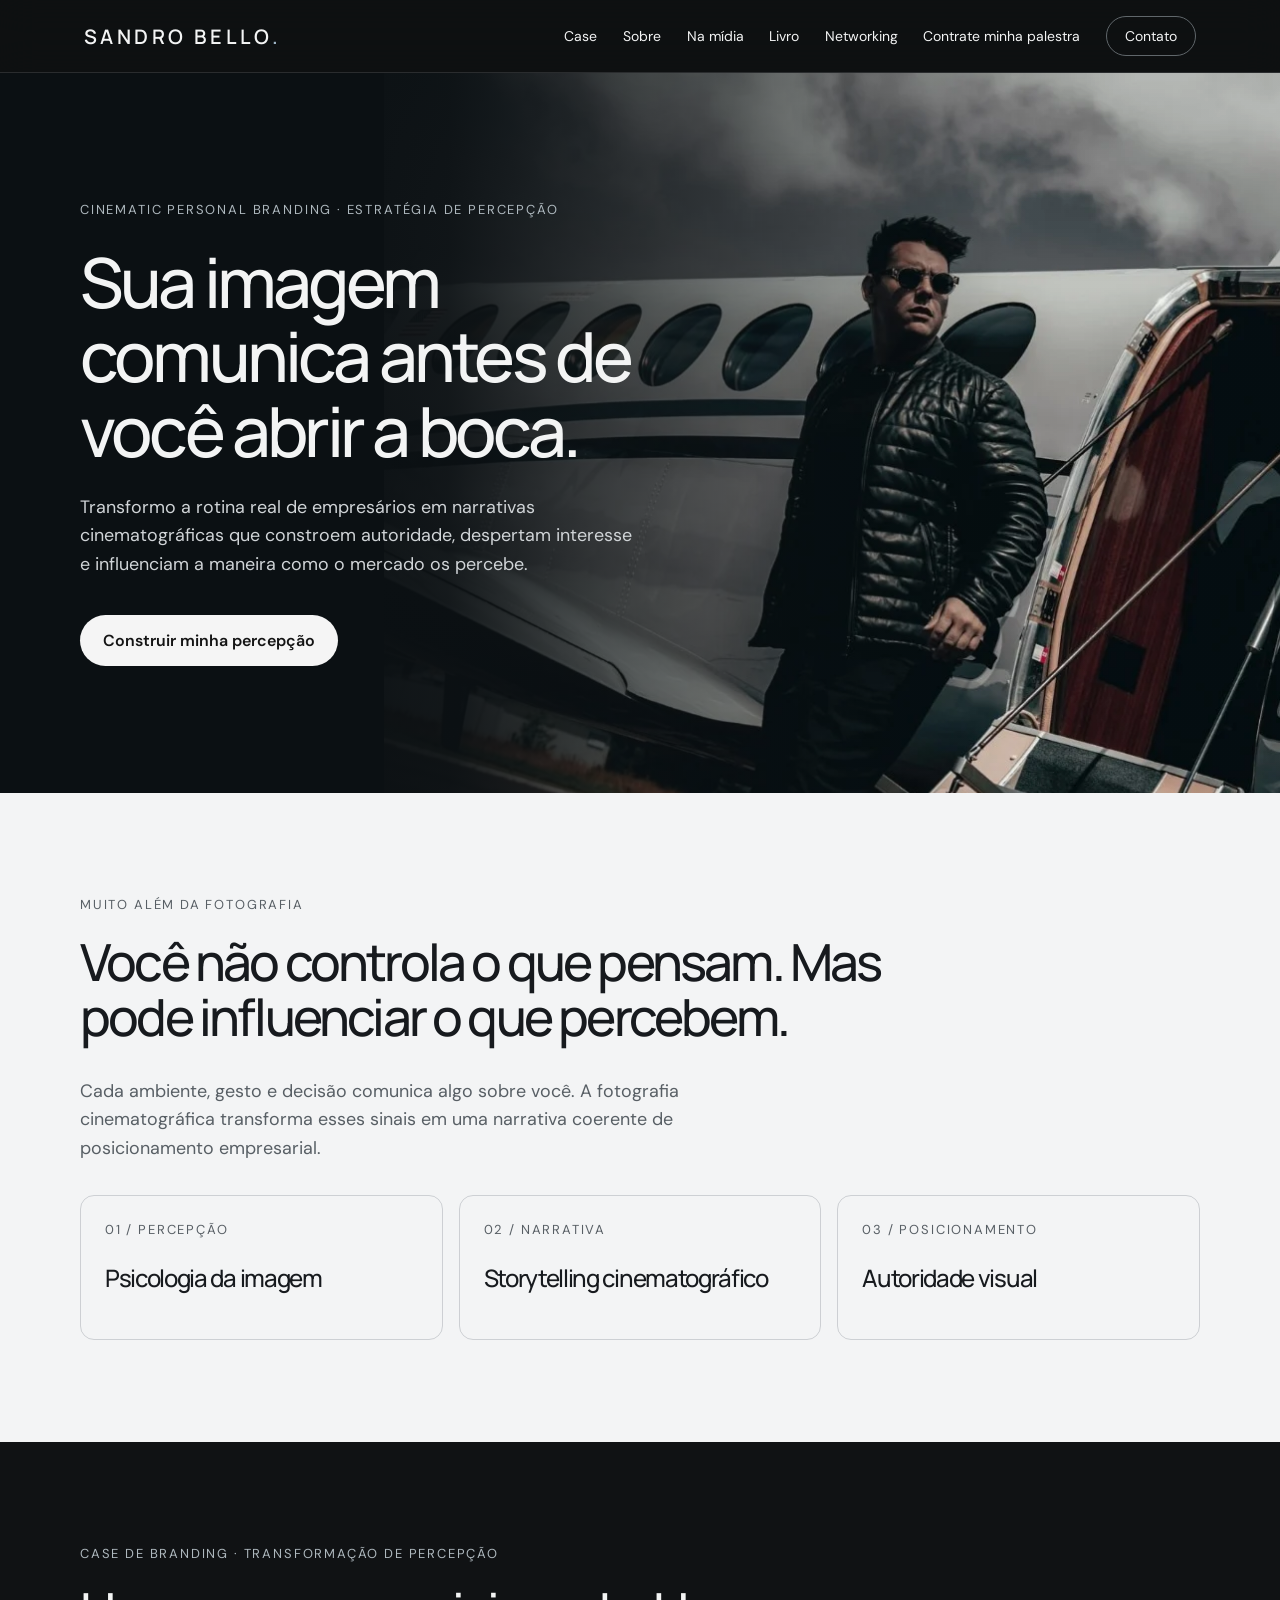
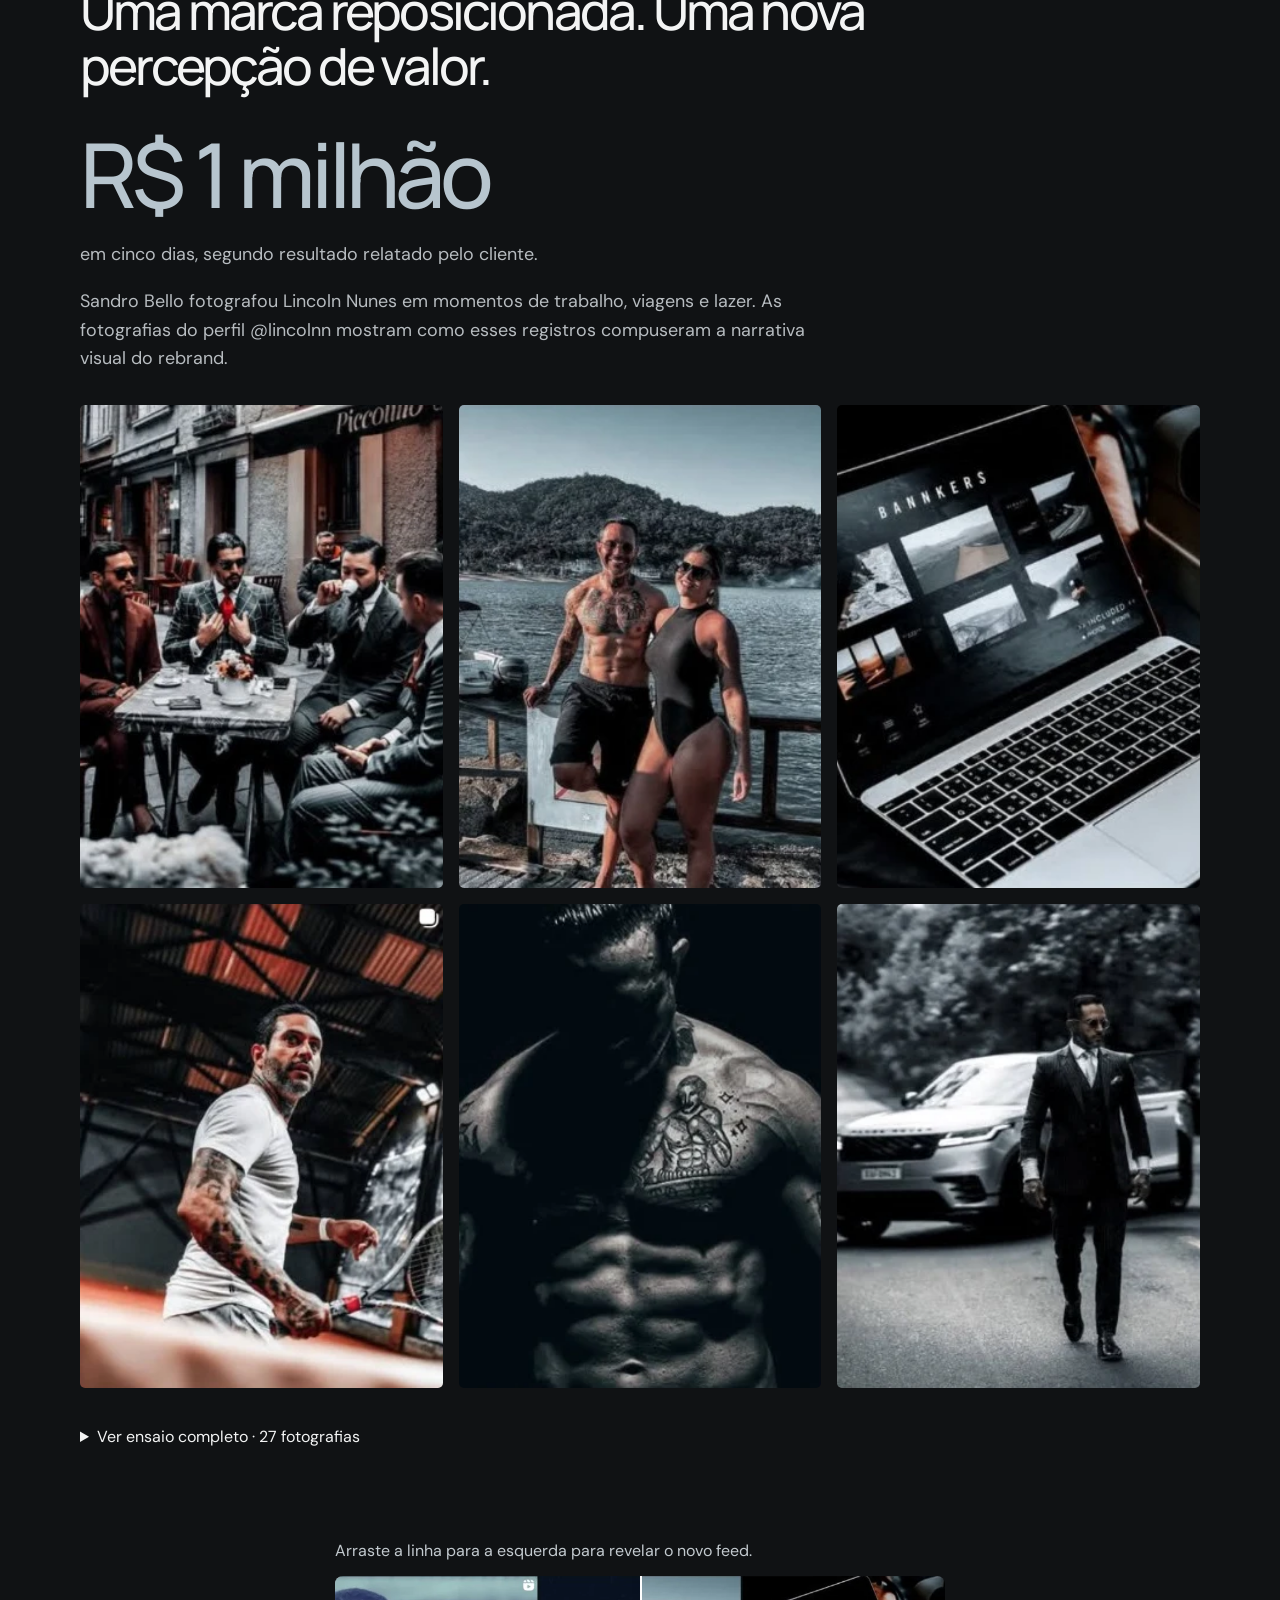
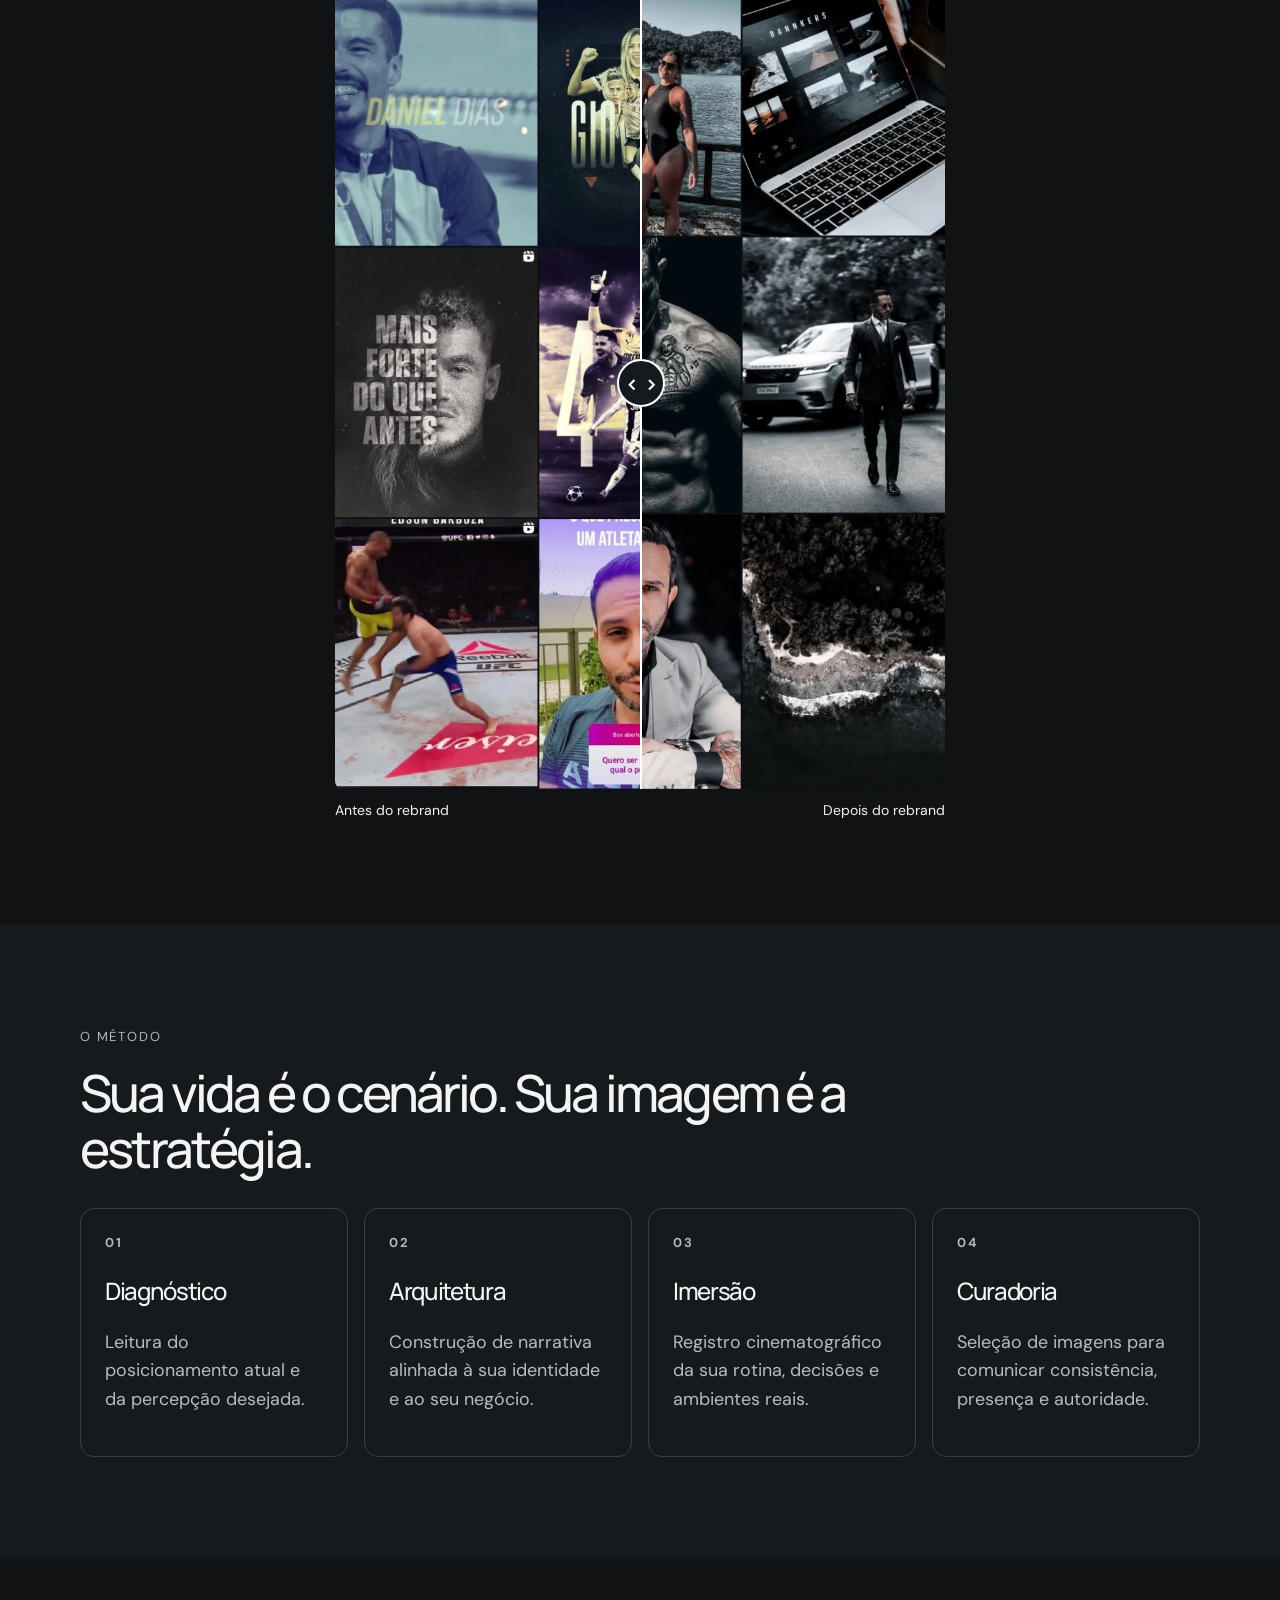
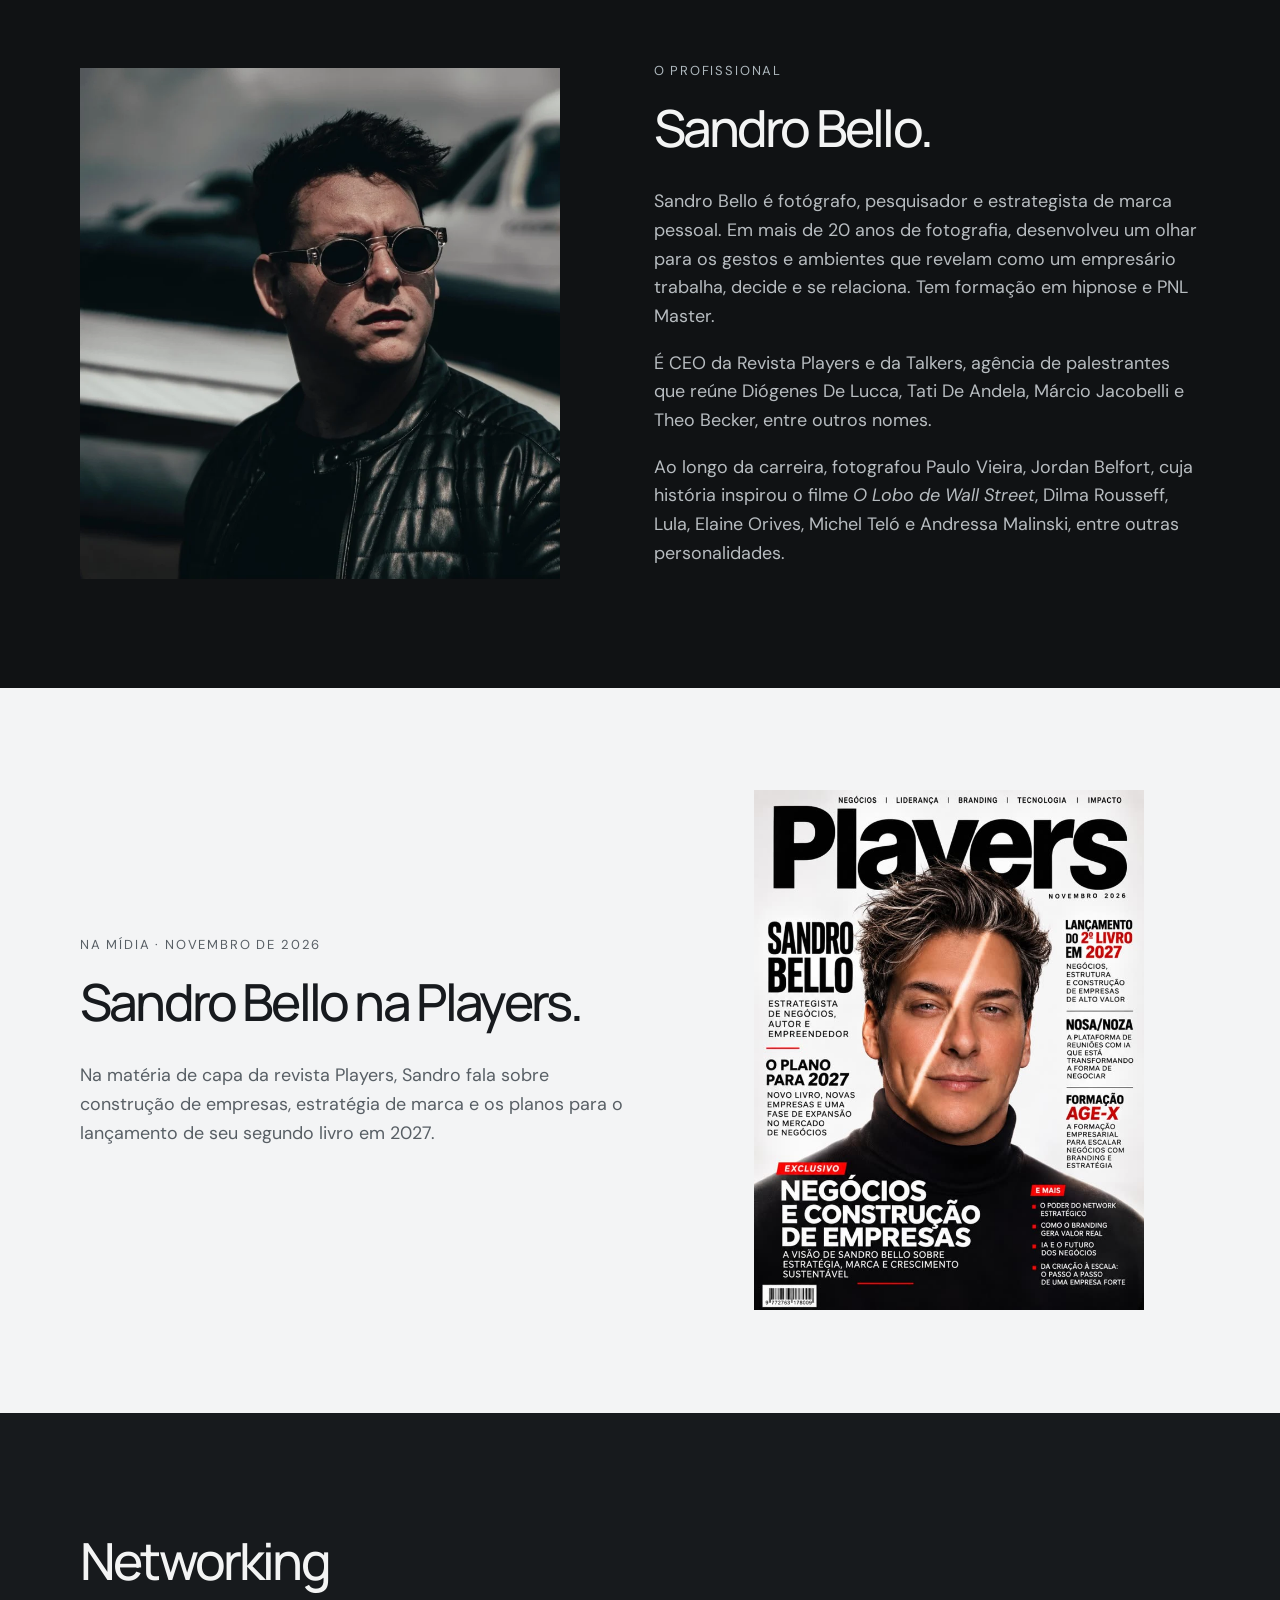
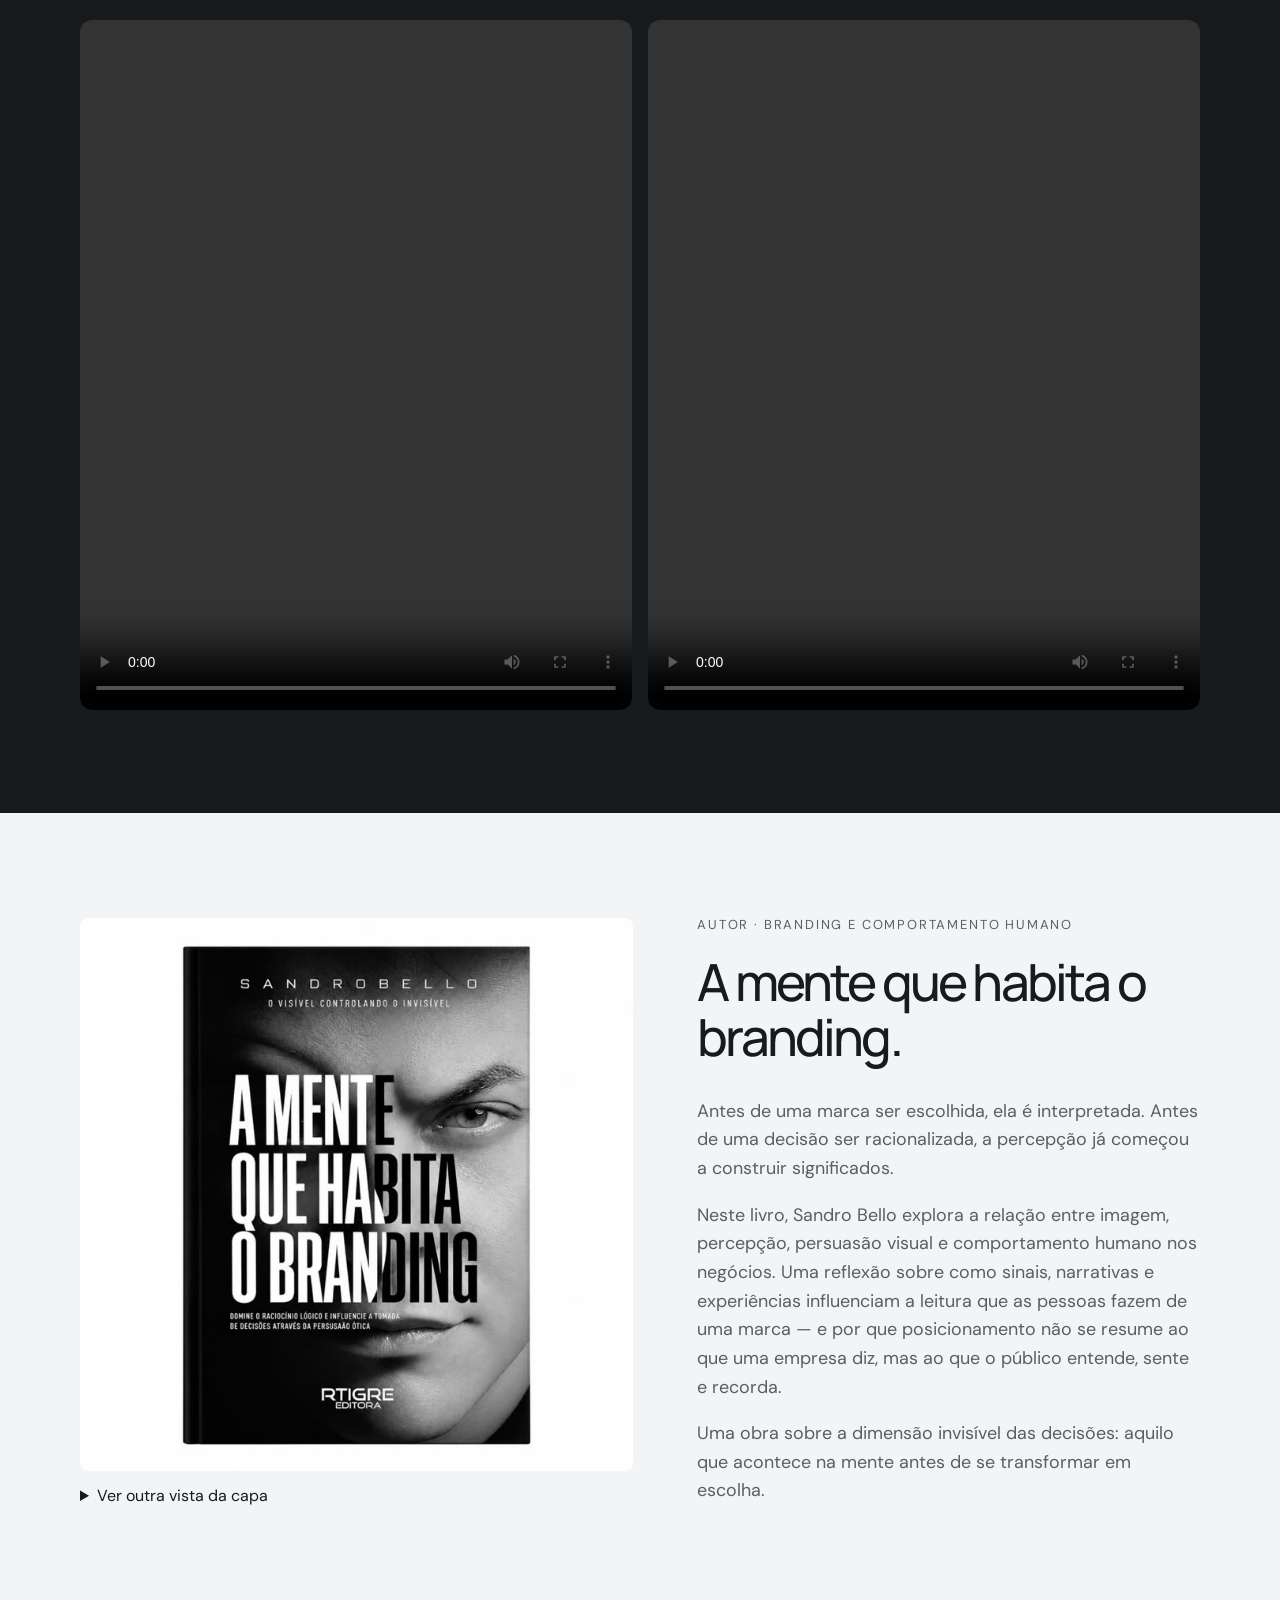
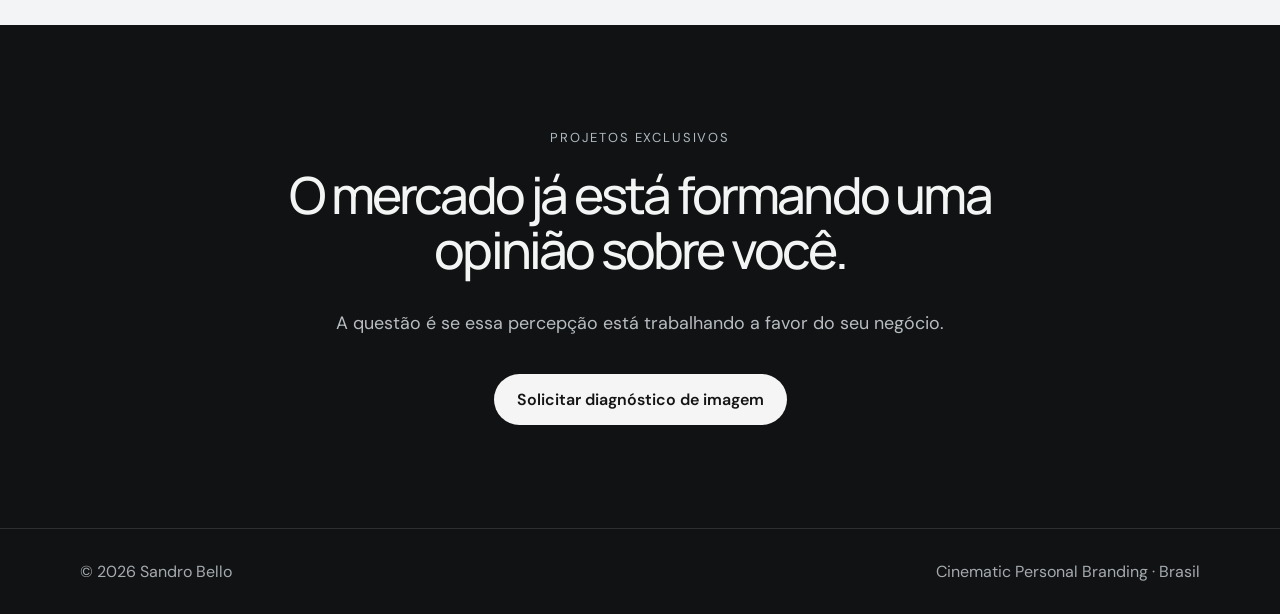
==== index.html @ b580c290 "Restaura galeria do case e atualiza biografia, palestra e botões" ====
<!doctype html><html lang="pt-BR"><head><meta charset="utf-8"><meta name="viewport" content="width=device-width,initial-scale=1"><meta name="theme-color" content="#080808"><title>Sandro Bello — Cinematic Personal Branding</title><meta name="description" content="Branding cinematográfico, fotografia e psicologia da percepção para empresários."><link rel="preconnect" href="https://fonts.googleapis.com"><link rel="stylesheet" href="https://fonts.googleapis.com/css2?family=DM+Sans:wght@400;500;600;700&amp;family=Manrope:wght@400;500;600;700&amp;display=swap"><link rel="stylesheet" href="portfolio.css"></head><body><header><div class="bar"><a class="logo" href="#">SANDRO BELLO<span>.</span></a><button id="menu" aria-controls="nav" aria-expanded="false">Menu</button><nav id="nav"><a href="#case">Case</a><a href="#sobre">Sobre</a><a href="#players">Na mídia</a><a href="#livro">Livro</a><a href="#network">Networking</a><a href="palestrante.html">Contrate minha palestra</a><a class="contact" href="#contato">Contato</a></nav></div></header><main><section class="hero"><div class="hero-copy"><span class="eyebrow">Cinematic personal branding · Estratégia de percepção</span><h1>Sua imagem comunica antes de você abrir a boca.</h1><p>Transformo a rotina real de empresários em narrativas cinematográficas que constroem autoridade, despertam interesse e influenciam a maneira como o mercado os percebe.</p><div><a class="button" href="#contato">Construir minha percepção</a></div></div><picture class="hero-art"><source media="(max-width:650px)" srcset="changes/embarque.webp"><img src="changes/aeronave.webp" alt="Sandro Bello junto à escada de uma aeronave"></picture></section><section id="conceito" class="intro"><span class="eyebrow">Muito além da fotografia</span><h2 class="sectiontitle">Você não controla o que pensam. Mas pode influenciar o que percebem.</h2><p>Cada ambiente, gesto e decisão comunica algo sobre você. A fotografia cinematográfica transforma esses sinais em uma narrativa coerente de posicionamento empresarial.</p><div class="grid"><div class="tile"><span>01 / PERCEPÇÃO</span><h3>Psicologia da imagem</h3></div><div class="tile"><span>02 / NARRATIVA</span><h3>Storytelling cinematográfico</h3></div><div class="tile"><span>03 / POSICIONAMENTO</span><h3>Autoridade visual</h3></div></div></section><section class="case" id="case"><span class="eyebrow">Case de branding · Transformação de percepção</span><h2 class="sectiontitle">Uma marca reposicionada. Uma nova percepção de valor.</h2><div class="number">R$ 1 milhão</div><p>em cinco dias, segundo resultado relatado pelo cliente.</p><p>Sandro Bello fotografou Lincoln Nunes em momentos de trabalho, viagens e lazer. As fotografias do perfil @lincolnn mostram como esses registros compuseram a narrativa visual do rebrand.</p><div class="gallery"><img loading="lazy" width="315" height="420" src="assets/lincoln-341680-1.webp" alt="Fotografia do ensaio de Lincoln Nunes por Sandro Bello"><img loading="lazy" width="315" height="420" src="assets/lincoln-341680-2.webp" alt="Fotografia do ensaio de Lincoln Nunes por Sandro Bello"><img loading="lazy" width="315" height="420" src="assets/lincoln-341680-3.webp" alt="Fotografia do ensaio de Lincoln Nunes por Sandro Bello"><img loading="lazy" width="315" height="420" src="assets/lincoln-341680-4.webp" alt="Fotografia do ensaio de Lincoln Nunes por Sandro Bello"><img loading="lazy" width="315" height="420" src="assets/lincoln-341680-5.webp" alt="Fotografia do ensaio de Lincoln Nunes por Sandro Bello"><img loading="lazy" width="315" height="420" src="assets/lincoln-341680-6.webp" alt="Fotografia do ensaio de Lincoln Nunes por Sandro Bello"></div><details class="album"><summary>Ver ensaio completo · 27 fotografias</summary><div class="gallery"><img loading="lazy" width="315" height="420" src="assets/lincoln-341680-7.webp" alt="Fotografia do ensaio de Lincoln Nunes por Sandro Bello"><img loading="lazy" width="315" height="420" src="assets/lincoln-341680-8.webp" alt="Fotografia do ensaio de Lincoln Nunes por Sandro Bello"><img loading="lazy" width="315" height="420" src="assets/lincoln-341680-9.webp" alt="Fotografia do ensaio de Lincoln Nunes por Sandro Bello"><img loading="lazy" width="315" height="420" src="assets/lincoln-341678-1.webp" alt="Fotografia do ensaio de Lincoln Nunes por Sandro Bello"><img loading="lazy" width="315" height="420" src="assets/lincoln-341678-2.webp" alt="Fotografia do ensaio de Lincoln Nunes por Sandro Bello"><img loading="lazy" width="315" height="420" src="assets/lincoln-341678-3.webp" alt="Fotografia do ensaio de Lincoln Nunes por Sandro Bello"><img loading="lazy" width="315" height="420" src="assets/lincoln-341678-4.webp" alt="Fotografia do ensaio de Lincoln Nunes por Sandro Bello"><img loading="lazy" width="315" height="420" src="assets/lincoln-341678-5.webp" alt="Fotografia do ensaio de Lincoln Nunes por Sandro Bello"><img loading="lazy" width="315" height="420" src="assets/lincoln-341678-6.webp" alt="Fotografia do ensaio de Lincoln Nunes por Sandro Bello"><img loading="lazy" width="315" height="420" src="assets/lincoln-341678-7.webp" alt="Fotografia do ensaio de Lincoln Nunes por Sandro Bello"><img loading="lazy" width="315" height="420" src="assets/lincoln-341678-8.webp" alt="Fotografia do ensaio de Lincoln Nunes por Sandro Bello"><img loading="lazy" width="315" height="420" src="assets/lincoln-341678-9.webp" alt="Fotografia do ensaio de Lincoln Nunes por Sandro Bello"><img loading="lazy" width="315" height="420" src="assets/lincoln-341674-1.webp" alt="Fotografia do ensaio de Lincoln Nunes por Sandro Bello"><img loading="lazy" width="315" height="420" src="assets/lincoln-341674-2.webp" alt="Fotografia do ensaio de Lincoln Nunes por Sandro Bello"><img loading="lazy" width="315" height="420" src="assets/lincoln-341674-3.webp" alt="Fotografia do ensaio de Lincoln Nunes por Sandro Bello"><img loading="lazy" width="315" height="420" src="assets/lincoln-341674-4.webp" alt="Fotografia do ensaio de Lincoln Nunes por Sandro Bello"><img loading="lazy" width="315" height="420" src="assets/lincoln-341674-5.webp" alt="Fotografia do ensaio de Lincoln Nunes por Sandro Bello"><img loading="lazy" width="315" height="420" src="assets/lincoln-341674-6.webp" alt="Fotografia do ensaio de Lincoln Nunes por Sandro Bello"><img loading="lazy" width="315" height="420" src="assets/lincoln-341674-7.webp" alt="Fotografia do ensaio de Lincoln Nunes por Sandro Bello"><img loading="lazy" width="315" height="420" src="assets/lincoln-341674-8.webp" alt="Fotografia do ensaio de Lincoln Nunes por Sandro Bello"><img loading="lazy" width="315" height="420" src="assets/lincoln-341674-9.webp" alt="Fotografia do ensaio de Lincoln Nunes por Sandro Bello"></div></details><figure class="comparison"><figcaption>Arraste a linha para a esquerda para revelar o novo feed.</figcaption><div class="compare"><img src="changes/depois.webp" alt="Depois do rebrand, nove fotografias da rotina de Lincoln"><img class="old" src="changes/antes.webp" alt="Antes do rebrand, nove publicações do perfil de Lincoln"><span class="divider" aria-hidden="true"><b>‹ ›</b></span><input type="range" min="0" max="100" value="50" aria-label="Porcentagem visível do feed antigo" oninput="this.parentElement.style.setProperty('--pos',this.value+'%')"></div><div class="legend"><span>Antes do rebrand</span><span>Depois do rebrand</span></div></figure></section><section id="metodo"><span class="eyebrow">O método</span><h2 class="sectiontitle">Sua vida é o cenário. Sua imagem é a estratégia.</h2><div class="steps"><article><strong>01</strong><h3>Diagnóstico</h3><p>Leitura do posicionamento atual e da percepção desejada.</p></article><article><strong>02</strong><h3>Arquitetura</h3><p>Construção de narrativa alinhada à sua identidade e ao seu negócio.</p></article><article><strong>03</strong><h3>Imersão</h3><p>Registro cinematográfico da sua rotina, decisões e ambientes reais.</p></article><article><strong>04</strong><h3>Curadoria</h3><p>Seleção de imagens para comunicar consistência, presença e autoridade.</p></article></div></section><section class="about line profile" id="sobre"><img loading="lazy" src="changes/retrato.webp" alt="Retrato de Sandro Bello junto à aeronave"><div><span class="eyebrow">O profissional</span><h2 class="sectiontitle">Sandro Bello.</h2><p>Sandro Bello é fotógrafo, pesquisador e estrategista de marca pessoal. Em mais de 20 anos de fotografia, desenvolveu um olhar para os gestos e ambientes que revelam como um empresário trabalha, decide e se relaciona. Tem formação em hipnose e PNL Master.</p><p>É CEO da Revista Players e da Talkers, agência de palestrantes que reúne Diógenes De Lucca, Tati De Andela, Márcio Jacobelli e Theo Becker, entre outros nomes.</p><p>Ao longo da carreira, fotografou Paulo Vieira, Jordan Belfort, cuja história inspirou o filme <em>O Lobo de Wall Street</em>, Dilma Rousseff, Lula, Elaine Orives, Michel Teló e Andressa Malinski, entre outras personalidades.</p></div></section><section class="press" id="players"><div><span class="eyebrow">Na mídia · Novembro de 2026</span><h2 class="sectiontitle">Sandro Bello na Players.</h2><p>Na matéria de capa da revista Players, Sandro fala sobre construção de empresas, estratégia de marca e os planos para o lançamento de seu segundo livro em 2027.</p></div><img loading="lazy" src="assets/338181.jpg" alt="Capa de novembro de 2026 da revista Players com Sandro Bello"></section><section id="network"><h2 class="sectiontitle">Networking</h2><div class="pair films"><video controls playsinline preload="metadata" aria-label="Registro de networking 1" src="assets/330667.mp4#t=0.1"></video><video controls playsinline preload="metadata" aria-label="Registro de networking 2" src="assets/337021.mp4#t=0.1"></video></div></section><section id="livro"><div class="book-view"><img loading="lazy" src="assets/329023.jpg" alt="A mente que habita o branding, de Sandro Bello"><details><summary>Ver outra vista da capa</summary><img loading="lazy" src="assets/329024.jpg" alt="Segunda vista do livro"></details></div><div><span class="eyebrow">Autor · Branding e comportamento humano</span><h2 class="sectiontitle">A mente que habita o branding.</h2><p>Antes de uma marca ser escolhida, ela é interpretada. Antes de uma decisão ser racionalizada, a percepção já começou a construir significados.</p><p>Neste livro, Sandro Bello explora a relação entre imagem, percepção, persuasão visual e comportamento humano nos negócios. Uma reflexão sobre como sinais, narrativas e experiências influenciam a leitura que as pessoas fazem de uma marca — e por que posicionamento não se resume ao que uma empresa diz, mas ao que o público entende, sente e recorda.</p><p>Uma obra sobre a dimensão invisível das decisões: aquilo que acontece na mente antes de se transformar em escolha.</p></div></section><section class="cta" id="contato"><span class="eyebrow">Projetos exclusivos</span><h2 class="sectiontitle">O mercado já está formando uma opinião sobre você.</h2><p>A questão é se essa percepção está trabalhando a favor do seu negócio.</p><a class="button" href="https://www.instagram.com/_sandrobello/" target="_blank" rel="noopener">Solicitar diagnóstico de imagem</a></section></main><footer><span>© 2026 Sandro Bello</span><span>Cinematic Personal Branding · Brasil</span></footer><script>
const menu=document.querySelector('#menu'),nav=document.querySelector('#nav');
function toggle(open){menu.setAttribute('aria-expanded',String(open));nav.classList.toggle('open',open)}
menu.onclick=()=>toggle(menu.getAttribute('aria-expanded')==='false');
nav.onclick=()=>toggle(false);
document.addEventListener('keydown',e=>{if(e.key==='Escape' && nav.classList.contains('open')){toggle(false);menu.focus()}});
</script></body></html>
---- portfolio.css ----
*{box-sizing:border-box}html{scroll-behavior:smooth;scroll-padding-top:82px}body{margin:0;background:#101214;color:#f3f4f4;font:16px/1.6 "DM Sans",sans-serif}a{color:inherit;text-decoration:none}img,video{display:block;width:100%;height:auto}header{position:sticky;top:0;z-index:5;background:rgba(14,16,18,.94);backdrop-filter:blur(18px);border-bottom:1px solid #ffffff1f}.bar{max-width:1240px;margin:auto;min-height:72px;padding:0 5%;display:flex;align-items:center;justify-content:space-between;gap:22px}.logo{font:600 20px Manrope,sans-serif;letter-spacing:.17em}.logo span{color:#9fb6c7}nav{display:flex;align-items:center;gap:clamp(16px,2vw,30px);font-size:14px}.contact,#menu{border:1px solid #60676b;border-radius:32px;padding:8px 18px}#menu{display:none;background:transparent;color:white;font:inherit}section,footer{padding:clamp(60px,8vw,120px) max(6vw,calc((100vw - 1120px)/2))}.hero,.press,#livro{display:grid;grid-template-columns:1.1fr 1fr;align-items:center;gap:clamp(24px,5vw,84px)}.hero{background:radial-gradient(ellipse at 75% 50%,#263037,#101214 66%)}.portrait{max-height:590px;object-fit:cover;object-position:50% 27%;border-radius:4px}.eyebrow,.tile span,.steps strong{display:block;color:#aeb8be;font-size:13px;letter-spacing:.14em;text-transform:uppercase}.sectiontitle,h1,h3,.number{font-family:Manrope,sans-serif;line-height:1.08;letter-spacing:-.055em;font-weight:500}.sectiontitle{font-size:clamp(34px,4vw,62px);max-width:850px;margin:18px 0 32px}h1{font-size:clamp(43px,5.4vw,80px);margin:24px 0}p{max-width:730px;color:#b7bcc0;font-size:clamp(16px,1.4vw,20px)}.button{display:inline-flex;border-radius:99px;padding:13px 23px;background:#f5f5f5;color:#141414;font-weight:600;margin-top:18px}.intro,#livro,.press{background:#f3f4f5;color:#171a1e}.intro p,#livro p,.press p,.intro .eyebrow,#livro .eyebrow,.press .eyebrow,.tile span{color:#585f65}.grid,.steps,.gallery,.films{display:grid;gap:16px}.grid,.gallery{grid-template-columns:repeat(3,minmax(0,1fr))}.grid,.steps,.gallery{margin-top:32px}.steps{grid-template-columns:repeat(4,minmax(0,1fr))}.tile,.steps article{border:1px solid #80889055;border-radius:14px;padding:24px}h3{font-size:24px}.gallery img{aspect-ratio:3/4;object-fit:cover;border-radius:5px}.album{margin-top:24px}summary{cursor:pointer;padding:12px 0}.number{color:#b7c5ce;font-size:clamp(54px,7vw,100px)}#metodo,#network{background:#171a1d}.press img{max-width:390px;justify-self:center}.films{grid-template-columns:repeat(2,minmax(0,1fr))}.films video{aspect-ratio:4/5;object-fit:contain;background:#101214;border-radius:12px}.book-view img{border-radius:8px}.cta{text-align:center}.cta p,.cta h2{margin-inline:auto}footer{display:flex;justify-content:space-between;gap:16px;color:#a5aaae;border-top:1px solid #ffffff1f;padding-block:30px}
@media(max-width:960px){#menu{display:block}nav{display:none;position:absolute;top:100%;background:#171a1d;left:0;right:0;padding:16px 6vw;box-shadow:0 16px 24px #0003}nav.open{display:grid;grid-template-columns:1fr 1fr}nav a{padding:9px}.steps{grid-template-columns:repeat(2,minmax(0,1fr))}.grid{gap:8px}.tile{padding:16px}.hero{grid-template-columns:1.1fr .9fr}}
@media(max-width:650px){.hero,.press,#livro,.grid,.steps,.films{grid-template-columns:1fr}.hero .portrait{max-height:420px}.gallery{grid-template-columns:repeat(2,minmax(0,1fr));gap:8px}.bar{min-height:62px}.press img,.book-view{max-width:400px;width:100%;margin:auto}footer{flex-direction:column}#livro .book-view{order:1}}@media(prefers-reduced-motion:reduce){html{scroll-behavior:auto}}

.hero{position:relative;isolation:isolate;overflow:hidden;display:flex;align-items:center;min-height:clamp(600px,80svh,830px);background:#0b1013}.hero-art,.hero-art:after{position:absolute;inset:0;z-index:-1}.hero-art img{width:70%;margin-left:auto;height:100%;object-fit:cover;object-position:50% 42%}.hero-art:after{content:"";z-index:auto;background:linear-gradient(90deg,#0b1013 22%,rgba(11,16,19,.94) 35%,rgba(11,16,19,.04) 78%)}.hero-copy{max-width:min(50%,660px)}.hero-copy p{color:#d0d4d7}.profile,.club,.speaker{display:grid;grid-template-columns:1fr 1.1fr;align-items:center;gap:clamp(28px,6vw,80px)}.club{background:#1b2024}.club img,.profile img{max-width:480px}.comparison{max-width:610px;margin:32px auto 0}.comparison figcaption{margin-bottom:12px;color:#c3cacf}.compare{--pos:50%;position:relative;aspect-ratio:3/4;overflow:hidden;border-radius:8px}.compare img{width:100%;height:100%;position:absolute;inset:0}.compare .old{clip-path:inset(0 calc(100% - var(--pos)) 0 0)}.divider{position:absolute;top:0;bottom:0;left:var(--pos);width:2px;background:white}.divider b{position:absolute;top:50%;left:50%;transform:translate(-50%,-50%);background:#151a1e;color:white;border:2px solid white;border-radius:50%;width:48px;height:48px;display:grid;place-items:center;font:600 23px Manrope,sans-serif}.compare input{position:absolute;inset:0;width:100%;height:100%;margin:0;opacity:0;cursor:ew-resize;touch-action:pan-y}.compare:focus-within{outline:3px solid #9fb6c7;outline-offset:4px}.legend{display:flex;justify-content:space-between;margin-top:10px;font-size:14px}.speaker h1{font-size:clamp(42px,5vw,76px)}
@media(max-width:960px) and (min-width:651px){.hero-copy{max-width:55%}.hero{min-height:620px}.hero-art img{width:78%}}
@media(max-width:650px){.profile,.club,.speaker{grid-template-columns:1fr}.hero{min-height:740px;padding-top:330px;align-items:end}.hero-copy{max-width:100%}.hero-art img{width:100%;height:65%;object-position:50% 24%}.hero-art:after{background:linear-gradient(0deg,#0b1013 39%,transparent 78%)}.comparison{margin-inline:0}.club img,.profile img{justify-self:center}}

.button:hover{background:#dedede}.button:focus-visible,nav a:focus-visible,summary:focus-visible{outline:2px solid currentColor;outline-offset:4px}.album+.comparison{margin-top:clamp(40px,6vw,80px)}
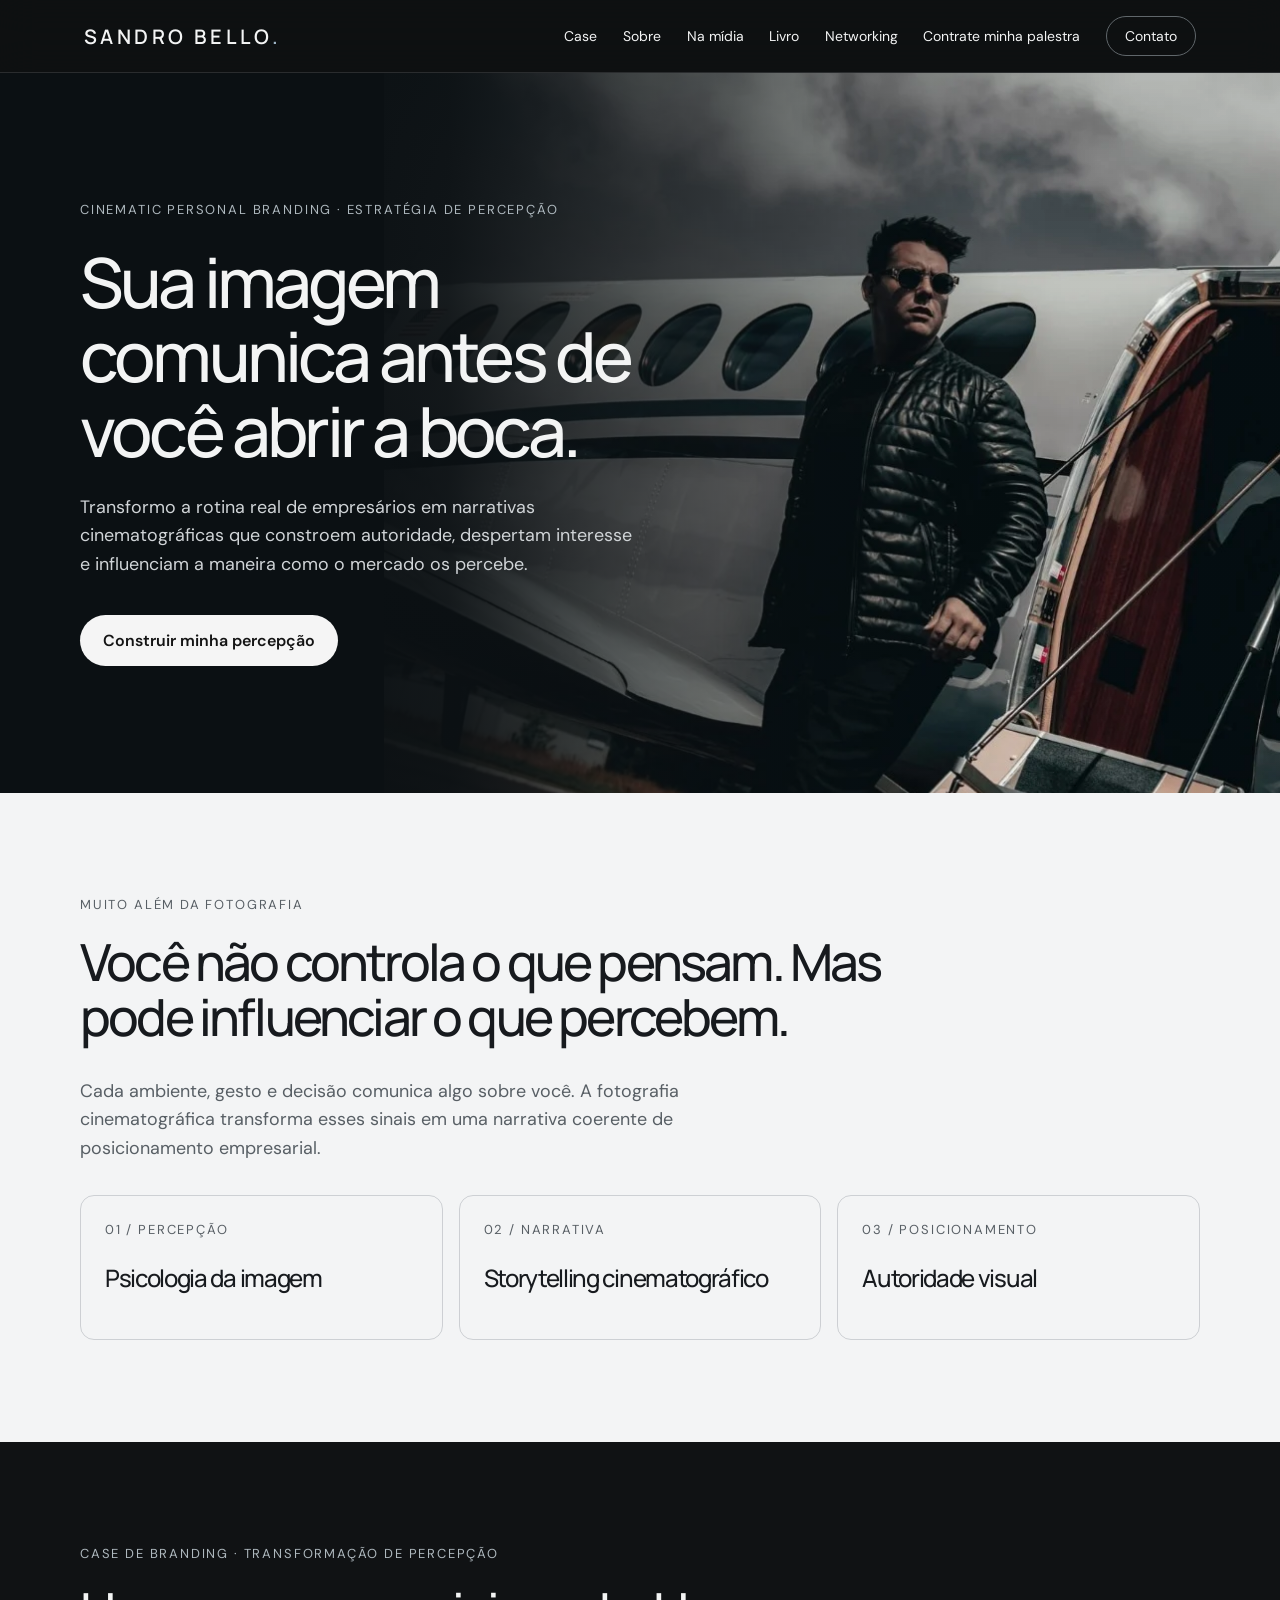
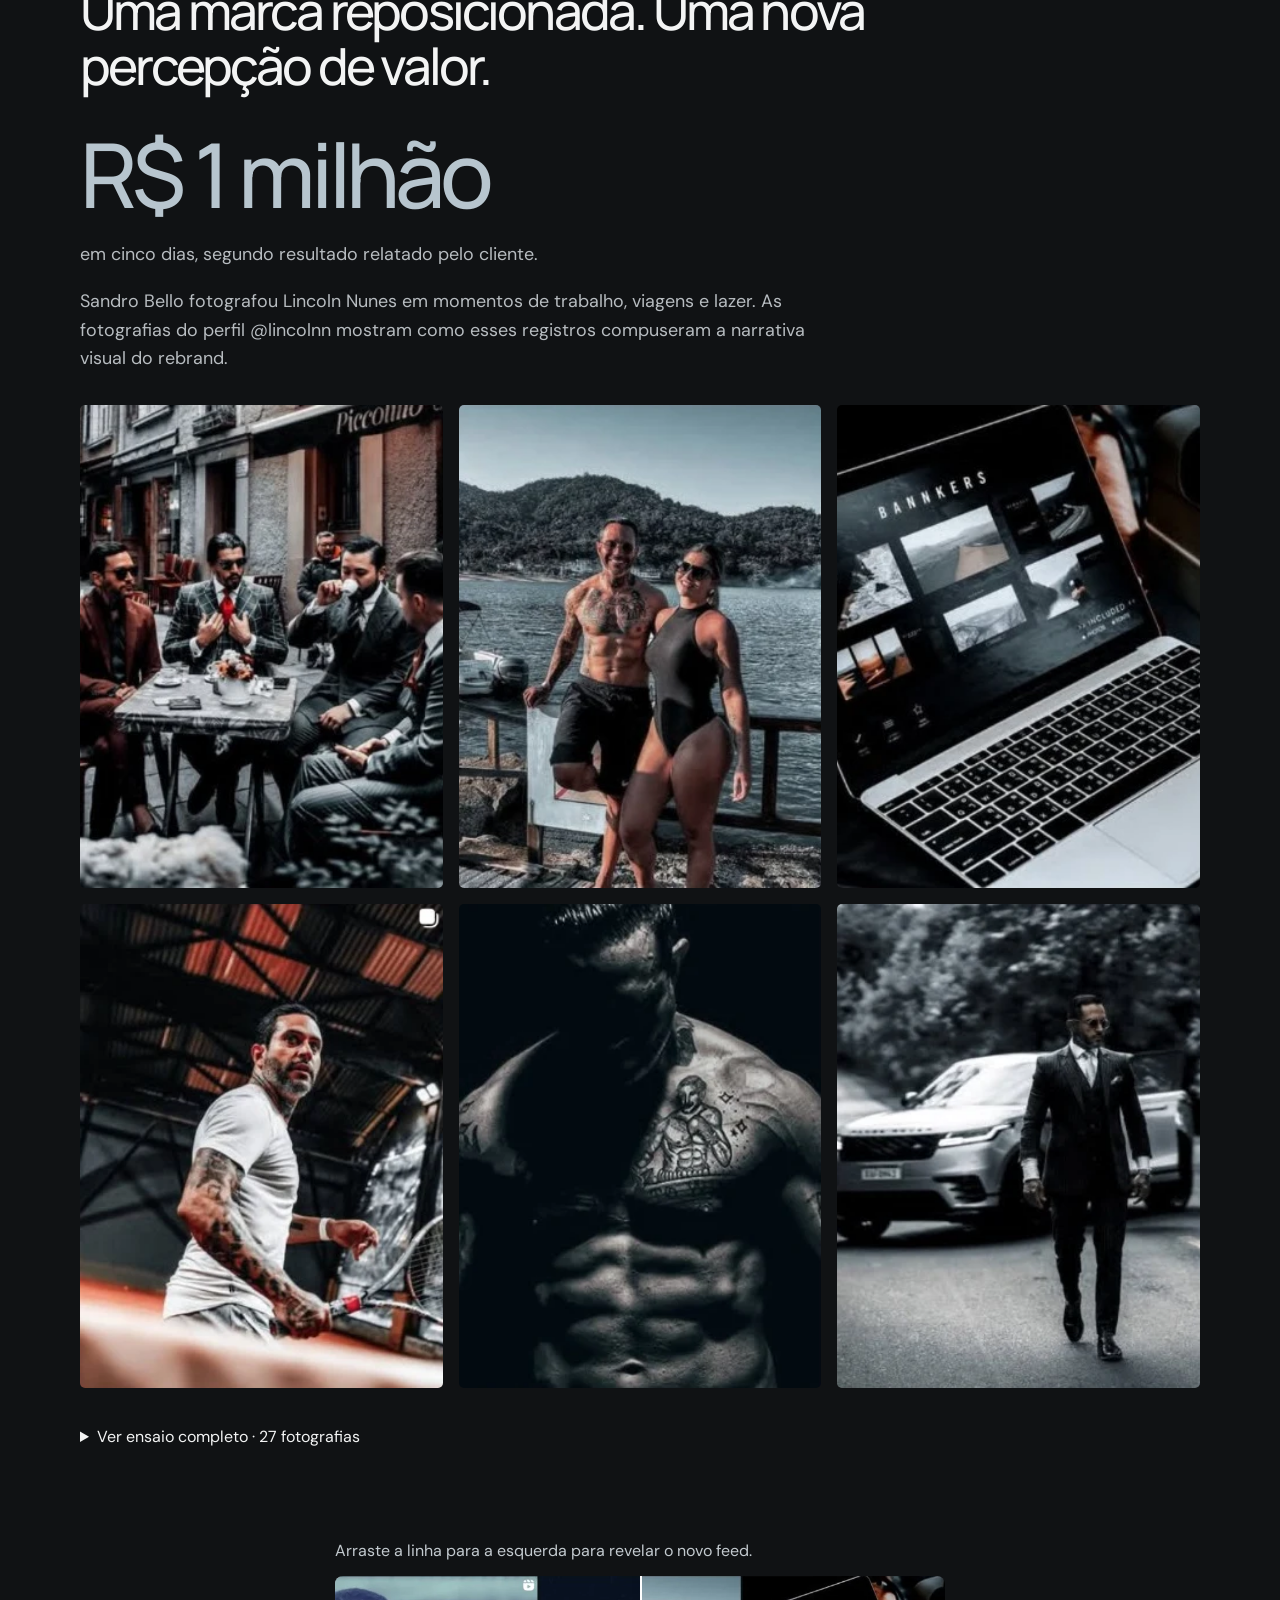
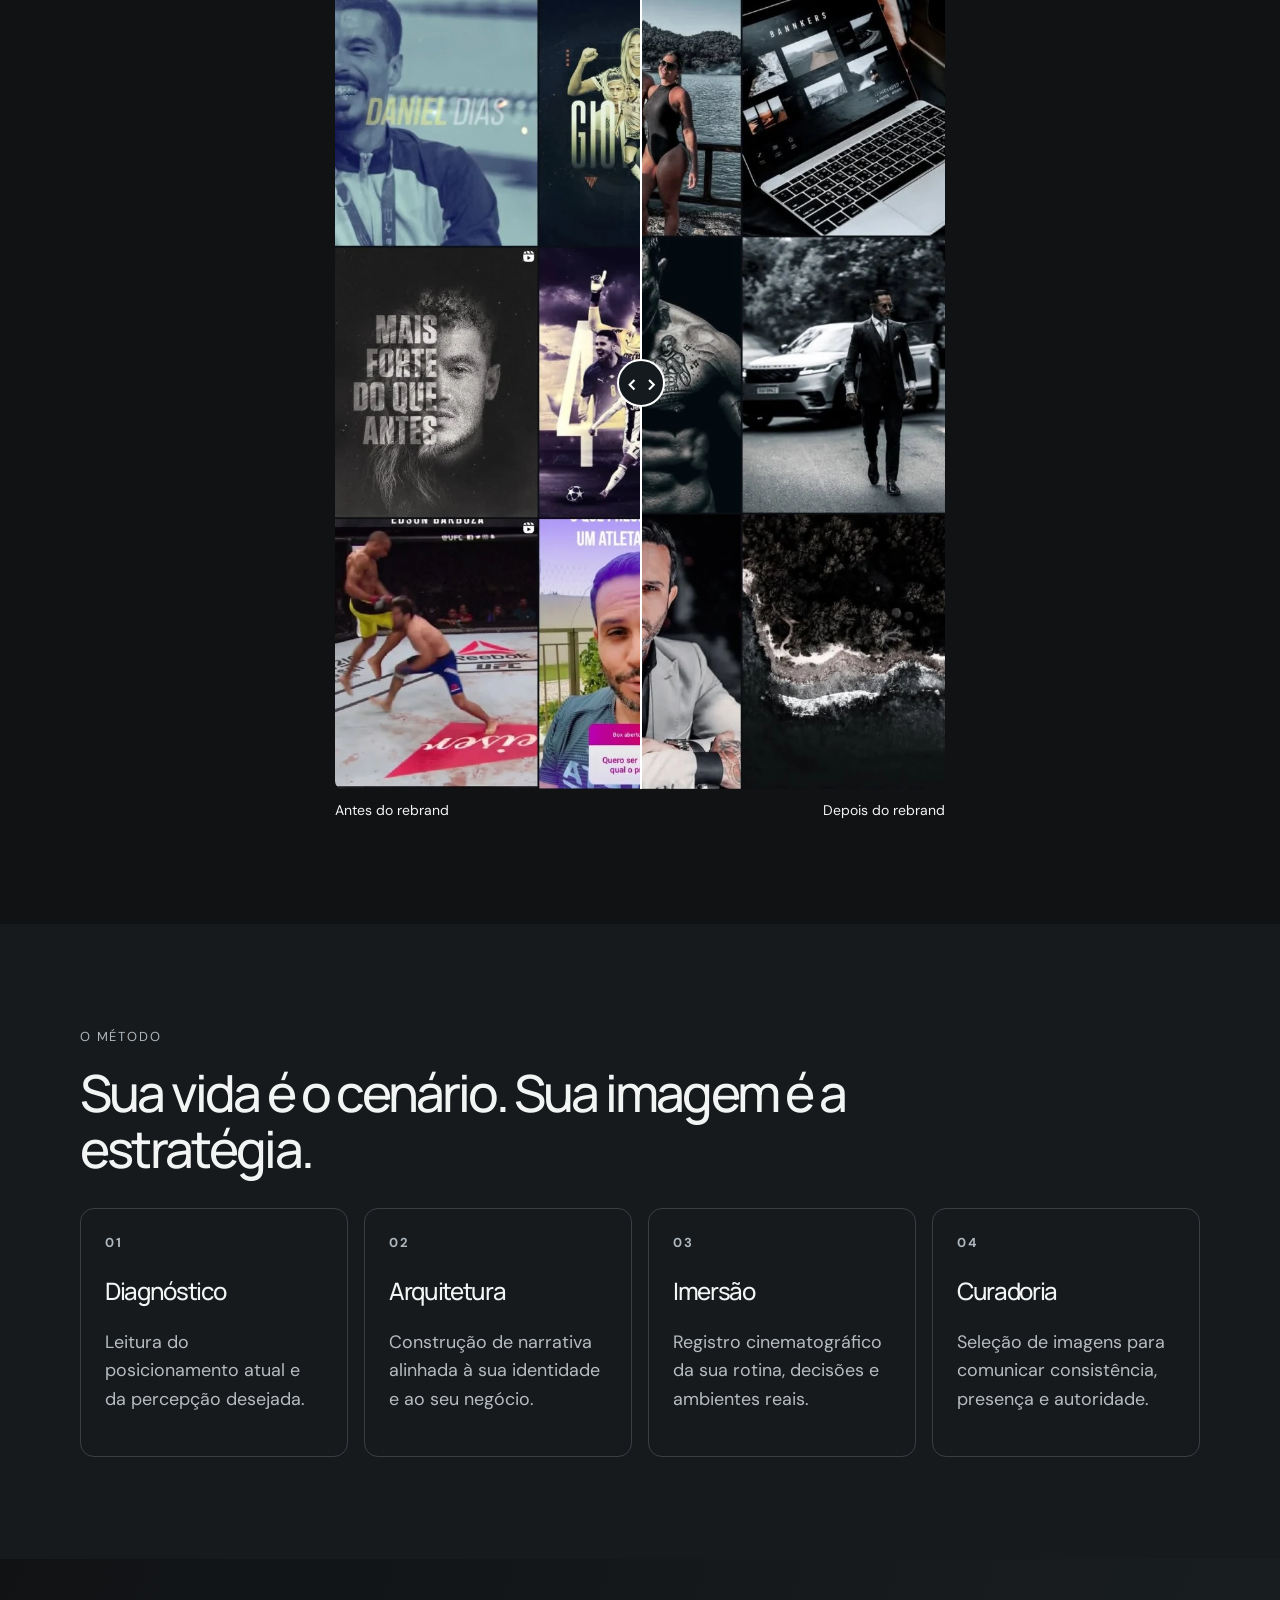
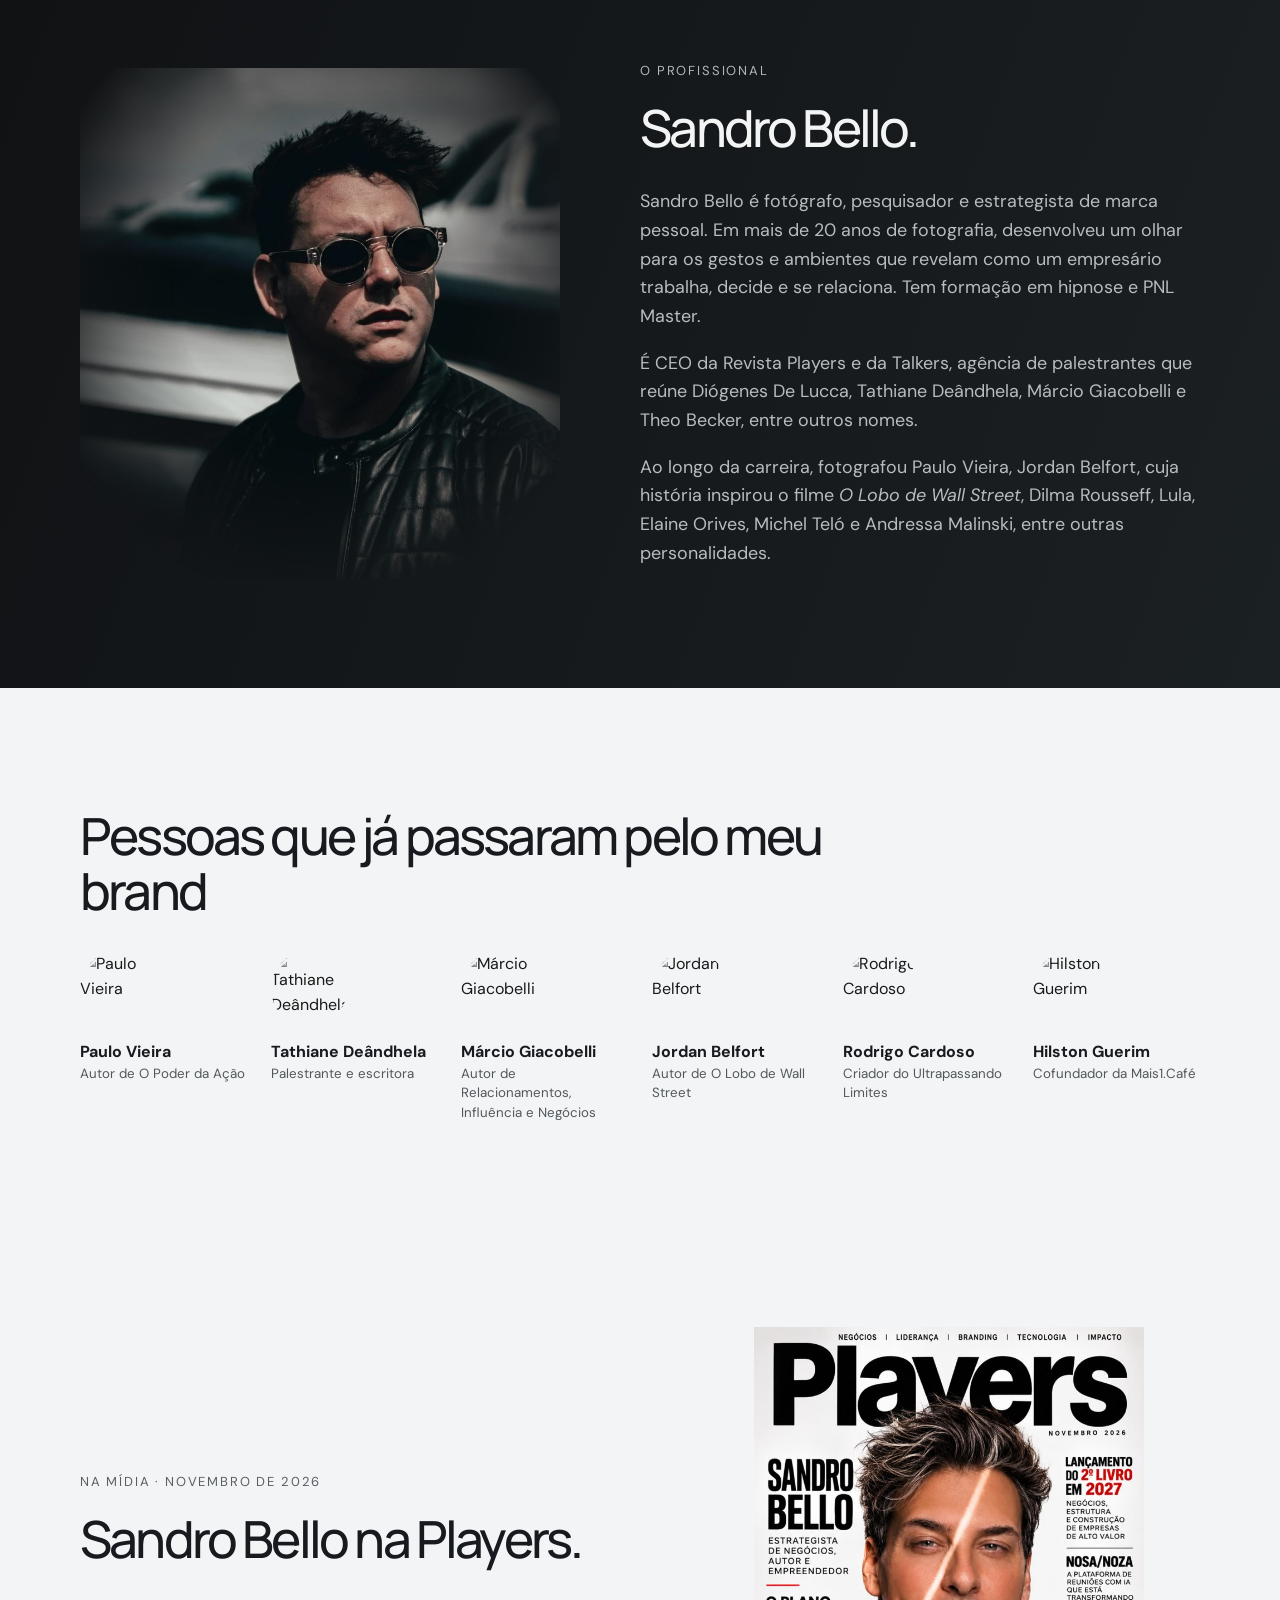
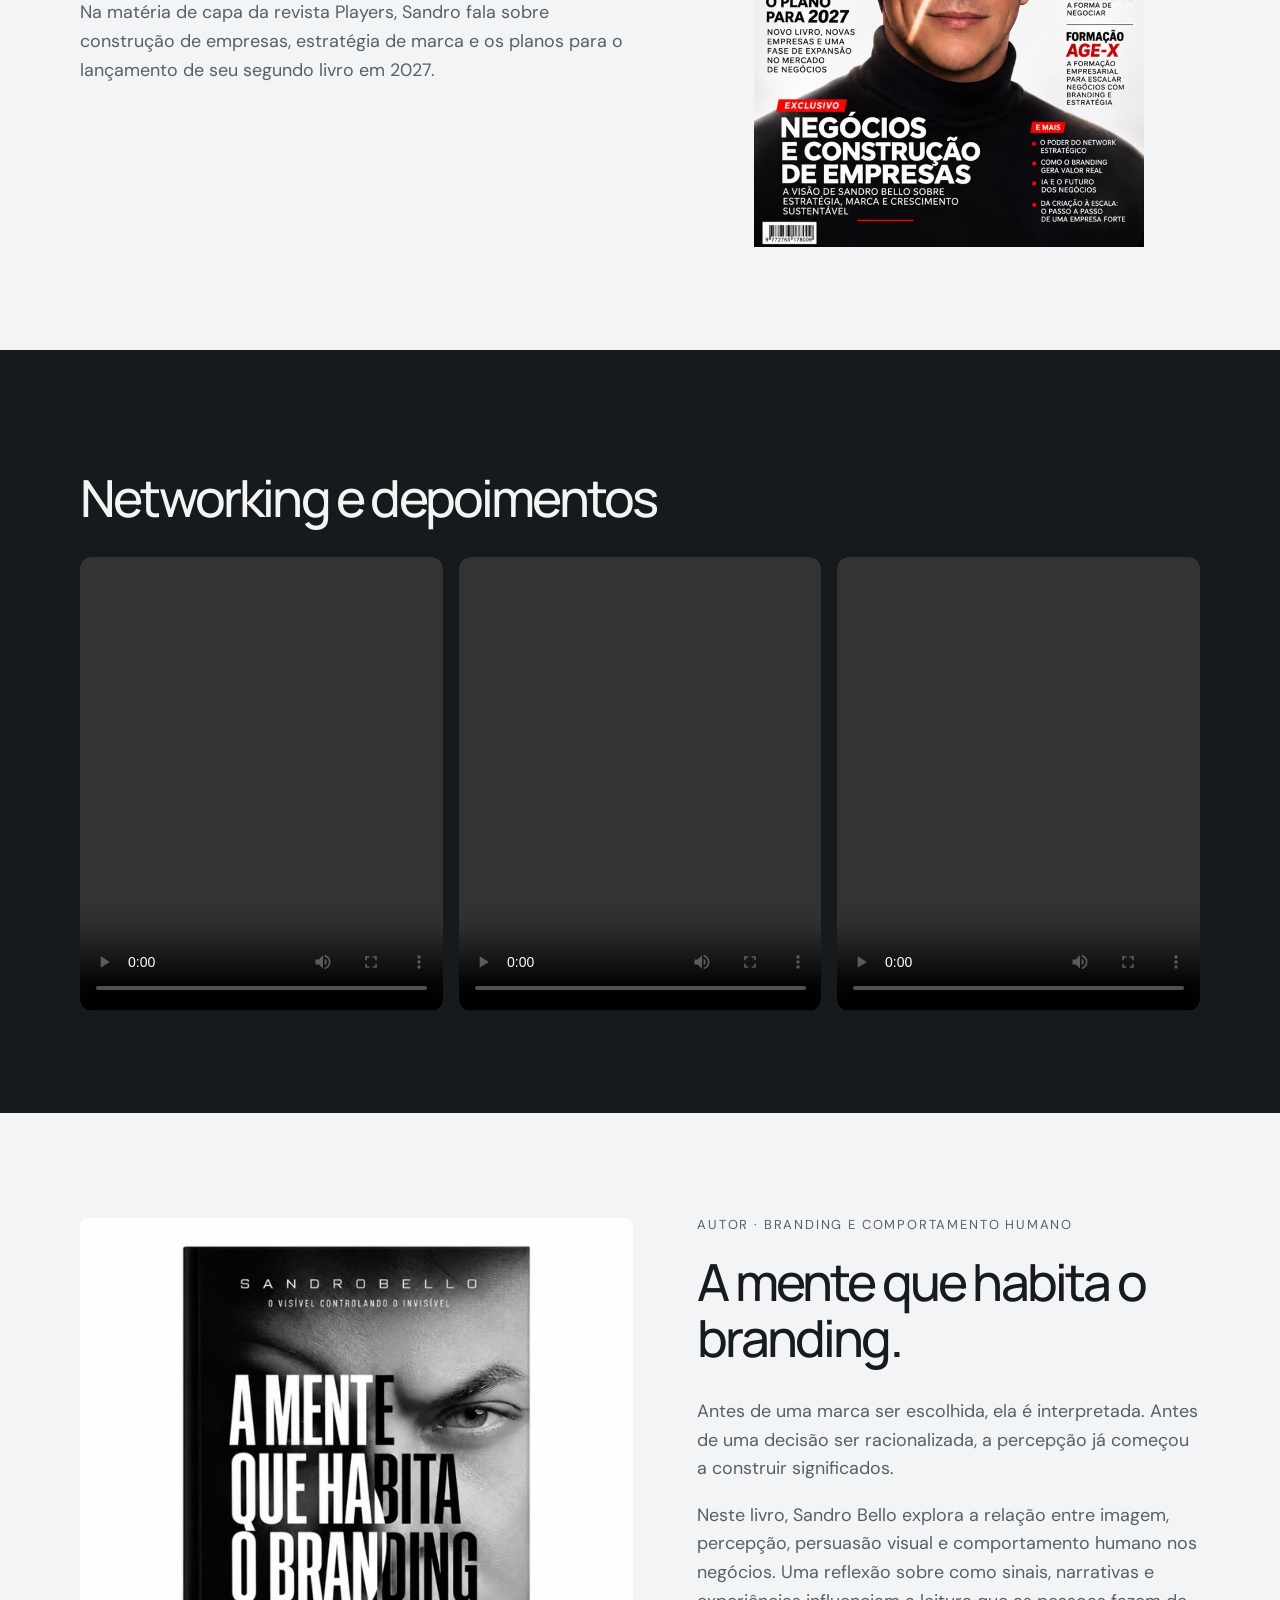
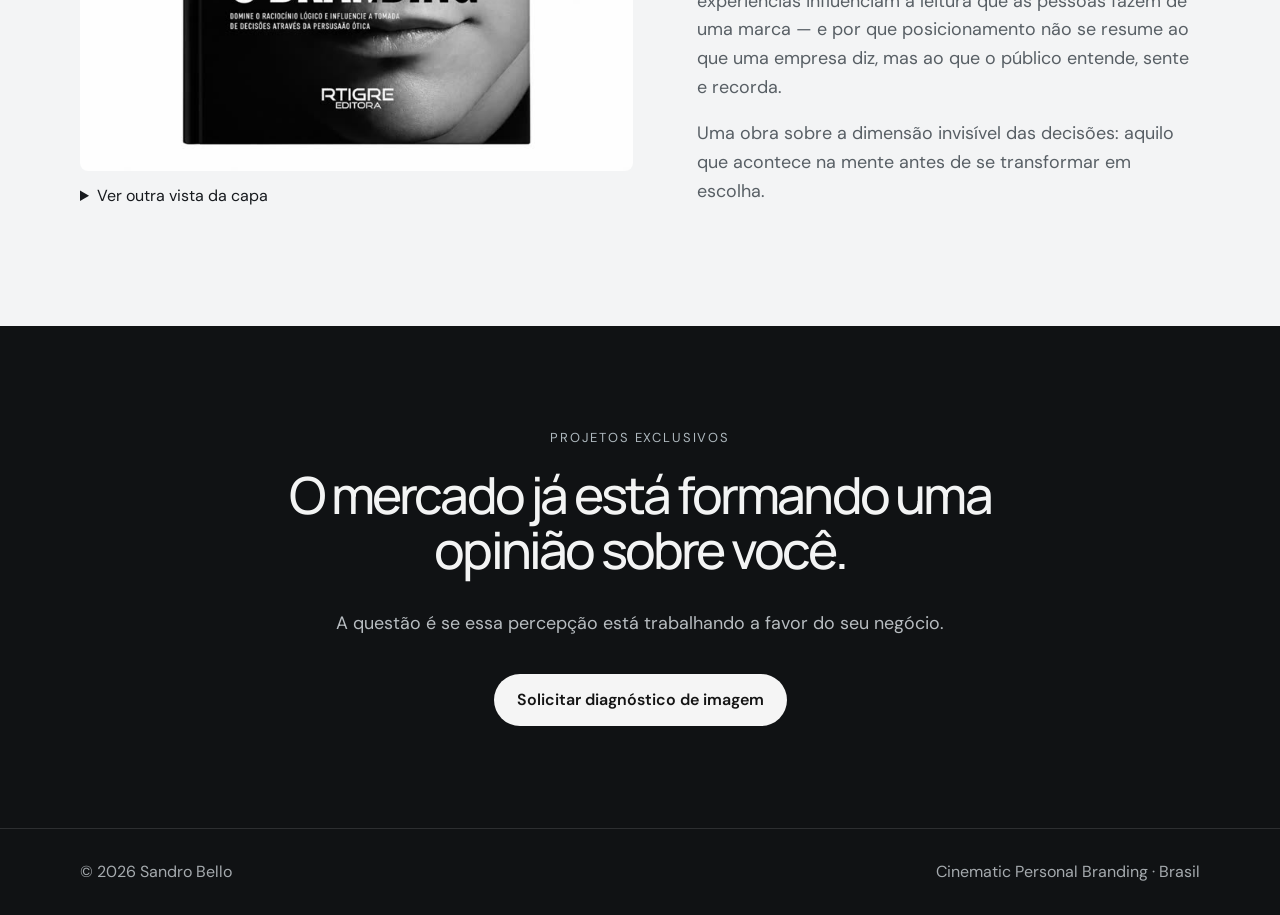
==== commit 0a520210: "Adiciona retratos de referências e terceiro vídeo de depoimentos" ====
--- a/index.html
+++ b/index.html
@@ -1,4 +1,4 @@
-<!doctype html><html lang="pt-BR"><head><meta charset="utf-8"><meta name="viewport" content="width=device-width,initial-scale=1"><meta name="theme-color" content="#080808"><title>Sandro Bello — Cinematic Personal Branding</title><meta name="description" content="Branding cinematográfico, fotografia e psicologia da percepção para empresários."><link rel="preconnect" href="https://fonts.googleapis.com"><link rel="stylesheet" href="https://fonts.googleapis.com/css2?family=DM+Sans:wght@400;500;600;700&amp;family=Manrope:wght@400;500;600;700&amp;display=swap"><link rel="stylesheet" href="portfolio.css"></head><body><header><div class="bar"><a class="logo" href="#">SANDRO BELLO<span>.</span></a><button id="menu" aria-controls="nav" aria-expanded="false">Menu</button><nav id="nav"><a href="#case">Case</a><a href="#sobre">Sobre</a><a href="#players">Na mídia</a><a href="#livro">Livro</a><a href="#network">Networking</a><a href="palestrante.html">Contrate minha palestra</a><a class="contact" href="#contato">Contato</a></nav></div></header><main><section class="hero"><div class="hero-copy"><span class="eyebrow">Cinematic personal branding · Estratégia de percepção</span><h1>Sua imagem comunica antes de você abrir a boca.</h1><p>Transformo a rotina real de empresários em narrativas cinematográficas que constroem autoridade, despertam interesse e influenciam a maneira como o mercado os percebe.</p><div><a class="button" href="#contato">Construir minha percepção</a></div></div><picture class="hero-art"><source media="(max-width:650px)" srcset="changes/embarque.webp"><img src="changes/aeronave.webp" alt="Sandro Bello junto à escada de uma aeronave"></picture></section><section id="conceito" class="intro"><span class="eyebrow">Muito além da fotografia</span><h2 class="sectiontitle">Você não controla o que pensam. Mas pode influenciar o que percebem.</h2><p>Cada ambiente, gesto e decisão comunica algo sobre você. A fotografia cinematográfica transforma esses sinais em uma narrativa coerente de posicionamento empresarial.</p><div class="grid"><div class="tile"><span>01 / PERCEPÇÃO</span><h3>Psicologia da imagem</h3></div><div class="tile"><span>02 / NARRATIVA</span><h3>Storytelling cinematográfico</h3></div><div class="tile"><span>03 / POSICIONAMENTO</span><h3>Autoridade visual</h3></div></div></section><section class="case" id="case"><span class="eyebrow">Case de branding · Transformação de percepção</span><h2 class="sectiontitle">Uma marca reposicionada. Uma nova percepção de valor.</h2><div class="number">R$ 1 milhão</div><p>em cinco dias, segundo resultado relatado pelo cliente.</p><p>Sandro Bello fotografou Lincoln Nunes em momentos de trabalho, viagens e lazer. As fotografias do perfil @lincolnn mostram como esses registros compuseram a narrativa visual do rebrand.</p><div class="gallery"><img loading="lazy" width="315" height="420" src="assets/lincoln-341680-1.webp" alt="Fotografia do ensaio de Lincoln Nunes por Sandro Bello"><img loading="lazy" width="315" height="420" src="assets/lincoln-341680-2.webp" alt="Fotografia do ensaio de Lincoln Nunes por Sandro Bello"><img loading="lazy" width="315" height="420" src="assets/lincoln-341680-3.webp" alt="Fotografia do ensaio de Lincoln Nunes por Sandro Bello"><img loading="lazy" width="315" height="420" src="assets/lincoln-341680-4.webp" alt="Fotografia do ensaio de Lincoln Nunes por Sandro Bello"><img loading="lazy" width="315" height="420" src="assets/lincoln-341680-5.webp" alt="Fotografia do ensaio de Lincoln Nunes por Sandro Bello"><img loading="lazy" width="315" height="420" src="assets/lincoln-341680-6.webp" alt="Fotografia do ensaio de Lincoln Nunes por Sandro Bello"></div><details class="album"><summary>Ver ensaio completo · 27 fotografias</summary><div class="gallery"><img loading="lazy" width="315" height="420" src="assets/lincoln-341680-7.webp" alt="Fotografia do ensaio de Lincoln Nunes por Sandro Bello"><img loading="lazy" width="315" height="420" src="assets/lincoln-341680-8.webp" alt="Fotografia do ensaio de Lincoln Nunes por Sandro Bello"><img loading="lazy" width="315" height="420" src="assets/lincoln-341680-9.webp" alt="Fotografia do ensaio de Lincoln Nunes por Sandro Bello"><img loading="lazy" width="315" height="420" src="assets/lincoln-341678-1.webp" alt="Fotografia do ensaio de Lincoln Nunes por Sandro Bello"><img loading="lazy" width="315" height="420" src="assets/lincoln-341678-2.webp" alt="Fotografia do ensaio de Lincoln Nunes por Sandro Bello"><img loading="lazy" width="315" height="420" src="assets/lincoln-341678-3.webp" alt="Fotografia do ensaio de Lincoln Nunes por Sandro Bello"><img loading="lazy" width="315" height="420" src="assets/lincoln-341678-4.webp" alt="Fotografia do ensaio de Lincoln Nunes por Sandro Bello"><img loading="lazy" width="315" height="420" src="assets/lincoln-341678-5.webp" alt="Fotografia do ensaio de Lincoln Nunes por Sandro Bello"><img loading="lazy" width="315" height="420" src="assets/lincoln-341678-6.webp" alt="Fotografia do ensaio de Lincoln Nunes por Sandro Bello"><img loading="lazy" width="315" height="420" src="assets/lincoln-341678-7.webp" alt="Fotografia do ensaio de Lincoln Nunes por Sandro Bello"><img loading="lazy" width="315" height="420" src="assets/lincoln-341678-8.webp" alt="Fotografia do ensaio de Lincoln Nunes por Sandro Bello"><img loading="lazy" width="315" height="420" src="assets/lincoln-341678-9.webp" alt="Fotografia do ensaio de Lincoln Nunes por Sandro Bello"><img loading="lazy" width="315" height="420" src="assets/lincoln-341674-1.webp" alt="Fotografia do ensaio de Lincoln Nunes por Sandro Bello"><img loading="lazy" width="315" height="420" src="assets/lincoln-341674-2.webp" alt="Fotografia do ensaio de Lincoln Nunes por Sandro Bello"><img loading="lazy" width="315" height="420" src="assets/lincoln-341674-3.webp" alt="Fotografia do ensaio de Lincoln Nunes por Sandro Bello"><img loading="lazy" width="315" height="420" src="assets/lincoln-341674-4.webp" alt="Fotografia do ensaio de Lincoln Nunes por Sandro Bello"><img loading="lazy" width="315" height="420" src="assets/lincoln-341674-5.webp" alt="Fotografia do ensaio de Lincoln Nunes por Sandro Bello"><img loading="lazy" width="315" height="420" src="assets/lincoln-341674-6.webp" alt="Fotografia do ensaio de Lincoln Nunes por Sandro Bello"><img loading="lazy" width="315" height="420" src="assets/lincoln-341674-7.webp" alt="Fotografia do ensaio de Lincoln Nunes por Sandro Bello"><img loading="lazy" width="315" height="420" src="assets/lincoln-341674-8.webp" alt="Fotografia do ensaio de Lincoln Nunes por Sandro Bello"><img loading="lazy" width="315" height="420" src="assets/lincoln-341674-9.webp" alt="Fotografia do ensaio de Lincoln Nunes por Sandro Bello"></div></details><figure class="comparison"><figcaption>Arraste a linha para a esquerda para revelar o novo feed.</figcaption><div class="compare"><img src="changes/depois.webp" alt="Depois do rebrand, nove fotografias da rotina de Lincoln"><img class="old" src="changes/antes.webp" alt="Antes do rebrand, nove publicações do perfil de Lincoln"><span class="divider" aria-hidden="true"><b>‹ ›</b></span><input type="range" min="0" max="100" value="50" aria-label="Porcentagem visível do feed antigo" oninput="this.parentElement.style.setProperty('--pos',this.value+'%')"></div><div class="legend"><span>Antes do rebrand</span><span>Depois do rebrand</span></div></figure></section><section id="metodo"><span class="eyebrow">O método</span><h2 class="sectiontitle">Sua vida é o cenário. Sua imagem é a estratégia.</h2><div class="steps"><article><strong>01</strong><h3>Diagnóstico</h3><p>Leitura do posicionamento atual e da percepção desejada.</p></article><article><strong>02</strong><h3>Arquitetura</h3><p>Construção de narrativa alinhada à sua identidade e ao seu negócio.</p></article><article><strong>03</strong><h3>Imersão</h3><p>Registro cinematográfico da sua rotina, decisões e ambientes reais.</p></article><article><strong>04</strong><h3>Curadoria</h3><p>Seleção de imagens para comunicar consistência, presença e autoridade.</p></article></div></section><section class="about line profile" id="sobre"><img loading="lazy" src="changes/retrato.webp" alt="Retrato de Sandro Bello junto à aeronave"><div><span class="eyebrow">O profissional</span><h2 class="sectiontitle">Sandro Bello.</h2><p>Sandro Bello é fotógrafo, pesquisador e estrategista de marca pessoal. Em mais de 20 anos de fotografia, desenvolveu um olhar para os gestos e ambientes que revelam como um empresário trabalha, decide e se relaciona. Tem formação em hipnose e PNL Master.</p><p>É CEO da Revista Players e da Talkers, agência de palestrantes que reúne Diógenes De Lucca, Tati De Andela, Márcio Jacobelli e Theo Becker, entre outros nomes.</p><p>Ao longo da carreira, fotografou Paulo Vieira, Jordan Belfort, cuja história inspirou o filme <em>O Lobo de Wall Street</em>, Dilma Rousseff, Lula, Elaine Orives, Michel Teló e Andressa Malinski, entre outras personalidades.</p></div></section><section class="press" id="players"><div><span class="eyebrow">Na mídia · Novembro de 2026</span><h2 class="sectiontitle">Sandro Bello na Players.</h2><p>Na matéria de capa da revista Players, Sandro fala sobre construção de empresas, estratégia de marca e os planos para o lançamento de seu segundo livro em 2027.</p></div><img loading="lazy" src="assets/338181.jpg" alt="Capa de novembro de 2026 da revista Players com Sandro Bello"></section><section id="network"><h2 class="sectiontitle">Networking</h2><div class="pair films"><video controls playsinline preload="metadata" aria-label="Registro de networking 1" src="assets/330667.mp4#t=0.1"></video><video controls playsinline preload="metadata" aria-label="Registro de networking 2" src="assets/337021.mp4#t=0.1"></video></div></section><section id="livro"><div class="book-view"><img loading="lazy" src="assets/329023.jpg" alt="A mente que habita o branding, de Sandro Bello"><details><summary>Ver outra vista da capa</summary><img loading="lazy" src="assets/329024.jpg" alt="Segunda vista do livro"></details></div><div><span class="eyebrow">Autor · Branding e comportamento humano</span><h2 class="sectiontitle">A mente que habita o branding.</h2><p>Antes de uma marca ser escolhida, ela é interpretada. Antes de uma decisão ser racionalizada, a percepção já começou a construir significados.</p><p>Neste livro, Sandro Bello explora a relação entre imagem, percepção, persuasão visual e comportamento humano nos negócios. Uma reflexão sobre como sinais, narrativas e experiências influenciam a leitura que as pessoas fazem de uma marca — e por que posicionamento não se resume ao que uma empresa diz, mas ao que o público entende, sente e recorda.</p><p>Uma obra sobre a dimensão invisível das decisões: aquilo que acontece na mente antes de se transformar em escolha.</p></div></section><section class="cta" id="contato"><span class="eyebrow">Projetos exclusivos</span><h2 class="sectiontitle">O mercado já está formando uma opinião sobre você.</h2><p>A questão é se essa percepção está trabalhando a favor do seu negócio.</p><a class="button" href="https://www.instagram.com/_sandrobello/" target="_blank" rel="noopener">Solicitar diagnóstico de imagem</a></section></main><footer><span>© 2026 Sandro Bello</span><span>Cinematic Personal Branding · Brasil</span></footer><script>
+<!doctype html><html lang="pt-BR"><head><meta charset="utf-8"><meta name="viewport" content="width=device-width,initial-scale=1"><meta name="theme-color" content="#080808"><title>Sandro Bello — Cinematic Personal Branding</title><meta name="description" content="Branding cinematográfico, fotografia e psicologia da percepção para empresários."><link rel="preconnect" href="https://fonts.googleapis.com"><link rel="stylesheet" href="https://fonts.googleapis.com/css2?family=DM+Sans:wght@400;500;600;700&amp;family=Manrope:wght@400;500;600;700&amp;display=swap"><link rel="stylesheet" href="portfolio.css"></head><body><header><div class="bar"><a class="logo" href="#">SANDRO BELLO<span>.</span></a><button id="menu" aria-controls="nav" aria-expanded="false">Menu</button><nav id="nav"><a href="#case">Case</a><a href="#sobre">Sobre</a><a href="#players">Na mídia</a><a href="#livro">Livro</a><a href="#network">Networking</a><a href="palestrante.html">Contrate minha palestra</a><a class="contact" href="#contato">Contato</a></nav></div></header><main><section class="hero"><div class="hero-copy"><span class="eyebrow">Cinematic personal branding · Estratégia de percepção</span><h1>Sua imagem comunica antes de você abrir a boca.</h1><p>Transformo a rotina real de empresários em narrativas cinematográficas que constroem autoridade, despertam interesse e influenciam a maneira como o mercado os percebe.</p><div><a class="button" href="#contato">Construir minha percepção</a></div></div><picture class="hero-art"><source media="(max-width:650px)" srcset="changes/embarque.webp"><img src="changes/aeronave.webp" alt="Sandro Bello junto à escada de uma aeronave"></picture></section><section id="conceito" class="intro"><span class="eyebrow">Muito além da fotografia</span><h2 class="sectiontitle">Você não controla o que pensam. Mas pode influenciar o que percebem.</h2><p>Cada ambiente, gesto e decisão comunica algo sobre você. A fotografia cinematográfica transforma esses sinais em uma narrativa coerente de posicionamento empresarial.</p><div class="grid"><div class="tile"><span>01 / PERCEPÇÃO</span><h3>Psicologia da imagem</h3></div><div class="tile"><span>02 / NARRATIVA</span><h3>Storytelling cinematográfico</h3></div><div class="tile"><span>03 / POSICIONAMENTO</span><h3>Autoridade visual</h3></div></div></section><section class="case" id="case"><span class="eyebrow">Case de branding · Transformação de percepção</span><h2 class="sectiontitle">Uma marca reposicionada. Uma nova percepção de valor.</h2><div class="number">R$ 1 milhão</div><p>em cinco dias, segundo resultado relatado pelo cliente.</p><p>Sandro Bello fotografou Lincoln Nunes em momentos de trabalho, viagens e lazer. As fotografias do perfil @lincolnn mostram como esses registros compuseram a narrativa visual do rebrand.</p><div class="gallery"><img loading="lazy" width="315" height="420" src="assets/lincoln-341680-1.webp" alt="Fotografia do ensaio de Lincoln Nunes por Sandro Bello"><img loading="lazy" width="315" height="420" src="assets/lincoln-341680-2.webp" alt="Fotografia do ensaio de Lincoln Nunes por Sandro Bello"><img loading="lazy" width="315" height="420" src="assets/lincoln-341680-3.webp" alt="Fotografia do ensaio de Lincoln Nunes por Sandro Bello"><img loading="lazy" width="315" height="420" src="assets/lincoln-341680-4.webp" alt="Fotografia do ensaio de Lincoln Nunes por Sandro Bello"><img loading="lazy" width="315" height="420" src="assets/lincoln-341680-5.webp" alt="Fotografia do ensaio de Lincoln Nunes por Sandro Bello"><img loading="lazy" width="315" height="420" src="assets/lincoln-341680-6.webp" alt="Fotografia do ensaio de Lincoln Nunes por Sandro Bello"></div><details class="album"><summary>Ver ensaio completo · 27 fotografias</summary><div class="gallery"><img loading="lazy" width="315" height="420" src="assets/lincoln-341680-7.webp" alt="Fotografia do ensaio de Lincoln Nunes por Sandro Bello"><img loading="lazy" width="315" height="420" src="assets/lincoln-341680-8.webp" alt="Fotografia do ensaio de Lincoln Nunes por Sandro Bello"><img loading="lazy" width="315" height="420" src="assets/lincoln-341680-9.webp" alt="Fotografia do ensaio de Lincoln Nunes por Sandro Bello"><img loading="lazy" width="315" height="420" src="assets/lincoln-341678-1.webp" alt="Fotografia do ensaio de Lincoln Nunes por Sandro Bello"><img loading="lazy" width="315" height="420" src="assets/lincoln-341678-2.webp" alt="Fotografia do ensaio de Lincoln Nunes por Sandro Bello"><img loading="lazy" width="315" height="420" src="assets/lincoln-341678-3.webp" alt="Fotografia do ensaio de Lincoln Nunes por Sandro Bello"><img loading="lazy" width="315" height="420" src="assets/lincoln-341678-4.webp" alt="Fotografia do ensaio de Lincoln Nunes por Sandro Bello"><img loading="lazy" width="315" height="420" src="assets/lincoln-341678-5.webp" alt="Fotografia do ensaio de Lincoln Nunes por Sandro Bello"><img loading="lazy" width="315" height="420" src="assets/lincoln-341678-6.webp" alt="Fotografia do ensaio de Lincoln Nunes por Sandro Bello"><img loading="lazy" width="315" height="420" src="assets/lincoln-341678-7.webp" alt="Fotografia do ensaio de Lincoln Nunes por Sandro Bello"><img loading="lazy" width="315" height="420" src="assets/lincoln-341678-8.webp" alt="Fotografia do ensaio de Lincoln Nunes por Sandro Bello"><img loading="lazy" width="315" height="420" src="assets/lincoln-341678-9.webp" alt="Fotografia do ensaio de Lincoln Nunes por Sandro Bello"><img loading="lazy" width="315" height="420" src="assets/lincoln-341674-1.webp" alt="Fotografia do ensaio de Lincoln Nunes por Sandro Bello"><img loading="lazy" width="315" height="420" src="assets/lincoln-341674-2.webp" alt="Fotografia do ensaio de Lincoln Nunes por Sandro Bello"><img loading="lazy" width="315" height="420" src="assets/lincoln-341674-3.webp" alt="Fotografia do ensaio de Lincoln Nunes por Sandro Bello"><img loading="lazy" width="315" height="420" src="assets/lincoln-341674-4.webp" alt="Fotografia do ensaio de Lincoln Nunes por Sandro Bello"><img loading="lazy" width="315" height="420" src="assets/lincoln-341674-5.webp" alt="Fotografia do ensaio de Lincoln Nunes por Sandro Bello"><img loading="lazy" width="315" height="420" src="assets/lincoln-341674-6.webp" alt="Fotografia do ensaio de Lincoln Nunes por Sandro Bello"><img loading="lazy" width="315" height="420" src="assets/lincoln-341674-7.webp" alt="Fotografia do ensaio de Lincoln Nunes por Sandro Bello"><img loading="lazy" width="315" height="420" src="assets/lincoln-341674-8.webp" alt="Fotografia do ensaio de Lincoln Nunes por Sandro Bello"><img loading="lazy" width="315" height="420" src="assets/lincoln-341674-9.webp" alt="Fotografia do ensaio de Lincoln Nunes por Sandro Bello"></div></details><figure class="comparison"><figcaption>Arraste a linha para a esquerda para revelar o novo feed.</figcaption><div class="compare"><img src="changes/depois.webp" alt="Depois do rebrand, nove fotografias da rotina de Lincoln"><img class="old" src="changes/antes.webp" alt="Antes do rebrand, nove publicações do perfil de Lincoln"><span class="divider" aria-hidden="true"><b>‹ ›</b></span><input type="range" min="0" max="100" value="50" aria-label="Porcentagem visível do feed antigo" oninput="this.parentElement.style.setProperty('--pos',this.value+'%')"></div><div class="legend"><span>Antes do rebrand</span><span>Depois do rebrand</span></div></figure></section><section id="metodo"><span class="eyebrow">O método</span><h2 class="sectiontitle">Sua vida é o cenário. Sua imagem é a estratégia.</h2><div class="steps"><article><strong>01</strong><h3>Diagnóstico</h3><p>Leitura do posicionamento atual e da percepção desejada.</p></article><article><strong>02</strong><h3>Arquitetura</h3><p>Construção de narrativa alinhada à sua identidade e ao seu negócio.</p></article><article><strong>03</strong><h3>Imersão</h3><p>Registro cinematográfico da sua rotina, decisões e ambientes reais.</p></article><article><strong>04</strong><h3>Curadoria</h3><p>Seleção de imagens para comunicar consistência, presença e autoridade.</p></article></div></section><section class="about line profile" id="sobre"><img loading="lazy" src="changes/retrato.webp" alt="Retrato de Sandro Bello junto à aeronave"><div><span class="eyebrow">O profissional</span><h2 class="sectiontitle">Sandro Bello.</h2><p>Sandro Bello é fotógrafo, pesquisador e estrategista de marca pessoal. Em mais de 20 anos de fotografia, desenvolveu um olhar para os gestos e ambientes que revelam como um empresário trabalha, decide e se relaciona. Tem formação em hipnose e PNL Master.</p><p>É CEO da Revista Players e da Talkers, agência de palestrantes que reúne Diógenes De Lucca, Tathiane Deândhela, Márcio Giacobelli e Theo Becker, entre outros nomes.</p><p>Ao longo da carreira, fotografou Paulo Vieira, Jordan Belfort, cuja história inspirou o filme <em>O Lobo de Wall Street</em>, Dilma Rousseff, Lula, Elaine Orives, Michel Teló e Andressa Malinski, entre outras personalidades.</p></div></section><section class="references" id="referencias"><h2 class="sectiontitle">Pessoas que já passaram pelo meu brand</h2><div class="portraits"><figure><img loading="lazy" referrerpolicy="no-referrer" src="https://afnoticias.com.br/static/cache/2026/c200f60a65692deaf1127cdfb1244691.jpg" alt="Paulo Vieira"><figcaption><strong>Paulo Vieira</strong><small>Autor de O Poder da Ação</small></figcaption></figure><figure><img loading="lazy" referrerpolicy="no-referrer" src="https://leiamaisba.com.br/upload/images/2022-08-06/20220806095122_IMG-20220719-WA0015--1-.jpg" alt="Tathiane Deândhela"><figcaption><strong>Tathiane Deândhela</strong><small>Palestrante e escritora</small></figcaption></figure><figure><img loading="lazy" referrerpolicy="no-referrer" src="https://www.institutoexito.com.br/storage/app/uploads/gNIFpPECYrYEJ30aYO4i4iUjmxs7az0ZqvK02jZo.jpg" alt="Márcio Giacobelli"><figcaption><strong>Márcio Giacobelli</strong><small>Autor de Relacionamentos, Influência e Negócios</small></figcaption></figure><figure><img loading="lazy" referrerpolicy="no-referrer" src="https://www.tagesspiegel.de/images/2535649/alternates/BASE_1_1_W1000/1658565418000/jordan.jpeg" alt="Jordan Belfort"><figcaption><strong>Jordan Belfort</strong><small>Autor de O Lobo de Wall Street</small></figcaption></figure><figure><img loading="lazy" referrerpolicy="no-referrer" src="https://uploads.folhavitoria.com.br/2024/11/mO7dYjjN-image-2656.webp" alt="Rodrigo Cardoso"><figcaption><strong>Rodrigo Cardoso</strong><small>Criador do Ultrapassando Limites</small></figcaption></figure><figure><img loading="lazy" referrerpolicy="no-referrer" src="https://blcompany.com.br/map/wp-content/uploads/2023/10/convidado_Hilston-Guerim-001-768x768.webp" alt="Hilston Guerim"><figcaption><strong>Hilston Guerim</strong><small>Cofundador da Mais1.Café</small></figcaption></figure></div></section><section class="press" id="players"><div><span class="eyebrow">Na mídia · Novembro de 2026</span><h2 class="sectiontitle">Sandro Bello na Players.</h2><p>Na matéria de capa da revista Players, Sandro fala sobre construção de empresas, estratégia de marca e os planos para o lançamento de seu segundo livro em 2027.</p></div><img loading="lazy" src="assets/338181.jpg" alt="Capa de novembro de 2026 da revista Players com Sandro Bello"></section><section id="network"><h2 class="sectiontitle">Networking e depoimentos</h2><div class="pair films"><video controls playsinline preload="metadata" aria-label="Registro de networking 1" src="assets/330667.mp4#t=0.1"></video><video controls playsinline preload="metadata" aria-label="Registro de networking 2" src="assets/337021.mp4#t=0.1"></video><video controls playsinline preload="metadata" aria-label="Depoimento em vídeo" src="assets/depoimento.mp4#t=0.1"></video></div></section><section id="livro"><div class="book-view"><img loading="lazy" src="assets/329023.jpg" alt="A mente que habita o branding, de Sandro Bello"><details><summary>Ver outra vista da capa</summary><img loading="lazy" src="assets/329024.jpg" alt="Segunda vista do livro"></details></div><div><span class="eyebrow">Autor · Branding e comportamento humano</span><h2 class="sectiontitle">A mente que habita o branding.</h2><p>Antes de uma marca ser escolhida, ela é interpretada. Antes de uma decisão ser racionalizada, a percepção já começou a construir significados.</p><p>Neste livro, Sandro Bello explora a relação entre imagem, percepção, persuasão visual e comportamento humano nos negócios. Uma reflexão sobre como sinais, narrativas e experiências influenciam a leitura que as pessoas fazem de uma marca — e por que posicionamento não se resume ao que uma empresa diz, mas ao que o público entende, sente e recorda.</p><p>Uma obra sobre a dimensão invisível das decisões: aquilo que acontece na mente antes de se transformar em escolha.</p></div></section><section class="cta" id="contato"><span class="eyebrow">Projetos exclusivos</span><h2 class="sectiontitle">O mercado já está formando uma opinião sobre você.</h2><p>A questão é se essa percepção está trabalhando a favor do seu negócio.</p><a class="button" href="https://www.instagram.com/_sandrobello/" target="_blank" rel="noopener">Solicitar diagnóstico de imagem</a></section></main><footer><span>© 2026 Sandro Bello</span><span>Cinematic Personal Branding · Brasil</span></footer><script>
 const menu=document.querySelector('#menu'),nav=document.querySelector('#nav');
 function toggle(open){menu.setAttribute('aria-expanded',String(open));nav.classList.toggle('open',open)}
 menu.onclick=()=>toggle(menu.getAttribute('aria-expanded')==='false');
--- a/portfolio.css
+++ b/portfolio.css
@@ -7,3 +7,4 @@
 @media(max-width:650px){.profile,.club,.speaker{grid-template-columns:1fr}.hero{min-height:740px;padding-top:330px;align-items:end}.hero-copy{max-width:100%}.hero-art img{width:100%;height:65%;object-position:50% 24%}.hero-art:after{background:linear-gradient(0deg,#0b1013 39%,transparent 78%)}.comparison{margin-inline:0}.club img,.profile img{justify-self:center}}
 
 .button:hover{background:#dedede}.button:focus-visible,nav a:focus-visible,summary:focus-visible{outline:2px solid currentColor;outline-offset:4px}.album+.comparison{margin-top:clamp(40px,6vw,80px)}
+.profile{background:linear-gradient(110deg,#101214,#1b2023);gap:clamp(24px,4vw,64px)}.profile>img,.speaker>img{mask-image:radial-gradient(ellipse 74% 74% at 50% 43%,#000 40%,transparent 83%);object-fit:cover}.references{background:#f3f4f5;color:#171a1e}.portraits{display:grid;grid-template-columns:repeat(6,minmax(0,1fr));gap:24px}.portraits figure{margin:0}.portraits img{width:76px;height:76px;object-fit:cover;border-radius:50%;filter:grayscale(1)}.portraits strong,.portraits small{display:block}.portraits strong{margin-top:12px}.portraits small{line-height:1.45;color:#51585c}.films{grid-template-columns:repeat(3,minmax(0,1fr))}@media(max-width:960px){.portraits{grid-template-columns:repeat(3,minmax(0,1fr))}}@media(max-width:650px){.portraits{grid-template-columns:repeat(2,minmax(0,1fr))}.films{grid-template-columns:1fr}}
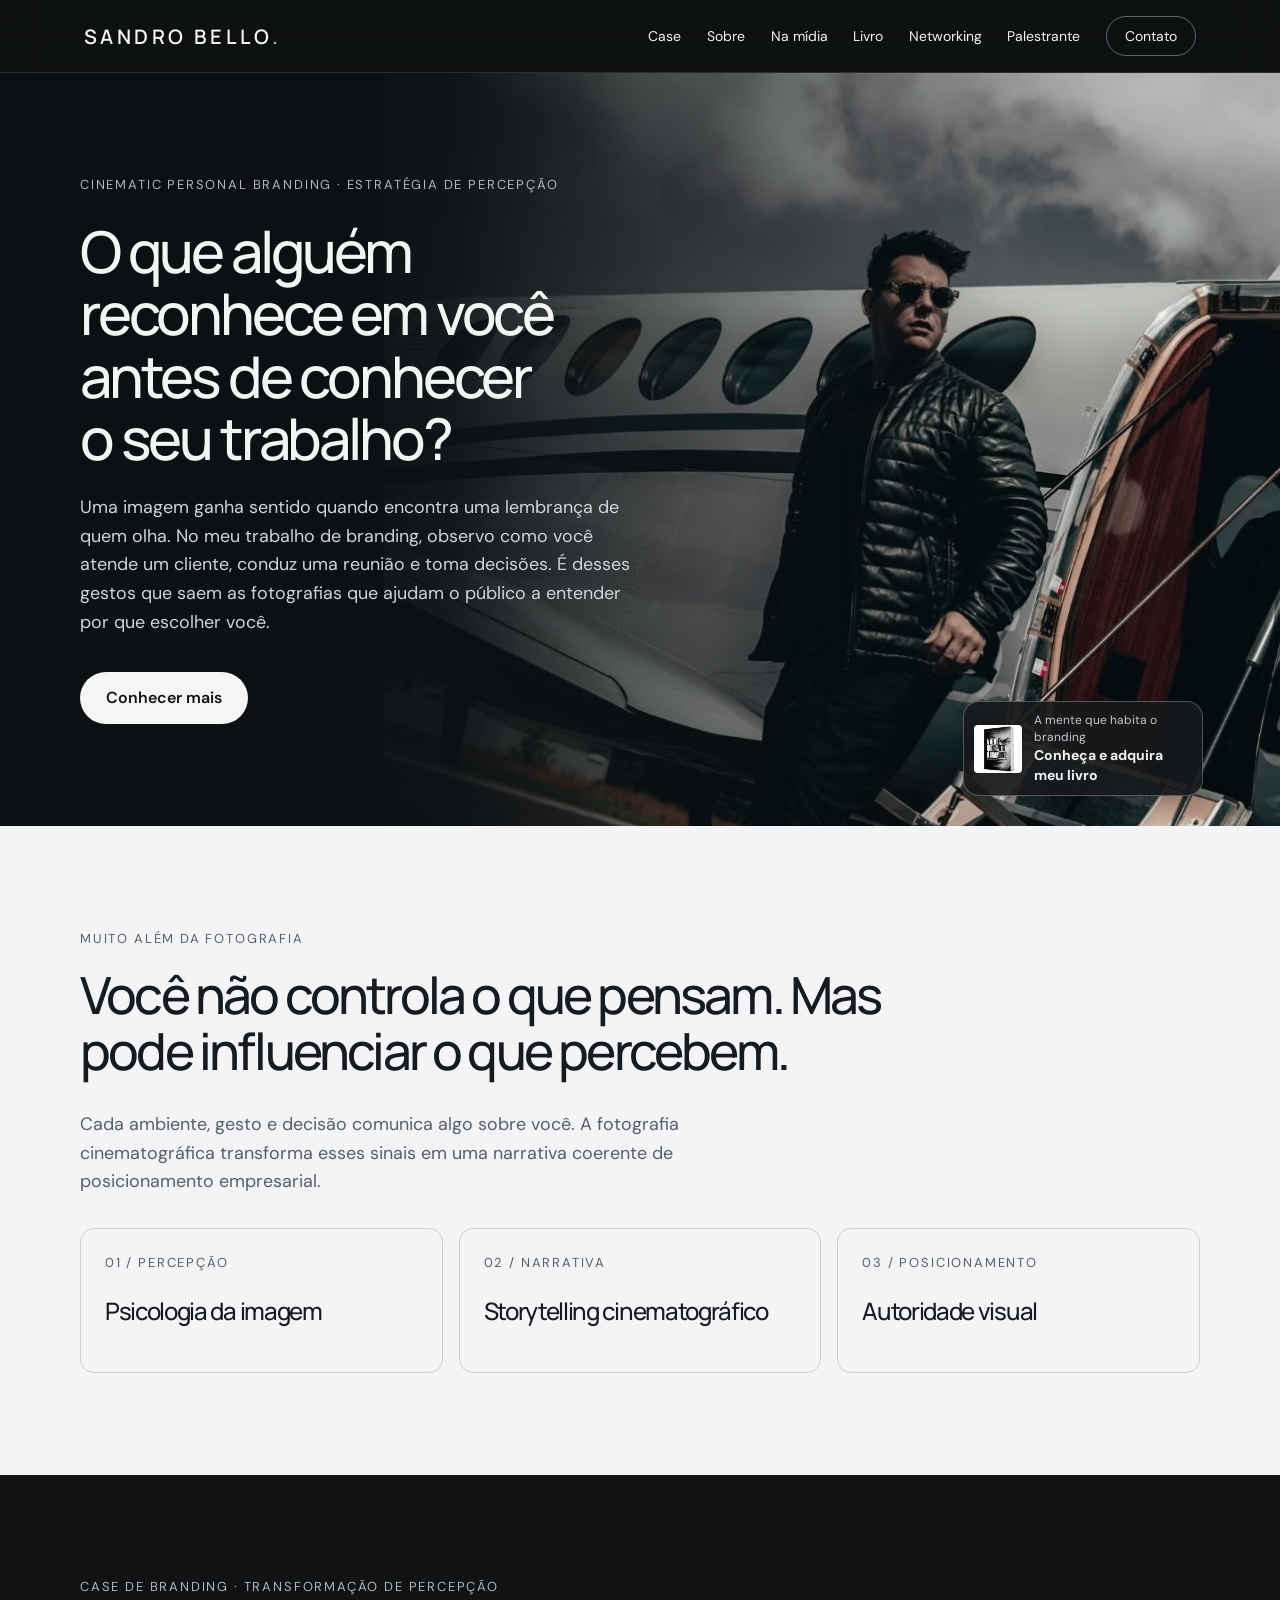
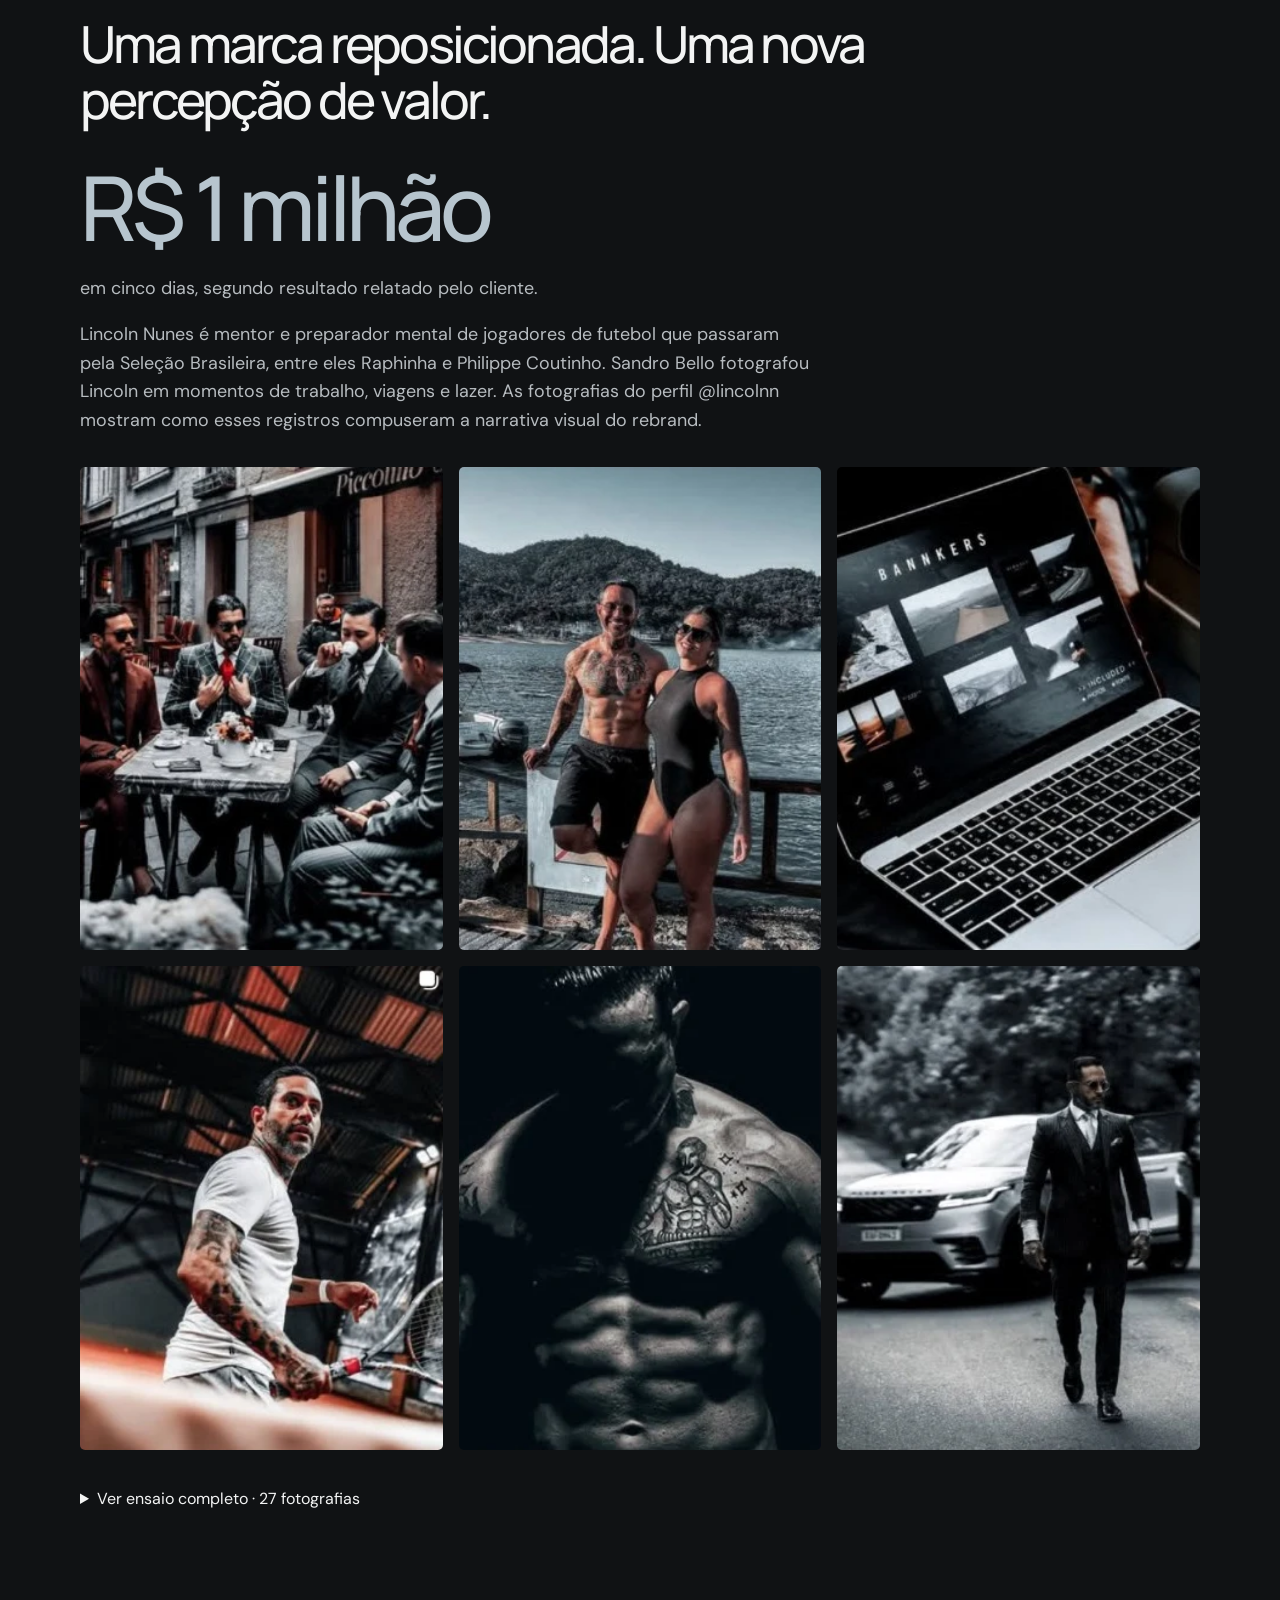
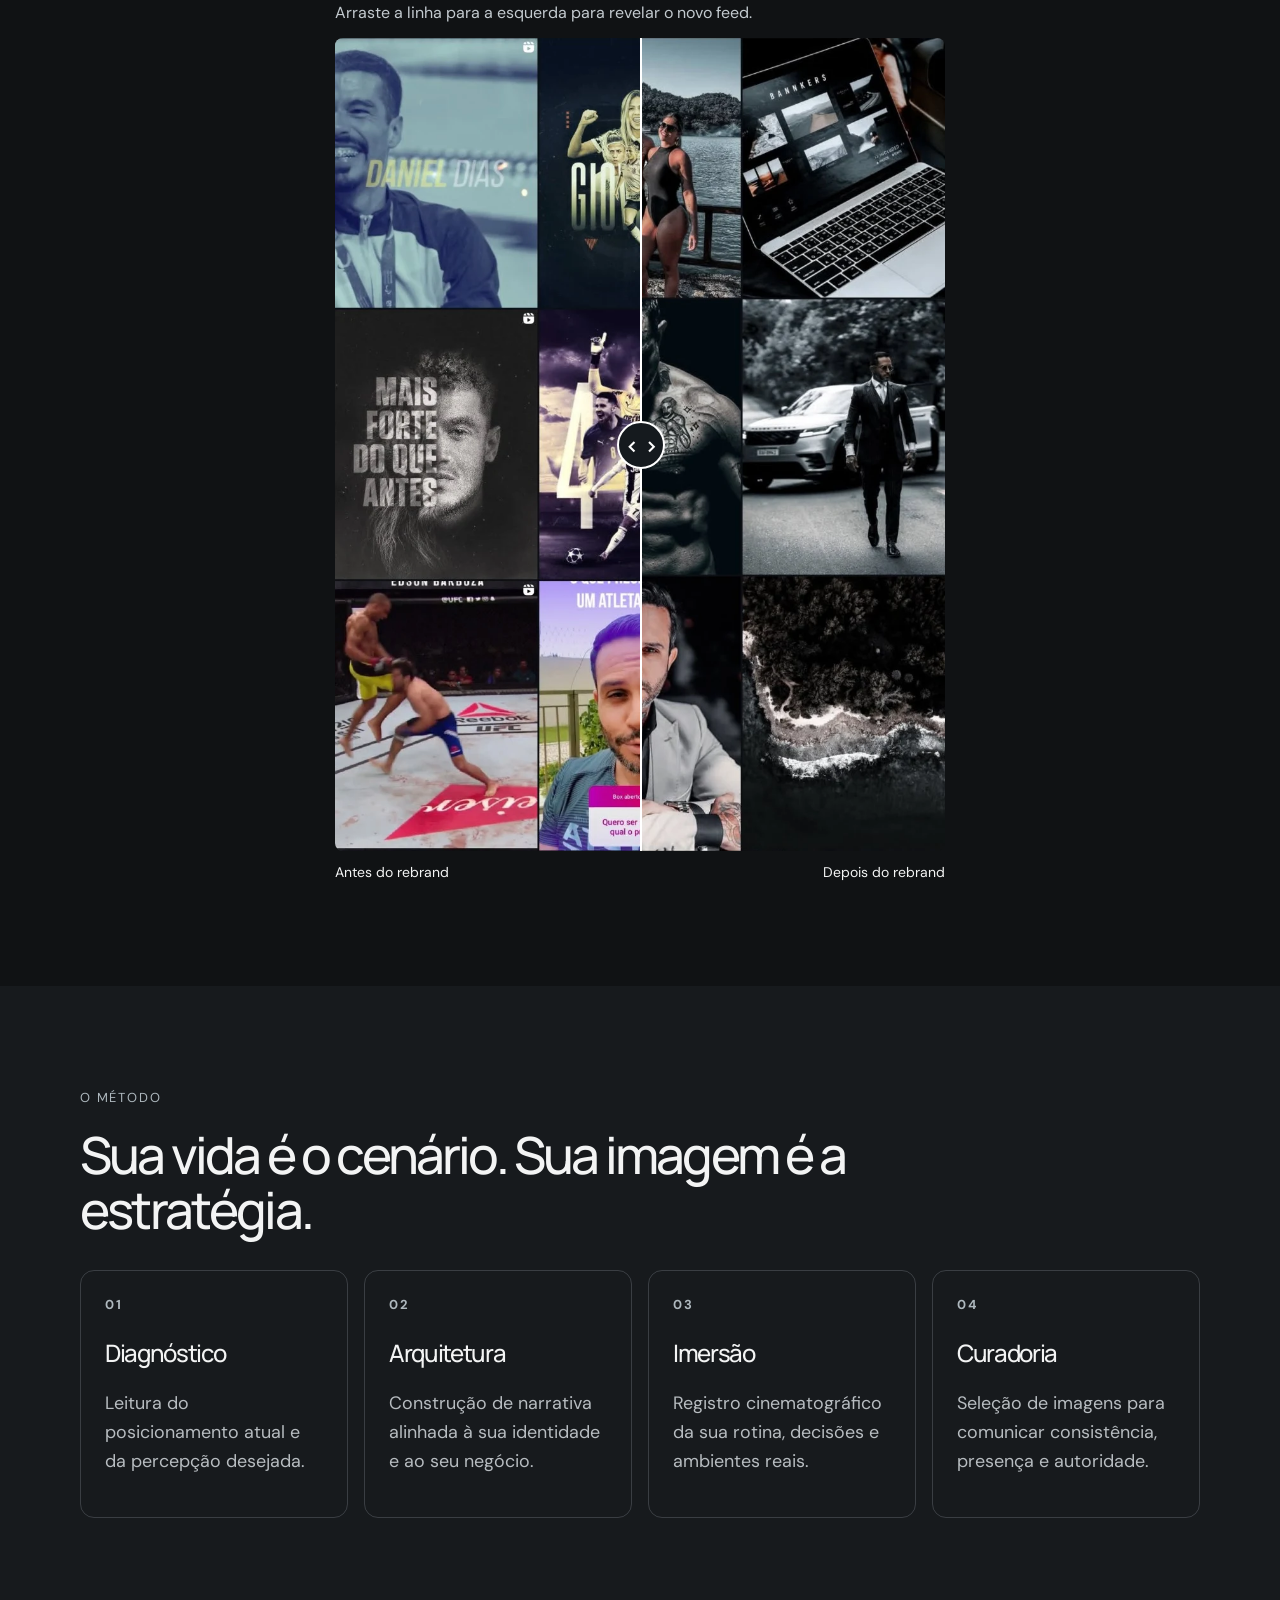
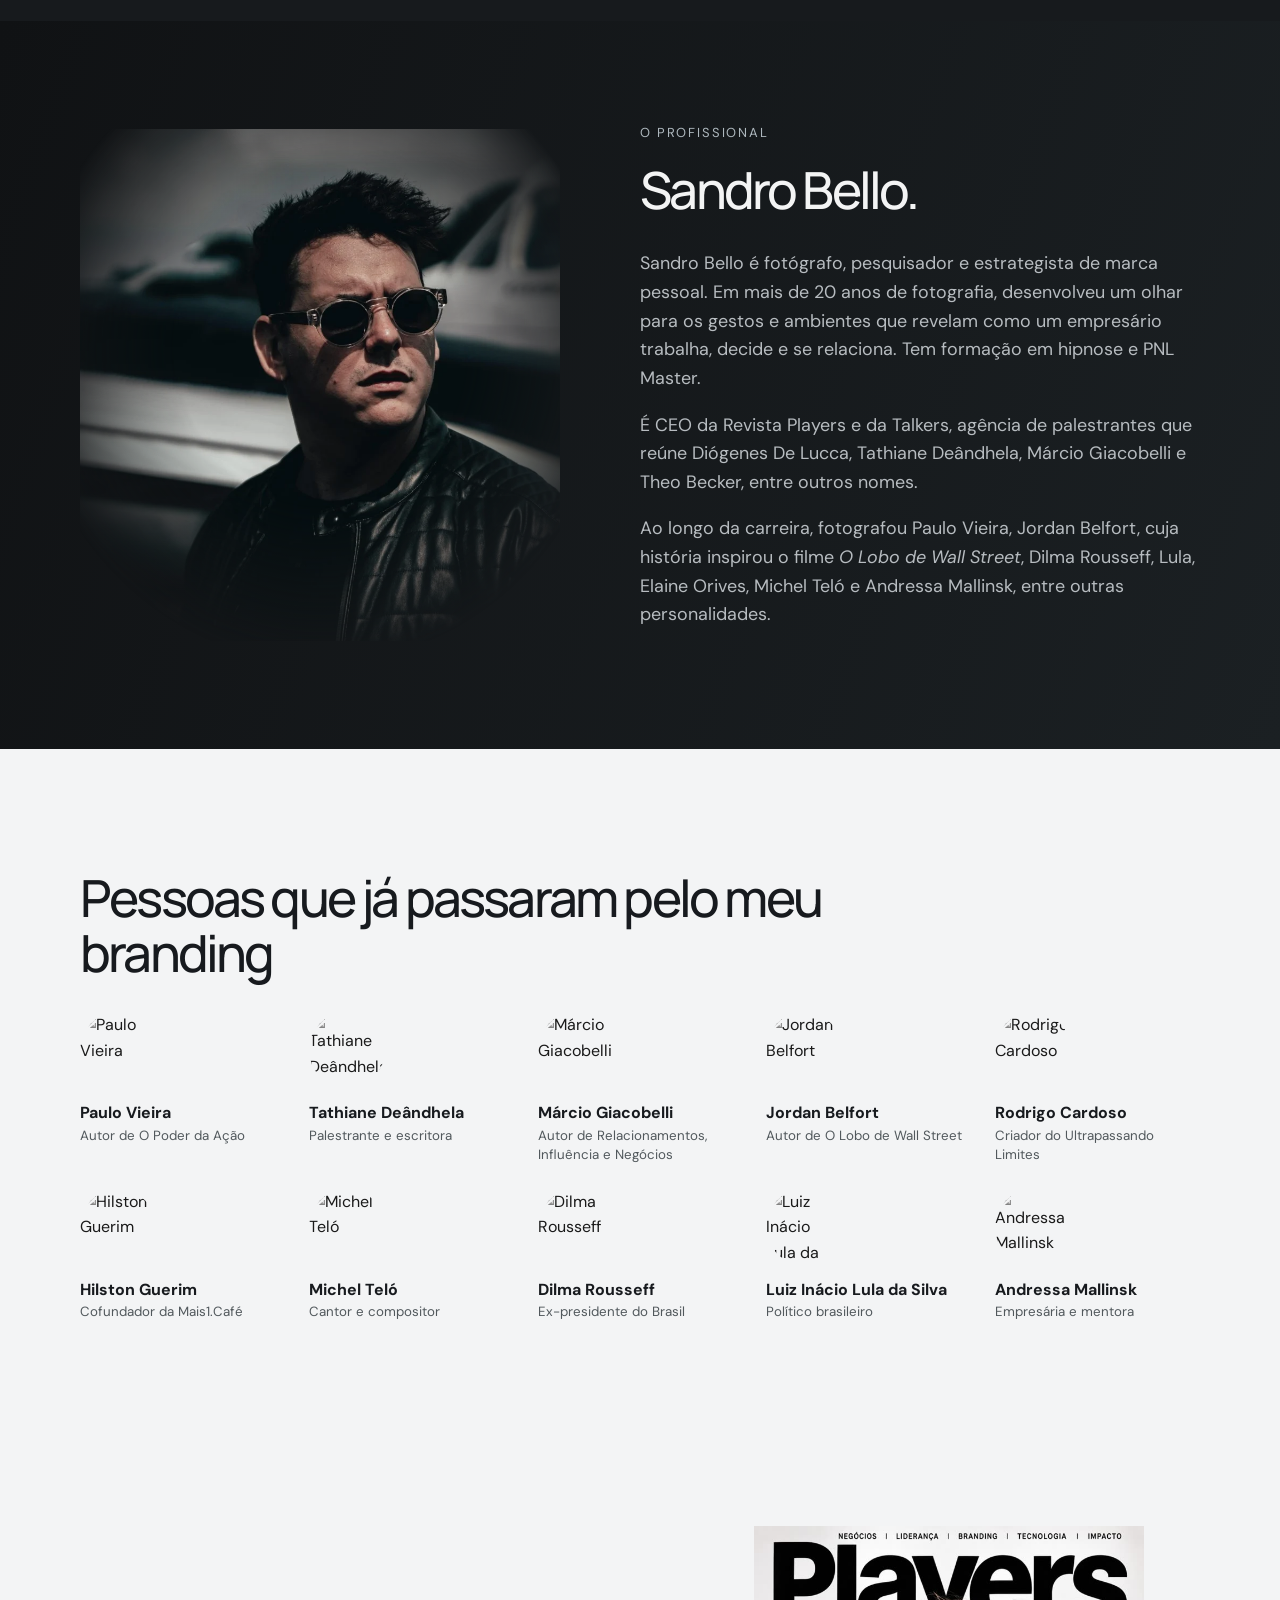
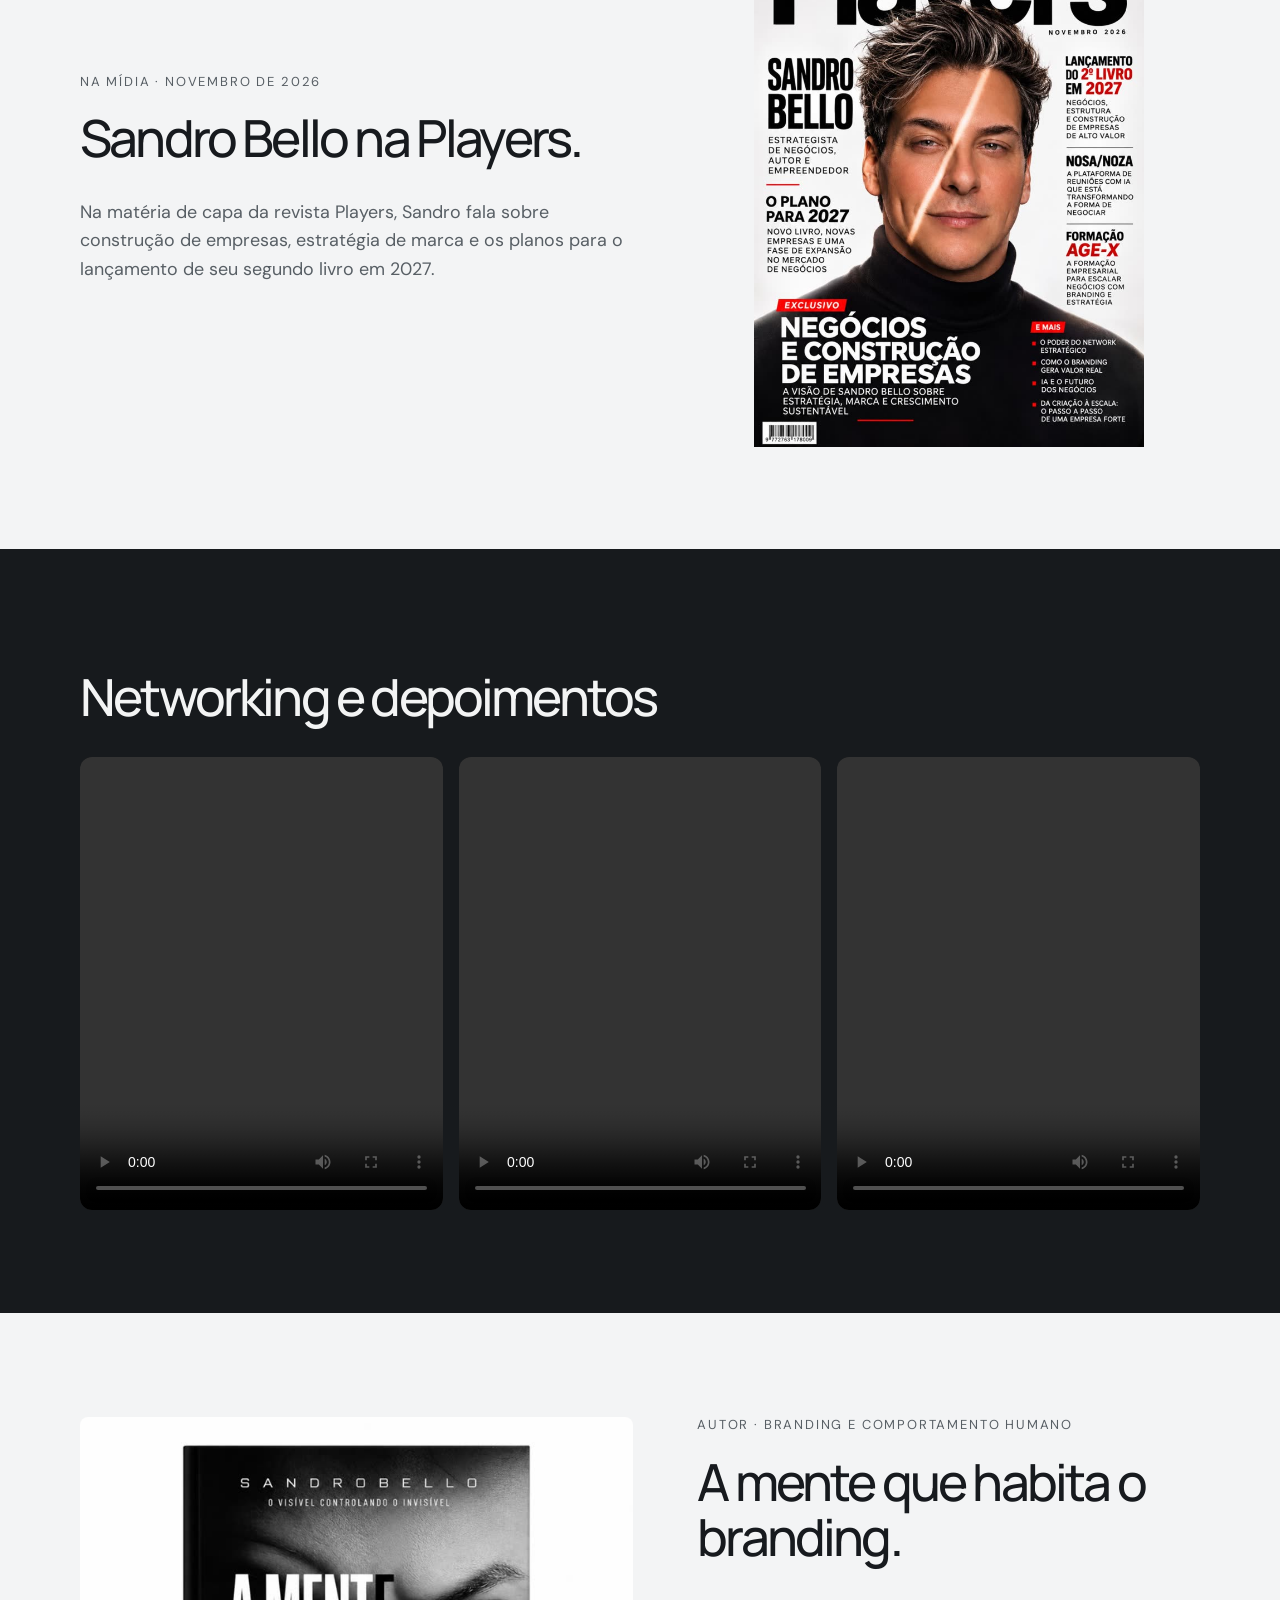
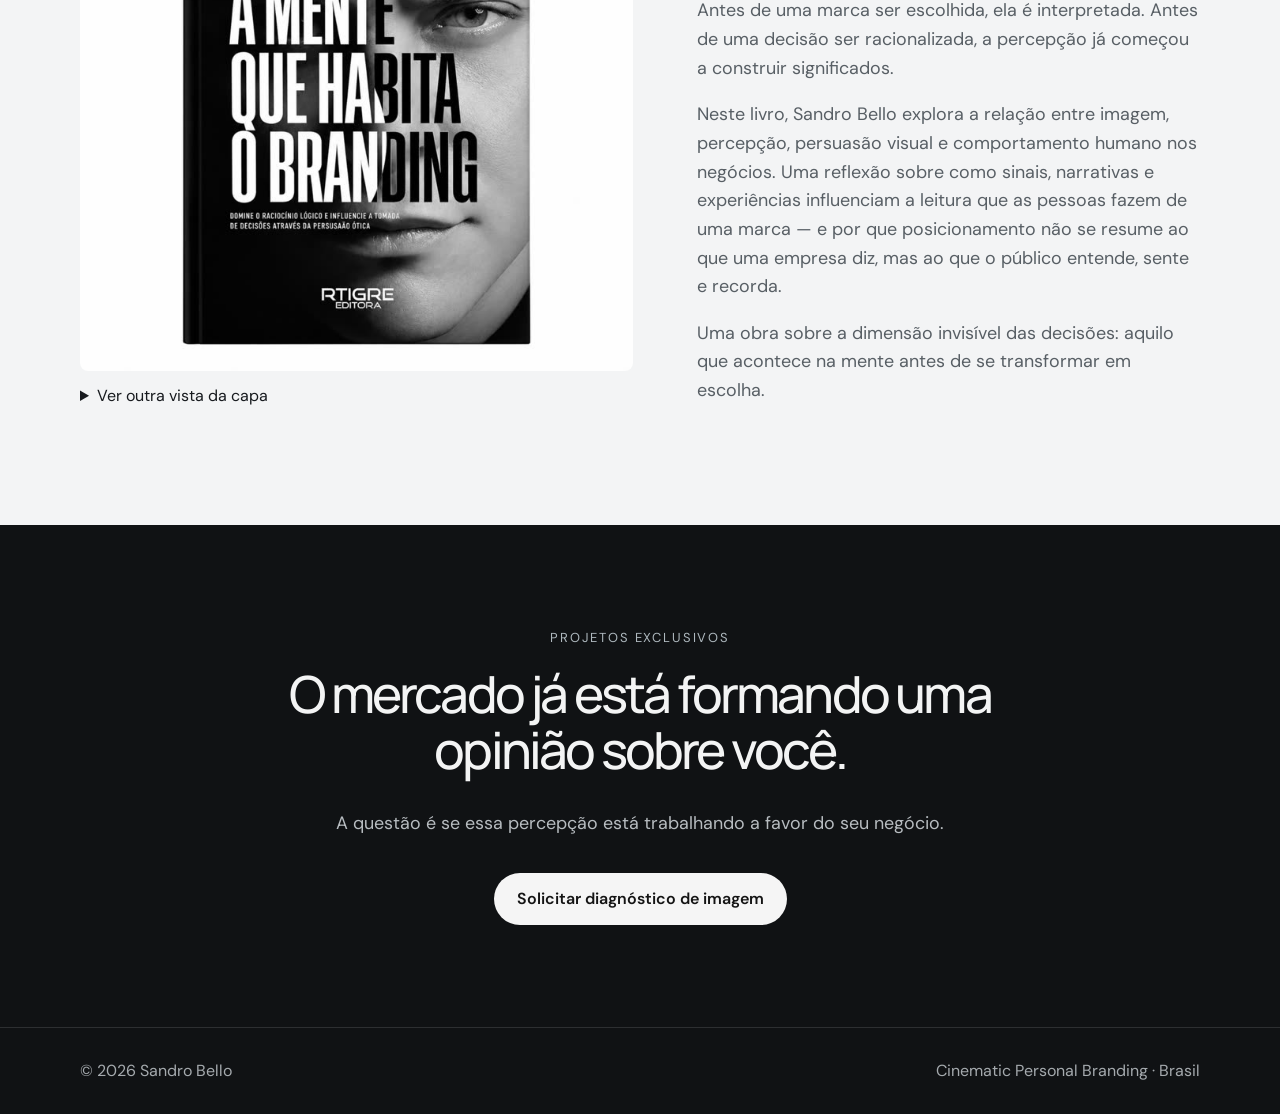
==== commit bf29cd02: "Integra livro à abertura, amplia referências e conecta palestras ao WhatsApp" ====
--- a/index.html
+++ b/index.html
@@ -1,4 +1,4 @@
-<!doctype html><html lang="pt-BR"><head><meta charset="utf-8"><meta name="viewport" content="width=device-width,initial-scale=1"><meta name="theme-color" content="#080808"><title>Sandro Bello — Cinematic Personal Branding</title><meta name="description" content="Branding cinematográfico, fotografia e psicologia da percepção para empresários."><link rel="preconnect" href="https://fonts.googleapis.com"><link rel="stylesheet" href="https://fonts.googleapis.com/css2?family=DM+Sans:wght@400;500;600;700&amp;family=Manrope:wght@400;500;600;700&amp;display=swap"><link rel="stylesheet" href="portfolio.css"></head><body><header><div class="bar"><a class="logo" href="#">SANDRO BELLO<span>.</span></a><button id="menu" aria-controls="nav" aria-expanded="false">Menu</button><nav id="nav"><a href="#case">Case</a><a href="#sobre">Sobre</a><a href="#players">Na mídia</a><a href="#livro">Livro</a><a href="#network">Networking</a><a href="palestrante.html">Contrate minha palestra</a><a class="contact" href="#contato">Contato</a></nav></div></header><main><section class="hero"><div class="hero-copy"><span class="eyebrow">Cinematic personal branding · Estratégia de percepção</span><h1>Sua imagem comunica antes de você abrir a boca.</h1><p>Transformo a rotina real de empresários em narrativas cinematográficas que constroem autoridade, despertam interesse e influenciam a maneira como o mercado os percebe.</p><div><a class="button" href="#contato">Construir minha percepção</a></div></div><picture class="hero-art"><source media="(max-width:650px)" srcset="changes/embarque.webp"><img src="changes/aeronave.webp" alt="Sandro Bello junto à escada de uma aeronave"></picture></section><section id="conceito" class="intro"><span class="eyebrow">Muito além da fotografia</span><h2 class="sectiontitle">Você não controla o que pensam. Mas pode influenciar o que percebem.</h2><p>Cada ambiente, gesto e decisão comunica algo sobre você. A fotografia cinematográfica transforma esses sinais em uma narrativa coerente de posicionamento empresarial.</p><div class="grid"><div class="tile"><span>01 / PERCEPÇÃO</span><h3>Psicologia da imagem</h3></div><div class="tile"><span>02 / NARRATIVA</span><h3>Storytelling cinematográfico</h3></div><div class="tile"><span>03 / POSICIONAMENTO</span><h3>Autoridade visual</h3></div></div></section><section class="case" id="case"><span class="eyebrow">Case de branding · Transformação de percepção</span><h2 class="sectiontitle">Uma marca reposicionada. Uma nova percepção de valor.</h2><div class="number">R$ 1 milhão</div><p>em cinco dias, segundo resultado relatado pelo cliente.</p><p>Sandro Bello fotografou Lincoln Nunes em momentos de trabalho, viagens e lazer. As fotografias do perfil @lincolnn mostram como esses registros compuseram a narrativa visual do rebrand.</p><div class="gallery"><img loading="lazy" width="315" height="420" src="assets/lincoln-341680-1.webp" alt="Fotografia do ensaio de Lincoln Nunes por Sandro Bello"><img loading="lazy" width="315" height="420" src="assets/lincoln-341680-2.webp" alt="Fotografia do ensaio de Lincoln Nunes por Sandro Bello"><img loading="lazy" width="315" height="420" src="assets/lincoln-341680-3.webp" alt="Fotografia do ensaio de Lincoln Nunes por Sandro Bello"><img loading="lazy" width="315" height="420" src="assets/lincoln-341680-4.webp" alt="Fotografia do ensaio de Lincoln Nunes por Sandro Bello"><img loading="lazy" width="315" height="420" src="assets/lincoln-341680-5.webp" alt="Fotografia do ensaio de Lincoln Nunes por Sandro Bello"><img loading="lazy" width="315" height="420" src="assets/lincoln-341680-6.webp" alt="Fotografia do ensaio de Lincoln Nunes por Sandro Bello"></div><details class="album"><summary>Ver ensaio completo · 27 fotografias</summary><div class="gallery"><img loading="lazy" width="315" height="420" src="assets/lincoln-341680-7.webp" alt="Fotografia do ensaio de Lincoln Nunes por Sandro Bello"><img loading="lazy" width="315" height="420" src="assets/lincoln-341680-8.webp" alt="Fotografia do ensaio de Lincoln Nunes por Sandro Bello"><img loading="lazy" width="315" height="420" src="assets/lincoln-341680-9.webp" alt="Fotografia do ensaio de Lincoln Nunes por Sandro Bello"><img loading="lazy" width="315" height="420" src="assets/lincoln-341678-1.webp" alt="Fotografia do ensaio de Lincoln Nunes por Sandro Bello"><img loading="lazy" width="315" height="420" src="assets/lincoln-341678-2.webp" alt="Fotografia do ensaio de Lincoln Nunes por Sandro Bello"><img loading="lazy" width="315" height="420" src="assets/lincoln-341678-3.webp" alt="Fotografia do ensaio de Lincoln Nunes por Sandro Bello"><img loading="lazy" width="315" height="420" src="assets/lincoln-341678-4.webp" alt="Fotografia do ensaio de Lincoln Nunes por Sandro Bello"><img loading="lazy" width="315" height="420" src="assets/lincoln-341678-5.webp" alt="Fotografia do ensaio de Lincoln Nunes por Sandro Bello"><img loading="lazy" width="315" height="420" src="assets/lincoln-341678-6.webp" alt="Fotografia do ensaio de Lincoln Nunes por Sandro Bello"><img loading="lazy" width="315" height="420" src="assets/lincoln-341678-7.webp" alt="Fotografia do ensaio de Lincoln Nunes por Sandro Bello"><img loading="lazy" width="315" height="420" src="assets/lincoln-341678-8.webp" alt="Fotografia do ensaio de Lincoln Nunes por Sandro Bello"><img loading="lazy" width="315" height="420" src="assets/lincoln-341678-9.webp" alt="Fotografia do ensaio de Lincoln Nunes por Sandro Bello"><img loading="lazy" width="315" height="420" src="assets/lincoln-341674-1.webp" alt="Fotografia do ensaio de Lincoln Nunes por Sandro Bello"><img loading="lazy" width="315" height="420" src="assets/lincoln-341674-2.webp" alt="Fotografia do ensaio de Lincoln Nunes por Sandro Bello"><img loading="lazy" width="315" height="420" src="assets/lincoln-341674-3.webp" alt="Fotografia do ensaio de Lincoln Nunes por Sandro Bello"><img loading="lazy" width="315" height="420" src="assets/lincoln-341674-4.webp" alt="Fotografia do ensaio de Lincoln Nunes por Sandro Bello"><img loading="lazy" width="315" height="420" src="assets/lincoln-341674-5.webp" alt="Fotografia do ensaio de Lincoln Nunes por Sandro Bello"><img loading="lazy" width="315" height="420" src="assets/lincoln-341674-6.webp" alt="Fotografia do ensaio de Lincoln Nunes por Sandro Bello"><img loading="lazy" width="315" height="420" src="assets/lincoln-341674-7.webp" alt="Fotografia do ensaio de Lincoln Nunes por Sandro Bello"><img loading="lazy" width="315" height="420" src="assets/lincoln-341674-8.webp" alt="Fotografia do ensaio de Lincoln Nunes por Sandro Bello"><img loading="lazy" width="315" height="420" src="assets/lincoln-341674-9.webp" alt="Fotografia do ensaio de Lincoln Nunes por Sandro Bello"></div></details><figure class="comparison"><figcaption>Arraste a linha para a esquerda para revelar o novo feed.</figcaption><div class="compare"><img src="changes/depois.webp" alt="Depois do rebrand, nove fotografias da rotina de Lincoln"><img class="old" src="changes/antes.webp" alt="Antes do rebrand, nove publicações do perfil de Lincoln"><span class="divider" aria-hidden="true"><b>‹ ›</b></span><input type="range" min="0" max="100" value="50" aria-label="Porcentagem visível do feed antigo" oninput="this.parentElement.style.setProperty('--pos',this.value+'%')"></div><div class="legend"><span>Antes do rebrand</span><span>Depois do rebrand</span></div></figure></section><section id="metodo"><span class="eyebrow">O método</span><h2 class="sectiontitle">Sua vida é o cenário. Sua imagem é a estratégia.</h2><div class="steps"><article><strong>01</strong><h3>Diagnóstico</h3><p>Leitura do posicionamento atual e da percepção desejada.</p></article><article><strong>02</strong><h3>Arquitetura</h3><p>Construção de narrativa alinhada à sua identidade e ao seu negócio.</p></article><article><strong>03</strong><h3>Imersão</h3><p>Registro cinematográfico da sua rotina, decisões e ambientes reais.</p></article><article><strong>04</strong><h3>Curadoria</h3><p>Seleção de imagens para comunicar consistência, presença e autoridade.</p></article></div></section><section class="about line profile" id="sobre"><img loading="lazy" src="changes/retrato.webp" alt="Retrato de Sandro Bello junto à aeronave"><div><span class="eyebrow">O profissional</span><h2 class="sectiontitle">Sandro Bello.</h2><p>Sandro Bello é fotógrafo, pesquisador e estrategista de marca pessoal. Em mais de 20 anos de fotografia, desenvolveu um olhar para os gestos e ambientes que revelam como um empresário trabalha, decide e se relaciona. Tem formação em hipnose e PNL Master.</p><p>É CEO da Revista Players e da Talkers, agência de palestrantes que reúne Diógenes De Lucca, Tathiane Deândhela, Márcio Giacobelli e Theo Becker, entre outros nomes.</p><p>Ao longo da carreira, fotografou Paulo Vieira, Jordan Belfort, cuja história inspirou o filme <em>O Lobo de Wall Street</em>, Dilma Rousseff, Lula, Elaine Orives, Michel Teló e Andressa Malinski, entre outras personalidades.</p></div></section><section class="references" id="referencias"><h2 class="sectiontitle">Pessoas que já passaram pelo meu brand</h2><div class="portraits"><figure><img loading="lazy" referrerpolicy="no-referrer" src="https://afnoticias.com.br/static/cache/2026/c200f60a65692deaf1127cdfb1244691.jpg" alt="Paulo Vieira"><figcaption><strong>Paulo Vieira</strong><small>Autor de O Poder da Ação</small></figcaption></figure><figure><img loading="lazy" referrerpolicy="no-referrer" src="https://leiamaisba.com.br/upload/images/2022-08-06/20220806095122_IMG-20220719-WA0015--1-.jpg" alt="Tathiane Deândhela"><figcaption><strong>Tathiane Deândhela</strong><small>Palestrante e escritora</small></figcaption></figure><figure><img loading="lazy" referrerpolicy="no-referrer" src="https://www.institutoexito.com.br/storage/app/uploads/gNIFpPECYrYEJ30aYO4i4iUjmxs7az0ZqvK02jZo.jpg" alt="Márcio Giacobelli"><figcaption><strong>Márcio Giacobelli</strong><small>Autor de Relacionamentos, Influência e Negócios</small></figcaption></figure><figure><img loading="lazy" referrerpolicy="no-referrer" src="https://www.tagesspiegel.de/images/2535649/alternates/BASE_1_1_W1000/1658565418000/jordan.jpeg" alt="Jordan Belfort"><figcaption><strong>Jordan Belfort</strong><small>Autor de O Lobo de Wall Street</small></figcaption></figure><figure><img loading="lazy" referrerpolicy="no-referrer" src="https://uploads.folhavitoria.com.br/2024/11/mO7dYjjN-image-2656.webp" alt="Rodrigo Cardoso"><figcaption><strong>Rodrigo Cardoso</strong><small>Criador do Ultrapassando Limites</small></figcaption></figure><figure><img loading="lazy" referrerpolicy="no-referrer" src="https://blcompany.com.br/map/wp-content/uploads/2023/10/convidado_Hilston-Guerim-001-768x768.webp" alt="Hilston Guerim"><figcaption><strong>Hilston Guerim</strong><small>Cofundador da Mais1.Café</small></figcaption></figure></div></section><section class="press" id="players"><div><span class="eyebrow">Na mídia · Novembro de 2026</span><h2 class="sectiontitle">Sandro Bello na Players.</h2><p>Na matéria de capa da revista Players, Sandro fala sobre construção de empresas, estratégia de marca e os planos para o lançamento de seu segundo livro em 2027.</p></div><img loading="lazy" src="assets/338181.jpg" alt="Capa de novembro de 2026 da revista Players com Sandro Bello"></section><section id="network"><h2 class="sectiontitle">Networking e depoimentos</h2><div class="pair films"><video controls playsinline preload="metadata" aria-label="Registro de networking 1" src="assets/330667.mp4#t=0.1"></video><video controls playsinline preload="metadata" aria-label="Registro de networking 2" src="assets/337021.mp4#t=0.1"></video><video controls playsinline preload="metadata" aria-label="Depoimento em vídeo" src="assets/depoimento.mp4#t=0.1"></video></div></section><section id="livro"><div class="book-view"><img loading="lazy" src="assets/329023.jpg" alt="A mente que habita o branding, de Sandro Bello"><details><summary>Ver outra vista da capa</summary><img loading="lazy" src="assets/329024.jpg" alt="Segunda vista do livro"></details></div><div><span class="eyebrow">Autor · Branding e comportamento humano</span><h2 class="sectiontitle">A mente que habita o branding.</h2><p>Antes de uma marca ser escolhida, ela é interpretada. Antes de uma decisão ser racionalizada, a percepção já começou a construir significados.</p><p>Neste livro, Sandro Bello explora a relação entre imagem, percepção, persuasão visual e comportamento humano nos negócios. Uma reflexão sobre como sinais, narrativas e experiências influenciam a leitura que as pessoas fazem de uma marca — e por que posicionamento não se resume ao que uma empresa diz, mas ao que o público entende, sente e recorda.</p><p>Uma obra sobre a dimensão invisível das decisões: aquilo que acontece na mente antes de se transformar em escolha.</p></div></section><section class="cta" id="contato"><span class="eyebrow">Projetos exclusivos</span><h2 class="sectiontitle">O mercado já está formando uma opinião sobre você.</h2><p>A questão é se essa percepção está trabalhando a favor do seu negócio.</p><a class="button" href="https://www.instagram.com/_sandrobello/" target="_blank" rel="noopener">Solicitar diagnóstico de imagem</a></section></main><footer><span>© 2026 Sandro Bello</span><span>Cinematic Personal Branding · Brasil</span></footer><script>
+<!doctype html><html lang="pt-BR"><head><meta charset="utf-8"><meta name="viewport" content="width=device-width,initial-scale=1"><meta name="theme-color" content="#080808"><title>Sandro Bello — Cinematic Personal Branding</title><meta name="description" content="Branding cinematográfico, fotografia e psicologia da percepção para empresários."><link rel="preconnect" href="https://fonts.googleapis.com"><link rel="stylesheet" href="https://fonts.googleapis.com/css2?family=DM+Sans:wght@400;500;600;700&amp;family=Manrope:wght@400;500;600;700&amp;display=swap"><link rel="stylesheet" href="portfolio.css"></head><body><header><div class="bar"><a class="logo" href="#">SANDRO BELLO<span>.</span></a><button id="menu" aria-controls="nav" aria-expanded="false">Menu</button><nav id="nav"><a href="#case">Case</a><a href="#sobre">Sobre</a><a href="#players">Na mídia</a><a href="#livro">Livro</a><a href="#network">Networking</a><a href="palestrante.html">Palestrante</a><a class="contact" href="#contato">Contato</a></nav></div></header><main><section class="hero"><div class="hero-copy"><span class="eyebrow">Cinematic personal branding · Estratégia de percepção</span><h1>O que alguém reconhece em você antes de conhecer o seu trabalho?</h1><p>Uma imagem ganha sentido quando encontra uma lembrança de quem olha. No meu trabalho de branding, observo como você atende um cliente, conduz uma reunião e toma decisões. É desses gestos que saem as fotografias que ajudam o público a entender por que escolher você.</p><div><a class="button" href="#conceito">Conhecer mais</a></div></div><picture class="hero-art"><source media="(max-width:650px)" srcset="changes/embarque.webp"><img src="changes/aeronave.webp" alt="Sandro Bello junto à escada de uma aeronave"></picture><a class="book-note" href="https://livrosandrobello.vercel.app"><img src="assets/329024.jpg" alt="Capa de A Mente que Habita o Branding"><span><small>A mente que habita o branding</small><strong>Conheça e adquira meu livro</strong></span></a></section><section id="conceito" class="intro"><span class="eyebrow">Muito além da fotografia</span><h2 class="sectiontitle">Você não controla o que pensam. Mas pode influenciar o que percebem.</h2><p>Cada ambiente, gesto e decisão comunica algo sobre você. A fotografia cinematográfica transforma esses sinais em uma narrativa coerente de posicionamento empresarial.</p><div class="grid"><div class="tile"><span>01 / PERCEPÇÃO</span><h3>Psicologia da imagem</h3></div><div class="tile"><span>02 / NARRATIVA</span><h3>Storytelling cinematográfico</h3></div><div class="tile"><span>03 / POSICIONAMENTO</span><h3>Autoridade visual</h3></div></div></section><section class="case" id="case"><span class="eyebrow">Case de branding · Transformação de percepção</span><h2 class="sectiontitle">Uma marca reposicionada. Uma nova percepção de valor.</h2><div class="number">R$ 1 milhão</div><p>em cinco dias, segundo resultado relatado pelo cliente.</p><p>Lincoln Nunes é mentor e preparador mental de jogadores de futebol que passaram pela Seleção Brasileira, entre eles Raphinha e Philippe Coutinho. Sandro Bello fotografou Lincoln em momentos de trabalho, viagens e lazer. As fotografias do perfil @lincolnn mostram como esses registros compuseram a narrativa visual do rebrand.</p><div class="gallery"><img loading="lazy" width="315" height="420" src="assets/lincoln-341680-1.webp" alt="Fotografia do ensaio de Lincoln Nunes por Sandro Bello"><img loading="lazy" width="315" height="420" src="assets/lincoln-341680-2.webp" alt="Fotografia do ensaio de Lincoln Nunes por Sandro Bello"><img loading="lazy" width="315" height="420" src="assets/lincoln-341680-3.webp" alt="Fotografia do ensaio de Lincoln Nunes por Sandro Bello"><img loading="lazy" width="315" height="420" src="assets/lincoln-341680-4.webp" alt="Fotografia do ensaio de Lincoln Nunes por Sandro Bello"><img loading="lazy" width="315" height="420" src="assets/lincoln-341680-5.webp" alt="Fotografia do ensaio de Lincoln Nunes por Sandro Bello"><img loading="lazy" width="315" height="420" src="assets/lincoln-341680-6.webp" alt="Fotografia do ensaio de Lincoln Nunes por Sandro Bello"></div><details class="album"><summary>Ver ensaio completo · 27 fotografias</summary><div class="gallery"><img loading="lazy" width="315" height="420" src="assets/lincoln-341680-7.webp" alt="Fotografia do ensaio de Lincoln Nunes por Sandro Bello"><img loading="lazy" width="315" height="420" src="assets/lincoln-341680-8.webp" alt="Fotografia do ensaio de Lincoln Nunes por Sandro Bello"><img loading="lazy" width="315" height="420" src="assets/lincoln-341680-9.webp" alt="Fotografia do ensaio de Lincoln Nunes por Sandro Bello"><img loading="lazy" width="315" height="420" src="assets/lincoln-341678-1.webp" alt="Fotografia do ensaio de Lincoln Nunes por Sandro Bello"><img loading="lazy" width="315" height="420" src="assets/lincoln-341678-2.webp" alt="Fotografia do ensaio de Lincoln Nunes por Sandro Bello"><img loading="lazy" width="315" height="420" src="assets/lincoln-341678-3.webp" alt="Fotografia do ensaio de Lincoln Nunes por Sandro Bello"><img loading="lazy" width="315" height="420" src="assets/lincoln-341678-4.webp" alt="Fotografia do ensaio de Lincoln Nunes por Sandro Bello"><img loading="lazy" width="315" height="420" src="assets/lincoln-341678-5.webp" alt="Fotografia do ensaio de Lincoln Nunes por Sandro Bello"><img loading="lazy" width="315" height="420" src="assets/lincoln-341678-6.webp" alt="Fotografia do ensaio de Lincoln Nunes por Sandro Bello"><img loading="lazy" width="315" height="420" src="assets/lincoln-341678-7.webp" alt="Fotografia do ensaio de Lincoln Nunes por Sandro Bello"><img loading="lazy" width="315" height="420" src="assets/lincoln-341678-8.webp" alt="Fotografia do ensaio de Lincoln Nunes por Sandro Bello"><img loading="lazy" width="315" height="420" src="assets/lincoln-341678-9.webp" alt="Fotografia do ensaio de Lincoln Nunes por Sandro Bello"><img loading="lazy" width="315" height="420" src="assets/lincoln-341674-1.webp" alt="Fotografia do ensaio de Lincoln Nunes por Sandro Bello"><img loading="lazy" width="315" height="420" src="assets/lincoln-341674-2.webp" alt="Fotografia do ensaio de Lincoln Nunes por Sandro Bello"><img loading="lazy" width="315" height="420" src="assets/lincoln-341674-3.webp" alt="Fotografia do ensaio de Lincoln Nunes por Sandro Bello"><img loading="lazy" width="315" height="420" src="assets/lincoln-341674-4.webp" alt="Fotografia do ensaio de Lincoln Nunes por Sandro Bello"><img loading="lazy" width="315" height="420" src="assets/lincoln-341674-5.webp" alt="Fotografia do ensaio de Lincoln Nunes por Sandro Bello"><img loading="lazy" width="315" height="420" src="assets/lincoln-341674-6.webp" alt="Fotografia do ensaio de Lincoln Nunes por Sandro Bello"><img loading="lazy" width="315" height="420" src="assets/lincoln-341674-7.webp" alt="Fotografia do ensaio de Lincoln Nunes por Sandro Bello"><img loading="lazy" width="315" height="420" src="assets/lincoln-341674-8.webp" alt="Fotografia do ensaio de Lincoln Nunes por Sandro Bello"><img loading="lazy" width="315" height="420" src="assets/lincoln-341674-9.webp" alt="Fotografia do ensaio de Lincoln Nunes por Sandro Bello"></div></details><figure class="comparison"><figcaption>Arraste a linha para a esquerda para revelar o novo feed.</figcaption><div class="compare"><img src="changes/depois.webp" alt="Depois do rebrand, nove fotografias da rotina de Lincoln"><img class="old" src="changes/antes.webp" alt="Antes do rebrand, nove publicações do perfil de Lincoln"><span class="divider" aria-hidden="true"><b>‹ ›</b></span><input type="range" min="0" max="100" value="50" aria-label="Porcentagem visível do feed antigo" oninput="this.parentElement.style.setProperty('--pos',this.value+'%')"></div><div class="legend"><span>Antes do rebrand</span><span>Depois do rebrand</span></div></figure></section><section id="metodo"><span class="eyebrow">O método</span><h2 class="sectiontitle">Sua vida é o cenário. Sua imagem é a estratégia.</h2><div class="steps"><article><strong>01</strong><h3>Diagnóstico</h3><p>Leitura do posicionamento atual e da percepção desejada.</p></article><article><strong>02</strong><h3>Arquitetura</h3><p>Construção de narrativa alinhada à sua identidade e ao seu negócio.</p></article><article><strong>03</strong><h3>Imersão</h3><p>Registro cinematográfico da sua rotina, decisões e ambientes reais.</p></article><article><strong>04</strong><h3>Curadoria</h3><p>Seleção de imagens para comunicar consistência, presença e autoridade.</p></article></div></section><section class="about line profile" id="sobre"><img loading="lazy" src="changes/retrato.webp" alt="Retrato de Sandro Bello junto à aeronave"><div><span class="eyebrow">O profissional</span><h2 class="sectiontitle">Sandro Bello.</h2><p>Sandro Bello é fotógrafo, pesquisador e estrategista de marca pessoal. Em mais de 20 anos de fotografia, desenvolveu um olhar para os gestos e ambientes que revelam como um empresário trabalha, decide e se relaciona. Tem formação em hipnose e PNL Master.</p><p>É CEO da Revista Players e da Talkers, agência de palestrantes que reúne Diógenes De Lucca, Tathiane Deândhela, Márcio Giacobelli e Theo Becker, entre outros nomes.</p><p>Ao longo da carreira, fotografou Paulo Vieira, Jordan Belfort, cuja história inspirou o filme <em>O Lobo de Wall Street</em>, Dilma Rousseff, Lula, Elaine Orives, Michel Teló e Andressa Mallinsk, entre outras personalidades.</p></div></section><section class="references" id="referencias"><h2 class="sectiontitle">Pessoas que já passaram pelo meu branding</h2><div class="portraits"><figure><img loading="lazy" referrerpolicy="no-referrer" src="https://afnoticias.com.br/static/cache/2026/c200f60a65692deaf1127cdfb1244691.jpg" alt="Paulo Vieira"><figcaption><strong>Paulo Vieira</strong><small>Autor de O Poder da Ação</small></figcaption></figure><figure><img loading="lazy" referrerpolicy="no-referrer" src="https://leiamaisba.com.br/upload/images/2022-08-06/20220806095122_IMG-20220719-WA0015--1-.jpg" alt="Tathiane Deândhela"><figcaption><strong>Tathiane Deândhela</strong><small>Palestrante e escritora</small></figcaption></figure><figure><img loading="lazy" referrerpolicy="no-referrer" src="https://www.institutoexito.com.br/storage/app/uploads/gNIFpPECYrYEJ30aYO4i4iUjmxs7az0ZqvK02jZo.jpg" alt="Márcio Giacobelli"><figcaption><strong>Márcio Giacobelli</strong><small>Autor de Relacionamentos, Influência e Negócios</small></figcaption></figure><figure><img loading="lazy" referrerpolicy="no-referrer" src="https://www.tagesspiegel.de/images/2535649/alternates/BASE_1_1_W1000/1658565418000/jordan.jpeg" alt="Jordan Belfort"><figcaption><strong>Jordan Belfort</strong><small>Autor de O Lobo de Wall Street</small></figcaption></figure><figure><img loading="lazy" referrerpolicy="no-referrer" src="https://uploads.folhavitoria.com.br/2024/11/mO7dYjjN-image-2656.webp" alt="Rodrigo Cardoso"><figcaption><strong>Rodrigo Cardoso</strong><small>Criador do Ultrapassando Limites</small></figcaption></figure><figure><img loading="lazy" referrerpolicy="no-referrer" src="https://blcompany.com.br/map/wp-content/uploads/2023/10/convidado_Hilston-Guerim-001-768x768.webp" alt="Hilston Guerim"><figcaption><strong>Hilston Guerim</strong><small>Cofundador da Mais1.Café</small></figcaption></figure><figure><img loading="lazy" referrerpolicy="no-referrer" src="https://cdn.jornaldebeltrao.com.br/wp-content/uploads/2024/06/Michel-Telo.jpg" alt="Michel Teló"><figcaption><strong>Michel Teló</strong><small>Cantor e compositor</small></figcaption></figure><figure><img loading="lazy" referrerpolicy="no-referrer" src="https://www.divulga.com.mx/wp-content/uploads/2022/01/dilma-rousseff-1-e1651596778709.png" alt="Dilma Rousseff"><figcaption><strong>Dilma Rousseff</strong><small>Ex-presidente do Brasil</small></figcaption></figure><figure><img loading="lazy" referrerpolicy="no-referrer" src="https://upload.wikimedia.org/wikipedia/commons/a/ae/Foto_oficial_de_Luiz_In%C3%A1cio_Lula_da_Silva_%28recortada%29.jpg" alt="Luiz Inácio Lula da Silva"><figcaption><strong>Luiz Inácio Lula da Silva</strong><small>Político brasileiro</small></figcaption></figure><figure><img loading="lazy" referrerpolicy="no-referrer" src="https://istoe.com.br/wp-content/uploads/2023/04/foto-abre-publi-andressa-mallinsk-site-istoe.jpg" alt="Andressa Mallinsk"><figcaption><strong>Andressa Mallinsk</strong><small>Empresária e mentora</small></figcaption></figure></div></section><section class="press" id="players"><div><span class="eyebrow">Na mídia · Novembro de 2026</span><h2 class="sectiontitle">Sandro Bello na Players.</h2><p>Na matéria de capa da revista Players, Sandro fala sobre construção de empresas, estratégia de marca e os planos para o lançamento de seu segundo livro em 2027.</p></div><img loading="lazy" src="assets/338181.jpg" alt="Capa de novembro de 2026 da revista Players com Sandro Bello"></section><section id="network"><h2 class="sectiontitle">Networking e depoimentos</h2><div class="pair films"><video controls playsinline preload="metadata" aria-label="Registro de networking 1" src="assets/330667.mp4#t=0.1"></video><video controls playsinline preload="metadata" aria-label="Registro de networking 2" src="assets/337021.mp4#t=0.1"></video><video controls playsinline preload="metadata" aria-label="Depoimento em vídeo" src="assets/depoimento.mp4#t=0.1"></video></div></section><section id="livro"><div class="book-view"><img loading="lazy" src="assets/329023.jpg" alt="A mente que habita o branding, de Sandro Bello"><details><summary>Ver outra vista da capa</summary><img loading="lazy" src="assets/329024.jpg" alt="Segunda vista do livro"></details></div><div><span class="eyebrow">Autor · Branding e comportamento humano</span><h2 class="sectiontitle">A mente que habita o branding.</h2><p>Antes de uma marca ser escolhida, ela é interpretada. Antes de uma decisão ser racionalizada, a percepção já começou a construir significados.</p><p>Neste livro, Sandro Bello explora a relação entre imagem, percepção, persuasão visual e comportamento humano nos negócios. Uma reflexão sobre como sinais, narrativas e experiências influenciam a leitura que as pessoas fazem de uma marca — e por que posicionamento não se resume ao que uma empresa diz, mas ao que o público entende, sente e recorda.</p><p>Uma obra sobre a dimensão invisível das decisões: aquilo que acontece na mente antes de se transformar em escolha.</p></div></section><section class="cta" id="contato"><span class="eyebrow">Projetos exclusivos</span><h2 class="sectiontitle">O mercado já está formando uma opinião sobre você.</h2><p>A questão é se essa percepção está trabalhando a favor do seu negócio.</p><a class="button" href="https://www.instagram.com/_sandrobello/" target="_blank" rel="noopener">Solicitar diagnóstico de imagem</a></section></main><footer><span>© 2026 Sandro Bello</span><span>Cinematic Personal Branding · Brasil</span></footer><script>
 const menu=document.querySelector('#menu'),nav=document.querySelector('#nav');
 function toggle(open){menu.setAttribute('aria-expanded',String(open));nav.classList.toggle('open',open)}
 menu.onclick=()=>toggle(menu.getAttribute('aria-expanded')==='false');
--- a/portfolio.css
+++ b/portfolio.css
@@ -8,3 +8,4 @@
 
 .button:hover{background:#dedede}.button:focus-visible,nav a:focus-visible,summary:focus-visible{outline:2px solid currentColor;outline-offset:4px}.album+.comparison{margin-top:clamp(40px,6vw,80px)}
 .profile{background:linear-gradient(110deg,#101214,#1b2023);gap:clamp(24px,4vw,64px)}.profile>img,.speaker>img{mask-image:radial-gradient(ellipse 74% 74% at 50% 43%,#000 40%,transparent 83%);object-fit:cover}.references{background:#f3f4f5;color:#171a1e}.portraits{display:grid;grid-template-columns:repeat(6,minmax(0,1fr));gap:24px}.portraits figure{margin:0}.portraits img{width:76px;height:76px;object-fit:cover;border-radius:50%;filter:grayscale(1)}.portraits strong,.portraits small{display:block}.portraits strong{margin-top:12px}.portraits small{line-height:1.45;color:#51585c}.films{grid-template-columns:repeat(3,minmax(0,1fr))}@media(max-width:960px){.portraits{grid-template-columns:repeat(3,minmax(0,1fr))}}@media(max-width:650px){.portraits{grid-template-columns:repeat(2,minmax(0,1fr))}.films{grid-template-columns:1fr}}
+.hero{position:relative}.hero-copy h1{font-size:clamp(42px,4.5vw,72px);text-wrap:balance}.hero-copy .button{min-height:48px;padding-inline:26px}.book-note{position:absolute;bottom:30px;right:6%;display:flex;align-items:center;gap:12px;max-width:240px;padding:10px 16px 10px 10px;border-radius:16px;border:1px solid #ffffff42;background:#17191ceb;box-shadow:0 8px 24px #0003}.book-note img{width:48px;border-radius:4px}.book-note small,.book-note strong{display:block;line-height:1.4}.book-note small{color:#c4c8cb;font-size:12px}.book-note strong{font-size:14px}.book-note:hover{background:#303235}.portraits{grid-template-columns:repeat(5,minmax(0,1fr))}.lecture .speaker{position:relative;isolation:isolate;overflow:hidden;display:flex;min-height:650px;background:#101214}.lecture .speaker>div{max-width:52%}.lecture .speaker>img{position:absolute;inset:0 0 0 auto;z-index:-1;width:65%;height:100%;object-fit:cover;object-position:50% 32%;mask-image:linear-gradient(90deg,transparent,#000 52%)}.lecture .press{gap:clamp(28px,5vw,74px)}.lecture .press img{max-width:100%;aspect-ratio:4/5;object-fit:cover;border-radius:48% 48% 4px 4px}.lecture .button{min-height:48px}@media(max-width:960px){.portraits{grid-template-columns:repeat(3,minmax(0,1fr))}}@media(max-width:650px){.portraits{grid-template-columns:repeat(2,minmax(0,1fr))}.hero{display:block;padding-bottom:35px}.book-note{position:relative;right:auto;bottom:auto;margin:26px 0 0 auto}.lecture .speaker{display:block;padding-top:350px}.lecture .speaker>div{max-width:100%}.lecture .speaker>img{width:100%;height:430px;object-position:center 32%;mask-image:linear-gradient(#000 60%,transparent)}.lecture .press img{max-height:370px;aspect-ratio:5/4}}
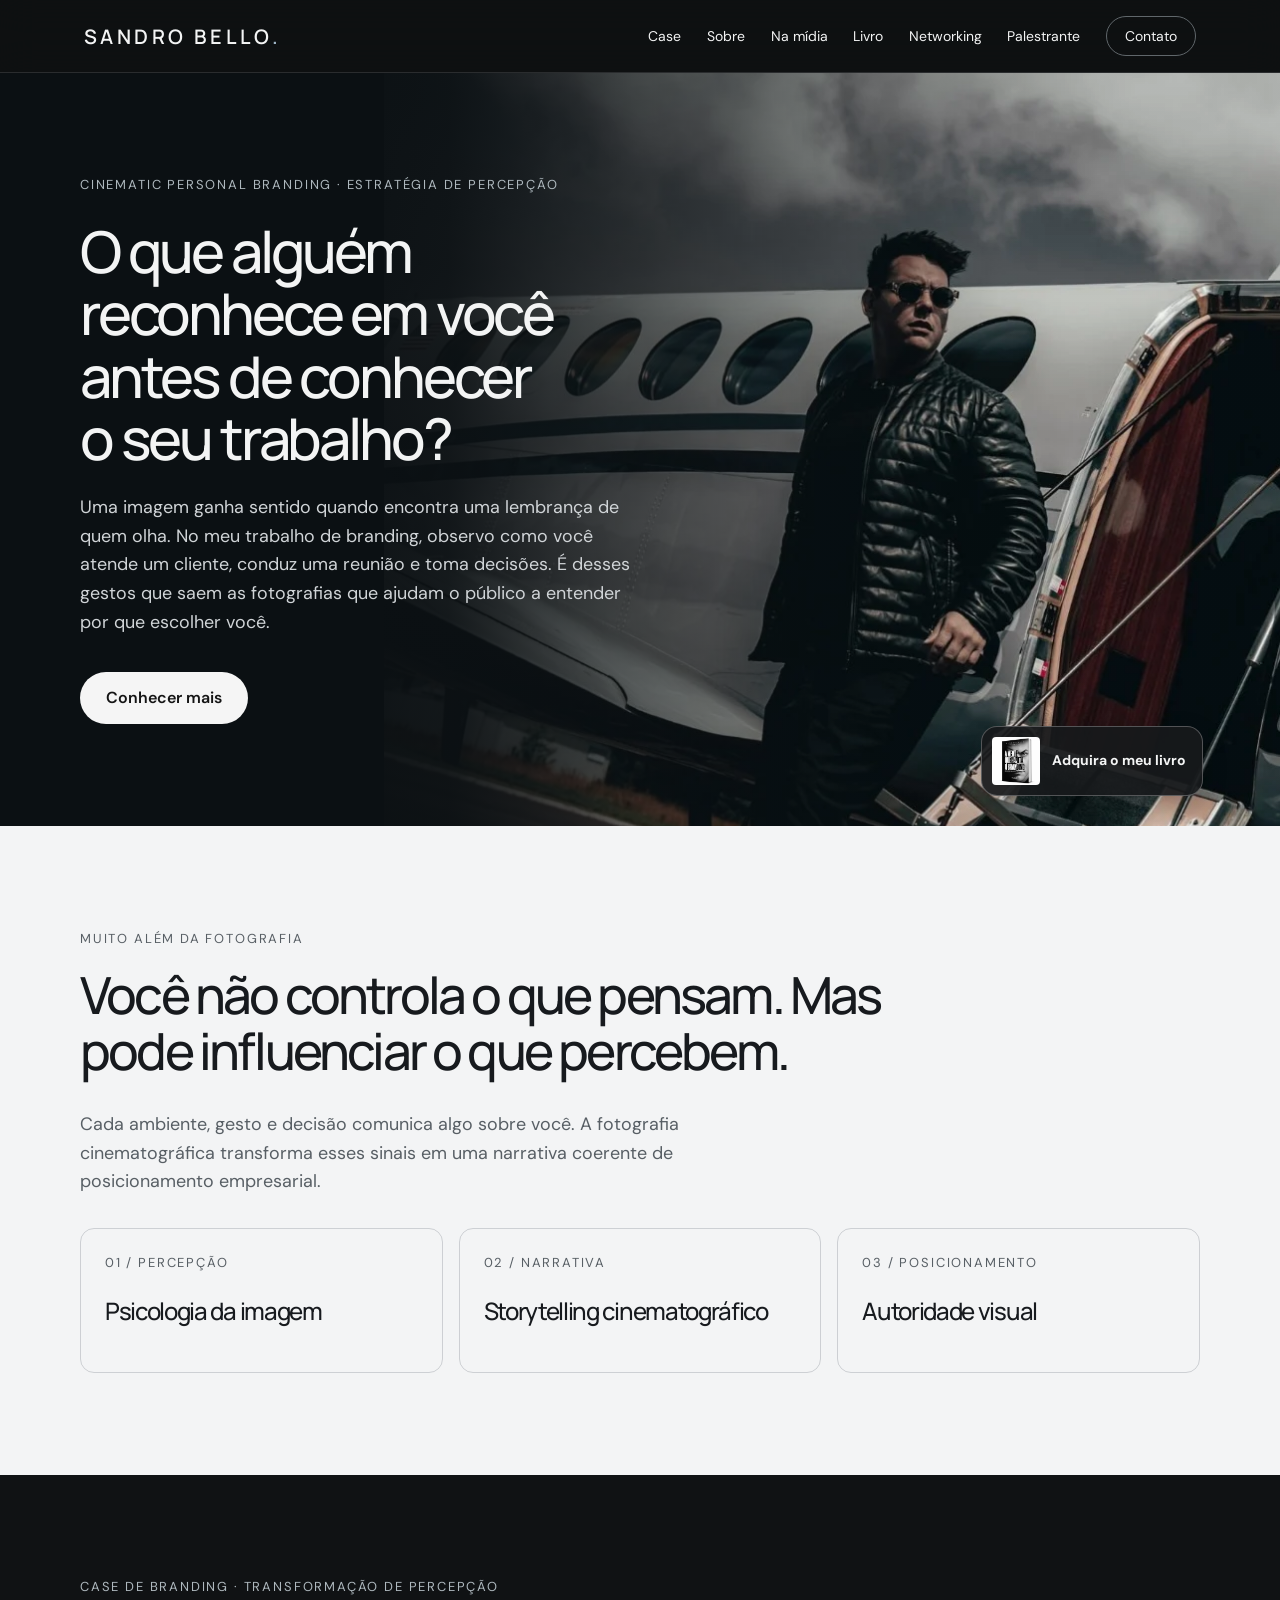
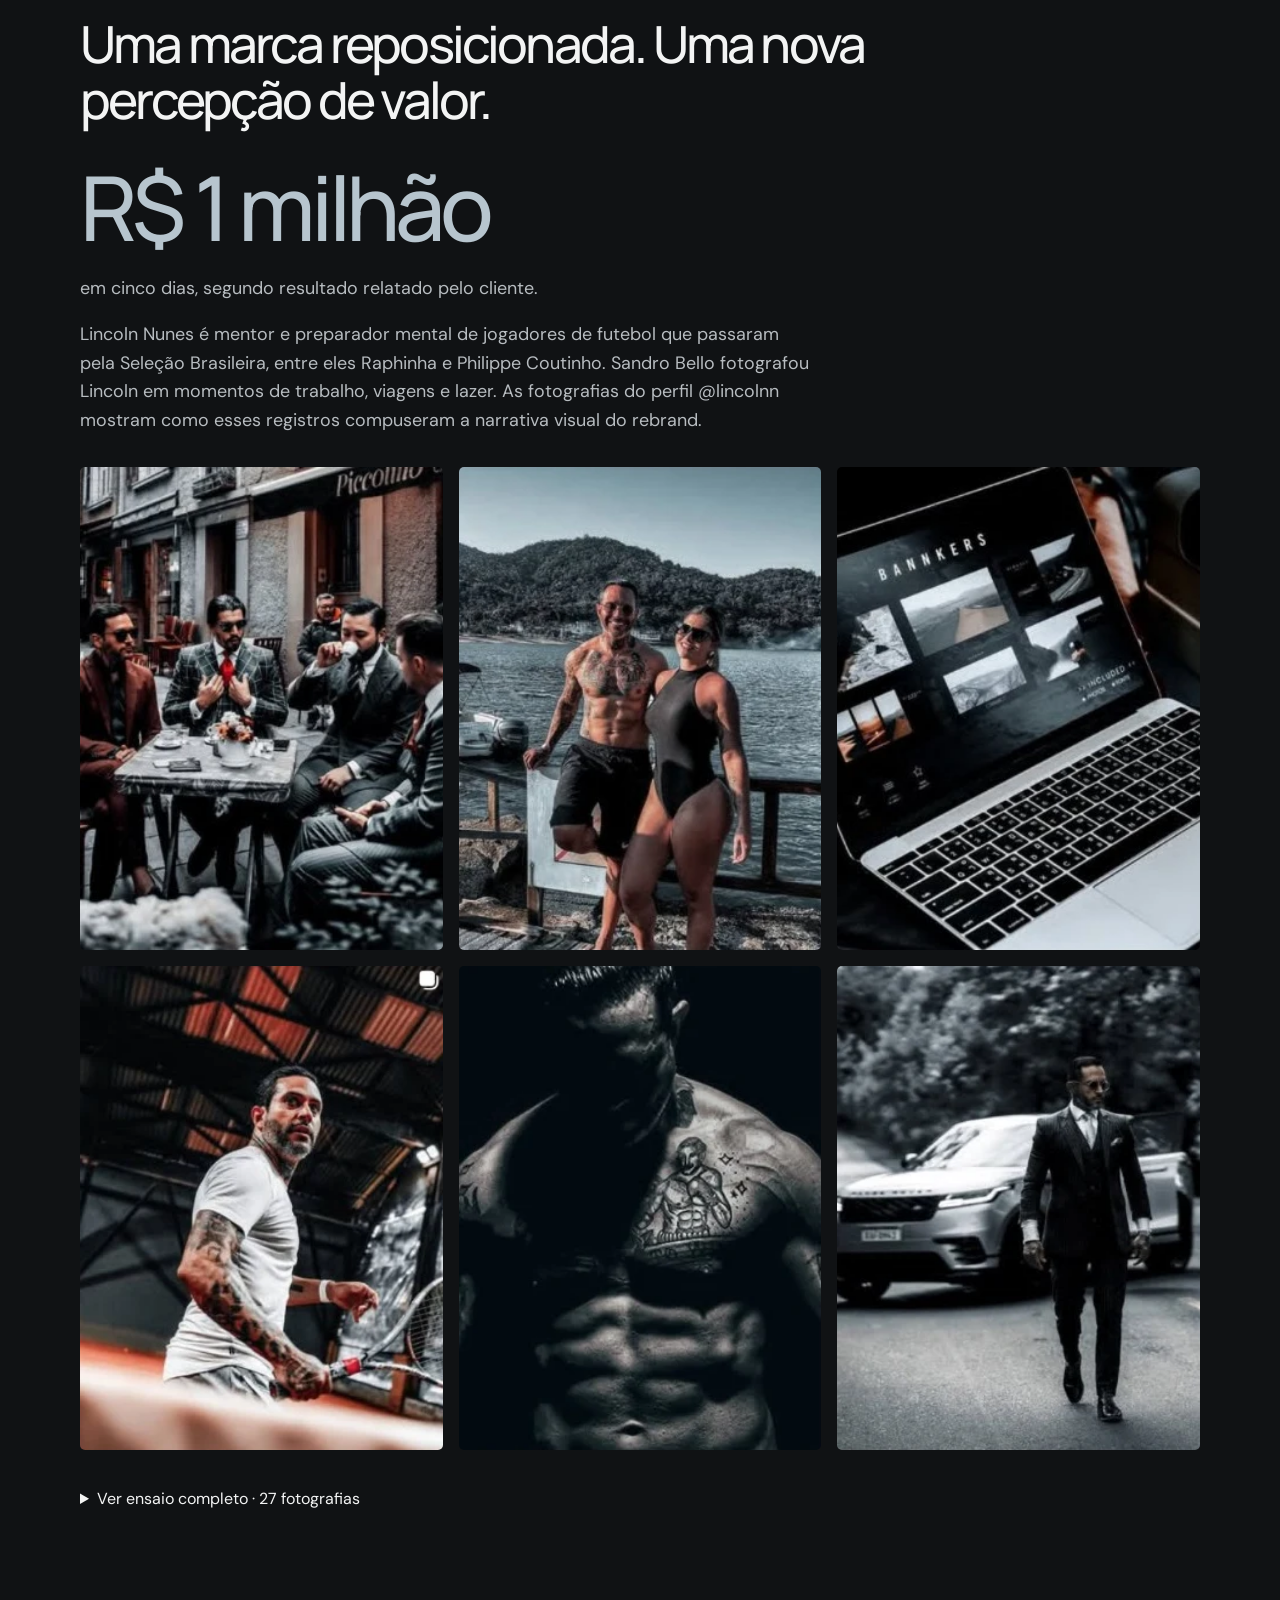
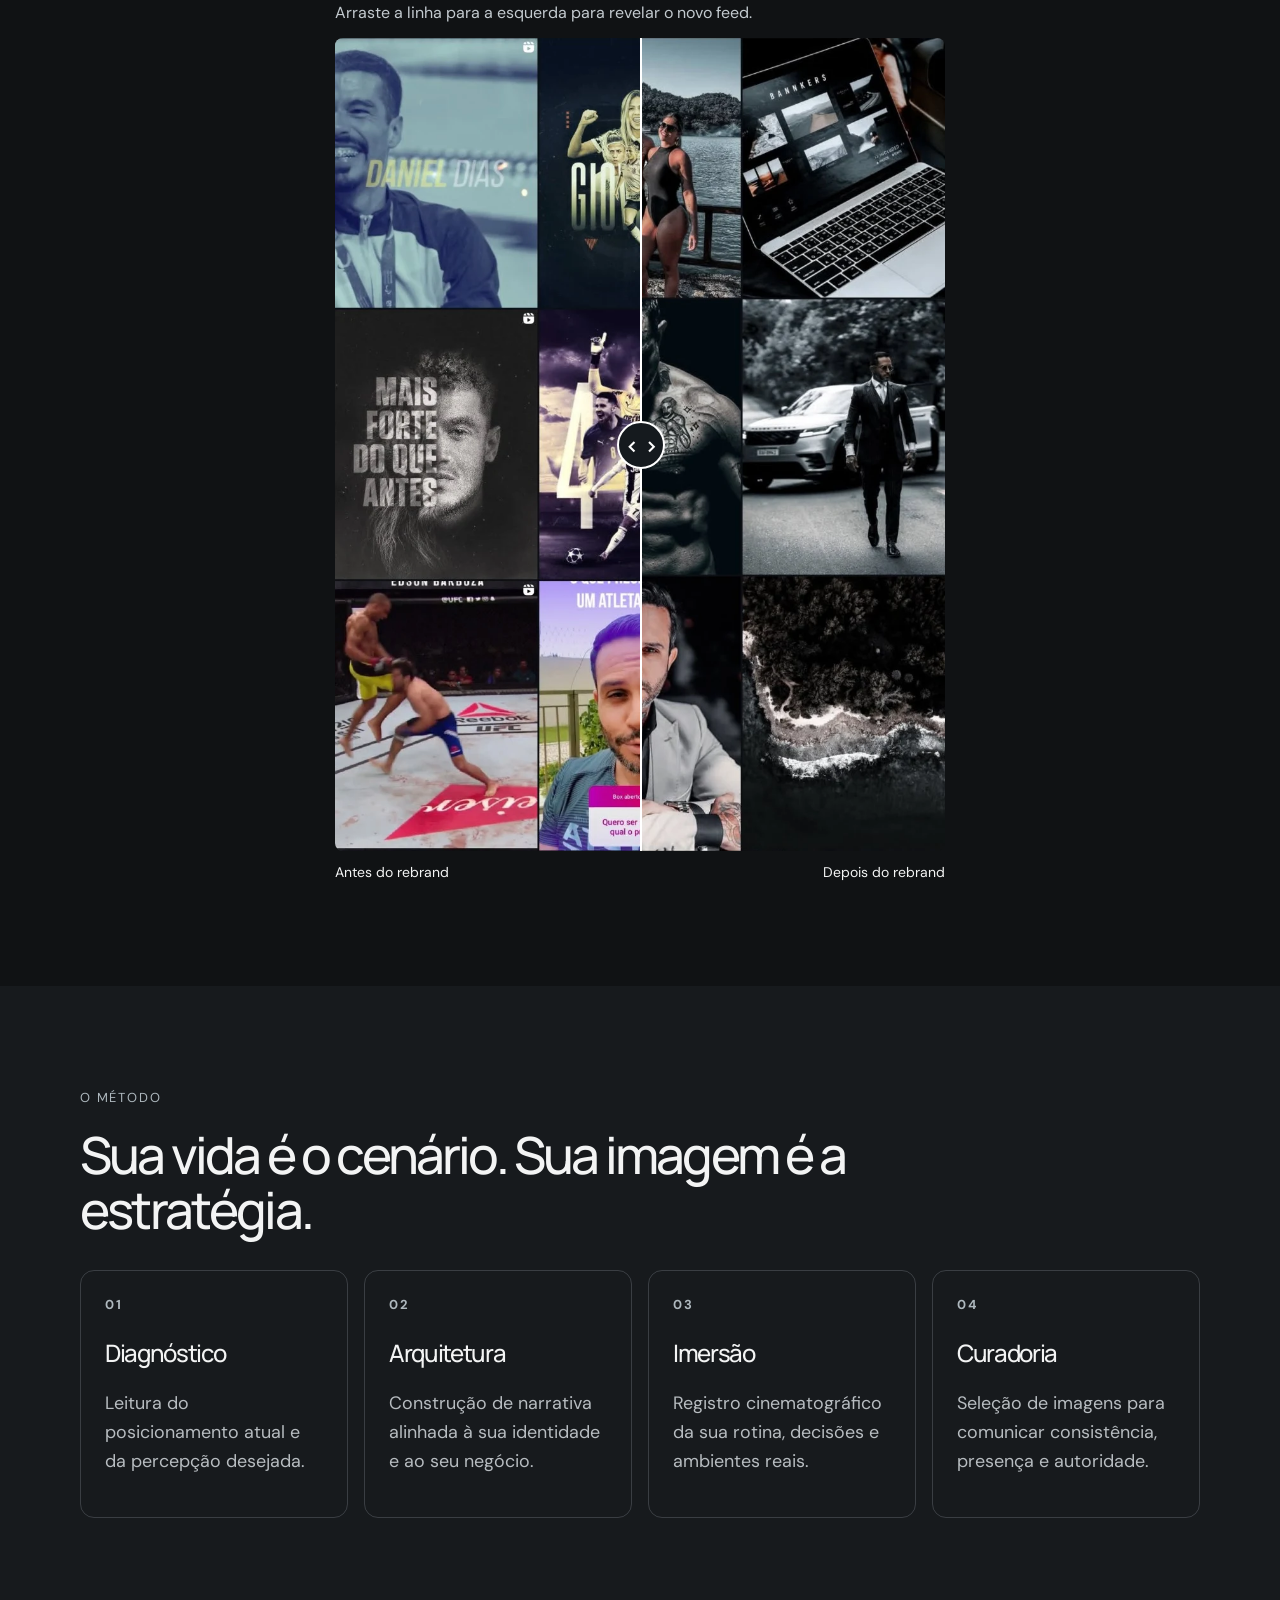
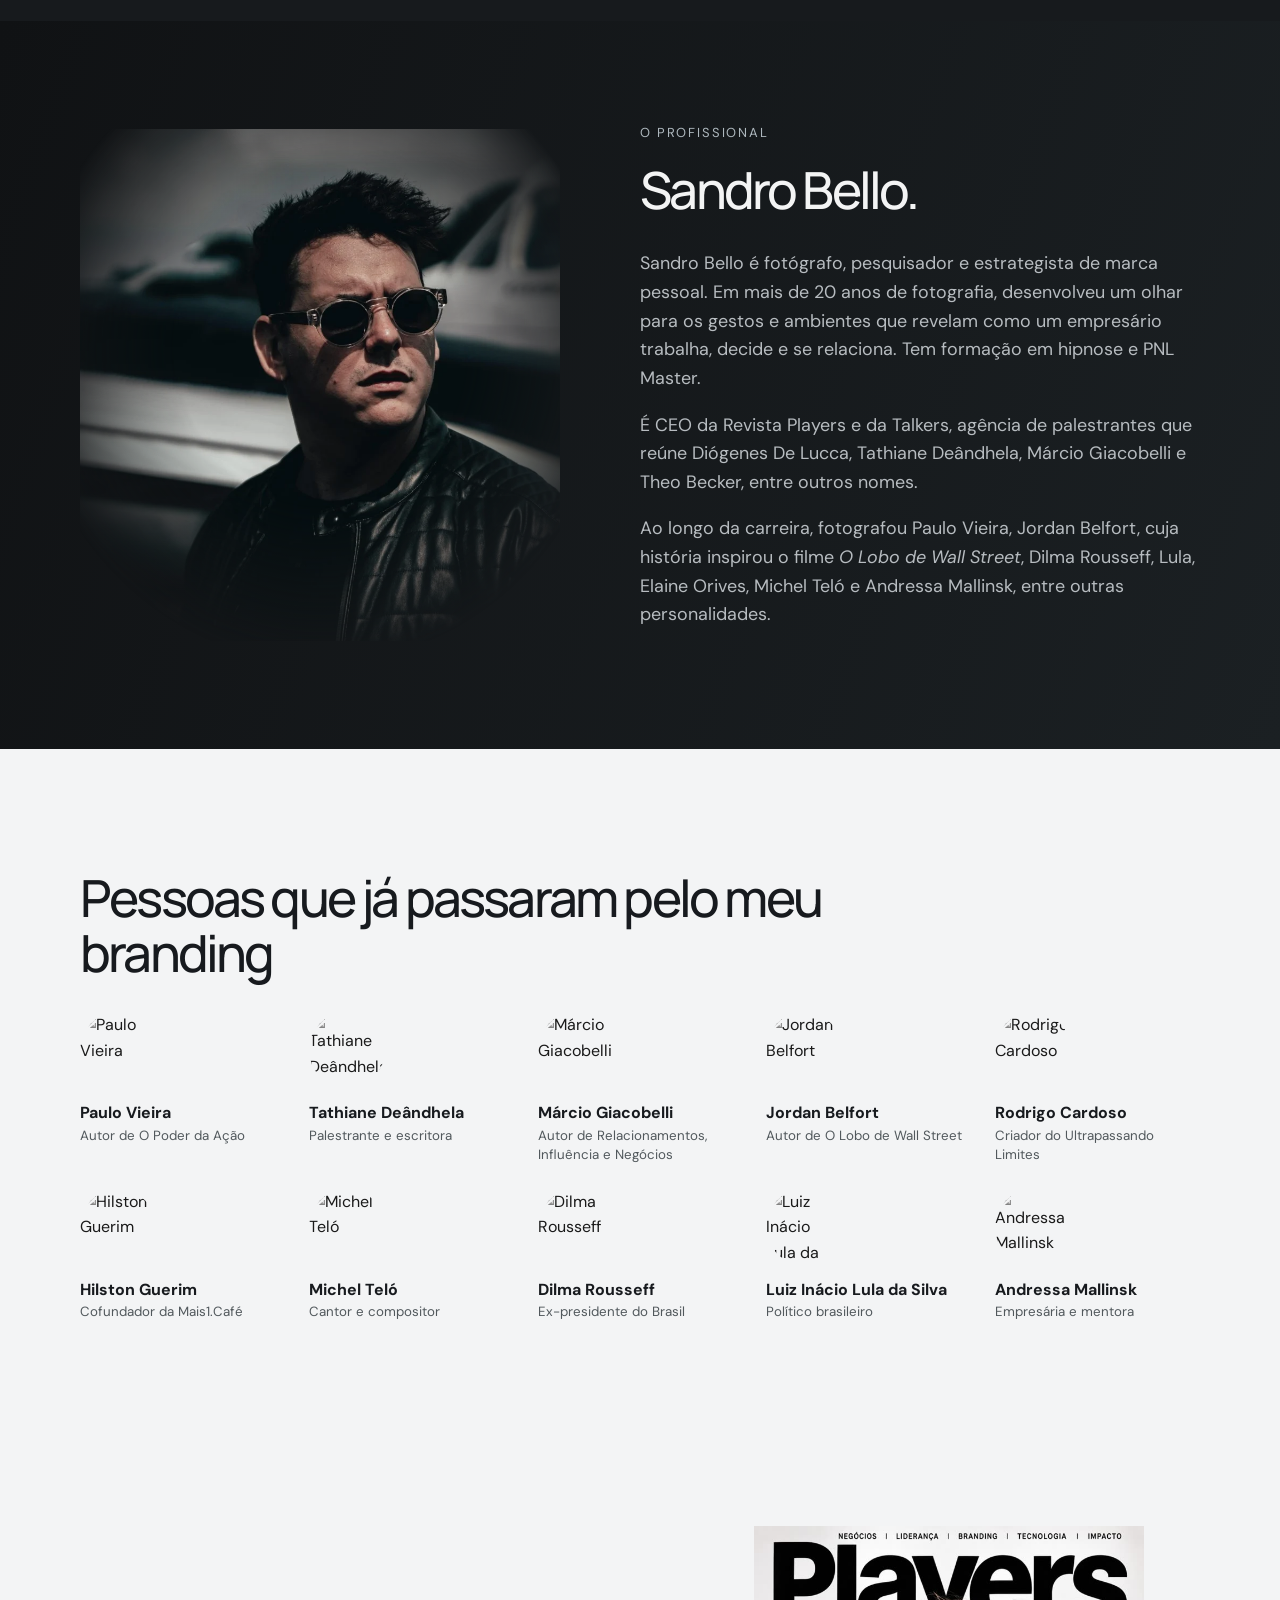
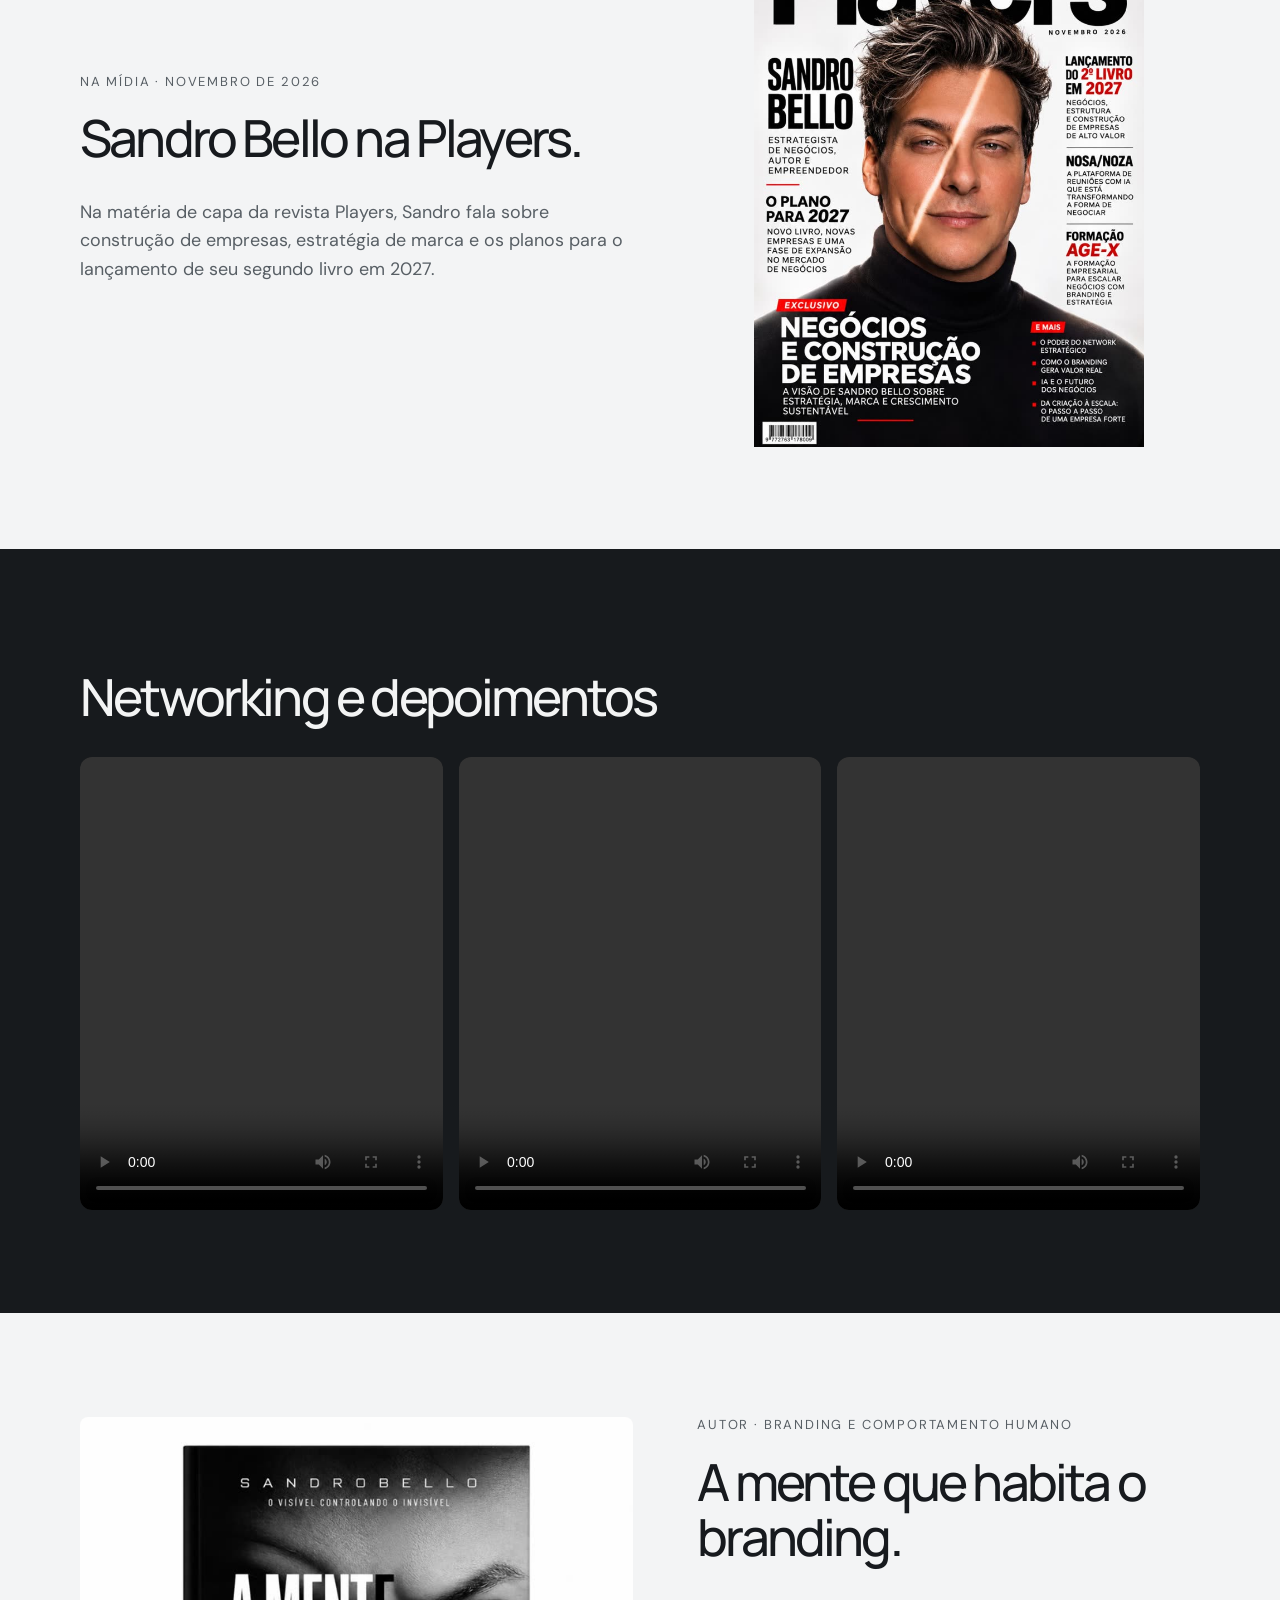
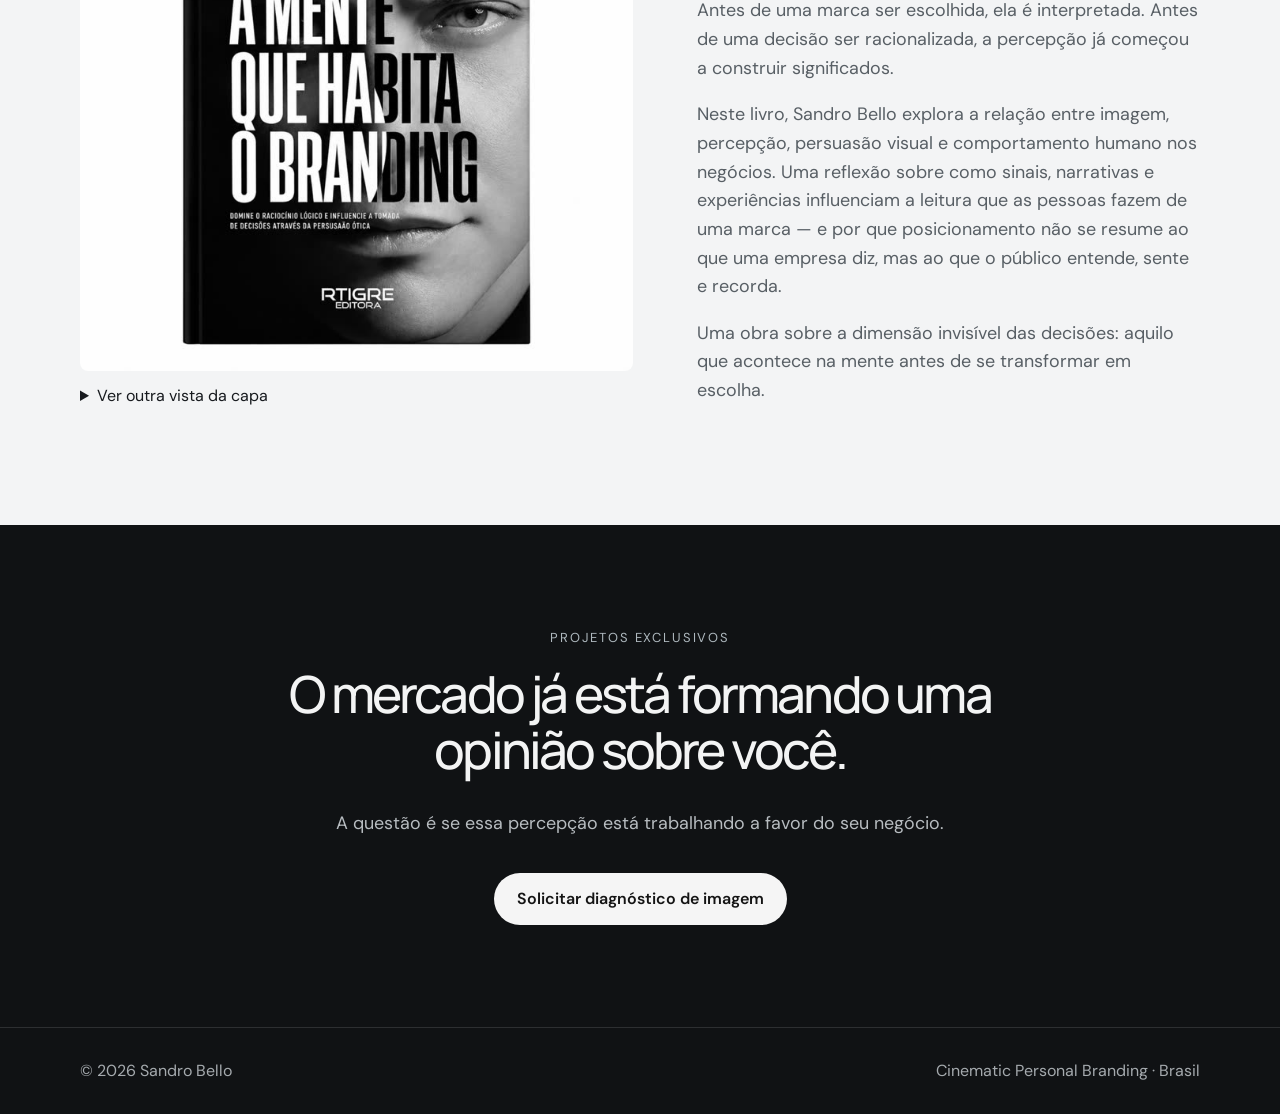
==== commit c5a88a46: "Simplifica chamada do livro e mantém foto do auditório inteira" ====
--- a/index.html
+++ b/index.html
@@ -1,4 +1,4 @@
-<!doctype html><html lang="pt-BR"><head><meta charset="utf-8"><meta name="viewport" content="width=device-width,initial-scale=1"><meta name="theme-color" content="#080808"><title>Sandro Bello — Cinematic Personal Branding</title><meta name="description" content="Branding cinematográfico, fotografia e psicologia da percepção para empresários."><link rel="preconnect" href="https://fonts.googleapis.com"><link rel="stylesheet" href="https://fonts.googleapis.com/css2?family=DM+Sans:wght@400;500;600;700&amp;family=Manrope:wght@400;500;600;700&amp;display=swap"><link rel="stylesheet" href="portfolio.css"></head><body><header><div class="bar"><a class="logo" href="#">SANDRO BELLO<span>.</span></a><button id="menu" aria-controls="nav" aria-expanded="false">Menu</button><nav id="nav"><a href="#case">Case</a><a href="#sobre">Sobre</a><a href="#players">Na mídia</a><a href="#livro">Livro</a><a href="#network">Networking</a><a href="palestrante.html">Palestrante</a><a class="contact" href="#contato">Contato</a></nav></div></header><main><section class="hero"><div class="hero-copy"><span class="eyebrow">Cinematic personal branding · Estratégia de percepção</span><h1>O que alguém reconhece em você antes de conhecer o seu trabalho?</h1><p>Uma imagem ganha sentido quando encontra uma lembrança de quem olha. No meu trabalho de branding, observo como você atende um cliente, conduz uma reunião e toma decisões. É desses gestos que saem as fotografias que ajudam o público a entender por que escolher você.</p><div><a class="button" href="#conceito">Conhecer mais</a></div></div><picture class="hero-art"><source media="(max-width:650px)" srcset="changes/embarque.webp"><img src="changes/aeronave.webp" alt="Sandro Bello junto à escada de uma aeronave"></picture><a class="book-note" href="https://livrosandrobello.vercel.app"><img src="assets/329024.jpg" alt="Capa de A Mente que Habita o Branding"><span><small>A mente que habita o branding</small><strong>Conheça e adquira meu livro</strong></span></a></section><section id="conceito" class="intro"><span class="eyebrow">Muito além da fotografia</span><h2 class="sectiontitle">Você não controla o que pensam. Mas pode influenciar o que percebem.</h2><p>Cada ambiente, gesto e decisão comunica algo sobre você. A fotografia cinematográfica transforma esses sinais em uma narrativa coerente de posicionamento empresarial.</p><div class="grid"><div class="tile"><span>01 / PERCEPÇÃO</span><h3>Psicologia da imagem</h3></div><div class="tile"><span>02 / NARRATIVA</span><h3>Storytelling cinematográfico</h3></div><div class="tile"><span>03 / POSICIONAMENTO</span><h3>Autoridade visual</h3></div></div></section><section class="case" id="case"><span class="eyebrow">Case de branding · Transformação de percepção</span><h2 class="sectiontitle">Uma marca reposicionada. Uma nova percepção de valor.</h2><div class="number">R$ 1 milhão</div><p>em cinco dias, segundo resultado relatado pelo cliente.</p><p>Lincoln Nunes é mentor e preparador mental de jogadores de futebol que passaram pela Seleção Brasileira, entre eles Raphinha e Philippe Coutinho. Sandro Bello fotografou Lincoln em momentos de trabalho, viagens e lazer. As fotografias do perfil @lincolnn mostram como esses registros compuseram a narrativa visual do rebrand.</p><div class="gallery"><img loading="lazy" width="315" height="420" src="assets/lincoln-341680-1.webp" alt="Fotografia do ensaio de Lincoln Nunes por Sandro Bello"><img loading="lazy" width="315" height="420" src="assets/lincoln-341680-2.webp" alt="Fotografia do ensaio de Lincoln Nunes por Sandro Bello"><img loading="lazy" width="315" height="420" src="assets/lincoln-341680-3.webp" alt="Fotografia do ensaio de Lincoln Nunes por Sandro Bello"><img loading="lazy" width="315" height="420" src="assets/lincoln-341680-4.webp" alt="Fotografia do ensaio de Lincoln Nunes por Sandro Bello"><img loading="lazy" width="315" height="420" src="assets/lincoln-341680-5.webp" alt="Fotografia do ensaio de Lincoln Nunes por Sandro Bello"><img loading="lazy" width="315" height="420" src="assets/lincoln-341680-6.webp" alt="Fotografia do ensaio de Lincoln Nunes por Sandro Bello"></div><details class="album"><summary>Ver ensaio completo · 27 fotografias</summary><div class="gallery"><img loading="lazy" width="315" height="420" src="assets/lincoln-341680-7.webp" alt="Fotografia do ensaio de Lincoln Nunes por Sandro Bello"><img loading="lazy" width="315" height="420" src="assets/lincoln-341680-8.webp" alt="Fotografia do ensaio de Lincoln Nunes por Sandro Bello"><img loading="lazy" width="315" height="420" src="assets/lincoln-341680-9.webp" alt="Fotografia do ensaio de Lincoln Nunes por Sandro Bello"><img loading="lazy" width="315" height="420" src="assets/lincoln-341678-1.webp" alt="Fotografia do ensaio de Lincoln Nunes por Sandro Bello"><img loading="lazy" width="315" height="420" src="assets/lincoln-341678-2.webp" alt="Fotografia do ensaio de Lincoln Nunes por Sandro Bello"><img loading="lazy" width="315" height="420" src="assets/lincoln-341678-3.webp" alt="Fotografia do ensaio de Lincoln Nunes por Sandro Bello"><img loading="lazy" width="315" height="420" src="assets/lincoln-341678-4.webp" alt="Fotografia do ensaio de Lincoln Nunes por Sandro Bello"><img loading="lazy" width="315" height="420" src="assets/lincoln-341678-5.webp" alt="Fotografia do ensaio de Lincoln Nunes por Sandro Bello"><img loading="lazy" width="315" height="420" src="assets/lincoln-341678-6.webp" alt="Fotografia do ensaio de Lincoln Nunes por Sandro Bello"><img loading="lazy" width="315" height="420" src="assets/lincoln-341678-7.webp" alt="Fotografia do ensaio de Lincoln Nunes por Sandro Bello"><img loading="lazy" width="315" height="420" src="assets/lincoln-341678-8.webp" alt="Fotografia do ensaio de Lincoln Nunes por Sandro Bello"><img loading="lazy" width="315" height="420" src="assets/lincoln-341678-9.webp" alt="Fotografia do ensaio de Lincoln Nunes por Sandro Bello"><img loading="lazy" width="315" height="420" src="assets/lincoln-341674-1.webp" alt="Fotografia do ensaio de Lincoln Nunes por Sandro Bello"><img loading="lazy" width="315" height="420" src="assets/lincoln-341674-2.webp" alt="Fotografia do ensaio de Lincoln Nunes por Sandro Bello"><img loading="lazy" width="315" height="420" src="assets/lincoln-341674-3.webp" alt="Fotografia do ensaio de Lincoln Nunes por Sandro Bello"><img loading="lazy" width="315" height="420" src="assets/lincoln-341674-4.webp" alt="Fotografia do ensaio de Lincoln Nunes por Sandro Bello"><img loading="lazy" width="315" height="420" src="assets/lincoln-341674-5.webp" alt="Fotografia do ensaio de Lincoln Nunes por Sandro Bello"><img loading="lazy" width="315" height="420" src="assets/lincoln-341674-6.webp" alt="Fotografia do ensaio de Lincoln Nunes por Sandro Bello"><img loading="lazy" width="315" height="420" src="assets/lincoln-341674-7.webp" alt="Fotografia do ensaio de Lincoln Nunes por Sandro Bello"><img loading="lazy" width="315" height="420" src="assets/lincoln-341674-8.webp" alt="Fotografia do ensaio de Lincoln Nunes por Sandro Bello"><img loading="lazy" width="315" height="420" src="assets/lincoln-341674-9.webp" alt="Fotografia do ensaio de Lincoln Nunes por Sandro Bello"></div></details><figure class="comparison"><figcaption>Arraste a linha para a esquerda para revelar o novo feed.</figcaption><div class="compare"><img src="changes/depois.webp" alt="Depois do rebrand, nove fotografias da rotina de Lincoln"><img class="old" src="changes/antes.webp" alt="Antes do rebrand, nove publicações do perfil de Lincoln"><span class="divider" aria-hidden="true"><b>‹ ›</b></span><input type="range" min="0" max="100" value="50" aria-label="Porcentagem visível do feed antigo" oninput="this.parentElement.style.setProperty('--pos',this.value+'%')"></div><div class="legend"><span>Antes do rebrand</span><span>Depois do rebrand</span></div></figure></section><section id="metodo"><span class="eyebrow">O método</span><h2 class="sectiontitle">Sua vida é o cenário. Sua imagem é a estratégia.</h2><div class="steps"><article><strong>01</strong><h3>Diagnóstico</h3><p>Leitura do posicionamento atual e da percepção desejada.</p></article><article><strong>02</strong><h3>Arquitetura</h3><p>Construção de narrativa alinhada à sua identidade e ao seu negócio.</p></article><article><strong>03</strong><h3>Imersão</h3><p>Registro cinematográfico da sua rotina, decisões e ambientes reais.</p></article><article><strong>04</strong><h3>Curadoria</h3><p>Seleção de imagens para comunicar consistência, presença e autoridade.</p></article></div></section><section class="about line profile" id="sobre"><img loading="lazy" src="changes/retrato.webp" alt="Retrato de Sandro Bello junto à aeronave"><div><span class="eyebrow">O profissional</span><h2 class="sectiontitle">Sandro Bello.</h2><p>Sandro Bello é fotógrafo, pesquisador e estrategista de marca pessoal. Em mais de 20 anos de fotografia, desenvolveu um olhar para os gestos e ambientes que revelam como um empresário trabalha, decide e se relaciona. Tem formação em hipnose e PNL Master.</p><p>É CEO da Revista Players e da Talkers, agência de palestrantes que reúne Diógenes De Lucca, Tathiane Deândhela, Márcio Giacobelli e Theo Becker, entre outros nomes.</p><p>Ao longo da carreira, fotografou Paulo Vieira, Jordan Belfort, cuja história inspirou o filme <em>O Lobo de Wall Street</em>, Dilma Rousseff, Lula, Elaine Orives, Michel Teló e Andressa Mallinsk, entre outras personalidades.</p></div></section><section class="references" id="referencias"><h2 class="sectiontitle">Pessoas que já passaram pelo meu branding</h2><div class="portraits"><figure><img loading="lazy" referrerpolicy="no-referrer" src="https://afnoticias.com.br/static/cache/2026/c200f60a65692deaf1127cdfb1244691.jpg" alt="Paulo Vieira"><figcaption><strong>Paulo Vieira</strong><small>Autor de O Poder da Ação</small></figcaption></figure><figure><img loading="lazy" referrerpolicy="no-referrer" src="https://leiamaisba.com.br/upload/images/2022-08-06/20220806095122_IMG-20220719-WA0015--1-.jpg" alt="Tathiane Deândhela"><figcaption><strong>Tathiane Deândhela</strong><small>Palestrante e escritora</small></figcaption></figure><figure><img loading="lazy" referrerpolicy="no-referrer" src="https://www.institutoexito.com.br/storage/app/uploads/gNIFpPECYrYEJ30aYO4i4iUjmxs7az0ZqvK02jZo.jpg" alt="Márcio Giacobelli"><figcaption><strong>Márcio Giacobelli</strong><small>Autor de Relacionamentos, Influência e Negócios</small></figcaption></figure><figure><img loading="lazy" referrerpolicy="no-referrer" src="https://www.tagesspiegel.de/images/2535649/alternates/BASE_1_1_W1000/1658565418000/jordan.jpeg" alt="Jordan Belfort"><figcaption><strong>Jordan Belfort</strong><small>Autor de O Lobo de Wall Street</small></figcaption></figure><figure><img loading="lazy" referrerpolicy="no-referrer" src="https://uploads.folhavitoria.com.br/2024/11/mO7dYjjN-image-2656.webp" alt="Rodrigo Cardoso"><figcaption><strong>Rodrigo Cardoso</strong><small>Criador do Ultrapassando Limites</small></figcaption></figure><figure><img loading="lazy" referrerpolicy="no-referrer" src="https://blcompany.com.br/map/wp-content/uploads/2023/10/convidado_Hilston-Guerim-001-768x768.webp" alt="Hilston Guerim"><figcaption><strong>Hilston Guerim</strong><small>Cofundador da Mais1.Café</small></figcaption></figure><figure><img loading="lazy" referrerpolicy="no-referrer" src="https://cdn.jornaldebeltrao.com.br/wp-content/uploads/2024/06/Michel-Telo.jpg" alt="Michel Teló"><figcaption><strong>Michel Teló</strong><small>Cantor e compositor</small></figcaption></figure><figure><img loading="lazy" referrerpolicy="no-referrer" src="https://www.divulga.com.mx/wp-content/uploads/2022/01/dilma-rousseff-1-e1651596778709.png" alt="Dilma Rousseff"><figcaption><strong>Dilma Rousseff</strong><small>Ex-presidente do Brasil</small></figcaption></figure><figure><img loading="lazy" referrerpolicy="no-referrer" src="https://upload.wikimedia.org/wikipedia/commons/a/ae/Foto_oficial_de_Luiz_In%C3%A1cio_Lula_da_Silva_%28recortada%29.jpg" alt="Luiz Inácio Lula da Silva"><figcaption><strong>Luiz Inácio Lula da Silva</strong><small>Político brasileiro</small></figcaption></figure><figure><img loading="lazy" referrerpolicy="no-referrer" src="https://istoe.com.br/wp-content/uploads/2023/04/foto-abre-publi-andressa-mallinsk-site-istoe.jpg" alt="Andressa Mallinsk"><figcaption><strong>Andressa Mallinsk</strong><small>Empresária e mentora</small></figcaption></figure></div></section><section class="press" id="players"><div><span class="eyebrow">Na mídia · Novembro de 2026</span><h2 class="sectiontitle">Sandro Bello na Players.</h2><p>Na matéria de capa da revista Players, Sandro fala sobre construção de empresas, estratégia de marca e os planos para o lançamento de seu segundo livro em 2027.</p></div><img loading="lazy" src="assets/338181.jpg" alt="Capa de novembro de 2026 da revista Players com Sandro Bello"></section><section id="network"><h2 class="sectiontitle">Networking e depoimentos</h2><div class="pair films"><video controls playsinline preload="metadata" aria-label="Registro de networking 1" src="assets/330667.mp4#t=0.1"></video><video controls playsinline preload="metadata" aria-label="Registro de networking 2" src="assets/337021.mp4#t=0.1"></video><video controls playsinline preload="metadata" aria-label="Depoimento em vídeo" src="assets/depoimento.mp4#t=0.1"></video></div></section><section id="livro"><div class="book-view"><img loading="lazy" src="assets/329023.jpg" alt="A mente que habita o branding, de Sandro Bello"><details><summary>Ver outra vista da capa</summary><img loading="lazy" src="assets/329024.jpg" alt="Segunda vista do livro"></details></div><div><span class="eyebrow">Autor · Branding e comportamento humano</span><h2 class="sectiontitle">A mente que habita o branding.</h2><p>Antes de uma marca ser escolhida, ela é interpretada. Antes de uma decisão ser racionalizada, a percepção já começou a construir significados.</p><p>Neste livro, Sandro Bello explora a relação entre imagem, percepção, persuasão visual e comportamento humano nos negócios. Uma reflexão sobre como sinais, narrativas e experiências influenciam a leitura que as pessoas fazem de uma marca — e por que posicionamento não se resume ao que uma empresa diz, mas ao que o público entende, sente e recorda.</p><p>Uma obra sobre a dimensão invisível das decisões: aquilo que acontece na mente antes de se transformar em escolha.</p></div></section><section class="cta" id="contato"><span class="eyebrow">Projetos exclusivos</span><h2 class="sectiontitle">O mercado já está formando uma opinião sobre você.</h2><p>A questão é se essa percepção está trabalhando a favor do seu negócio.</p><a class="button" href="https://www.instagram.com/_sandrobello/" target="_blank" rel="noopener">Solicitar diagnóstico de imagem</a></section></main><footer><span>© 2026 Sandro Bello</span><span>Cinematic Personal Branding · Brasil</span></footer><script>
+<!doctype html><html lang="pt-BR"><head><meta charset="utf-8"><meta name="viewport" content="width=device-width,initial-scale=1"><meta name="theme-color" content="#080808"><title>Sandro Bello — Cinematic Personal Branding</title><meta name="description" content="Branding cinematográfico, fotografia e psicologia da percepção para empresários."><link rel="preconnect" href="https://fonts.googleapis.com"><link rel="stylesheet" href="https://fonts.googleapis.com/css2?family=DM+Sans:wght@400;500;600;700&amp;family=Manrope:wght@400;500;600;700&amp;display=swap"><link rel="stylesheet" href="portfolio.css"></head><body><header><div class="bar"><a class="logo" href="#">SANDRO BELLO<span>.</span></a><button id="menu" aria-controls="nav" aria-expanded="false">Menu</button><nav id="nav"><a href="#case">Case</a><a href="#sobre">Sobre</a><a href="#players">Na mídia</a><a href="#livro">Livro</a><a href="#network">Networking</a><a href="palestrante.html">Palestrante</a><a class="contact" href="#contato">Contato</a></nav></div></header><main><section class="hero"><div class="hero-copy"><span class="eyebrow">Cinematic personal branding · Estratégia de percepção</span><h1>O que alguém reconhece em você antes de conhecer o seu trabalho?</h1><p>Uma imagem ganha sentido quando encontra uma lembrança de quem olha. No meu trabalho de branding, observo como você atende um cliente, conduz uma reunião e toma decisões. É desses gestos que saem as fotografias que ajudam o público a entender por que escolher você.</p><div><a class="button" href="#conceito">Conhecer mais</a></div></div><picture class="hero-art"><source media="(max-width:650px)" srcset="changes/embarque.webp"><img src="changes/aeronave.webp" alt="Sandro Bello junto à escada de uma aeronave"></picture><a class="book-note" href="https://livrosandrobello.vercel.app"><img src="assets/329024.jpg" alt="Capa de A Mente que Habita o Branding"><span><strong>Adquira o meu livro</strong></span></a></section><section id="conceito" class="intro"><span class="eyebrow">Muito além da fotografia</span><h2 class="sectiontitle">Você não controla o que pensam. Mas pode influenciar o que percebem.</h2><p>Cada ambiente, gesto e decisão comunica algo sobre você. A fotografia cinematográfica transforma esses sinais em uma narrativa coerente de posicionamento empresarial.</p><div class="grid"><div class="tile"><span>01 / PERCEPÇÃO</span><h3>Psicologia da imagem</h3></div><div class="tile"><span>02 / NARRATIVA</span><h3>Storytelling cinematográfico</h3></div><div class="tile"><span>03 / POSICIONAMENTO</span><h3>Autoridade visual</h3></div></div></section><section class="case" id="case"><span class="eyebrow">Case de branding · Transformação de percepção</span><h2 class="sectiontitle">Uma marca reposicionada. Uma nova percepção de valor.</h2><div class="number">R$ 1 milhão</div><p>em cinco dias, segundo resultado relatado pelo cliente.</p><p>Lincoln Nunes é mentor e preparador mental de jogadores de futebol que passaram pela Seleção Brasileira, entre eles Raphinha e Philippe Coutinho. Sandro Bello fotografou Lincoln em momentos de trabalho, viagens e lazer. As fotografias do perfil @lincolnn mostram como esses registros compuseram a narrativa visual do rebrand.</p><div class="gallery"><img loading="lazy" width="315" height="420" src="assets/lincoln-341680-1.webp" alt="Fotografia do ensaio de Lincoln Nunes por Sandro Bello"><img loading="lazy" width="315" height="420" src="assets/lincoln-341680-2.webp" alt="Fotografia do ensaio de Lincoln Nunes por Sandro Bello"><img loading="lazy" width="315" height="420" src="assets/lincoln-341680-3.webp" alt="Fotografia do ensaio de Lincoln Nunes por Sandro Bello"><img loading="lazy" width="315" height="420" src="assets/lincoln-341680-4.webp" alt="Fotografia do ensaio de Lincoln Nunes por Sandro Bello"><img loading="lazy" width="315" height="420" src="assets/lincoln-341680-5.webp" alt="Fotografia do ensaio de Lincoln Nunes por Sandro Bello"><img loading="lazy" width="315" height="420" src="assets/lincoln-341680-6.webp" alt="Fotografia do ensaio de Lincoln Nunes por Sandro Bello"></div><details class="album"><summary>Ver ensaio completo · 27 fotografias</summary><div class="gallery"><img loading="lazy" width="315" height="420" src="assets/lincoln-341680-7.webp" alt="Fotografia do ensaio de Lincoln Nunes por Sandro Bello"><img loading="lazy" width="315" height="420" src="assets/lincoln-341680-8.webp" alt="Fotografia do ensaio de Lincoln Nunes por Sandro Bello"><img loading="lazy" width="315" height="420" src="assets/lincoln-341680-9.webp" alt="Fotografia do ensaio de Lincoln Nunes por Sandro Bello"><img loading="lazy" width="315" height="420" src="assets/lincoln-341678-1.webp" alt="Fotografia do ensaio de Lincoln Nunes por Sandro Bello"><img loading="lazy" width="315" height="420" src="assets/lincoln-341678-2.webp" alt="Fotografia do ensaio de Lincoln Nunes por Sandro Bello"><img loading="lazy" width="315" height="420" src="assets/lincoln-341678-3.webp" alt="Fotografia do ensaio de Lincoln Nunes por Sandro Bello"><img loading="lazy" width="315" height="420" src="assets/lincoln-341678-4.webp" alt="Fotografia do ensaio de Lincoln Nunes por Sandro Bello"><img loading="lazy" width="315" height="420" src="assets/lincoln-341678-5.webp" alt="Fotografia do ensaio de Lincoln Nunes por Sandro Bello"><img loading="lazy" width="315" height="420" src="assets/lincoln-341678-6.webp" alt="Fotografia do ensaio de Lincoln Nunes por Sandro Bello"><img loading="lazy" width="315" height="420" src="assets/lincoln-341678-7.webp" alt="Fotografia do ensaio de Lincoln Nunes por Sandro Bello"><img loading="lazy" width="315" height="420" src="assets/lincoln-341678-8.webp" alt="Fotografia do ensaio de Lincoln Nunes por Sandro Bello"><img loading="lazy" width="315" height="420" src="assets/lincoln-341678-9.webp" alt="Fotografia do ensaio de Lincoln Nunes por Sandro Bello"><img loading="lazy" width="315" height="420" src="assets/lincoln-341674-1.webp" alt="Fotografia do ensaio de Lincoln Nunes por Sandro Bello"><img loading="lazy" width="315" height="420" src="assets/lincoln-341674-2.webp" alt="Fotografia do ensaio de Lincoln Nunes por Sandro Bello"><img loading="lazy" width="315" height="420" src="assets/lincoln-341674-3.webp" alt="Fotografia do ensaio de Lincoln Nunes por Sandro Bello"><img loading="lazy" width="315" height="420" src="assets/lincoln-341674-4.webp" alt="Fotografia do ensaio de Lincoln Nunes por Sandro Bello"><img loading="lazy" width="315" height="420" src="assets/lincoln-341674-5.webp" alt="Fotografia do ensaio de Lincoln Nunes por Sandro Bello"><img loading="lazy" width="315" height="420" src="assets/lincoln-341674-6.webp" alt="Fotografia do ensaio de Lincoln Nunes por Sandro Bello"><img loading="lazy" width="315" height="420" src="assets/lincoln-341674-7.webp" alt="Fotografia do ensaio de Lincoln Nunes por Sandro Bello"><img loading="lazy" width="315" height="420" src="assets/lincoln-341674-8.webp" alt="Fotografia do ensaio de Lincoln Nunes por Sandro Bello"><img loading="lazy" width="315" height="420" src="assets/lincoln-341674-9.webp" alt="Fotografia do ensaio de Lincoln Nunes por Sandro Bello"></div></details><figure class="comparison"><figcaption>Arraste a linha para a esquerda para revelar o novo feed.</figcaption><div class="compare"><img src="changes/depois.webp" alt="Depois do rebrand, nove fotografias da rotina de Lincoln"><img class="old" src="changes/antes.webp" alt="Antes do rebrand, nove publicações do perfil de Lincoln"><span class="divider" aria-hidden="true"><b>‹ ›</b></span><input type="range" min="0" max="100" value="50" aria-label="Porcentagem visível do feed antigo" oninput="this.parentElement.style.setProperty('--pos',this.value+'%')"></div><div class="legend"><span>Antes do rebrand</span><span>Depois do rebrand</span></div></figure></section><section id="metodo"><span class="eyebrow">O método</span><h2 class="sectiontitle">Sua vida é o cenário. Sua imagem é a estratégia.</h2><div class="steps"><article><strong>01</strong><h3>Diagnóstico</h3><p>Leitura do posicionamento atual e da percepção desejada.</p></article><article><strong>02</strong><h3>Arquitetura</h3><p>Construção de narrativa alinhada à sua identidade e ao seu negócio.</p></article><article><strong>03</strong><h3>Imersão</h3><p>Registro cinematográfico da sua rotina, decisões e ambientes reais.</p></article><article><strong>04</strong><h3>Curadoria</h3><p>Seleção de imagens para comunicar consistência, presença e autoridade.</p></article></div></section><section class="about line profile" id="sobre"><img loading="lazy" src="changes/retrato.webp" alt="Retrato de Sandro Bello junto à aeronave"><div><span class="eyebrow">O profissional</span><h2 class="sectiontitle">Sandro Bello.</h2><p>Sandro Bello é fotógrafo, pesquisador e estrategista de marca pessoal. Em mais de 20 anos de fotografia, desenvolveu um olhar para os gestos e ambientes que revelam como um empresário trabalha, decide e se relaciona. Tem formação em hipnose e PNL Master.</p><p>É CEO da Revista Players e da Talkers, agência de palestrantes que reúne Diógenes De Lucca, Tathiane Deândhela, Márcio Giacobelli e Theo Becker, entre outros nomes.</p><p>Ao longo da carreira, fotografou Paulo Vieira, Jordan Belfort, cuja história inspirou o filme <em>O Lobo de Wall Street</em>, Dilma Rousseff, Lula, Elaine Orives, Michel Teló e Andressa Mallinsk, entre outras personalidades.</p></div></section><section class="references" id="referencias"><h2 class="sectiontitle">Pessoas que já passaram pelo meu branding</h2><div class="portraits"><figure><img loading="lazy" referrerpolicy="no-referrer" src="https://afnoticias.com.br/static/cache/2026/c200f60a65692deaf1127cdfb1244691.jpg" alt="Paulo Vieira"><figcaption><strong>Paulo Vieira</strong><small>Autor de O Poder da Ação</small></figcaption></figure><figure><img loading="lazy" referrerpolicy="no-referrer" src="https://leiamaisba.com.br/upload/images/2022-08-06/20220806095122_IMG-20220719-WA0015--1-.jpg" alt="Tathiane Deândhela"><figcaption><strong>Tathiane Deândhela</strong><small>Palestrante e escritora</small></figcaption></figure><figure><img loading="lazy" referrerpolicy="no-referrer" src="https://www.institutoexito.com.br/storage/app/uploads/gNIFpPECYrYEJ30aYO4i4iUjmxs7az0ZqvK02jZo.jpg" alt="Márcio Giacobelli"><figcaption><strong>Márcio Giacobelli</strong><small>Autor de Relacionamentos, Influência e Negócios</small></figcaption></figure><figure><img loading="lazy" referrerpolicy="no-referrer" src="https://www.tagesspiegel.de/images/2535649/alternates/BASE_1_1_W1000/1658565418000/jordan.jpeg" alt="Jordan Belfort"><figcaption><strong>Jordan Belfort</strong><small>Autor de O Lobo de Wall Street</small></figcaption></figure><figure><img loading="lazy" referrerpolicy="no-referrer" src="https://uploads.folhavitoria.com.br/2024/11/mO7dYjjN-image-2656.webp" alt="Rodrigo Cardoso"><figcaption><strong>Rodrigo Cardoso</strong><small>Criador do Ultrapassando Limites</small></figcaption></figure><figure><img loading="lazy" referrerpolicy="no-referrer" src="https://blcompany.com.br/map/wp-content/uploads/2023/10/convidado_Hilston-Guerim-001-768x768.webp" alt="Hilston Guerim"><figcaption><strong>Hilston Guerim</strong><small>Cofundador da Mais1.Café</small></figcaption></figure><figure><img loading="lazy" referrerpolicy="no-referrer" src="https://cdn.jornaldebeltrao.com.br/wp-content/uploads/2024/06/Michel-Telo.jpg" alt="Michel Teló"><figcaption><strong>Michel Teló</strong><small>Cantor e compositor</small></figcaption></figure><figure><img loading="lazy" referrerpolicy="no-referrer" src="https://www.divulga.com.mx/wp-content/uploads/2022/01/dilma-rousseff-1-e1651596778709.png" alt="Dilma Rousseff"><figcaption><strong>Dilma Rousseff</strong><small>Ex-presidente do Brasil</small></figcaption></figure><figure><img loading="lazy" referrerpolicy="no-referrer" src="https://upload.wikimedia.org/wikipedia/commons/a/ae/Foto_oficial_de_Luiz_In%C3%A1cio_Lula_da_Silva_%28recortada%29.jpg" alt="Luiz Inácio Lula da Silva"><figcaption><strong>Luiz Inácio Lula da Silva</strong><small>Político brasileiro</small></figcaption></figure><figure><img loading="lazy" referrerpolicy="no-referrer" src="https://istoe.com.br/wp-content/uploads/2023/04/foto-abre-publi-andressa-mallinsk-site-istoe.jpg" alt="Andressa Mallinsk"><figcaption><strong>Andressa Mallinsk</strong><small>Empresária e mentora</small></figcaption></figure></div></section><section class="press" id="players"><div><span class="eyebrow">Na mídia · Novembro de 2026</span><h2 class="sectiontitle">Sandro Bello na Players.</h2><p>Na matéria de capa da revista Players, Sandro fala sobre construção de empresas, estratégia de marca e os planos para o lançamento de seu segundo livro em 2027.</p></div><img loading="lazy" src="assets/338181.jpg" alt="Capa de novembro de 2026 da revista Players com Sandro Bello"></section><section id="network"><h2 class="sectiontitle">Networking e depoimentos</h2><div class="pair films"><video controls playsinline preload="metadata" aria-label="Registro de networking 1" src="assets/330667.mp4#t=0.1"></video><video controls playsinline preload="metadata" aria-label="Registro de networking 2" src="assets/337021.mp4#t=0.1"></video><video controls playsinline preload="metadata" aria-label="Depoimento em vídeo" src="assets/depoimento.mp4#t=0.1"></video></div></section><section id="livro"><div class="book-view"><img loading="lazy" src="assets/329023.jpg" alt="A mente que habita o branding, de Sandro Bello"><details><summary>Ver outra vista da capa</summary><img loading="lazy" src="assets/329024.jpg" alt="Segunda vista do livro"></details></div><div><span class="eyebrow">Autor · Branding e comportamento humano</span><h2 class="sectiontitle">A mente que habita o branding.</h2><p>Antes de uma marca ser escolhida, ela é interpretada. Antes de uma decisão ser racionalizada, a percepção já começou a construir significados.</p><p>Neste livro, Sandro Bello explora a relação entre imagem, percepção, persuasão visual e comportamento humano nos negócios. Uma reflexão sobre como sinais, narrativas e experiências influenciam a leitura que as pessoas fazem de uma marca — e por que posicionamento não se resume ao que uma empresa diz, mas ao que o público entende, sente e recorda.</p><p>Uma obra sobre a dimensão invisível das decisões: aquilo que acontece na mente antes de se transformar em escolha.</p></div></section><section class="cta" id="contato"><span class="eyebrow">Projetos exclusivos</span><h2 class="sectiontitle">O mercado já está formando uma opinião sobre você.</h2><p>A questão é se essa percepção está trabalhando a favor do seu negócio.</p><a class="button" href="https://www.instagram.com/_sandrobello/" target="_blank" rel="noopener">Solicitar diagnóstico de imagem</a></section></main><footer><span>© 2026 Sandro Bello</span><span>Cinematic Personal Branding · Brasil</span></footer><script>
 const menu=document.querySelector('#menu'),nav=document.querySelector('#nav');
 function toggle(open){menu.setAttribute('aria-expanded',String(open));nav.classList.toggle('open',open)}
 menu.onclick=()=>toggle(menu.getAttribute('aria-expanded')==='false');
--- a/portfolio.css
+++ b/portfolio.css
@@ -9,3 +9,5 @@
 .button:hover{background:#dedede}.button:focus-visible,nav a:focus-visible,summary:focus-visible{outline:2px solid currentColor;outline-offset:4px}.album+.comparison{margin-top:clamp(40px,6vw,80px)}
 .profile{background:linear-gradient(110deg,#101214,#1b2023);gap:clamp(24px,4vw,64px)}.profile>img,.speaker>img{mask-image:radial-gradient(ellipse 74% 74% at 50% 43%,#000 40%,transparent 83%);object-fit:cover}.references{background:#f3f4f5;color:#171a1e}.portraits{display:grid;grid-template-columns:repeat(6,minmax(0,1fr));gap:24px}.portraits figure{margin:0}.portraits img{width:76px;height:76px;object-fit:cover;border-radius:50%;filter:grayscale(1)}.portraits strong,.portraits small{display:block}.portraits strong{margin-top:12px}.portraits small{line-height:1.45;color:#51585c}.films{grid-template-columns:repeat(3,minmax(0,1fr))}@media(max-width:960px){.portraits{grid-template-columns:repeat(3,minmax(0,1fr))}}@media(max-width:650px){.portraits{grid-template-columns:repeat(2,minmax(0,1fr))}.films{grid-template-columns:1fr}}
 .hero{position:relative}.hero-copy h1{font-size:clamp(42px,4.5vw,72px);text-wrap:balance}.hero-copy .button{min-height:48px;padding-inline:26px}.book-note{position:absolute;bottom:30px;right:6%;display:flex;align-items:center;gap:12px;max-width:240px;padding:10px 16px 10px 10px;border-radius:16px;border:1px solid #ffffff42;background:#17191ceb;box-shadow:0 8px 24px #0003}.book-note img{width:48px;border-radius:4px}.book-note small,.book-note strong{display:block;line-height:1.4}.book-note small{color:#c4c8cb;font-size:12px}.book-note strong{font-size:14px}.book-note:hover{background:#303235}.portraits{grid-template-columns:repeat(5,minmax(0,1fr))}.lecture .speaker{position:relative;isolation:isolate;overflow:hidden;display:flex;min-height:650px;background:#101214}.lecture .speaker>div{max-width:52%}.lecture .speaker>img{position:absolute;inset:0 0 0 auto;z-index:-1;width:65%;height:100%;object-fit:cover;object-position:50% 32%;mask-image:linear-gradient(90deg,transparent,#000 52%)}.lecture .press{gap:clamp(28px,5vw,74px)}.lecture .press img{max-width:100%;aspect-ratio:4/5;object-fit:cover;border-radius:48% 48% 4px 4px}.lecture .button{min-height:48px}@media(max-width:960px){.portraits{grid-template-columns:repeat(3,minmax(0,1fr))}}@media(max-width:650px){.portraits{grid-template-columns:repeat(2,minmax(0,1fr))}.hero{display:block;padding-bottom:35px}.book-note{position:relative;right:auto;bottom:auto;margin:26px 0 0 auto}.lecture .speaker{display:block;padding-top:350px}.lecture .speaker>div{max-width:100%}.lecture .speaker>img{width:100%;height:430px;object-position:center 32%;mask-image:linear-gradient(#000 60%,transparent)}.lecture .press img{max-height:370px;aspect-ratio:5/4}}
+
+.lecture .press img{border-radius:0;aspect-ratio:auto;height:auto;max-height:none;width:100%;object-fit:contain}.lecture .press{grid-template-columns:minmax(0,1fr) minmax(0,1fr)}@media(max-width:650px){.lecture .press{grid-template-columns:1fr}}
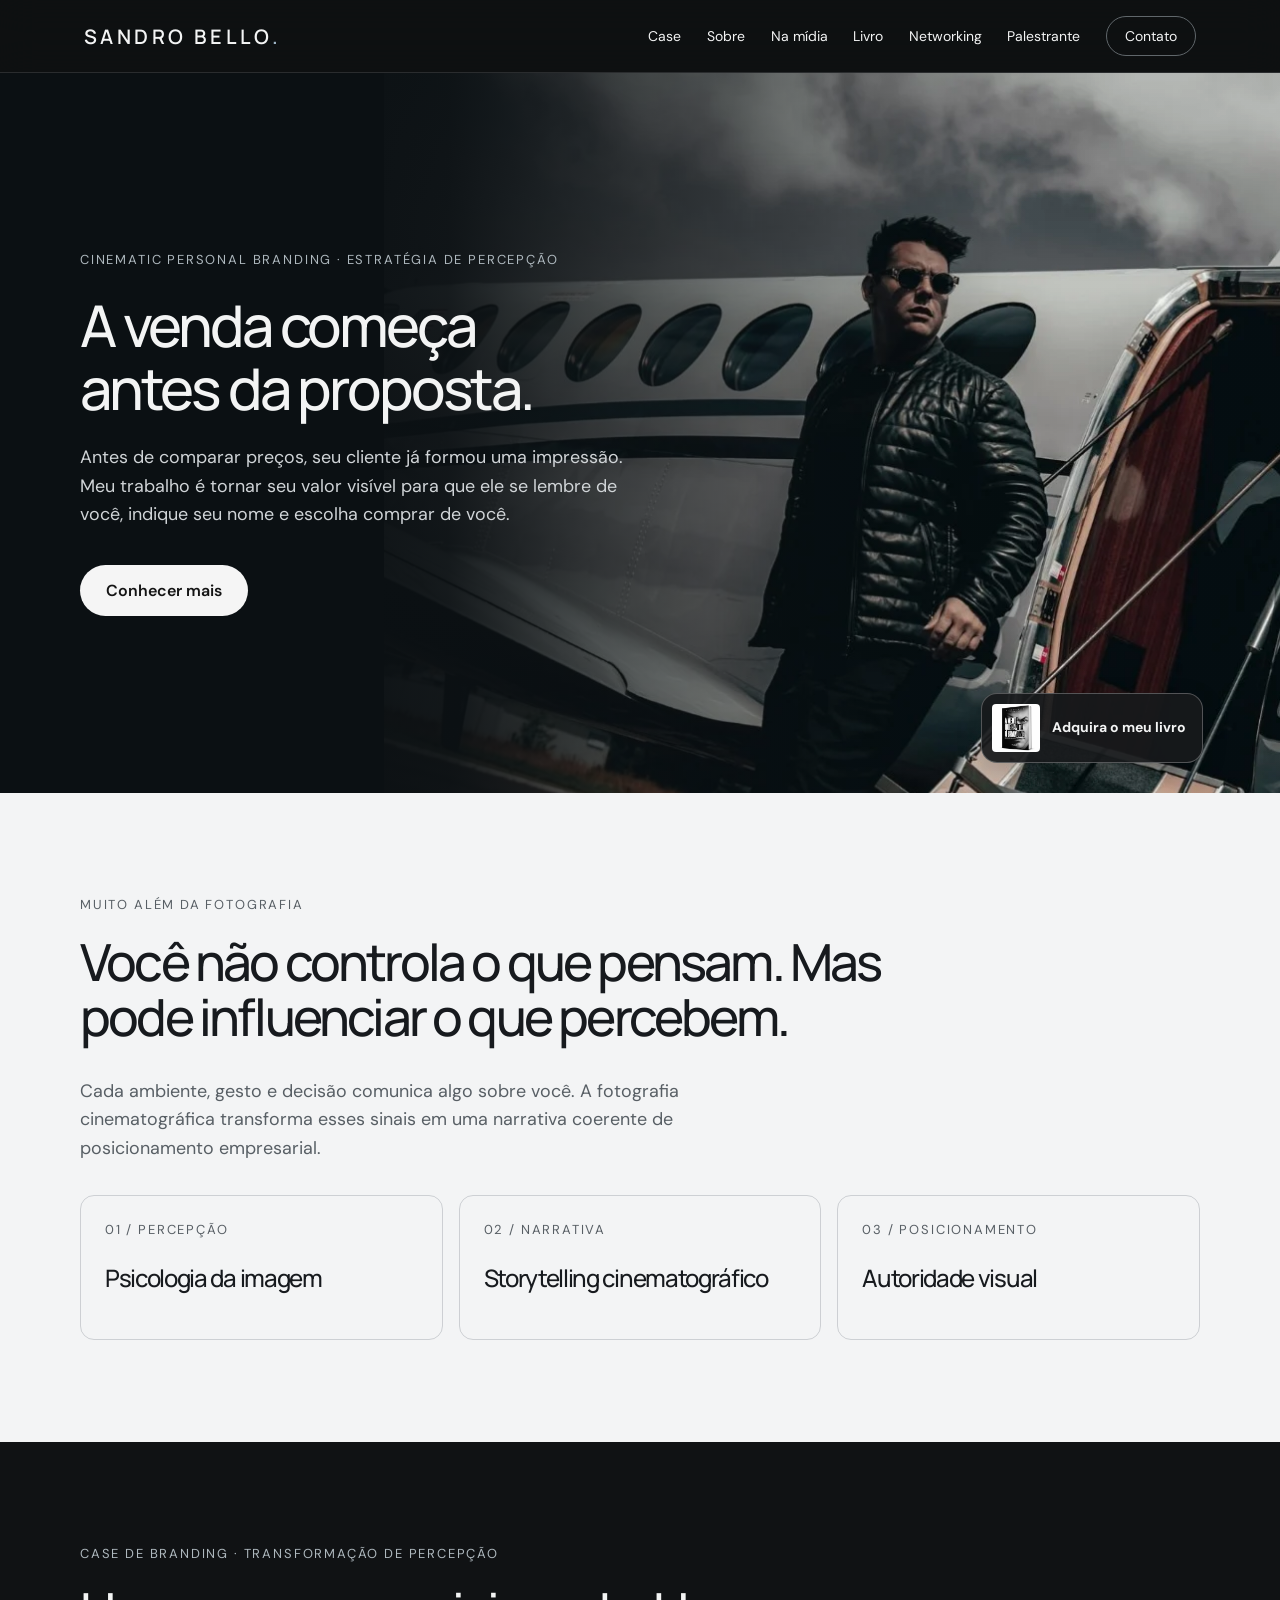
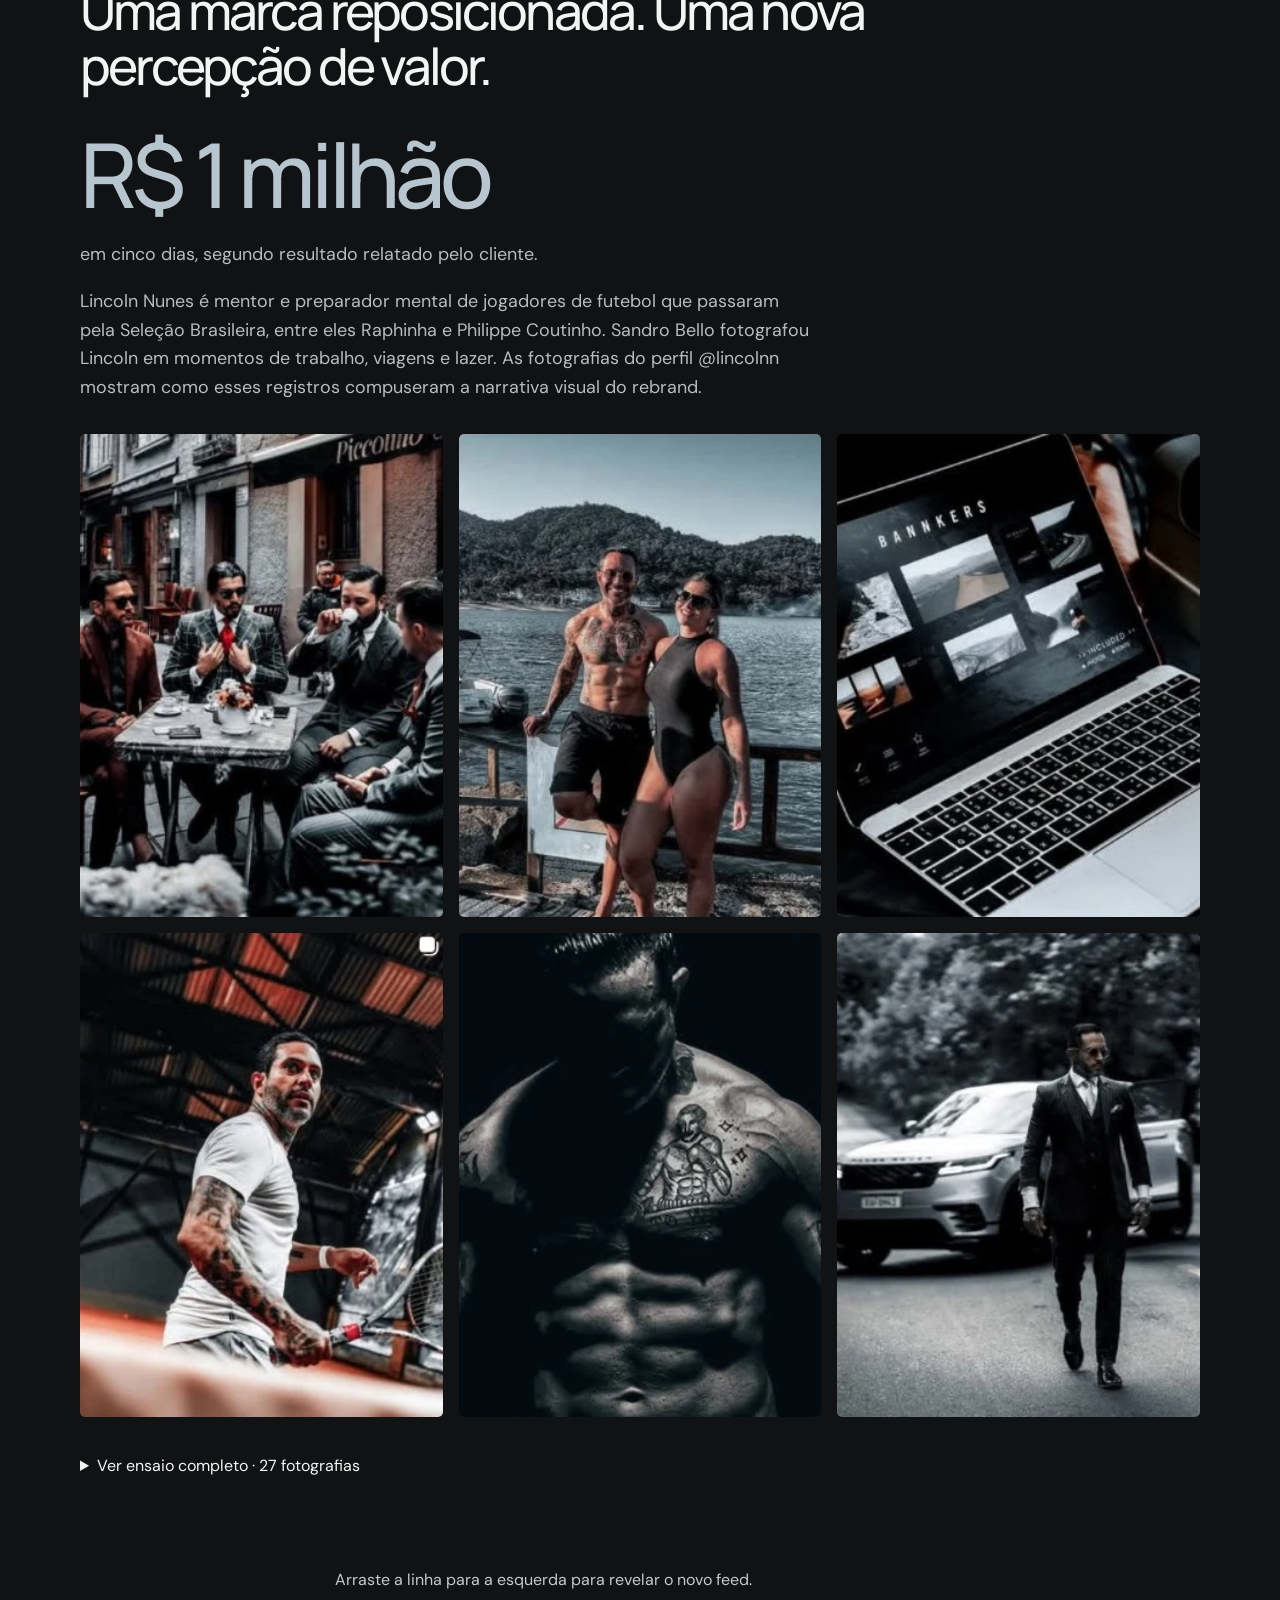
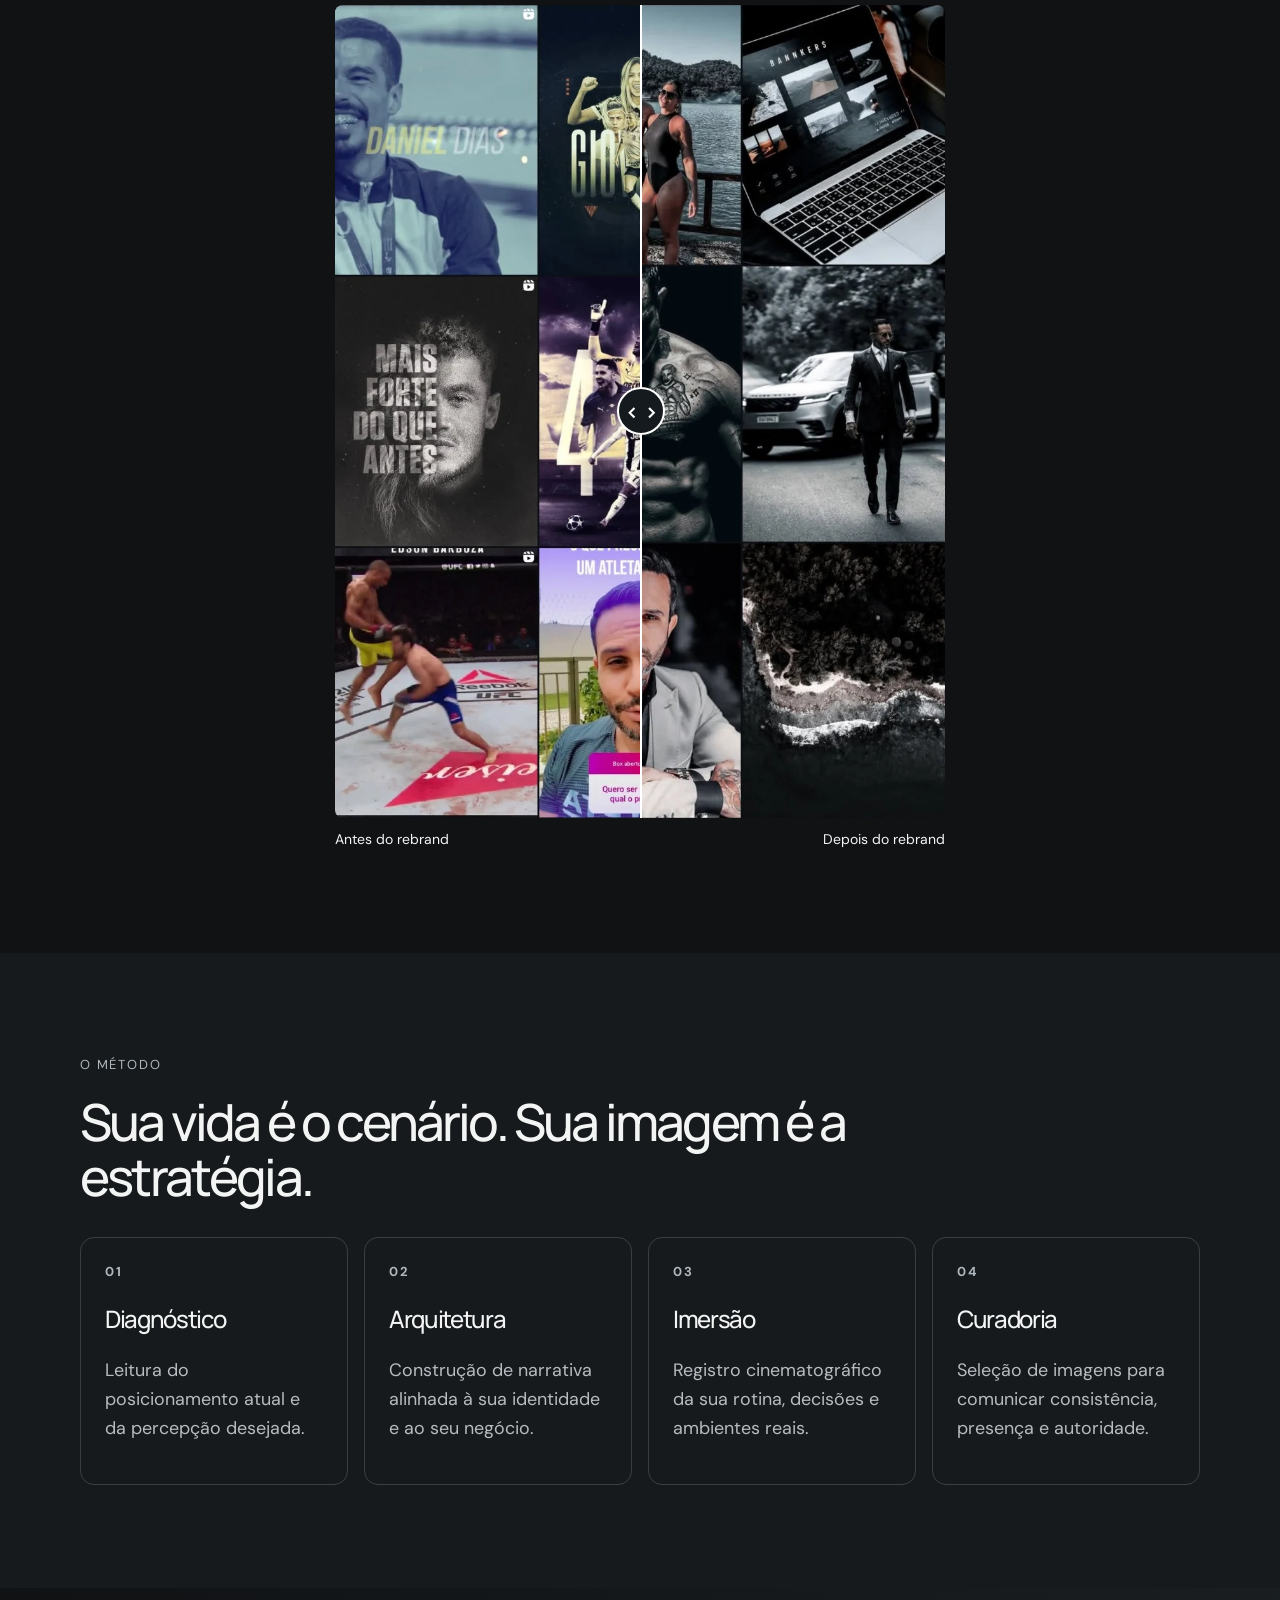
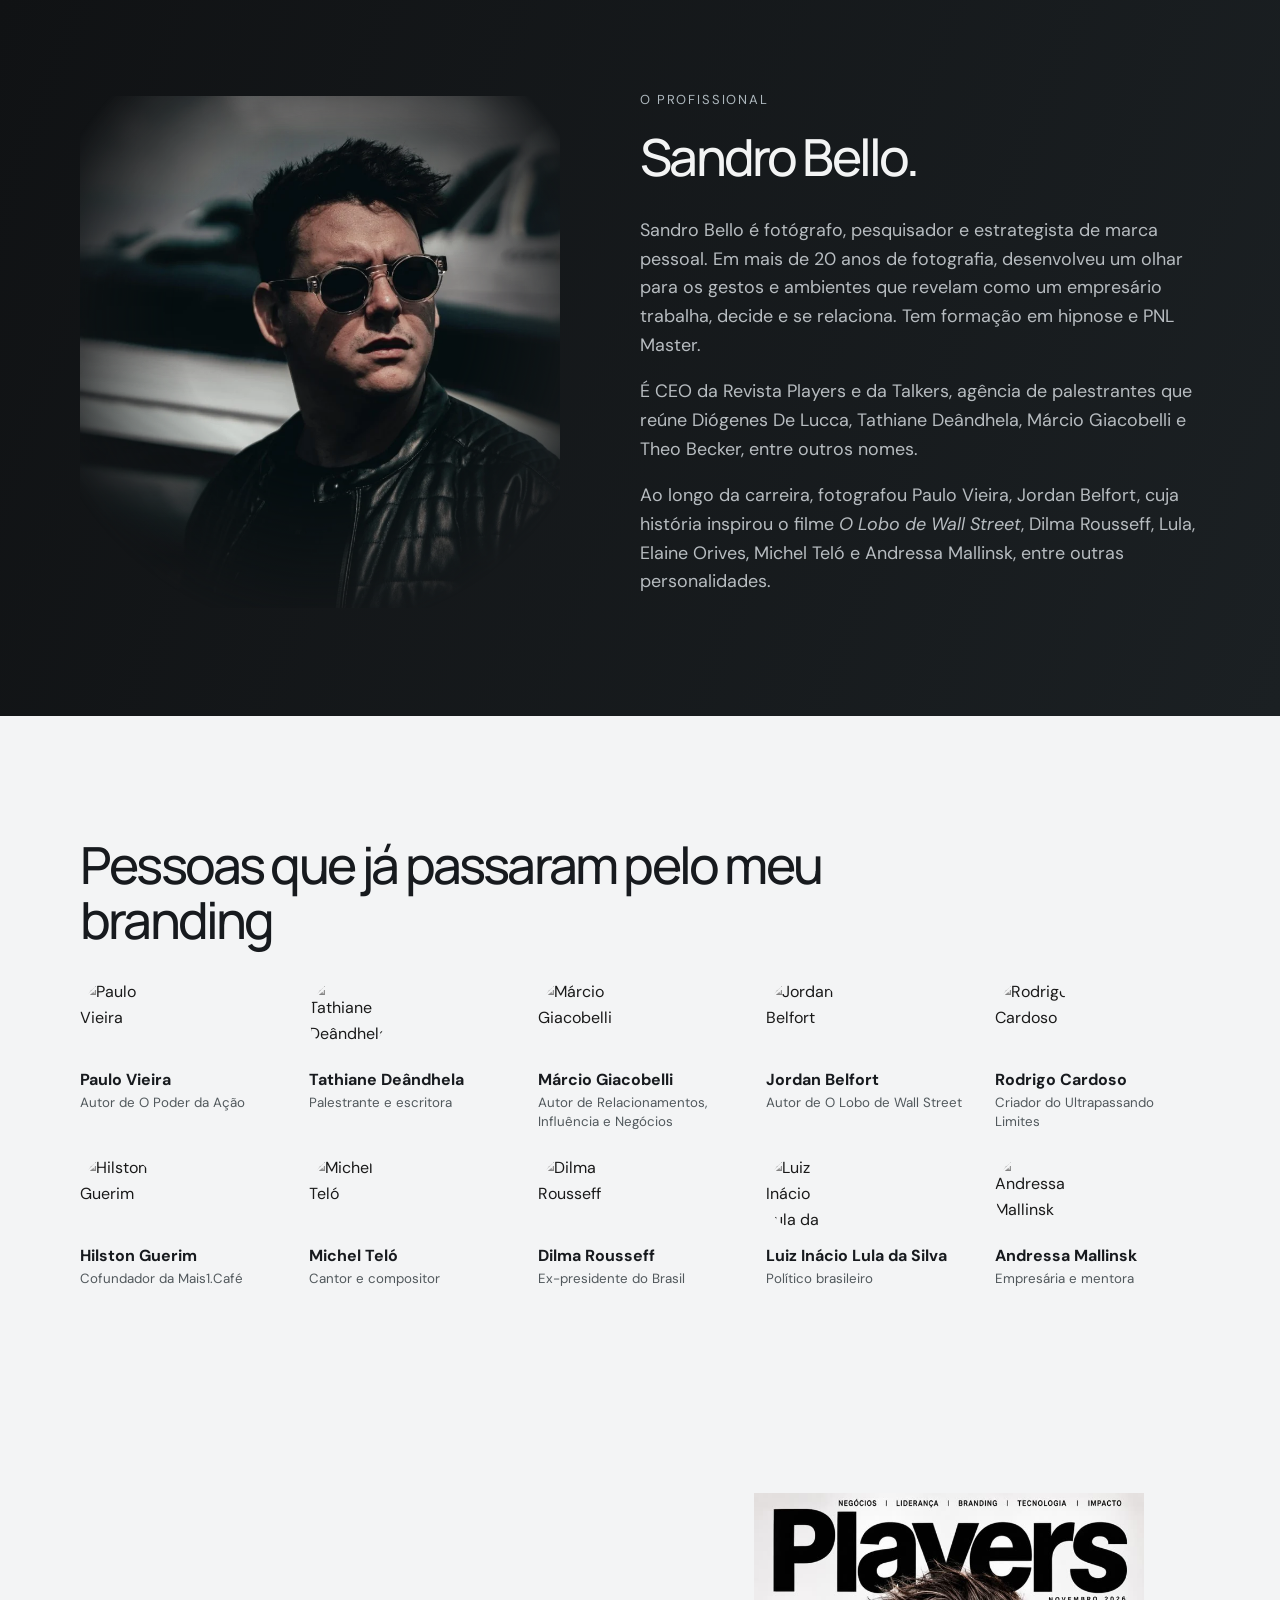
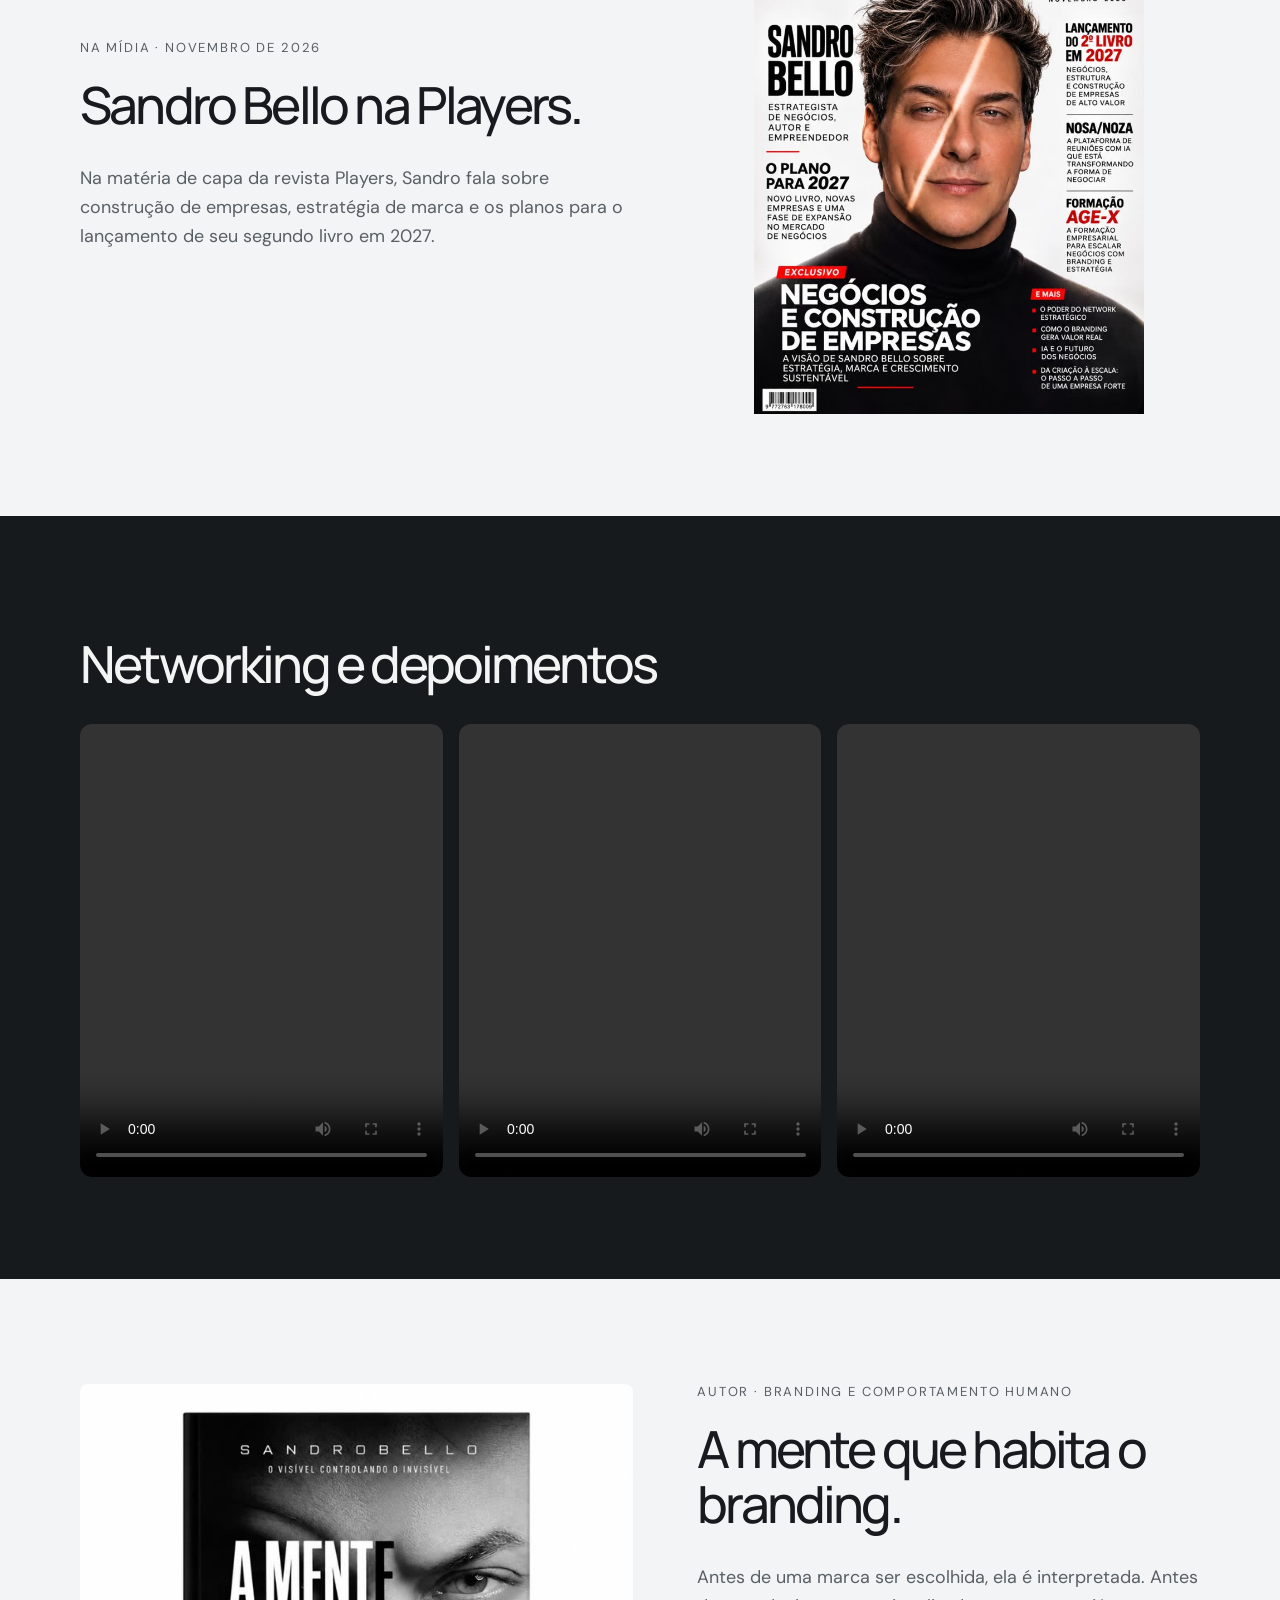
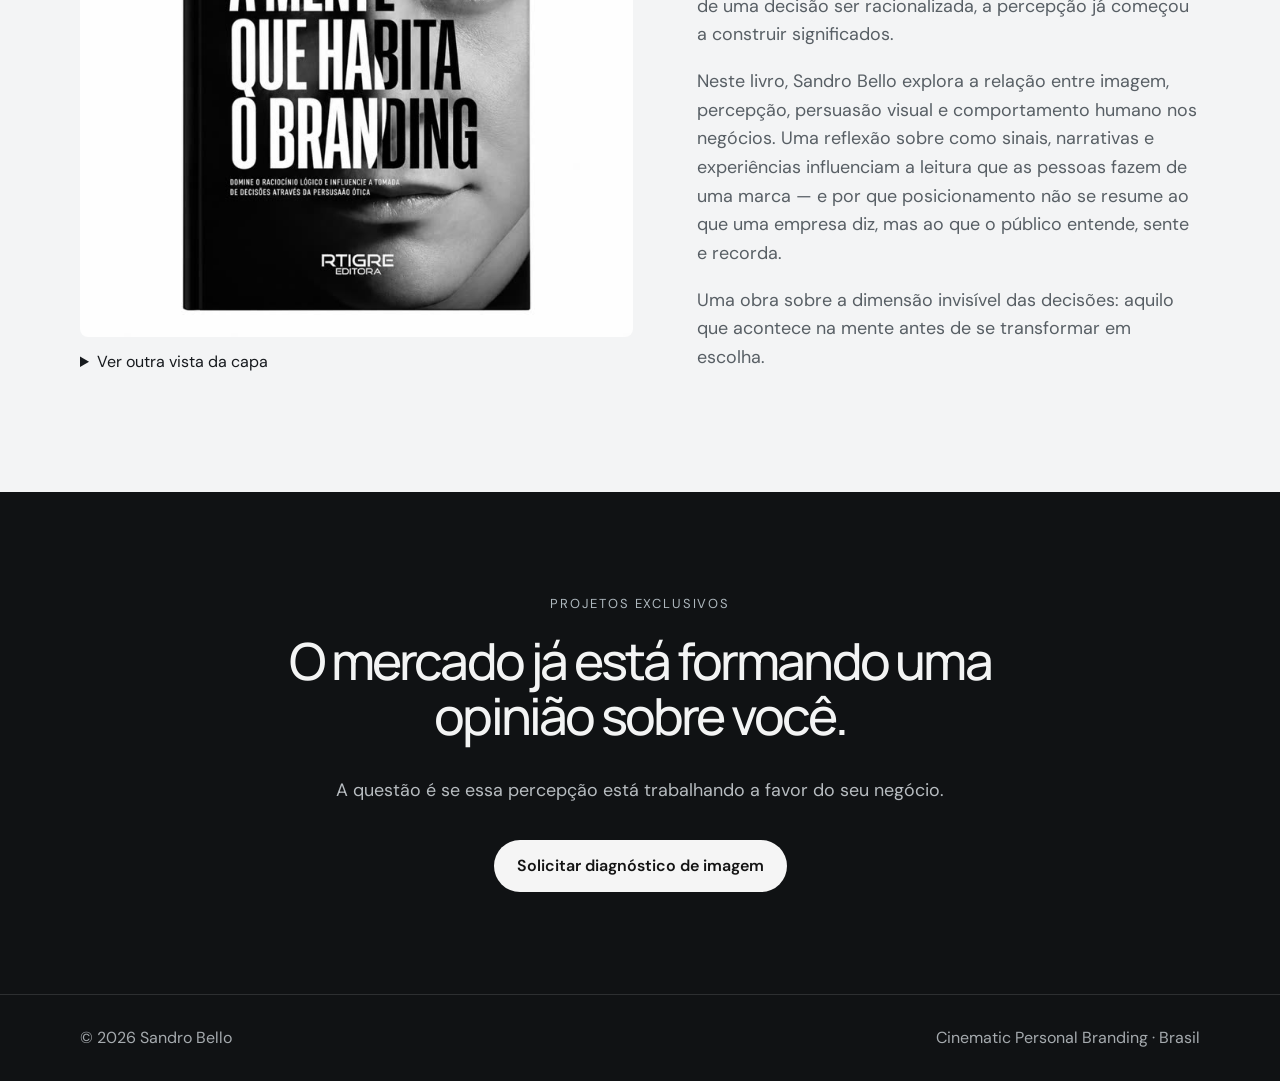
==== commit 4c77cd5b: "Atualiza abertura sobre percepção de valor e decisão de compra" ====
--- a/index.html
+++ b/index.html
@@ -1,4 +1,4 @@
-<!doctype html><html lang="pt-BR"><head><meta charset="utf-8"><meta name="viewport" content="width=device-width,initial-scale=1"><meta name="theme-color" content="#080808"><title>Sandro Bello — Cinematic Personal Branding</title><meta name="description" content="Branding cinematográfico, fotografia e psicologia da percepção para empresários."><link rel="preconnect" href="https://fonts.googleapis.com"><link rel="stylesheet" href="https://fonts.googleapis.com/css2?family=DM+Sans:wght@400;500;600;700&amp;family=Manrope:wght@400;500;600;700&amp;display=swap"><link rel="stylesheet" href="portfolio.css"></head><body><header><div class="bar"><a class="logo" href="#">SANDRO BELLO<span>.</span></a><button id="menu" aria-controls="nav" aria-expanded="false">Menu</button><nav id="nav"><a href="#case">Case</a><a href="#sobre">Sobre</a><a href="#players">Na mídia</a><a href="#livro">Livro</a><a href="#network">Networking</a><a href="palestrante.html">Palestrante</a><a class="contact" href="#contato">Contato</a></nav></div></header><main><section class="hero"><div class="hero-copy"><span class="eyebrow">Cinematic personal branding · Estratégia de percepção</span><h1>O que alguém reconhece em você antes de conhecer o seu trabalho?</h1><p>Uma imagem ganha sentido quando encontra uma lembrança de quem olha. No meu trabalho de branding, observo como você atende um cliente, conduz uma reunião e toma decisões. É desses gestos que saem as fotografias que ajudam o público a entender por que escolher você.</p><div><a class="button" href="#conceito">Conhecer mais</a></div></div><picture class="hero-art"><source media="(max-width:650px)" srcset="changes/embarque.webp"><img src="changes/aeronave.webp" alt="Sandro Bello junto à escada de uma aeronave"></picture><a class="book-note" href="https://livrosandrobello.vercel.app"><img src="assets/329024.jpg" alt="Capa de A Mente que Habita o Branding"><span><strong>Adquira o meu livro</strong></span></a></section><section id="conceito" class="intro"><span class="eyebrow">Muito além da fotografia</span><h2 class="sectiontitle">Você não controla o que pensam. Mas pode influenciar o que percebem.</h2><p>Cada ambiente, gesto e decisão comunica algo sobre você. A fotografia cinematográfica transforma esses sinais em uma narrativa coerente de posicionamento empresarial.</p><div class="grid"><div class="tile"><span>01 / PERCEPÇÃO</span><h3>Psicologia da imagem</h3></div><div class="tile"><span>02 / NARRATIVA</span><h3>Storytelling cinematográfico</h3></div><div class="tile"><span>03 / POSICIONAMENTO</span><h3>Autoridade visual</h3></div></div></section><section class="case" id="case"><span class="eyebrow">Case de branding · Transformação de percepção</span><h2 class="sectiontitle">Uma marca reposicionada. Uma nova percepção de valor.</h2><div class="number">R$ 1 milhão</div><p>em cinco dias, segundo resultado relatado pelo cliente.</p><p>Lincoln Nunes é mentor e preparador mental de jogadores de futebol que passaram pela Seleção Brasileira, entre eles Raphinha e Philippe Coutinho. Sandro Bello fotografou Lincoln em momentos de trabalho, viagens e lazer. As fotografias do perfil @lincolnn mostram como esses registros compuseram a narrativa visual do rebrand.</p><div class="gallery"><img loading="lazy" width="315" height="420" src="assets/lincoln-341680-1.webp" alt="Fotografia do ensaio de Lincoln Nunes por Sandro Bello"><img loading="lazy" width="315" height="420" src="assets/lincoln-341680-2.webp" alt="Fotografia do ensaio de Lincoln Nunes por Sandro Bello"><img loading="lazy" width="315" height="420" src="assets/lincoln-341680-3.webp" alt="Fotografia do ensaio de Lincoln Nunes por Sandro Bello"><img loading="lazy" width="315" height="420" src="assets/lincoln-341680-4.webp" alt="Fotografia do ensaio de Lincoln Nunes por Sandro Bello"><img loading="lazy" width="315" height="420" src="assets/lincoln-341680-5.webp" alt="Fotografia do ensaio de Lincoln Nunes por Sandro Bello"><img loading="lazy" width="315" height="420" src="assets/lincoln-341680-6.webp" alt="Fotografia do ensaio de Lincoln Nunes por Sandro Bello"></div><details class="album"><summary>Ver ensaio completo · 27 fotografias</summary><div class="gallery"><img loading="lazy" width="315" height="420" src="assets/lincoln-341680-7.webp" alt="Fotografia do ensaio de Lincoln Nunes por Sandro Bello"><img loading="lazy" width="315" height="420" src="assets/lincoln-341680-8.webp" alt="Fotografia do ensaio de Lincoln Nunes por Sandro Bello"><img loading="lazy" width="315" height="420" src="assets/lincoln-341680-9.webp" alt="Fotografia do ensaio de Lincoln Nunes por Sandro Bello"><img loading="lazy" width="315" height="420" src="assets/lincoln-341678-1.webp" alt="Fotografia do ensaio de Lincoln Nunes por Sandro Bello"><img loading="lazy" width="315" height="420" src="assets/lincoln-341678-2.webp" alt="Fotografia do ensaio de Lincoln Nunes por Sandro Bello"><img loading="lazy" width="315" height="420" src="assets/lincoln-341678-3.webp" alt="Fotografia do ensaio de Lincoln Nunes por Sandro Bello"><img loading="lazy" width="315" height="420" src="assets/lincoln-341678-4.webp" alt="Fotografia do ensaio de Lincoln Nunes por Sandro Bello"><img loading="lazy" width="315" height="420" src="assets/lincoln-341678-5.webp" alt="Fotografia do ensaio de Lincoln Nunes por Sandro Bello"><img loading="lazy" width="315" height="420" src="assets/lincoln-341678-6.webp" alt="Fotografia do ensaio de Lincoln Nunes por Sandro Bello"><img loading="lazy" width="315" height="420" src="assets/lincoln-341678-7.webp" alt="Fotografia do ensaio de Lincoln Nunes por Sandro Bello"><img loading="lazy" width="315" height="420" src="assets/lincoln-341678-8.webp" alt="Fotografia do ensaio de Lincoln Nunes por Sandro Bello"><img loading="lazy" width="315" height="420" src="assets/lincoln-341678-9.webp" alt="Fotografia do ensaio de Lincoln Nunes por Sandro Bello"><img loading="lazy" width="315" height="420" src="assets/lincoln-341674-1.webp" alt="Fotografia do ensaio de Lincoln Nunes por Sandro Bello"><img loading="lazy" width="315" height="420" src="assets/lincoln-341674-2.webp" alt="Fotografia do ensaio de Lincoln Nunes por Sandro Bello"><img loading="lazy" width="315" height="420" src="assets/lincoln-341674-3.webp" alt="Fotografia do ensaio de Lincoln Nunes por Sandro Bello"><img loading="lazy" width="315" height="420" src="assets/lincoln-341674-4.webp" alt="Fotografia do ensaio de Lincoln Nunes por Sandro Bello"><img loading="lazy" width="315" height="420" src="assets/lincoln-341674-5.webp" alt="Fotografia do ensaio de Lincoln Nunes por Sandro Bello"><img loading="lazy" width="315" height="420" src="assets/lincoln-341674-6.webp" alt="Fotografia do ensaio de Lincoln Nunes por Sandro Bello"><img loading="lazy" width="315" height="420" src="assets/lincoln-341674-7.webp" alt="Fotografia do ensaio de Lincoln Nunes por Sandro Bello"><img loading="lazy" width="315" height="420" src="assets/lincoln-341674-8.webp" alt="Fotografia do ensaio de Lincoln Nunes por Sandro Bello"><img loading="lazy" width="315" height="420" src="assets/lincoln-341674-9.webp" alt="Fotografia do ensaio de Lincoln Nunes por Sandro Bello"></div></details><figure class="comparison"><figcaption>Arraste a linha para a esquerda para revelar o novo feed.</figcaption><div class="compare"><img src="changes/depois.webp" alt="Depois do rebrand, nove fotografias da rotina de Lincoln"><img class="old" src="changes/antes.webp" alt="Antes do rebrand, nove publicações do perfil de Lincoln"><span class="divider" aria-hidden="true"><b>‹ ›</b></span><input type="range" min="0" max="100" value="50" aria-label="Porcentagem visível do feed antigo" oninput="this.parentElement.style.setProperty('--pos',this.value+'%')"></div><div class="legend"><span>Antes do rebrand</span><span>Depois do rebrand</span></div></figure></section><section id="metodo"><span class="eyebrow">O método</span><h2 class="sectiontitle">Sua vida é o cenário. Sua imagem é a estratégia.</h2><div class="steps"><article><strong>01</strong><h3>Diagnóstico</h3><p>Leitura do posicionamento atual e da percepção desejada.</p></article><article><strong>02</strong><h3>Arquitetura</h3><p>Construção de narrativa alinhada à sua identidade e ao seu negócio.</p></article><article><strong>03</strong><h3>Imersão</h3><p>Registro cinematográfico da sua rotina, decisões e ambientes reais.</p></article><article><strong>04</strong><h3>Curadoria</h3><p>Seleção de imagens para comunicar consistência, presença e autoridade.</p></article></div></section><section class="about line profile" id="sobre"><img loading="lazy" src="changes/retrato.webp" alt="Retrato de Sandro Bello junto à aeronave"><div><span class="eyebrow">O profissional</span><h2 class="sectiontitle">Sandro Bello.</h2><p>Sandro Bello é fotógrafo, pesquisador e estrategista de marca pessoal. Em mais de 20 anos de fotografia, desenvolveu um olhar para os gestos e ambientes que revelam como um empresário trabalha, decide e se relaciona. Tem formação em hipnose e PNL Master.</p><p>É CEO da Revista Players e da Talkers, agência de palestrantes que reúne Diógenes De Lucca, Tathiane Deândhela, Márcio Giacobelli e Theo Becker, entre outros nomes.</p><p>Ao longo da carreira, fotografou Paulo Vieira, Jordan Belfort, cuja história inspirou o filme <em>O Lobo de Wall Street</em>, Dilma Rousseff, Lula, Elaine Orives, Michel Teló e Andressa Mallinsk, entre outras personalidades.</p></div></section><section class="references" id="referencias"><h2 class="sectiontitle">Pessoas que já passaram pelo meu branding</h2><div class="portraits"><figure><img loading="lazy" referrerpolicy="no-referrer" src="https://afnoticias.com.br/static/cache/2026/c200f60a65692deaf1127cdfb1244691.jpg" alt="Paulo Vieira"><figcaption><strong>Paulo Vieira</strong><small>Autor de O Poder da Ação</small></figcaption></figure><figure><img loading="lazy" referrerpolicy="no-referrer" src="https://leiamaisba.com.br/upload/images/2022-08-06/20220806095122_IMG-20220719-WA0015--1-.jpg" alt="Tathiane Deândhela"><figcaption><strong>Tathiane Deândhela</strong><small>Palestrante e escritora</small></figcaption></figure><figure><img loading="lazy" referrerpolicy="no-referrer" src="https://www.institutoexito.com.br/storage/app/uploads/gNIFpPECYrYEJ30aYO4i4iUjmxs7az0ZqvK02jZo.jpg" alt="Márcio Giacobelli"><figcaption><strong>Márcio Giacobelli</strong><small>Autor de Relacionamentos, Influência e Negócios</small></figcaption></figure><figure><img loading="lazy" referrerpolicy="no-referrer" src="https://www.tagesspiegel.de/images/2535649/alternates/BASE_1_1_W1000/1658565418000/jordan.jpeg" alt="Jordan Belfort"><figcaption><strong>Jordan Belfort</strong><small>Autor de O Lobo de Wall Street</small></figcaption></figure><figure><img loading="lazy" referrerpolicy="no-referrer" src="https://uploads.folhavitoria.com.br/2024/11/mO7dYjjN-image-2656.webp" alt="Rodrigo Cardoso"><figcaption><strong>Rodrigo Cardoso</strong><small>Criador do Ultrapassando Limites</small></figcaption></figure><figure><img loading="lazy" referrerpolicy="no-referrer" src="https://blcompany.com.br/map/wp-content/uploads/2023/10/convidado_Hilston-Guerim-001-768x768.webp" alt="Hilston Guerim"><figcaption><strong>Hilston Guerim</strong><small>Cofundador da Mais1.Café</small></figcaption></figure><figure><img loading="lazy" referrerpolicy="no-referrer" src="https://cdn.jornaldebeltrao.com.br/wp-content/uploads/2024/06/Michel-Telo.jpg" alt="Michel Teló"><figcaption><strong>Michel Teló</strong><small>Cantor e compositor</small></figcaption></figure><figure><img loading="lazy" referrerpolicy="no-referrer" src="https://www.divulga.com.mx/wp-content/uploads/2022/01/dilma-rousseff-1-e1651596778709.png" alt="Dilma Rousseff"><figcaption><strong>Dilma Rousseff</strong><small>Ex-presidente do Brasil</small></figcaption></figure><figure><img loading="lazy" referrerpolicy="no-referrer" src="https://upload.wikimedia.org/wikipedia/commons/a/ae/Foto_oficial_de_Luiz_In%C3%A1cio_Lula_da_Silva_%28recortada%29.jpg" alt="Luiz Inácio Lula da Silva"><figcaption><strong>Luiz Inácio Lula da Silva</strong><small>Político brasileiro</small></figcaption></figure><figure><img loading="lazy" referrerpolicy="no-referrer" src="https://istoe.com.br/wp-content/uploads/2023/04/foto-abre-publi-andressa-mallinsk-site-istoe.jpg" alt="Andressa Mallinsk"><figcaption><strong>Andressa Mallinsk</strong><small>Empresária e mentora</small></figcaption></figure></div></section><section class="press" id="players"><div><span class="eyebrow">Na mídia · Novembro de 2026</span><h2 class="sectiontitle">Sandro Bello na Players.</h2><p>Na matéria de capa da revista Players, Sandro fala sobre construção de empresas, estratégia de marca e os planos para o lançamento de seu segundo livro em 2027.</p></div><img loading="lazy" src="assets/338181.jpg" alt="Capa de novembro de 2026 da revista Players com Sandro Bello"></section><section id="network"><h2 class="sectiontitle">Networking e depoimentos</h2><div class="pair films"><video controls playsinline preload="metadata" aria-label="Registro de networking 1" src="assets/330667.mp4#t=0.1"></video><video controls playsinline preload="metadata" aria-label="Registro de networking 2" src="assets/337021.mp4#t=0.1"></video><video controls playsinline preload="metadata" aria-label="Depoimento em vídeo" src="assets/depoimento.mp4#t=0.1"></video></div></section><section id="livro"><div class="book-view"><img loading="lazy" src="assets/329023.jpg" alt="A mente que habita o branding, de Sandro Bello"><details><summary>Ver outra vista da capa</summary><img loading="lazy" src="assets/329024.jpg" alt="Segunda vista do livro"></details></div><div><span class="eyebrow">Autor · Branding e comportamento humano</span><h2 class="sectiontitle">A mente que habita o branding.</h2><p>Antes de uma marca ser escolhida, ela é interpretada. Antes de uma decisão ser racionalizada, a percepção já começou a construir significados.</p><p>Neste livro, Sandro Bello explora a relação entre imagem, percepção, persuasão visual e comportamento humano nos negócios. Uma reflexão sobre como sinais, narrativas e experiências influenciam a leitura que as pessoas fazem de uma marca — e por que posicionamento não se resume ao que uma empresa diz, mas ao que o público entende, sente e recorda.</p><p>Uma obra sobre a dimensão invisível das decisões: aquilo que acontece na mente antes de se transformar em escolha.</p></div></section><section class="cta" id="contato"><span class="eyebrow">Projetos exclusivos</span><h2 class="sectiontitle">O mercado já está formando uma opinião sobre você.</h2><p>A questão é se essa percepção está trabalhando a favor do seu negócio.</p><a class="button" href="https://www.instagram.com/_sandrobello/" target="_blank" rel="noopener">Solicitar diagnóstico de imagem</a></section></main><footer><span>© 2026 Sandro Bello</span><span>Cinematic Personal Branding · Brasil</span></footer><script>
+<!doctype html><html lang="pt-BR"><head><meta charset="utf-8"><meta name="viewport" content="width=device-width,initial-scale=1"><meta name="theme-color" content="#080808"><title>Sandro Bello — Cinematic Personal Branding</title><meta name="description" content="Branding cinematográfico, fotografia e psicologia da percepção para empresários."><link rel="preconnect" href="https://fonts.googleapis.com"><link rel="stylesheet" href="https://fonts.googleapis.com/css2?family=DM+Sans:wght@400;500;600;700&amp;family=Manrope:wght@400;500;600;700&amp;display=swap"><link rel="stylesheet" href="portfolio.css"></head><body><header><div class="bar"><a class="logo" href="#">SANDRO BELLO<span>.</span></a><button id="menu" aria-controls="nav" aria-expanded="false">Menu</button><nav id="nav"><a href="#case">Case</a><a href="#sobre">Sobre</a><a href="#players">Na mídia</a><a href="#livro">Livro</a><a href="#network">Networking</a><a href="palestrante.html">Palestrante</a><a class="contact" href="#contato">Contato</a></nav></div></header><main><section class="hero"><div class="hero-copy"><span class="eyebrow">Cinematic personal branding · Estratégia de percepção</span><h1>A venda começa antes da proposta.</h1><p>Antes de comparar preços, seu cliente já formou uma impressão. Meu trabalho é tornar seu valor visível para que ele se lembre de você, indique seu nome e escolha comprar de você.</p><div><a class="button" href="#conceito">Conhecer mais</a></div></div><picture class="hero-art"><source media="(max-width:650px)" srcset="changes/embarque.webp"><img src="changes/aeronave.webp" alt="Sandro Bello junto à escada de uma aeronave"></picture><a class="book-note" href="https://livrosandrobello.vercel.app"><img src="assets/329024.jpg" alt="Capa de A Mente que Habita o Branding"><span><strong>Adquira o meu livro</strong></span></a></section><section id="conceito" class="intro"><span class="eyebrow">Muito além da fotografia</span><h2 class="sectiontitle">Você não controla o que pensam. Mas pode influenciar o que percebem.</h2><p>Cada ambiente, gesto e decisão comunica algo sobre você. A fotografia cinematográfica transforma esses sinais em uma narrativa coerente de posicionamento empresarial.</p><div class="grid"><div class="tile"><span>01 / PERCEPÇÃO</span><h3>Psicologia da imagem</h3></div><div class="tile"><span>02 / NARRATIVA</span><h3>Storytelling cinematográfico</h3></div><div class="tile"><span>03 / POSICIONAMENTO</span><h3>Autoridade visual</h3></div></div></section><section class="case" id="case"><span class="eyebrow">Case de branding · Transformação de percepção</span><h2 class="sectiontitle">Uma marca reposicionada. Uma nova percepção de valor.</h2><div class="number">R$ 1 milhão</div><p>em cinco dias, segundo resultado relatado pelo cliente.</p><p>Lincoln Nunes é mentor e preparador mental de jogadores de futebol que passaram pela Seleção Brasileira, entre eles Raphinha e Philippe Coutinho. Sandro Bello fotografou Lincoln em momentos de trabalho, viagens e lazer. As fotografias do perfil @lincolnn mostram como esses registros compuseram a narrativa visual do rebrand.</p><div class="gallery"><img loading="lazy" width="315" height="420" src="assets/lincoln-341680-1.webp" alt="Fotografia do ensaio de Lincoln Nunes por Sandro Bello"><img loading="lazy" width="315" height="420" src="assets/lincoln-341680-2.webp" alt="Fotografia do ensaio de Lincoln Nunes por Sandro Bello"><img loading="lazy" width="315" height="420" src="assets/lincoln-341680-3.webp" alt="Fotografia do ensaio de Lincoln Nunes por Sandro Bello"><img loading="lazy" width="315" height="420" src="assets/lincoln-341680-4.webp" alt="Fotografia do ensaio de Lincoln Nunes por Sandro Bello"><img loading="lazy" width="315" height="420" src="assets/lincoln-341680-5.webp" alt="Fotografia do ensaio de Lincoln Nunes por Sandro Bello"><img loading="lazy" width="315" height="420" src="assets/lincoln-341680-6.webp" alt="Fotografia do ensaio de Lincoln Nunes por Sandro Bello"></div><details class="album"><summary>Ver ensaio completo · 27 fotografias</summary><div class="gallery"><img loading="lazy" width="315" height="420" src="assets/lincoln-341680-7.webp" alt="Fotografia do ensaio de Lincoln Nunes por Sandro Bello"><img loading="lazy" width="315" height="420" src="assets/lincoln-341680-8.webp" alt="Fotografia do ensaio de Lincoln Nunes por Sandro Bello"><img loading="lazy" width="315" height="420" src="assets/lincoln-341680-9.webp" alt="Fotografia do ensaio de Lincoln Nunes por Sandro Bello"><img loading="lazy" width="315" height="420" src="assets/lincoln-341678-1.webp" alt="Fotografia do ensaio de Lincoln Nunes por Sandro Bello"><img loading="lazy" width="315" height="420" src="assets/lincoln-341678-2.webp" alt="Fotografia do ensaio de Lincoln Nunes por Sandro Bello"><img loading="lazy" width="315" height="420" src="assets/lincoln-341678-3.webp" alt="Fotografia do ensaio de Lincoln Nunes por Sandro Bello"><img loading="lazy" width="315" height="420" src="assets/lincoln-341678-4.webp" alt="Fotografia do ensaio de Lincoln Nunes por Sandro Bello"><img loading="lazy" width="315" height="420" src="assets/lincoln-341678-5.webp" alt="Fotografia do ensaio de Lincoln Nunes por Sandro Bello"><img loading="lazy" width="315" height="420" src="assets/lincoln-341678-6.webp" alt="Fotografia do ensaio de Lincoln Nunes por Sandro Bello"><img loading="lazy" width="315" height="420" src="assets/lincoln-341678-7.webp" alt="Fotografia do ensaio de Lincoln Nunes por Sandro Bello"><img loading="lazy" width="315" height="420" src="assets/lincoln-341678-8.webp" alt="Fotografia do ensaio de Lincoln Nunes por Sandro Bello"><img loading="lazy" width="315" height="420" src="assets/lincoln-341678-9.webp" alt="Fotografia do ensaio de Lincoln Nunes por Sandro Bello"><img loading="lazy" width="315" height="420" src="assets/lincoln-341674-1.webp" alt="Fotografia do ensaio de Lincoln Nunes por Sandro Bello"><img loading="lazy" width="315" height="420" src="assets/lincoln-341674-2.webp" alt="Fotografia do ensaio de Lincoln Nunes por Sandro Bello"><img loading="lazy" width="315" height="420" src="assets/lincoln-341674-3.webp" alt="Fotografia do ensaio de Lincoln Nunes por Sandro Bello"><img loading="lazy" width="315" height="420" src="assets/lincoln-341674-4.webp" alt="Fotografia do ensaio de Lincoln Nunes por Sandro Bello"><img loading="lazy" width="315" height="420" src="assets/lincoln-341674-5.webp" alt="Fotografia do ensaio de Lincoln Nunes por Sandro Bello"><img loading="lazy" width="315" height="420" src="assets/lincoln-341674-6.webp" alt="Fotografia do ensaio de Lincoln Nunes por Sandro Bello"><img loading="lazy" width="315" height="420" src="assets/lincoln-341674-7.webp" alt="Fotografia do ensaio de Lincoln Nunes por Sandro Bello"><img loading="lazy" width="315" height="420" src="assets/lincoln-341674-8.webp" alt="Fotografia do ensaio de Lincoln Nunes por Sandro Bello"><img loading="lazy" width="315" height="420" src="assets/lincoln-341674-9.webp" alt="Fotografia do ensaio de Lincoln Nunes por Sandro Bello"></div></details><figure class="comparison"><figcaption>Arraste a linha para a esquerda para revelar o novo feed.</figcaption><div class="compare"><img src="changes/depois.webp" alt="Depois do rebrand, nove fotografias da rotina de Lincoln"><img class="old" src="changes/antes.webp" alt="Antes do rebrand, nove publicações do perfil de Lincoln"><span class="divider" aria-hidden="true"><b>‹ ›</b></span><input type="range" min="0" max="100" value="50" aria-label="Porcentagem visível do feed antigo" oninput="this.parentElement.style.setProperty('--pos',this.value+'%')"></div><div class="legend"><span>Antes do rebrand</span><span>Depois do rebrand</span></div></figure></section><section id="metodo"><span class="eyebrow">O método</span><h2 class="sectiontitle">Sua vida é o cenário. Sua imagem é a estratégia.</h2><div class="steps"><article><strong>01</strong><h3>Diagnóstico</h3><p>Leitura do posicionamento atual e da percepção desejada.</p></article><article><strong>02</strong><h3>Arquitetura</h3><p>Construção de narrativa alinhada à sua identidade e ao seu negócio.</p></article><article><strong>03</strong><h3>Imersão</h3><p>Registro cinematográfico da sua rotina, decisões e ambientes reais.</p></article><article><strong>04</strong><h3>Curadoria</h3><p>Seleção de imagens para comunicar consistência, presença e autoridade.</p></article></div></section><section class="about line profile" id="sobre"><img loading="lazy" src="changes/retrato.webp" alt="Retrato de Sandro Bello junto à aeronave"><div><span class="eyebrow">O profissional</span><h2 class="sectiontitle">Sandro Bello.</h2><p>Sandro Bello é fotógrafo, pesquisador e estrategista de marca pessoal. Em mais de 20 anos de fotografia, desenvolveu um olhar para os gestos e ambientes que revelam como um empresário trabalha, decide e se relaciona. Tem formação em hipnose e PNL Master.</p><p>É CEO da Revista Players e da Talkers, agência de palestrantes que reúne Diógenes De Lucca, Tathiane Deândhela, Márcio Giacobelli e Theo Becker, entre outros nomes.</p><p>Ao longo da carreira, fotografou Paulo Vieira, Jordan Belfort, cuja história inspirou o filme <em>O Lobo de Wall Street</em>, Dilma Rousseff, Lula, Elaine Orives, Michel Teló e Andressa Mallinsk, entre outras personalidades.</p></div></section><section class="references" id="referencias"><h2 class="sectiontitle">Pessoas que já passaram pelo meu branding</h2><div class="portraits"><figure><img loading="lazy" referrerpolicy="no-referrer" src="https://afnoticias.com.br/static/cache/2026/c200f60a65692deaf1127cdfb1244691.jpg" alt="Paulo Vieira"><figcaption><strong>Paulo Vieira</strong><small>Autor de O Poder da Ação</small></figcaption></figure><figure><img loading="lazy" referrerpolicy="no-referrer" src="https://leiamaisba.com.br/upload/images/2022-08-06/20220806095122_IMG-20220719-WA0015--1-.jpg" alt="Tathiane Deândhela"><figcaption><strong>Tathiane Deândhela</strong><small>Palestrante e escritora</small></figcaption></figure><figure><img loading="lazy" referrerpolicy="no-referrer" src="https://www.institutoexito.com.br/storage/app/uploads/gNIFpPECYrYEJ30aYO4i4iUjmxs7az0ZqvK02jZo.jpg" alt="Márcio Giacobelli"><figcaption><strong>Márcio Giacobelli</strong><small>Autor de Relacionamentos, Influência e Negócios</small></figcaption></figure><figure><img loading="lazy" referrerpolicy="no-referrer" src="https://www.tagesspiegel.de/images/2535649/alternates/BASE_1_1_W1000/1658565418000/jordan.jpeg" alt="Jordan Belfort"><figcaption><strong>Jordan Belfort</strong><small>Autor de O Lobo de Wall Street</small></figcaption></figure><figure><img loading="lazy" referrerpolicy="no-referrer" src="https://uploads.folhavitoria.com.br/2024/11/mO7dYjjN-image-2656.webp" alt="Rodrigo Cardoso"><figcaption><strong>Rodrigo Cardoso</strong><small>Criador do Ultrapassando Limites</small></figcaption></figure><figure><img loading="lazy" referrerpolicy="no-referrer" src="https://blcompany.com.br/map/wp-content/uploads/2023/10/convidado_Hilston-Guerim-001-768x768.webp" alt="Hilston Guerim"><figcaption><strong>Hilston Guerim</strong><small>Cofundador da Mais1.Café</small></figcaption></figure><figure><img loading="lazy" referrerpolicy="no-referrer" src="https://cdn.jornaldebeltrao.com.br/wp-content/uploads/2024/06/Michel-Telo.jpg" alt="Michel Teló"><figcaption><strong>Michel Teló</strong><small>Cantor e compositor</small></figcaption></figure><figure><img loading="lazy" referrerpolicy="no-referrer" src="https://www.divulga.com.mx/wp-content/uploads/2022/01/dilma-rousseff-1-e1651596778709.png" alt="Dilma Rousseff"><figcaption><strong>Dilma Rousseff</strong><small>Ex-presidente do Brasil</small></figcaption></figure><figure><img loading="lazy" referrerpolicy="no-referrer" src="https://upload.wikimedia.org/wikipedia/commons/a/ae/Foto_oficial_de_Luiz_In%C3%A1cio_Lula_da_Silva_%28recortada%29.jpg" alt="Luiz Inácio Lula da Silva"><figcaption><strong>Luiz Inácio Lula da Silva</strong><small>Político brasileiro</small></figcaption></figure><figure><img loading="lazy" referrerpolicy="no-referrer" src="https://istoe.com.br/wp-content/uploads/2023/04/foto-abre-publi-andressa-mallinsk-site-istoe.jpg" alt="Andressa Mallinsk"><figcaption><strong>Andressa Mallinsk</strong><small>Empresária e mentora</small></figcaption></figure></div></section><section class="press" id="players"><div><span class="eyebrow">Na mídia · Novembro de 2026</span><h2 class="sectiontitle">Sandro Bello na Players.</h2><p>Na matéria de capa da revista Players, Sandro fala sobre construção de empresas, estratégia de marca e os planos para o lançamento de seu segundo livro em 2027.</p></div><img loading="lazy" src="assets/338181.jpg" alt="Capa de novembro de 2026 da revista Players com Sandro Bello"></section><section id="network"><h2 class="sectiontitle">Networking e depoimentos</h2><div class="pair films"><video controls playsinline preload="metadata" aria-label="Registro de networking 1" src="assets/330667.mp4#t=0.1"></video><video controls playsinline preload="metadata" aria-label="Registro de networking 2" src="assets/337021.mp4#t=0.1"></video><video controls playsinline preload="metadata" aria-label="Depoimento em vídeo" src="assets/depoimento.mp4#t=0.1"></video></div></section><section id="livro"><div class="book-view"><img loading="lazy" src="assets/329023.jpg" alt="A mente que habita o branding, de Sandro Bello"><details><summary>Ver outra vista da capa</summary><img loading="lazy" src="assets/329024.jpg" alt="Segunda vista do livro"></details></div><div><span class="eyebrow">Autor · Branding e comportamento humano</span><h2 class="sectiontitle">A mente que habita o branding.</h2><p>Antes de uma marca ser escolhida, ela é interpretada. Antes de uma decisão ser racionalizada, a percepção já começou a construir significados.</p><p>Neste livro, Sandro Bello explora a relação entre imagem, percepção, persuasão visual e comportamento humano nos negócios. Uma reflexão sobre como sinais, narrativas e experiências influenciam a leitura que as pessoas fazem de uma marca — e por que posicionamento não se resume ao que uma empresa diz, mas ao que o público entende, sente e recorda.</p><p>Uma obra sobre a dimensão invisível das decisões: aquilo que acontece na mente antes de se transformar em escolha.</p></div></section><section class="cta" id="contato"><span class="eyebrow">Projetos exclusivos</span><h2 class="sectiontitle">O mercado já está formando uma opinião sobre você.</h2><p>A questão é se essa percepção está trabalhando a favor do seu negócio.</p><a class="button" href="https://www.instagram.com/_sandrobello/" target="_blank" rel="noopener">Solicitar diagnóstico de imagem</a></section></main><footer><span>© 2026 Sandro Bello</span><span>Cinematic Personal Branding · Brasil</span></footer><script>
 const menu=document.querySelector('#menu'),nav=document.querySelector('#nav');
 function toggle(open){menu.setAttribute('aria-expanded',String(open));nav.classList.toggle('open',open)}
 menu.onclick=()=>toggle(menu.getAttribute('aria-expanded')==='false');
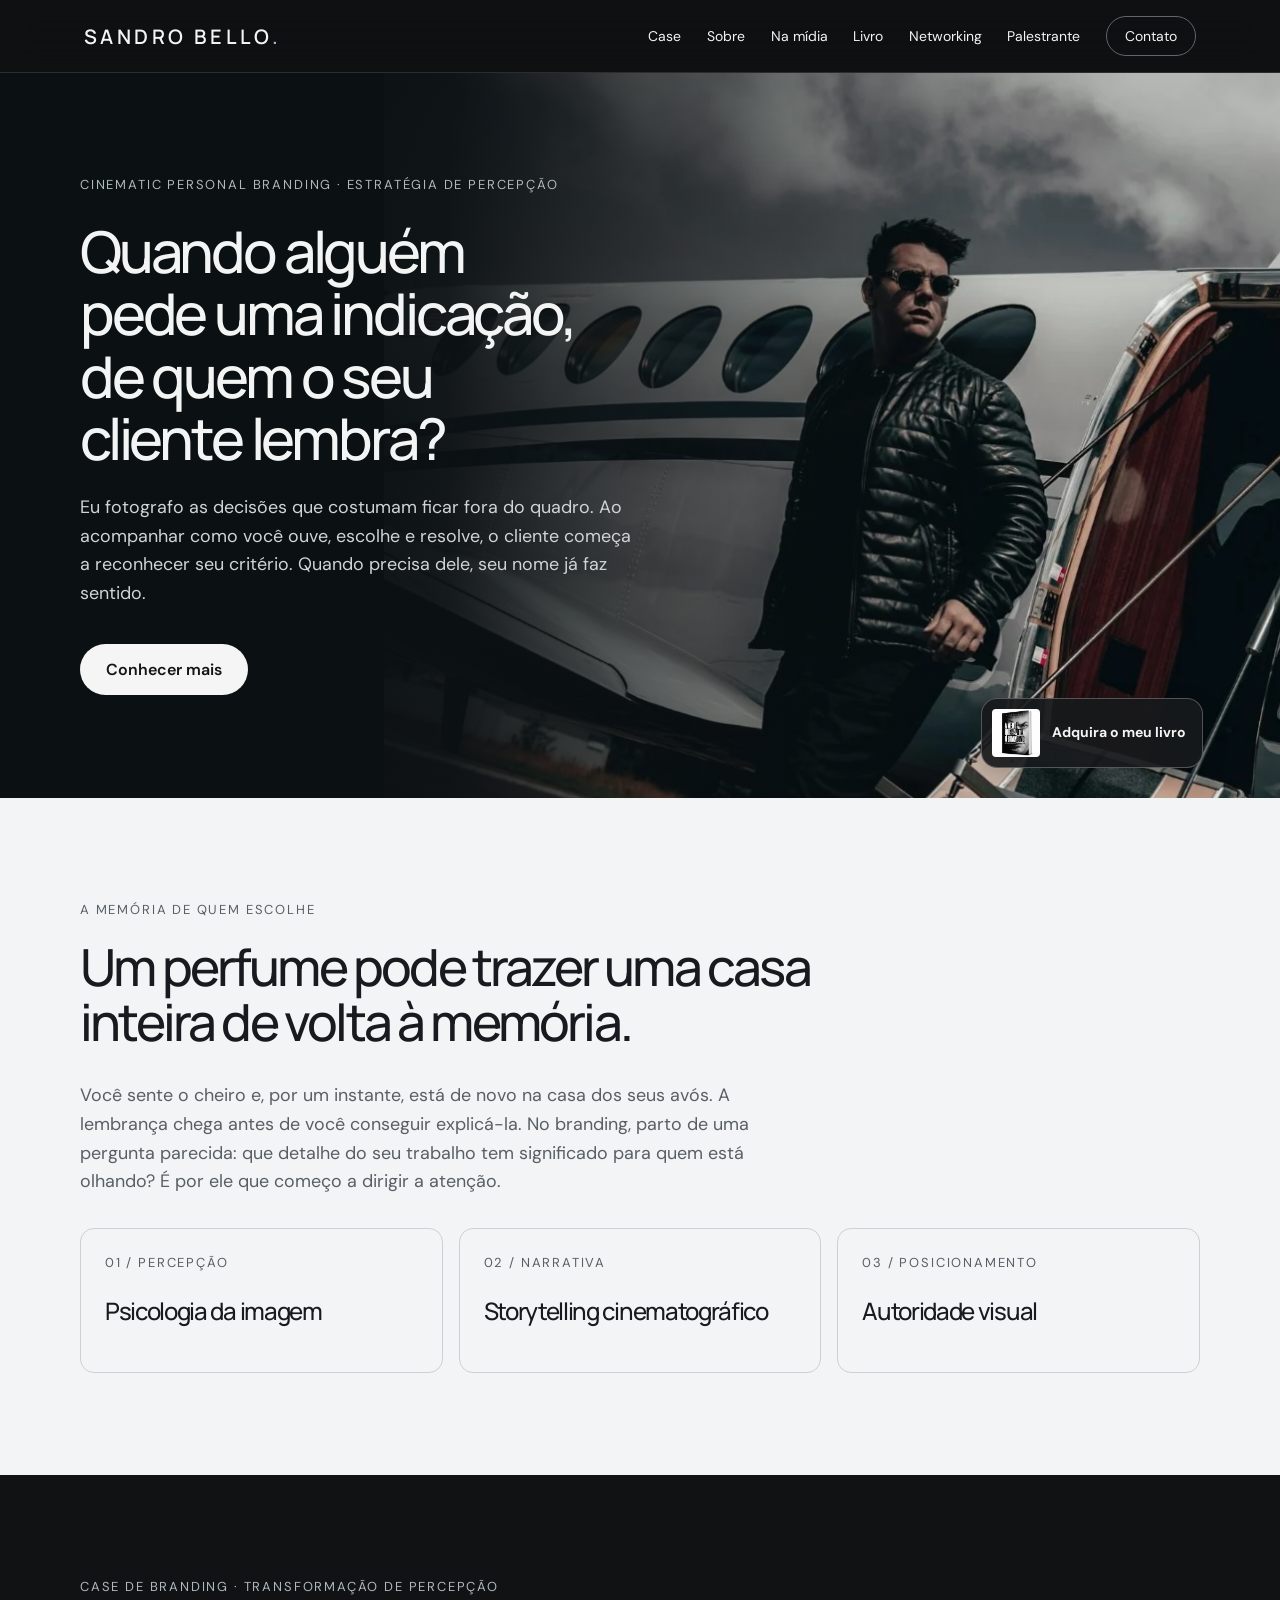
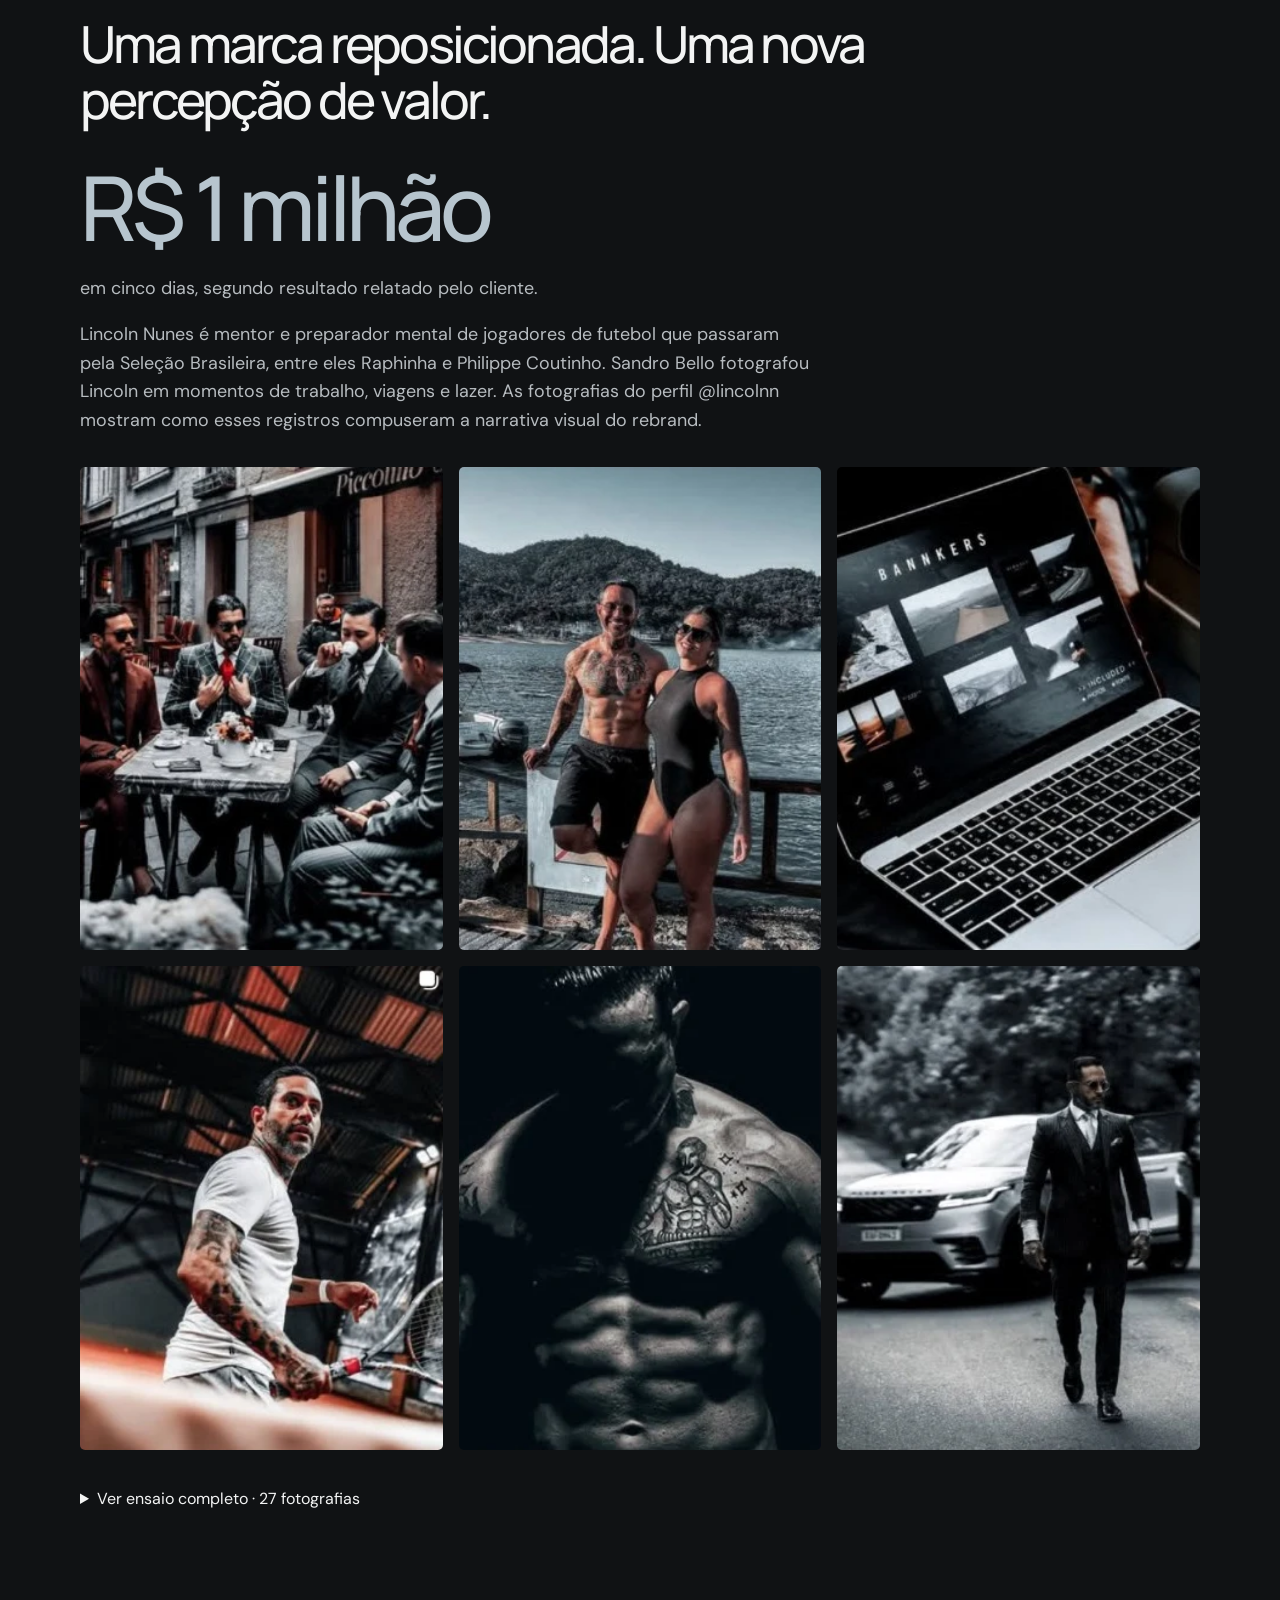
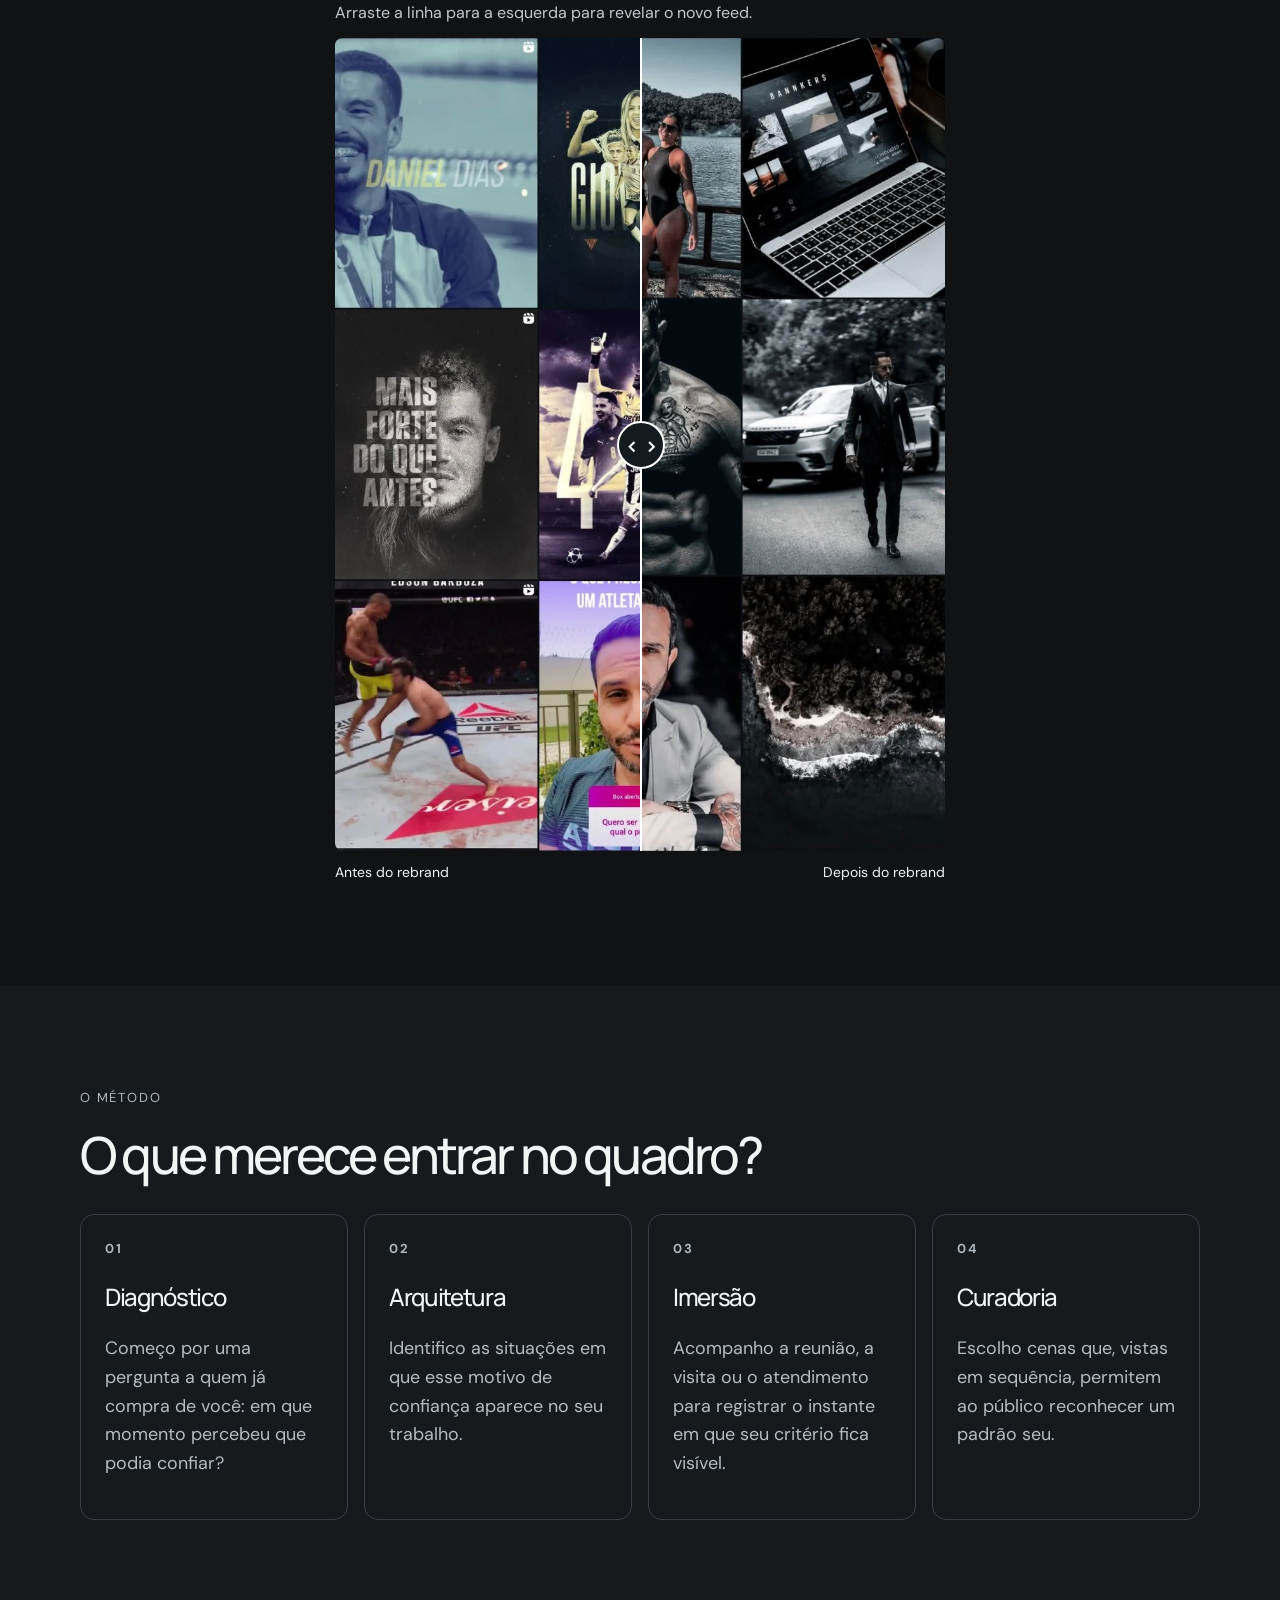
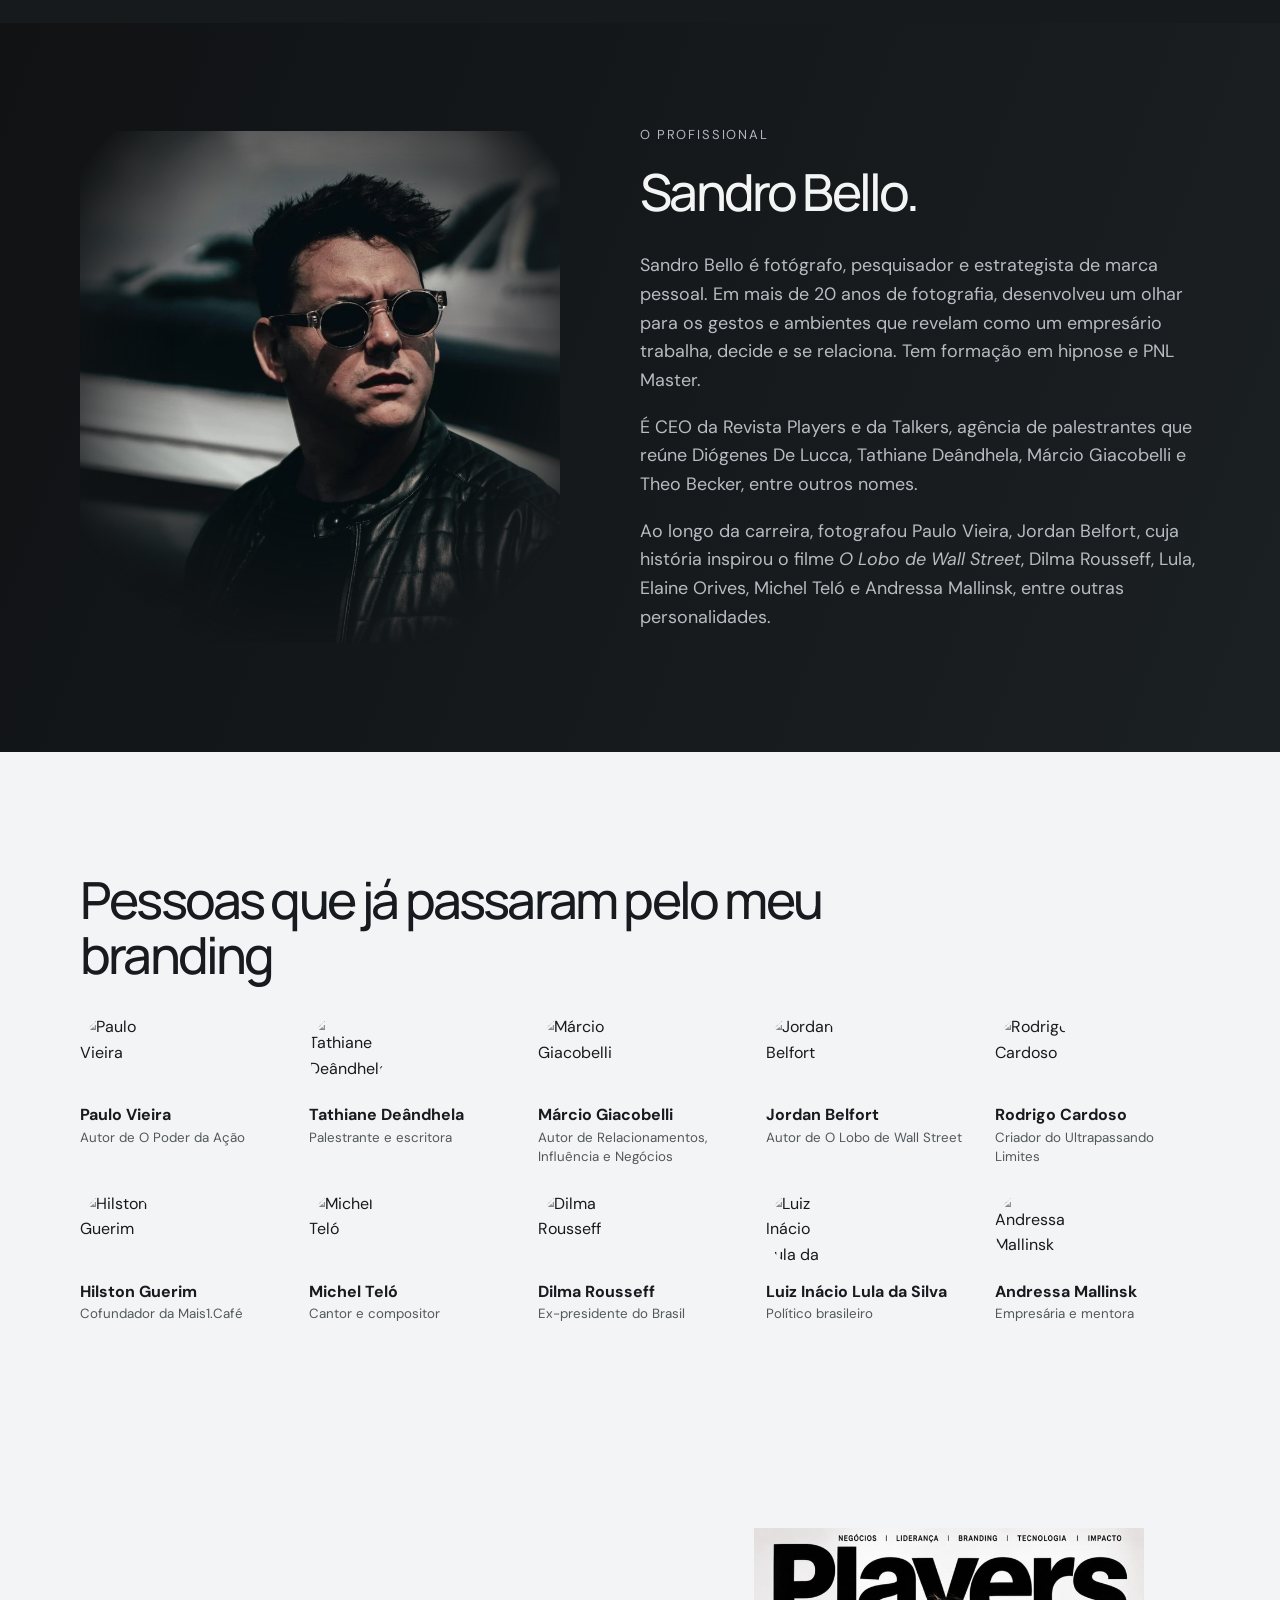
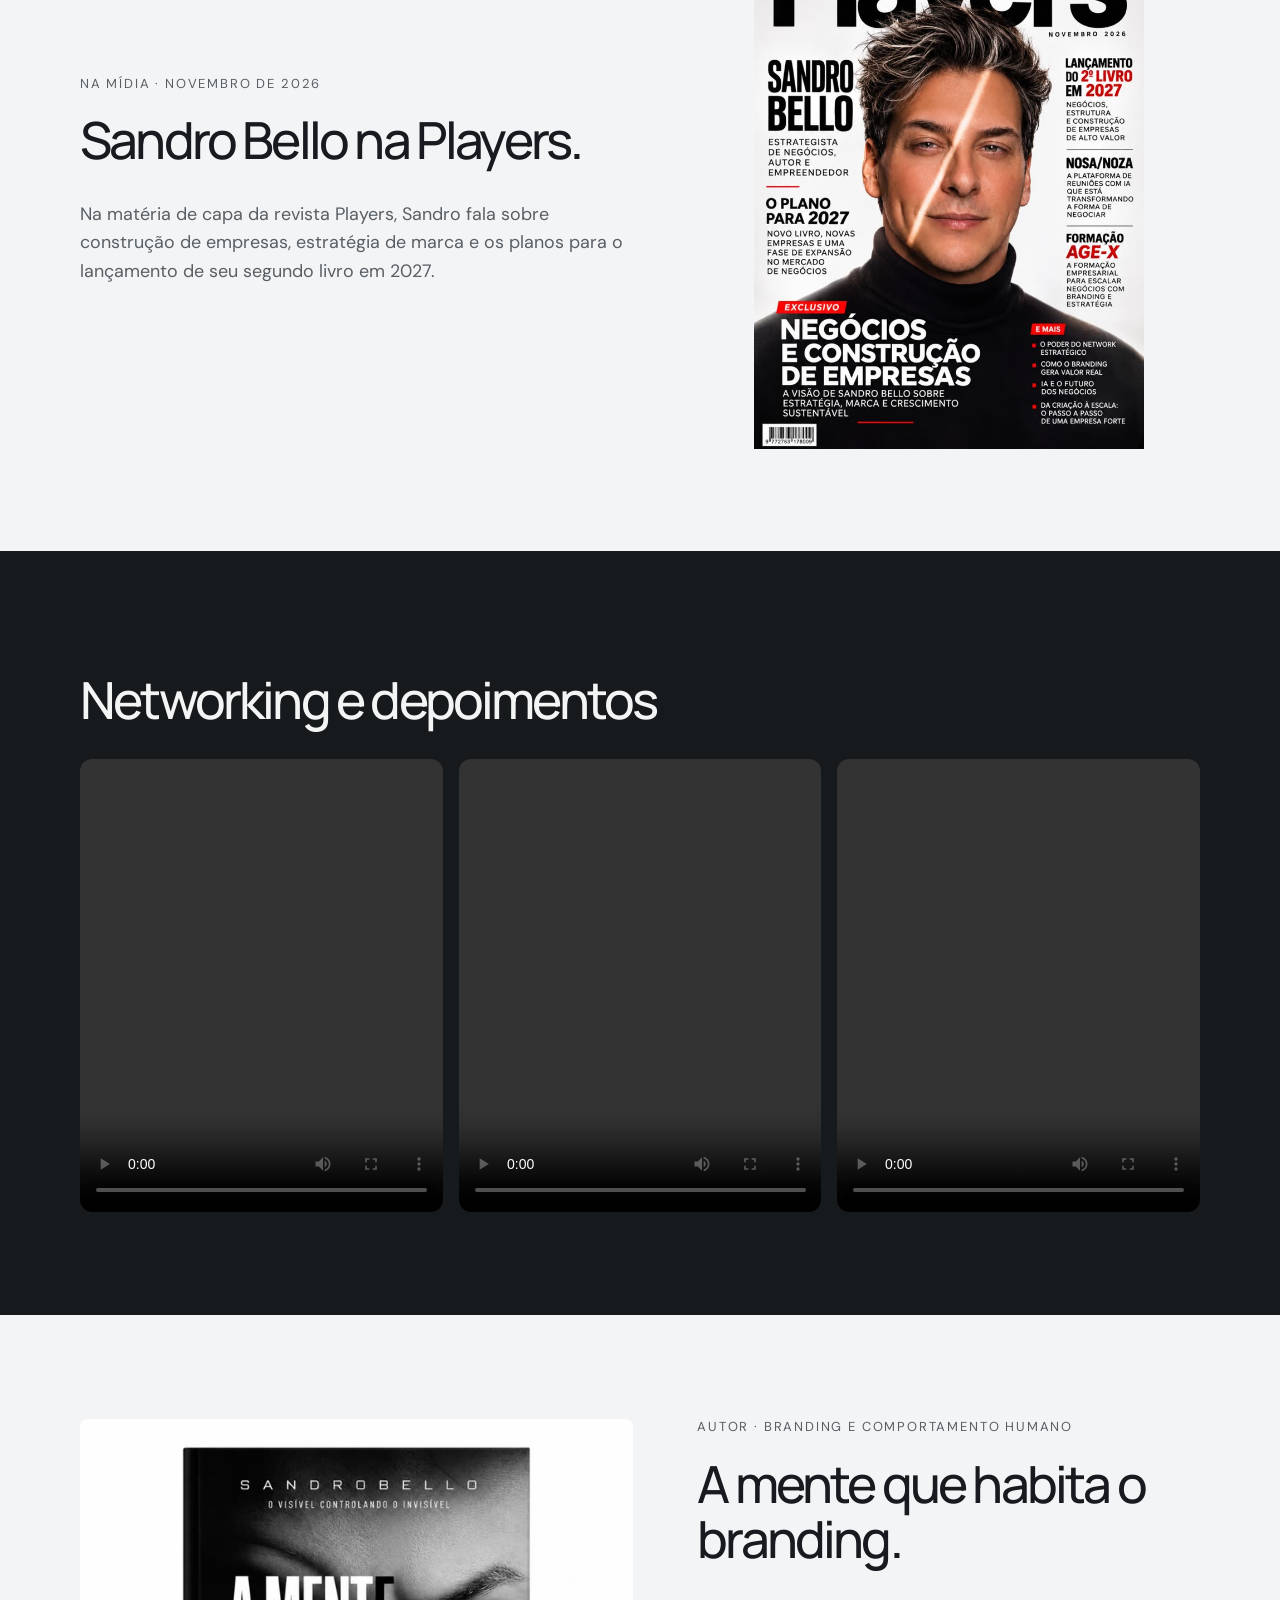
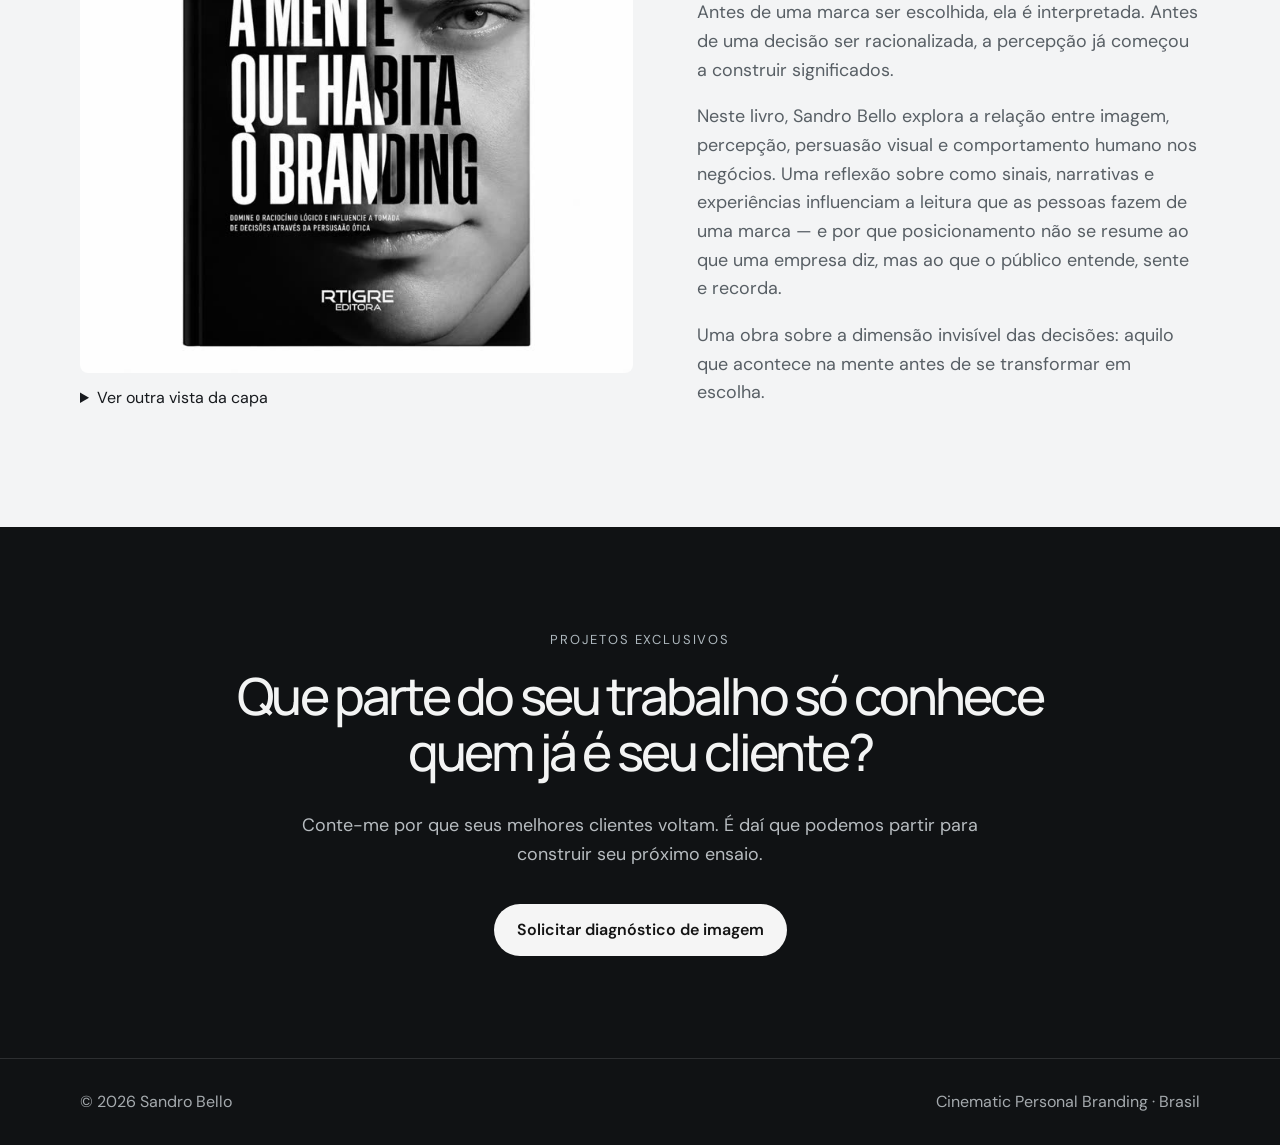
==== commit 038f7ac9: "Reescreve abertura e método a partir dos exemplos do livro de Sandro" ====
--- a/index.html
+++ b/index.html
@@ -1,4 +1,4 @@
-<!doctype html><html lang="pt-BR"><head><meta charset="utf-8"><meta name="viewport" content="width=device-width,initial-scale=1"><meta name="theme-color" content="#080808"><title>Sandro Bello — Cinematic Personal Branding</title><meta name="description" content="Branding cinematográfico, fotografia e psicologia da percepção para empresários."><link rel="preconnect" href="https://fonts.googleapis.com"><link rel="stylesheet" href="https://fonts.googleapis.com/css2?family=DM+Sans:wght@400;500;600;700&amp;family=Manrope:wght@400;500;600;700&amp;display=swap"><link rel="stylesheet" href="portfolio.css"></head><body><header><div class="bar"><a class="logo" href="#">SANDRO BELLO<span>.</span></a><button id="menu" aria-controls="nav" aria-expanded="false">Menu</button><nav id="nav"><a href="#case">Case</a><a href="#sobre">Sobre</a><a href="#players">Na mídia</a><a href="#livro">Livro</a><a href="#network">Networking</a><a href="palestrante.html">Palestrante</a><a class="contact" href="#contato">Contato</a></nav></div></header><main><section class="hero"><div class="hero-copy"><span class="eyebrow">Cinematic personal branding · Estratégia de percepção</span><h1>A venda começa antes da proposta.</h1><p>Antes de comparar preços, seu cliente já formou uma impressão. Meu trabalho é tornar seu valor visível para que ele se lembre de você, indique seu nome e escolha comprar de você.</p><div><a class="button" href="#conceito">Conhecer mais</a></div></div><picture class="hero-art"><source media="(max-width:650px)" srcset="changes/embarque.webp"><img src="changes/aeronave.webp" alt="Sandro Bello junto à escada de uma aeronave"></picture><a class="book-note" href="https://livrosandrobello.vercel.app"><img src="assets/329024.jpg" alt="Capa de A Mente que Habita o Branding"><span><strong>Adquira o meu livro</strong></span></a></section><section id="conceito" class="intro"><span class="eyebrow">Muito além da fotografia</span><h2 class="sectiontitle">Você não controla o que pensam. Mas pode influenciar o que percebem.</h2><p>Cada ambiente, gesto e decisão comunica algo sobre você. A fotografia cinematográfica transforma esses sinais em uma narrativa coerente de posicionamento empresarial.</p><div class="grid"><div class="tile"><span>01 / PERCEPÇÃO</span><h3>Psicologia da imagem</h3></div><div class="tile"><span>02 / NARRATIVA</span><h3>Storytelling cinematográfico</h3></div><div class="tile"><span>03 / POSICIONAMENTO</span><h3>Autoridade visual</h3></div></div></section><section class="case" id="case"><span class="eyebrow">Case de branding · Transformação de percepção</span><h2 class="sectiontitle">Uma marca reposicionada. Uma nova percepção de valor.</h2><div class="number">R$ 1 milhão</div><p>em cinco dias, segundo resultado relatado pelo cliente.</p><p>Lincoln Nunes é mentor e preparador mental de jogadores de futebol que passaram pela Seleção Brasileira, entre eles Raphinha e Philippe Coutinho. Sandro Bello fotografou Lincoln em momentos de trabalho, viagens e lazer. As fotografias do perfil @lincolnn mostram como esses registros compuseram a narrativa visual do rebrand.</p><div class="gallery"><img loading="lazy" width="315" height="420" src="assets/lincoln-341680-1.webp" alt="Fotografia do ensaio de Lincoln Nunes por Sandro Bello"><img loading="lazy" width="315" height="420" src="assets/lincoln-341680-2.webp" alt="Fotografia do ensaio de Lincoln Nunes por Sandro Bello"><img loading="lazy" width="315" height="420" src="assets/lincoln-341680-3.webp" alt="Fotografia do ensaio de Lincoln Nunes por Sandro Bello"><img loading="lazy" width="315" height="420" src="assets/lincoln-341680-4.webp" alt="Fotografia do ensaio de Lincoln Nunes por Sandro Bello"><img loading="lazy" width="315" height="420" src="assets/lincoln-341680-5.webp" alt="Fotografia do ensaio de Lincoln Nunes por Sandro Bello"><img loading="lazy" width="315" height="420" src="assets/lincoln-341680-6.webp" alt="Fotografia do ensaio de Lincoln Nunes por Sandro Bello"></div><details class="album"><summary>Ver ensaio completo · 27 fotografias</summary><div class="gallery"><img loading="lazy" width="315" height="420" src="assets/lincoln-341680-7.webp" alt="Fotografia do ensaio de Lincoln Nunes por Sandro Bello"><img loading="lazy" width="315" height="420" src="assets/lincoln-341680-8.webp" alt="Fotografia do ensaio de Lincoln Nunes por Sandro Bello"><img loading="lazy" width="315" height="420" src="assets/lincoln-341680-9.webp" alt="Fotografia do ensaio de Lincoln Nunes por Sandro Bello"><img loading="lazy" width="315" height="420" src="assets/lincoln-341678-1.webp" alt="Fotografia do ensaio de Lincoln Nunes por Sandro Bello"><img loading="lazy" width="315" height="420" src="assets/lincoln-341678-2.webp" alt="Fotografia do ensaio de Lincoln Nunes por Sandro Bello"><img loading="lazy" width="315" height="420" src="assets/lincoln-341678-3.webp" alt="Fotografia do ensaio de Lincoln Nunes por Sandro Bello"><img loading="lazy" width="315" height="420" src="assets/lincoln-341678-4.webp" alt="Fotografia do ensaio de Lincoln Nunes por Sandro Bello"><img loading="lazy" width="315" height="420" src="assets/lincoln-341678-5.webp" alt="Fotografia do ensaio de Lincoln Nunes por Sandro Bello"><img loading="lazy" width="315" height="420" src="assets/lincoln-341678-6.webp" alt="Fotografia do ensaio de Lincoln Nunes por Sandro Bello"><img loading="lazy" width="315" height="420" src="assets/lincoln-341678-7.webp" alt="Fotografia do ensaio de Lincoln Nunes por Sandro Bello"><img loading="lazy" width="315" height="420" src="assets/lincoln-341678-8.webp" alt="Fotografia do ensaio de Lincoln Nunes por Sandro Bello"><img loading="lazy" width="315" height="420" src="assets/lincoln-341678-9.webp" alt="Fotografia do ensaio de Lincoln Nunes por Sandro Bello"><img loading="lazy" width="315" height="420" src="assets/lincoln-341674-1.webp" alt="Fotografia do ensaio de Lincoln Nunes por Sandro Bello"><img loading="lazy" width="315" height="420" src="assets/lincoln-341674-2.webp" alt="Fotografia do ensaio de Lincoln Nunes por Sandro Bello"><img loading="lazy" width="315" height="420" src="assets/lincoln-341674-3.webp" alt="Fotografia do ensaio de Lincoln Nunes por Sandro Bello"><img loading="lazy" width="315" height="420" src="assets/lincoln-341674-4.webp" alt="Fotografia do ensaio de Lincoln Nunes por Sandro Bello"><img loading="lazy" width="315" height="420" src="assets/lincoln-341674-5.webp" alt="Fotografia do ensaio de Lincoln Nunes por Sandro Bello"><img loading="lazy" width="315" height="420" src="assets/lincoln-341674-6.webp" alt="Fotografia do ensaio de Lincoln Nunes por Sandro Bello"><img loading="lazy" width="315" height="420" src="assets/lincoln-341674-7.webp" alt="Fotografia do ensaio de Lincoln Nunes por Sandro Bello"><img loading="lazy" width="315" height="420" src="assets/lincoln-341674-8.webp" alt="Fotografia do ensaio de Lincoln Nunes por Sandro Bello"><img loading="lazy" width="315" height="420" src="assets/lincoln-341674-9.webp" alt="Fotografia do ensaio de Lincoln Nunes por Sandro Bello"></div></details><figure class="comparison"><figcaption>Arraste a linha para a esquerda para revelar o novo feed.</figcaption><div class="compare"><img src="changes/depois.webp" alt="Depois do rebrand, nove fotografias da rotina de Lincoln"><img class="old" src="changes/antes.webp" alt="Antes do rebrand, nove publicações do perfil de Lincoln"><span class="divider" aria-hidden="true"><b>‹ ›</b></span><input type="range" min="0" max="100" value="50" aria-label="Porcentagem visível do feed antigo" oninput="this.parentElement.style.setProperty('--pos',this.value+'%')"></div><div class="legend"><span>Antes do rebrand</span><span>Depois do rebrand</span></div></figure></section><section id="metodo"><span class="eyebrow">O método</span><h2 class="sectiontitle">Sua vida é o cenário. Sua imagem é a estratégia.</h2><div class="steps"><article><strong>01</strong><h3>Diagnóstico</h3><p>Leitura do posicionamento atual e da percepção desejada.</p></article><article><strong>02</strong><h3>Arquitetura</h3><p>Construção de narrativa alinhada à sua identidade e ao seu negócio.</p></article><article><strong>03</strong><h3>Imersão</h3><p>Registro cinematográfico da sua rotina, decisões e ambientes reais.</p></article><article><strong>04</strong><h3>Curadoria</h3><p>Seleção de imagens para comunicar consistência, presença e autoridade.</p></article></div></section><section class="about line profile" id="sobre"><img loading="lazy" src="changes/retrato.webp" alt="Retrato de Sandro Bello junto à aeronave"><div><span class="eyebrow">O profissional</span><h2 class="sectiontitle">Sandro Bello.</h2><p>Sandro Bello é fotógrafo, pesquisador e estrategista de marca pessoal. Em mais de 20 anos de fotografia, desenvolveu um olhar para os gestos e ambientes que revelam como um empresário trabalha, decide e se relaciona. Tem formação em hipnose e PNL Master.</p><p>É CEO da Revista Players e da Talkers, agência de palestrantes que reúne Diógenes De Lucca, Tathiane Deândhela, Márcio Giacobelli e Theo Becker, entre outros nomes.</p><p>Ao longo da carreira, fotografou Paulo Vieira, Jordan Belfort, cuja história inspirou o filme <em>O Lobo de Wall Street</em>, Dilma Rousseff, Lula, Elaine Orives, Michel Teló e Andressa Mallinsk, entre outras personalidades.</p></div></section><section class="references" id="referencias"><h2 class="sectiontitle">Pessoas que já passaram pelo meu branding</h2><div class="portraits"><figure><img loading="lazy" referrerpolicy="no-referrer" src="https://afnoticias.com.br/static/cache/2026/c200f60a65692deaf1127cdfb1244691.jpg" alt="Paulo Vieira"><figcaption><strong>Paulo Vieira</strong><small>Autor de O Poder da Ação</small></figcaption></figure><figure><img loading="lazy" referrerpolicy="no-referrer" src="https://leiamaisba.com.br/upload/images/2022-08-06/20220806095122_IMG-20220719-WA0015--1-.jpg" alt="Tathiane Deândhela"><figcaption><strong>Tathiane Deândhela</strong><small>Palestrante e escritora</small></figcaption></figure><figure><img loading="lazy" referrerpolicy="no-referrer" src="https://www.institutoexito.com.br/storage/app/uploads/gNIFpPECYrYEJ30aYO4i4iUjmxs7az0ZqvK02jZo.jpg" alt="Márcio Giacobelli"><figcaption><strong>Márcio Giacobelli</strong><small>Autor de Relacionamentos, Influência e Negócios</small></figcaption></figure><figure><img loading="lazy" referrerpolicy="no-referrer" src="https://www.tagesspiegel.de/images/2535649/alternates/BASE_1_1_W1000/1658565418000/jordan.jpeg" alt="Jordan Belfort"><figcaption><strong>Jordan Belfort</strong><small>Autor de O Lobo de Wall Street</small></figcaption></figure><figure><img loading="lazy" referrerpolicy="no-referrer" src="https://uploads.folhavitoria.com.br/2024/11/mO7dYjjN-image-2656.webp" alt="Rodrigo Cardoso"><figcaption><strong>Rodrigo Cardoso</strong><small>Criador do Ultrapassando Limites</small></figcaption></figure><figure><img loading="lazy" referrerpolicy="no-referrer" src="https://blcompany.com.br/map/wp-content/uploads/2023/10/convidado_Hilston-Guerim-001-768x768.webp" alt="Hilston Guerim"><figcaption><strong>Hilston Guerim</strong><small>Cofundador da Mais1.Café</small></figcaption></figure><figure><img loading="lazy" referrerpolicy="no-referrer" src="https://cdn.jornaldebeltrao.com.br/wp-content/uploads/2024/06/Michel-Telo.jpg" alt="Michel Teló"><figcaption><strong>Michel Teló</strong><small>Cantor e compositor</small></figcaption></figure><figure><img loading="lazy" referrerpolicy="no-referrer" src="https://www.divulga.com.mx/wp-content/uploads/2022/01/dilma-rousseff-1-e1651596778709.png" alt="Dilma Rousseff"><figcaption><strong>Dilma Rousseff</strong><small>Ex-presidente do Brasil</small></figcaption></figure><figure><img loading="lazy" referrerpolicy="no-referrer" src="https://upload.wikimedia.org/wikipedia/commons/a/ae/Foto_oficial_de_Luiz_In%C3%A1cio_Lula_da_Silva_%28recortada%29.jpg" alt="Luiz Inácio Lula da Silva"><figcaption><strong>Luiz Inácio Lula da Silva</strong><small>Político brasileiro</small></figcaption></figure><figure><img loading="lazy" referrerpolicy="no-referrer" src="https://istoe.com.br/wp-content/uploads/2023/04/foto-abre-publi-andressa-mallinsk-site-istoe.jpg" alt="Andressa Mallinsk"><figcaption><strong>Andressa Mallinsk</strong><small>Empresária e mentora</small></figcaption></figure></div></section><section class="press" id="players"><div><span class="eyebrow">Na mídia · Novembro de 2026</span><h2 class="sectiontitle">Sandro Bello na Players.</h2><p>Na matéria de capa da revista Players, Sandro fala sobre construção de empresas, estratégia de marca e os planos para o lançamento de seu segundo livro em 2027.</p></div><img loading="lazy" src="assets/338181.jpg" alt="Capa de novembro de 2026 da revista Players com Sandro Bello"></section><section id="network"><h2 class="sectiontitle">Networking e depoimentos</h2><div class="pair films"><video controls playsinline preload="metadata" aria-label="Registro de networking 1" src="assets/330667.mp4#t=0.1"></video><video controls playsinline preload="metadata" aria-label="Registro de networking 2" src="assets/337021.mp4#t=0.1"></video><video controls playsinline preload="metadata" aria-label="Depoimento em vídeo" src="assets/depoimento.mp4#t=0.1"></video></div></section><section id="livro"><div class="book-view"><img loading="lazy" src="assets/329023.jpg" alt="A mente que habita o branding, de Sandro Bello"><details><summary>Ver outra vista da capa</summary><img loading="lazy" src="assets/329024.jpg" alt="Segunda vista do livro"></details></div><div><span class="eyebrow">Autor · Branding e comportamento humano</span><h2 class="sectiontitle">A mente que habita o branding.</h2><p>Antes de uma marca ser escolhida, ela é interpretada. Antes de uma decisão ser racionalizada, a percepção já começou a construir significados.</p><p>Neste livro, Sandro Bello explora a relação entre imagem, percepção, persuasão visual e comportamento humano nos negócios. Uma reflexão sobre como sinais, narrativas e experiências influenciam a leitura que as pessoas fazem de uma marca — e por que posicionamento não se resume ao que uma empresa diz, mas ao que o público entende, sente e recorda.</p><p>Uma obra sobre a dimensão invisível das decisões: aquilo que acontece na mente antes de se transformar em escolha.</p></div></section><section class="cta" id="contato"><span class="eyebrow">Projetos exclusivos</span><h2 class="sectiontitle">O mercado já está formando uma opinião sobre você.</h2><p>A questão é se essa percepção está trabalhando a favor do seu negócio.</p><a class="button" href="https://www.instagram.com/_sandrobello/" target="_blank" rel="noopener">Solicitar diagnóstico de imagem</a></section></main><footer><span>© 2026 Sandro Bello</span><span>Cinematic Personal Branding · Brasil</span></footer><script>
+<!doctype html><html lang="pt-BR"><head><meta charset="utf-8"><meta name="viewport" content="width=device-width,initial-scale=1"><meta name="theme-color" content="#080808"><title>Sandro Bello — Cinematic Personal Branding</title><meta name="description" content="Branding cinematográfico, fotografia e psicologia da percepção para empresários."><link rel="preconnect" href="https://fonts.googleapis.com"><link rel="stylesheet" href="https://fonts.googleapis.com/css2?family=DM+Sans:wght@400;500;600;700&amp;family=Manrope:wght@400;500;600;700&amp;display=swap"><link rel="stylesheet" href="portfolio.css"></head><body><header><div class="bar"><a class="logo" href="#">SANDRO BELLO<span>.</span></a><button id="menu" aria-controls="nav" aria-expanded="false">Menu</button><nav id="nav"><a href="#case">Case</a><a href="#sobre">Sobre</a><a href="#players">Na mídia</a><a href="#livro">Livro</a><a href="#network">Networking</a><a href="palestrante.html">Palestrante</a><a class="contact" href="#contato">Contato</a></nav></div></header><main><section class="hero"><div class="hero-copy"><span class="eyebrow">Cinematic personal branding · Estratégia de percepção</span><h1>Quando alguém pede uma indicação, de quem o seu cliente lembra?</h1><p>Eu fotografo as decisões que costumam ficar fora do quadro. Ao acompanhar como você ouve, escolhe e resolve, o cliente começa a reconhecer seu critério. Quando precisa dele, seu nome já faz sentido.</p><div><a class="button" href="#conceito">Conhecer mais</a></div></div><picture class="hero-art"><source media="(max-width:650px)" srcset="changes/embarque.webp"><img src="changes/aeronave.webp" alt="Sandro Bello junto à escada de uma aeronave"></picture><a class="book-note" href="https://livrosandrobello.vercel.app"><img src="assets/329024.jpg" alt="Capa de A Mente que Habita o Branding"><span><strong>Adquira o meu livro</strong></span></a></section><section id="conceito" class="intro"><span class="eyebrow">A memória de quem escolhe</span><h2 class="sectiontitle">Um perfume pode trazer uma casa inteira de volta à memória.</h2><p>Você sente o cheiro e, por um instante, está de novo na casa dos seus avós. A lembrança chega antes de você conseguir explicá-la. No branding, parto de uma pergunta parecida: que detalhe do seu trabalho tem significado para quem está olhando? É por ele que começo a dirigir a atenção.</p><div class="grid"><div class="tile"><span>01 / PERCEPÇÃO</span><h3>Psicologia da imagem</h3></div><div class="tile"><span>02 / NARRATIVA</span><h3>Storytelling cinematográfico</h3></div><div class="tile"><span>03 / POSICIONAMENTO</span><h3>Autoridade visual</h3></div></div></section><section class="case" id="case"><span class="eyebrow">Case de branding · Transformação de percepção</span><h2 class="sectiontitle">Uma marca reposicionada. Uma nova percepção de valor.</h2><div class="number">R$ 1 milhão</div><p>em cinco dias, segundo resultado relatado pelo cliente.</p><p>Lincoln Nunes é mentor e preparador mental de jogadores de futebol que passaram pela Seleção Brasileira, entre eles Raphinha e Philippe Coutinho. Sandro Bello fotografou Lincoln em momentos de trabalho, viagens e lazer. As fotografias do perfil @lincolnn mostram como esses registros compuseram a narrativa visual do rebrand.</p><div class="gallery"><img loading="lazy" width="315" height="420" src="assets/lincoln-341680-1.webp" alt="Fotografia do ensaio de Lincoln Nunes por Sandro Bello"><img loading="lazy" width="315" height="420" src="assets/lincoln-341680-2.webp" alt="Fotografia do ensaio de Lincoln Nunes por Sandro Bello"><img loading="lazy" width="315" height="420" src="assets/lincoln-341680-3.webp" alt="Fotografia do ensaio de Lincoln Nunes por Sandro Bello"><img loading="lazy" width="315" height="420" src="assets/lincoln-341680-4.webp" alt="Fotografia do ensaio de Lincoln Nunes por Sandro Bello"><img loading="lazy" width="315" height="420" src="assets/lincoln-341680-5.webp" alt="Fotografia do ensaio de Lincoln Nunes por Sandro Bello"><img loading="lazy" width="315" height="420" src="assets/lincoln-341680-6.webp" alt="Fotografia do ensaio de Lincoln Nunes por Sandro Bello"></div><details class="album"><summary>Ver ensaio completo · 27 fotografias</summary><div class="gallery"><img loading="lazy" width="315" height="420" src="assets/lincoln-341680-7.webp" alt="Fotografia do ensaio de Lincoln Nunes por Sandro Bello"><img loading="lazy" width="315" height="420" src="assets/lincoln-341680-8.webp" alt="Fotografia do ensaio de Lincoln Nunes por Sandro Bello"><img loading="lazy" width="315" height="420" src="assets/lincoln-341680-9.webp" alt="Fotografia do ensaio de Lincoln Nunes por Sandro Bello"><img loading="lazy" width="315" height="420" src="assets/lincoln-341678-1.webp" alt="Fotografia do ensaio de Lincoln Nunes por Sandro Bello"><img loading="lazy" width="315" height="420" src="assets/lincoln-341678-2.webp" alt="Fotografia do ensaio de Lincoln Nunes por Sandro Bello"><img loading="lazy" width="315" height="420" src="assets/lincoln-341678-3.webp" alt="Fotografia do ensaio de Lincoln Nunes por Sandro Bello"><img loading="lazy" width="315" height="420" src="assets/lincoln-341678-4.webp" alt="Fotografia do ensaio de Lincoln Nunes por Sandro Bello"><img loading="lazy" width="315" height="420" src="assets/lincoln-341678-5.webp" alt="Fotografia do ensaio de Lincoln Nunes por Sandro Bello"><img loading="lazy" width="315" height="420" src="assets/lincoln-341678-6.webp" alt="Fotografia do ensaio de Lincoln Nunes por Sandro Bello"><img loading="lazy" width="315" height="420" src="assets/lincoln-341678-7.webp" alt="Fotografia do ensaio de Lincoln Nunes por Sandro Bello"><img loading="lazy" width="315" height="420" src="assets/lincoln-341678-8.webp" alt="Fotografia do ensaio de Lincoln Nunes por Sandro Bello"><img loading="lazy" width="315" height="420" src="assets/lincoln-341678-9.webp" alt="Fotografia do ensaio de Lincoln Nunes por Sandro Bello"><img loading="lazy" width="315" height="420" src="assets/lincoln-341674-1.webp" alt="Fotografia do ensaio de Lincoln Nunes por Sandro Bello"><img loading="lazy" width="315" height="420" src="assets/lincoln-341674-2.webp" alt="Fotografia do ensaio de Lincoln Nunes por Sandro Bello"><img loading="lazy" width="315" height="420" src="assets/lincoln-341674-3.webp" alt="Fotografia do ensaio de Lincoln Nunes por Sandro Bello"><img loading="lazy" width="315" height="420" src="assets/lincoln-341674-4.webp" alt="Fotografia do ensaio de Lincoln Nunes por Sandro Bello"><img loading="lazy" width="315" height="420" src="assets/lincoln-341674-5.webp" alt="Fotografia do ensaio de Lincoln Nunes por Sandro Bello"><img loading="lazy" width="315" height="420" src="assets/lincoln-341674-6.webp" alt="Fotografia do ensaio de Lincoln Nunes por Sandro Bello"><img loading="lazy" width="315" height="420" src="assets/lincoln-341674-7.webp" alt="Fotografia do ensaio de Lincoln Nunes por Sandro Bello"><img loading="lazy" width="315" height="420" src="assets/lincoln-341674-8.webp" alt="Fotografia do ensaio de Lincoln Nunes por Sandro Bello"><img loading="lazy" width="315" height="420" src="assets/lincoln-341674-9.webp" alt="Fotografia do ensaio de Lincoln Nunes por Sandro Bello"></div></details><figure class="comparison"><figcaption>Arraste a linha para a esquerda para revelar o novo feed.</figcaption><div class="compare"><img src="changes/depois.webp" alt="Depois do rebrand, nove fotografias da rotina de Lincoln"><img class="old" src="changes/antes.webp" alt="Antes do rebrand, nove publicações do perfil de Lincoln"><span class="divider" aria-hidden="true"><b>‹ ›</b></span><input type="range" min="0" max="100" value="50" aria-label="Porcentagem visível do feed antigo" oninput="this.parentElement.style.setProperty('--pos',this.value+'%')"></div><div class="legend"><span>Antes do rebrand</span><span>Depois do rebrand</span></div></figure></section><section id="metodo"><span class="eyebrow">O método</span><h2 class="sectiontitle">O que merece entrar no quadro?</h2><div class="steps"><article><strong>01</strong><h3>Diagnóstico</h3><p>Começo por uma pergunta a quem já compra de você: em que momento percebeu que podia confiar?</p></article><article><strong>02</strong><h3>Arquitetura</h3><p>Identifico as situações em que esse motivo de confiança aparece no seu trabalho.</p></article><article><strong>03</strong><h3>Imersão</h3><p>Acompanho a reunião, a visita ou o atendimento para registrar o instante em que seu critério fica visível.</p></article><article><strong>04</strong><h3>Curadoria</h3><p>Escolho cenas que, vistas em sequência, permitem ao público reconhecer um padrão seu.</p></article></div></section><section class="about line profile" id="sobre"><img loading="lazy" src="changes/retrato.webp" alt="Retrato de Sandro Bello junto à aeronave"><div><span class="eyebrow">O profissional</span><h2 class="sectiontitle">Sandro Bello.</h2><p>Sandro Bello é fotógrafo, pesquisador e estrategista de marca pessoal. Em mais de 20 anos de fotografia, desenvolveu um olhar para os gestos e ambientes que revelam como um empresário trabalha, decide e se relaciona. Tem formação em hipnose e PNL Master.</p><p>É CEO da Revista Players e da Talkers, agência de palestrantes que reúne Diógenes De Lucca, Tathiane Deândhela, Márcio Giacobelli e Theo Becker, entre outros nomes.</p><p>Ao longo da carreira, fotografou Paulo Vieira, Jordan Belfort, cuja história inspirou o filme <em>O Lobo de Wall Street</em>, Dilma Rousseff, Lula, Elaine Orives, Michel Teló e Andressa Mallinsk, entre outras personalidades.</p></div></section><section class="references" id="referencias"><h2 class="sectiontitle">Pessoas que já passaram pelo meu branding</h2><div class="portraits"><figure><img loading="lazy" referrerpolicy="no-referrer" src="https://afnoticias.com.br/static/cache/2026/c200f60a65692deaf1127cdfb1244691.jpg" alt="Paulo Vieira"><figcaption><strong>Paulo Vieira</strong><small>Autor de O Poder da Ação</small></figcaption></figure><figure><img loading="lazy" referrerpolicy="no-referrer" src="https://leiamaisba.com.br/upload/images/2022-08-06/20220806095122_IMG-20220719-WA0015--1-.jpg" alt="Tathiane Deândhela"><figcaption><strong>Tathiane Deândhela</strong><small>Palestrante e escritora</small></figcaption></figure><figure><img loading="lazy" referrerpolicy="no-referrer" src="https://www.institutoexito.com.br/storage/app/uploads/gNIFpPECYrYEJ30aYO4i4iUjmxs7az0ZqvK02jZo.jpg" alt="Márcio Giacobelli"><figcaption><strong>Márcio Giacobelli</strong><small>Autor de Relacionamentos, Influência e Negócios</small></figcaption></figure><figure><img loading="lazy" referrerpolicy="no-referrer" src="https://www.tagesspiegel.de/images/2535649/alternates/BASE_1_1_W1000/1658565418000/jordan.jpeg" alt="Jordan Belfort"><figcaption><strong>Jordan Belfort</strong><small>Autor de O Lobo de Wall Street</small></figcaption></figure><figure><img loading="lazy" referrerpolicy="no-referrer" src="https://uploads.folhavitoria.com.br/2024/11/mO7dYjjN-image-2656.webp" alt="Rodrigo Cardoso"><figcaption><strong>Rodrigo Cardoso</strong><small>Criador do Ultrapassando Limites</small></figcaption></figure><figure><img loading="lazy" referrerpolicy="no-referrer" src="https://blcompany.com.br/map/wp-content/uploads/2023/10/convidado_Hilston-Guerim-001-768x768.webp" alt="Hilston Guerim"><figcaption><strong>Hilston Guerim</strong><small>Cofundador da Mais1.Café</small></figcaption></figure><figure><img loading="lazy" referrerpolicy="no-referrer" src="https://cdn.jornaldebeltrao.com.br/wp-content/uploads/2024/06/Michel-Telo.jpg" alt="Michel Teló"><figcaption><strong>Michel Teló</strong><small>Cantor e compositor</small></figcaption></figure><figure><img loading="lazy" referrerpolicy="no-referrer" src="https://www.divulga.com.mx/wp-content/uploads/2022/01/dilma-rousseff-1-e1651596778709.png" alt="Dilma Rousseff"><figcaption><strong>Dilma Rousseff</strong><small>Ex-presidente do Brasil</small></figcaption></figure><figure><img loading="lazy" referrerpolicy="no-referrer" src="https://upload.wikimedia.org/wikipedia/commons/a/ae/Foto_oficial_de_Luiz_In%C3%A1cio_Lula_da_Silva_%28recortada%29.jpg" alt="Luiz Inácio Lula da Silva"><figcaption><strong>Luiz Inácio Lula da Silva</strong><small>Político brasileiro</small></figcaption></figure><figure><img loading="lazy" referrerpolicy="no-referrer" src="https://istoe.com.br/wp-content/uploads/2023/04/foto-abre-publi-andressa-mallinsk-site-istoe.jpg" alt="Andressa Mallinsk"><figcaption><strong>Andressa Mallinsk</strong><small>Empresária e mentora</small></figcaption></figure></div></section><section class="press" id="players"><div><span class="eyebrow">Na mídia · Novembro de 2026</span><h2 class="sectiontitle">Sandro Bello na Players.</h2><p>Na matéria de capa da revista Players, Sandro fala sobre construção de empresas, estratégia de marca e os planos para o lançamento de seu segundo livro em 2027.</p></div><img loading="lazy" src="assets/338181.jpg" alt="Capa de novembro de 2026 da revista Players com Sandro Bello"></section><section id="network"><h2 class="sectiontitle">Networking e depoimentos</h2><div class="pair films"><video controls playsinline preload="metadata" aria-label="Registro de networking 1" src="assets/330667.mp4#t=0.1"></video><video controls playsinline preload="metadata" aria-label="Registro de networking 2" src="assets/337021.mp4#t=0.1"></video><video controls playsinline preload="metadata" aria-label="Depoimento em vídeo" src="assets/depoimento.mp4#t=0.1"></video></div></section><section id="livro"><div class="book-view"><img loading="lazy" src="assets/329023.jpg" alt="A mente que habita o branding, de Sandro Bello"><details><summary>Ver outra vista da capa</summary><img loading="lazy" src="assets/329024.jpg" alt="Segunda vista do livro"></details></div><div><span class="eyebrow">Autor · Branding e comportamento humano</span><h2 class="sectiontitle">A mente que habita o branding.</h2><p>Antes de uma marca ser escolhida, ela é interpretada. Antes de uma decisão ser racionalizada, a percepção já começou a construir significados.</p><p>Neste livro, Sandro Bello explora a relação entre imagem, percepção, persuasão visual e comportamento humano nos negócios. Uma reflexão sobre como sinais, narrativas e experiências influenciam a leitura que as pessoas fazem de uma marca — e por que posicionamento não se resume ao que uma empresa diz, mas ao que o público entende, sente e recorda.</p><p>Uma obra sobre a dimensão invisível das decisões: aquilo que acontece na mente antes de se transformar em escolha.</p></div></section><section class="cta" id="contato"><span class="eyebrow">Projetos exclusivos</span><h2 class="sectiontitle">Que parte do seu trabalho só conhece quem já é seu cliente?</h2><p>Conte-me por que seus melhores clientes voltam. É daí que podemos partir para construir seu próximo ensaio.</p><a class="button" href="https://www.instagram.com/_sandrobello/" target="_blank" rel="noopener">Solicitar diagnóstico de imagem</a></section></main><footer><span>© 2026 Sandro Bello</span><span>Cinematic Personal Branding · Brasil</span></footer><script>
 const menu=document.querySelector('#menu'),nav=document.querySelector('#nav');
 function toggle(open){menu.setAttribute('aria-expanded',String(open));nav.classList.toggle('open',open)}
 menu.onclick=()=>toggle(menu.getAttribute('aria-expanded')==='false');
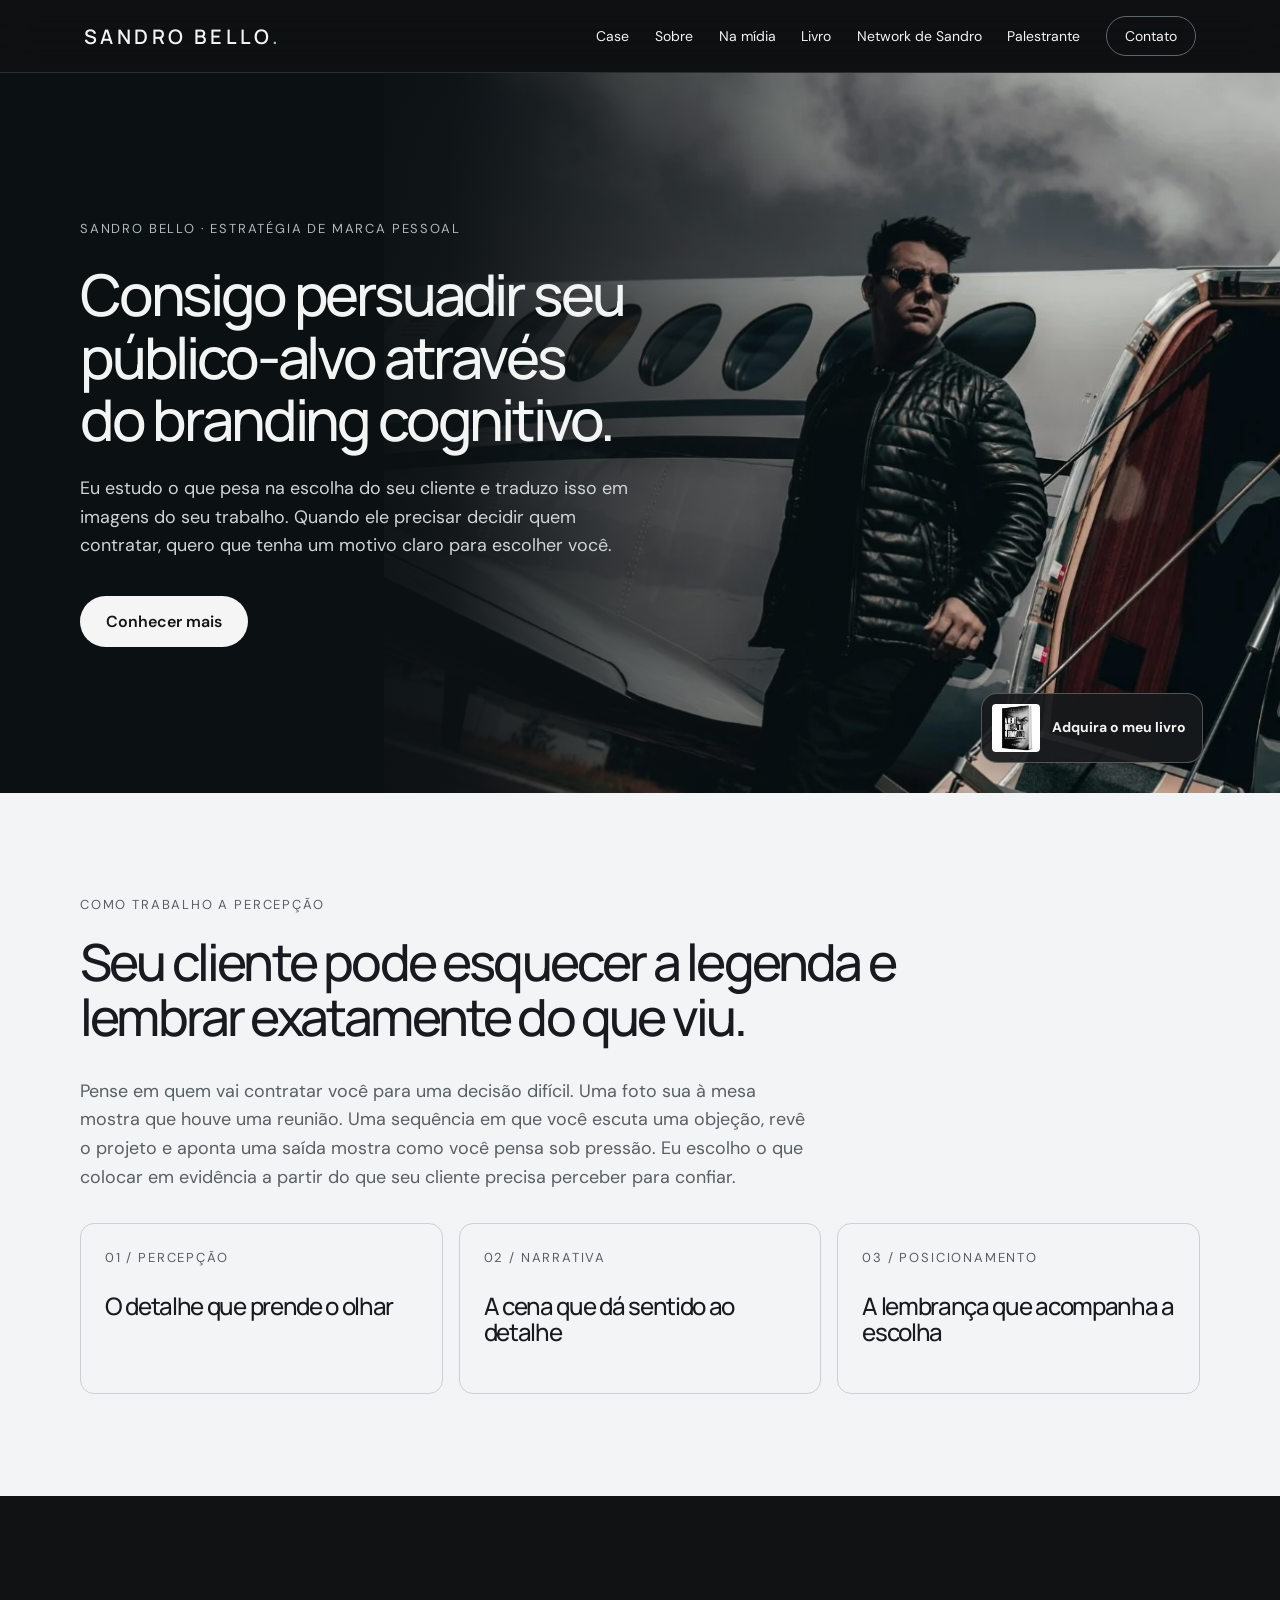
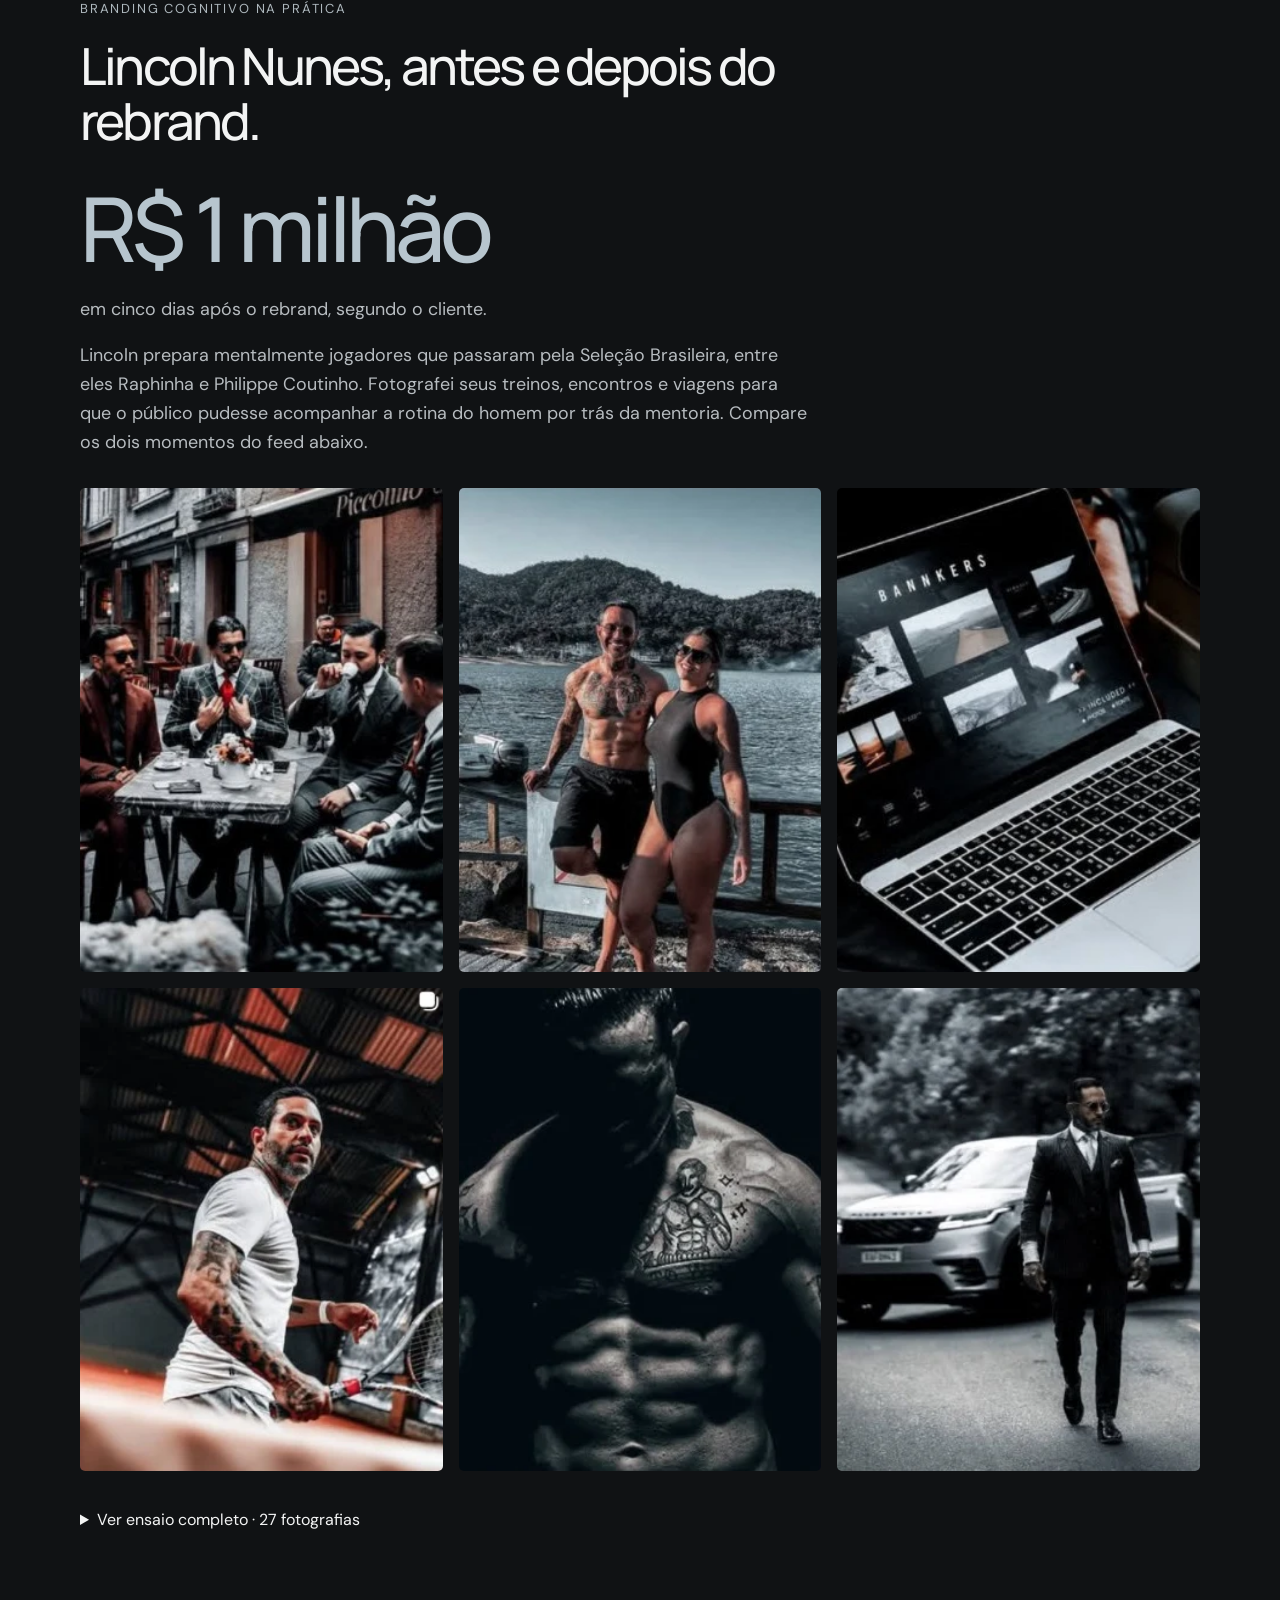
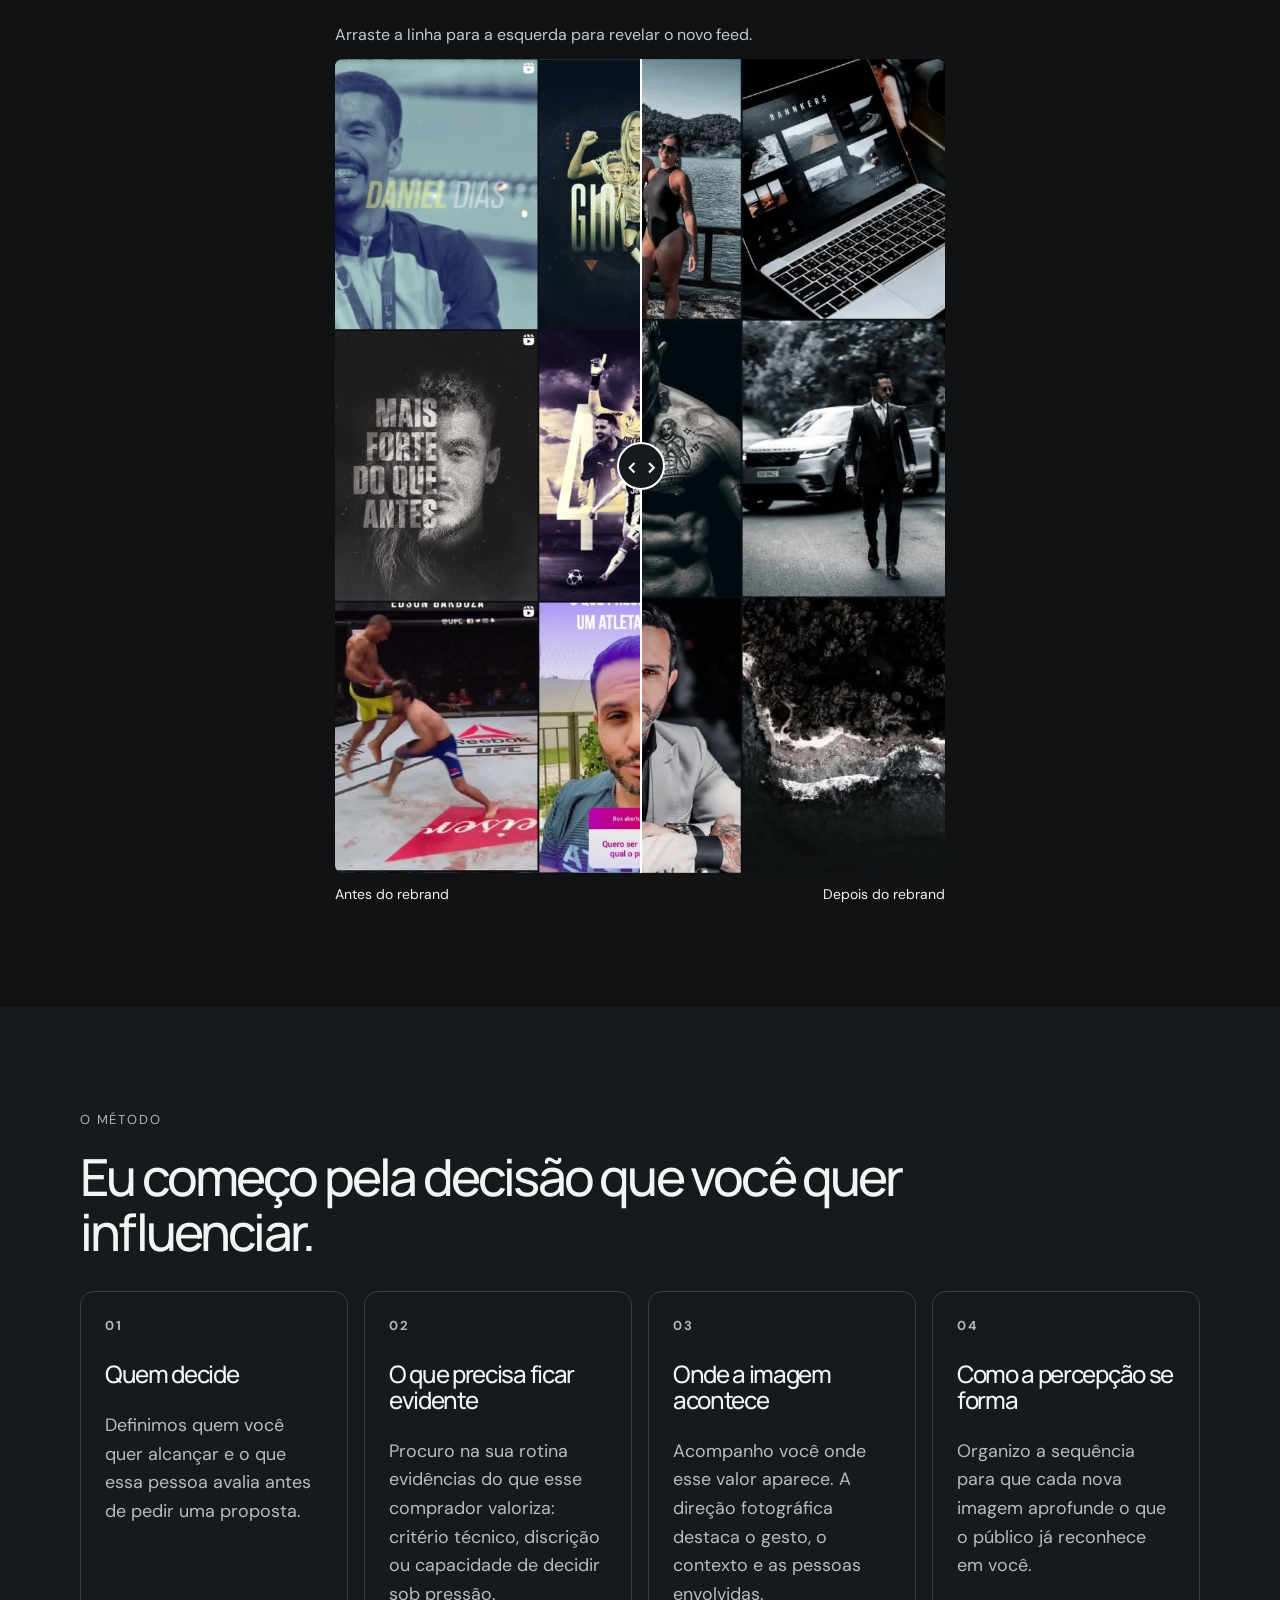
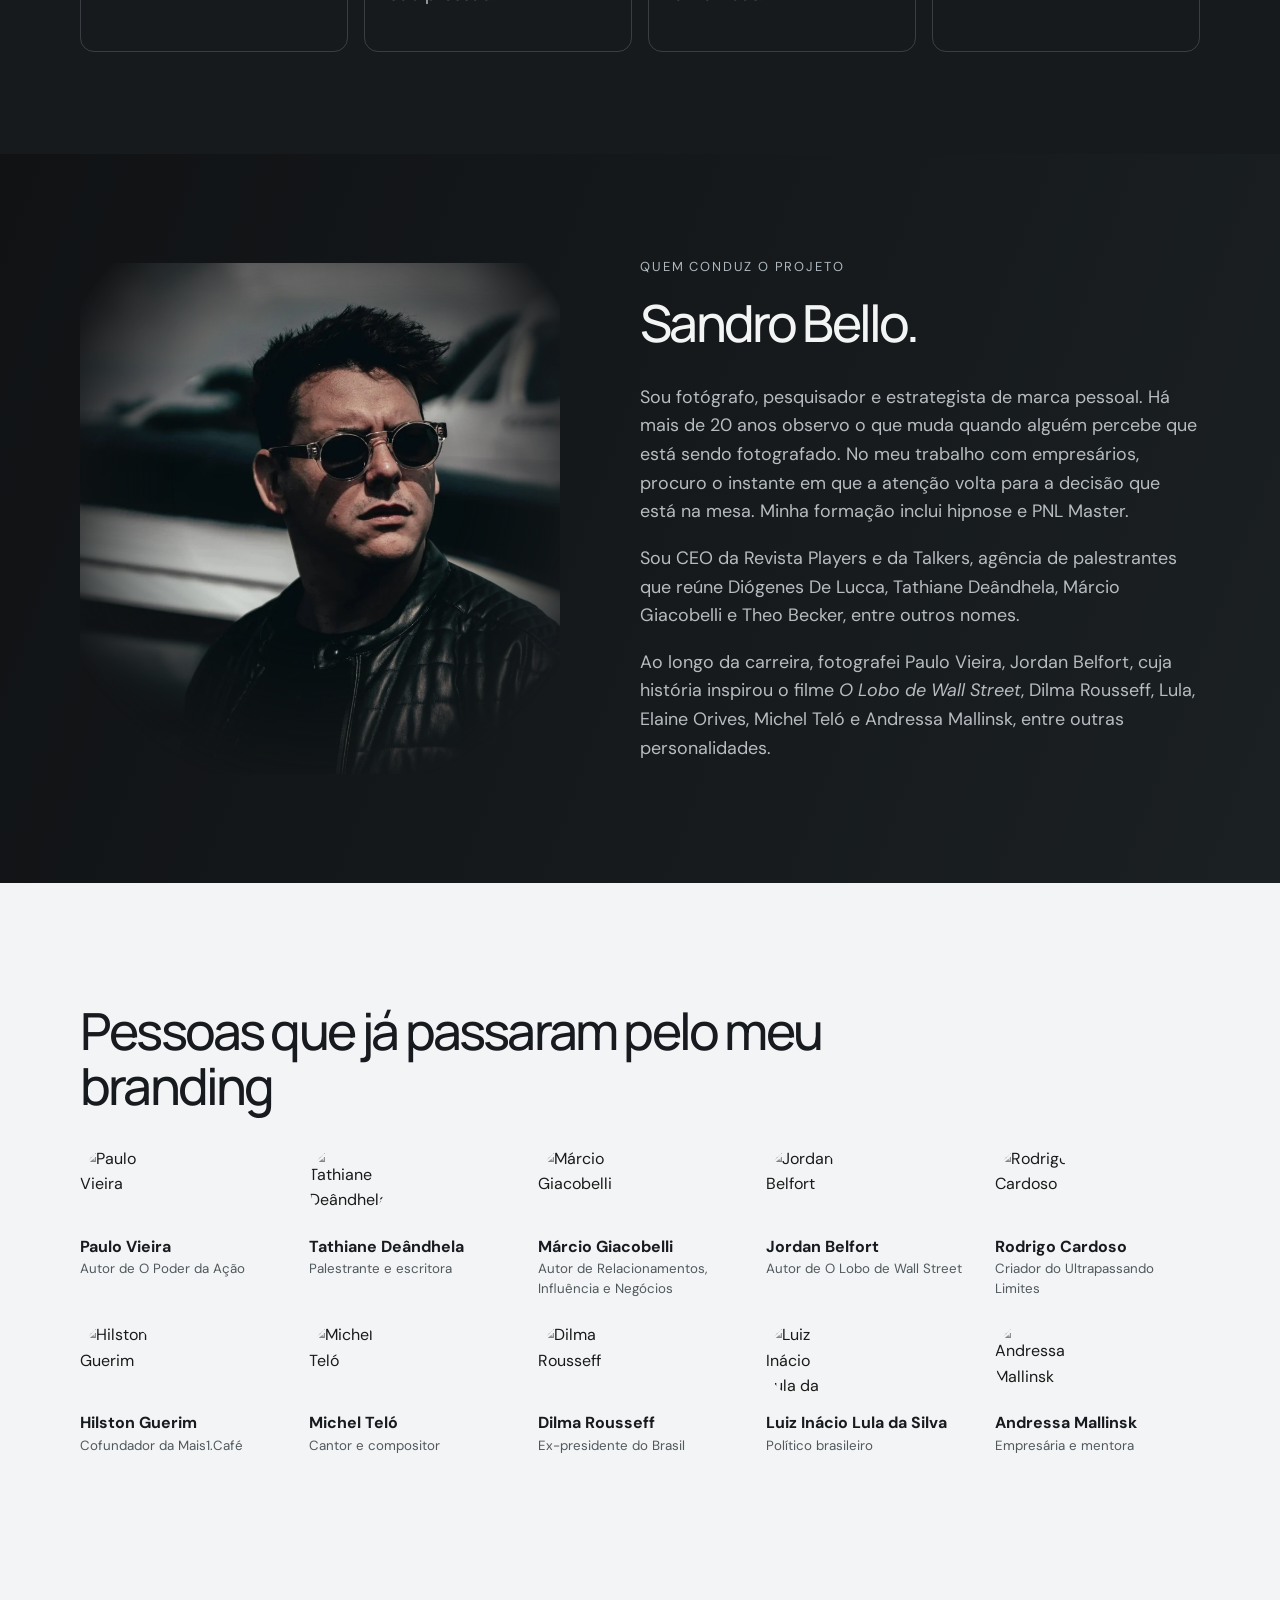
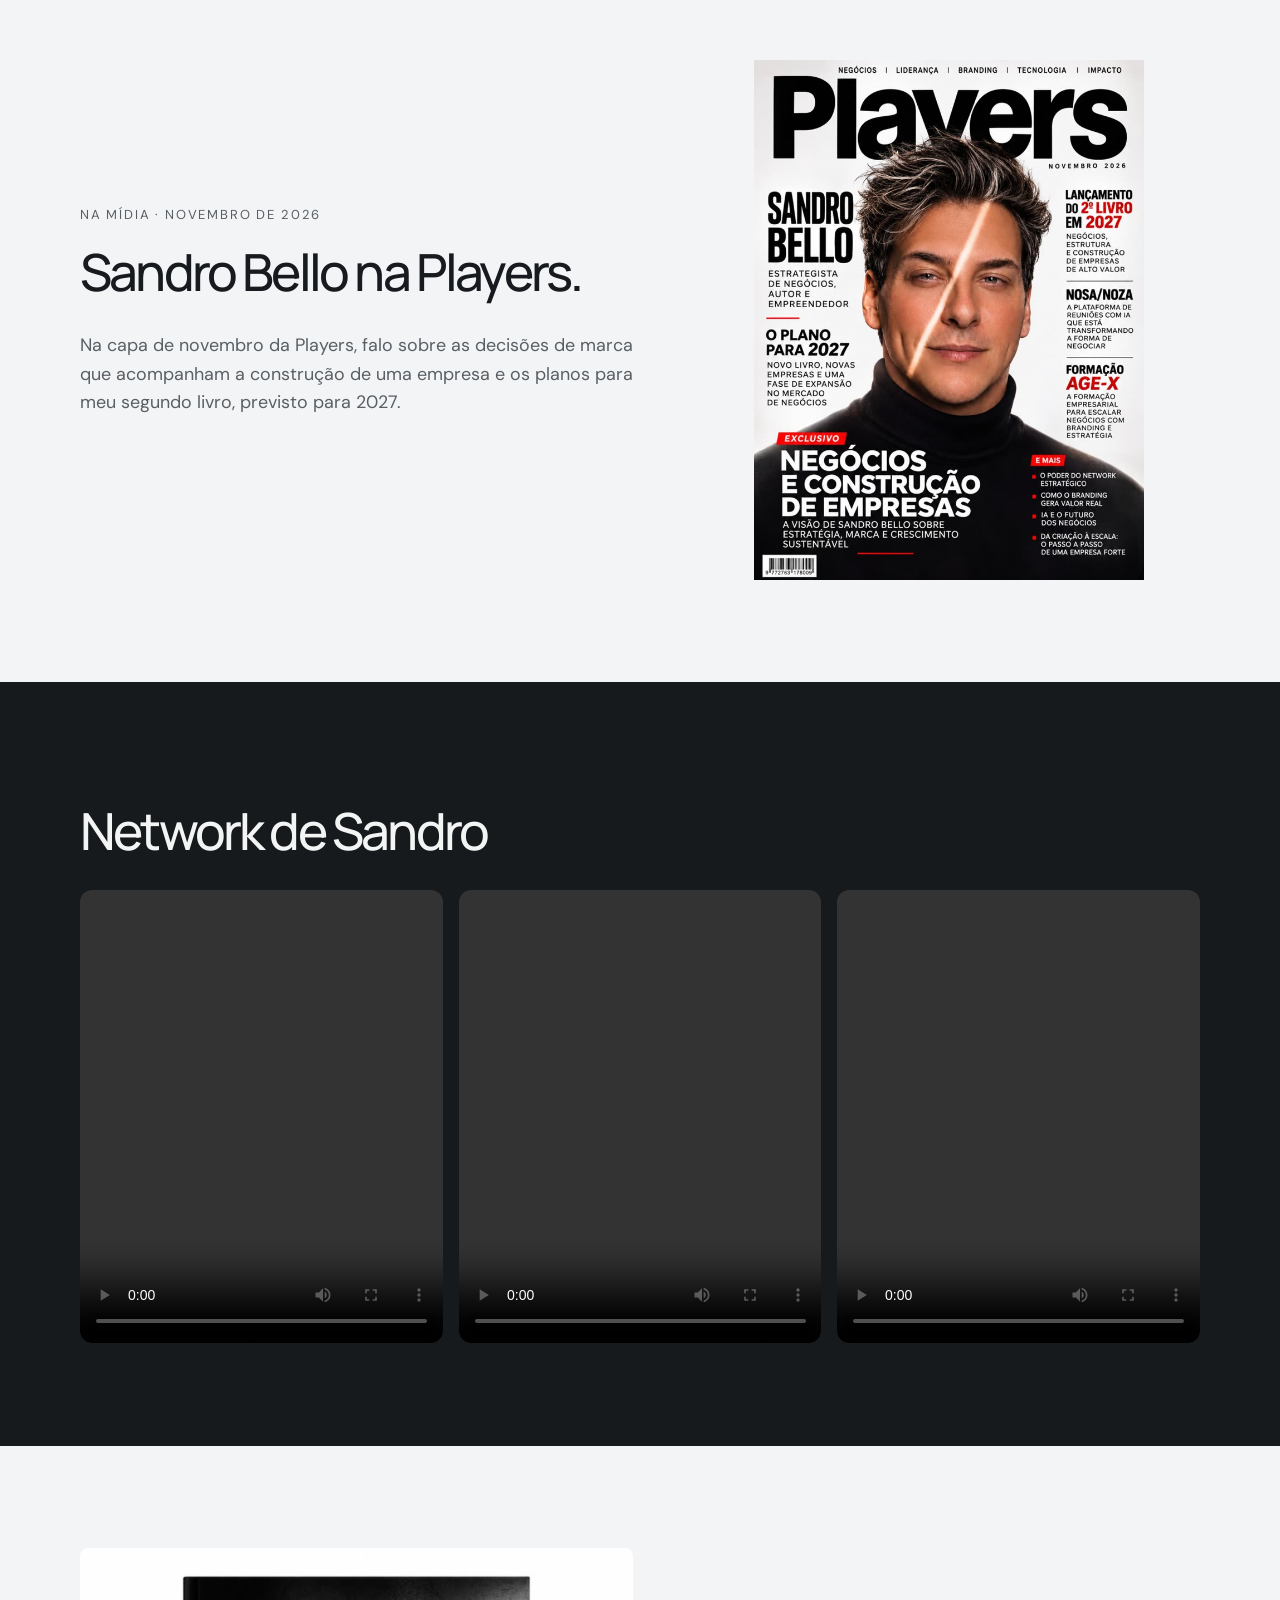
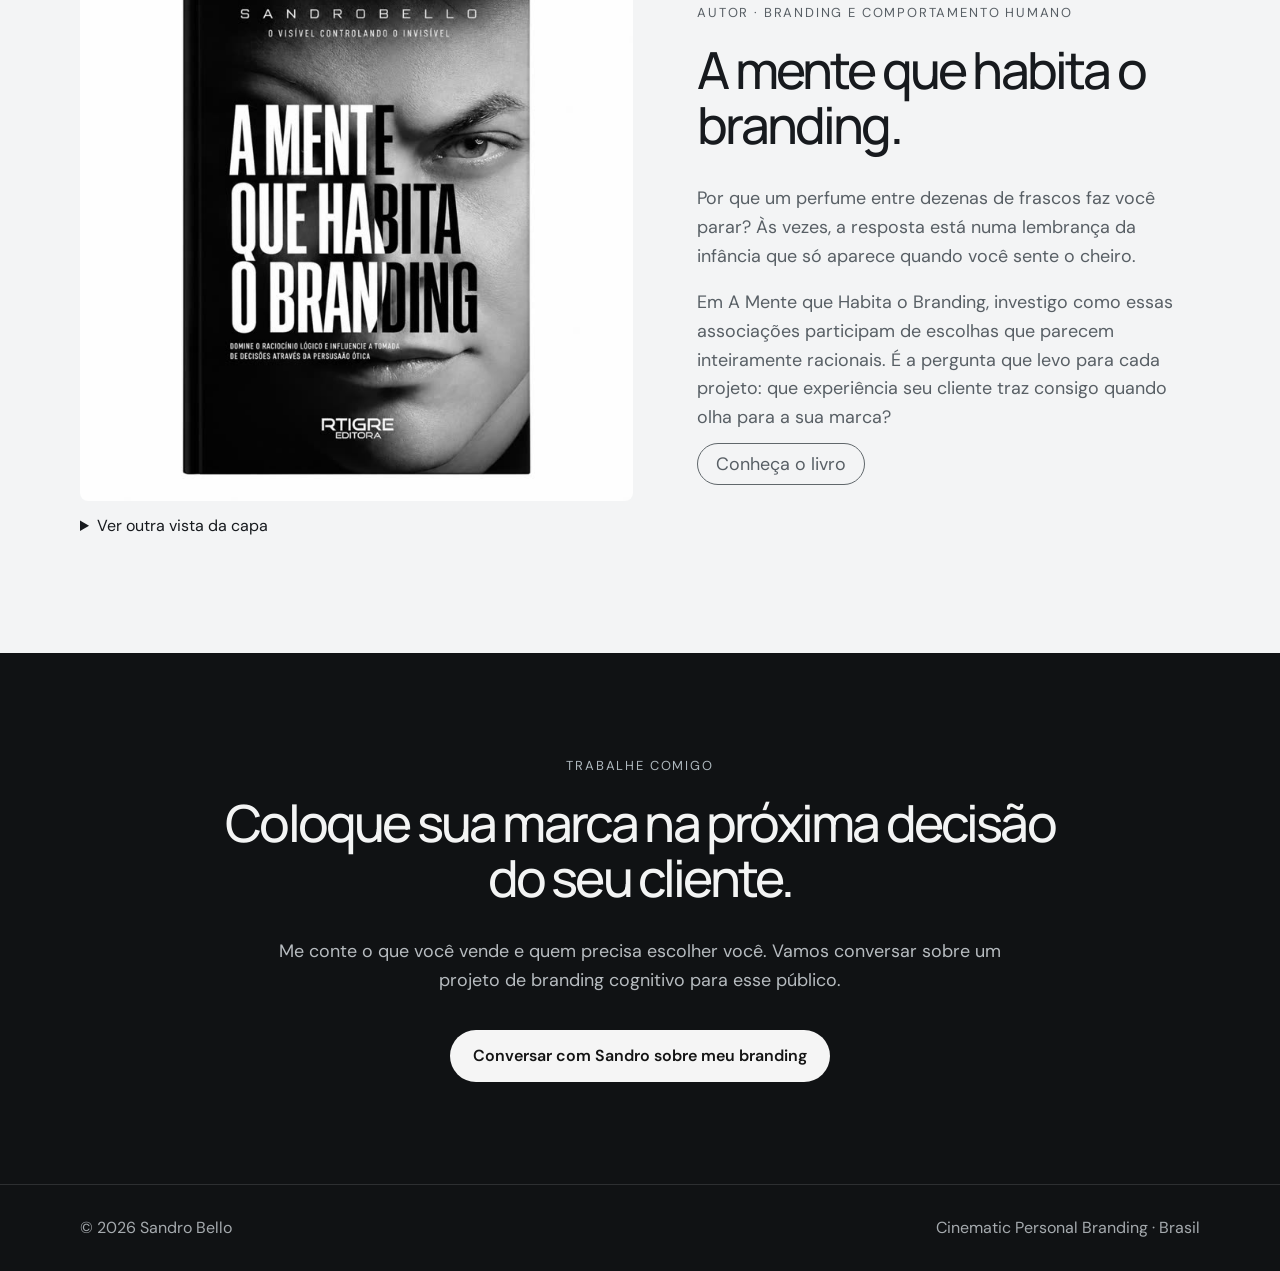
==== commit 49ced993: "Apresenta a oferta de branding cognitivo em primeira pessoa e direciona contatos ao WhatsApp" ====
--- a/index.html
+++ b/index.html
@@ -1,4 +1,4 @@
-<!doctype html><html lang="pt-BR"><head><meta charset="utf-8"><meta name="viewport" content="width=device-width,initial-scale=1"><meta name="theme-color" content="#080808"><title>Sandro Bello — Cinematic Personal Branding</title><meta name="description" content="Branding cinematográfico, fotografia e psicologia da percepção para empresários."><link rel="preconnect" href="https://fonts.googleapis.com"><link rel="stylesheet" href="https://fonts.googleapis.com/css2?family=DM+Sans:wght@400;500;600;700&amp;family=Manrope:wght@400;500;600;700&amp;display=swap"><link rel="stylesheet" href="portfolio.css"></head><body><header><div class="bar"><a class="logo" href="#">SANDRO BELLO<span>.</span></a><button id="menu" aria-controls="nav" aria-expanded="false">Menu</button><nav id="nav"><a href="#case">Case</a><a href="#sobre">Sobre</a><a href="#players">Na mídia</a><a href="#livro">Livro</a><a href="#network">Networking</a><a href="palestrante.html">Palestrante</a><a class="contact" href="#contato">Contato</a></nav></div></header><main><section class="hero"><div class="hero-copy"><span class="eyebrow">Cinematic personal branding · Estratégia de percepção</span><h1>Quando alguém pede uma indicação, de quem o seu cliente lembra?</h1><p>Eu fotografo as decisões que costumam ficar fora do quadro. Ao acompanhar como você ouve, escolhe e resolve, o cliente começa a reconhecer seu critério. Quando precisa dele, seu nome já faz sentido.</p><div><a class="button" href="#conceito">Conhecer mais</a></div></div><picture class="hero-art"><source media="(max-width:650px)" srcset="changes/embarque.webp"><img src="changes/aeronave.webp" alt="Sandro Bello junto à escada de uma aeronave"></picture><a class="book-note" href="https://livrosandrobello.vercel.app"><img src="assets/329024.jpg" alt="Capa de A Mente que Habita o Branding"><span><strong>Adquira o meu livro</strong></span></a></section><section id="conceito" class="intro"><span class="eyebrow">A memória de quem escolhe</span><h2 class="sectiontitle">Um perfume pode trazer uma casa inteira de volta à memória.</h2><p>Você sente o cheiro e, por um instante, está de novo na casa dos seus avós. A lembrança chega antes de você conseguir explicá-la. No branding, parto de uma pergunta parecida: que detalhe do seu trabalho tem significado para quem está olhando? É por ele que começo a dirigir a atenção.</p><div class="grid"><div class="tile"><span>01 / PERCEPÇÃO</span><h3>Psicologia da imagem</h3></div><div class="tile"><span>02 / NARRATIVA</span><h3>Storytelling cinematográfico</h3></div><div class="tile"><span>03 / POSICIONAMENTO</span><h3>Autoridade visual</h3></div></div></section><section class="case" id="case"><span class="eyebrow">Case de branding · Transformação de percepção</span><h2 class="sectiontitle">Uma marca reposicionada. Uma nova percepção de valor.</h2><div class="number">R$ 1 milhão</div><p>em cinco dias, segundo resultado relatado pelo cliente.</p><p>Lincoln Nunes é mentor e preparador mental de jogadores de futebol que passaram pela Seleção Brasileira, entre eles Raphinha e Philippe Coutinho. Sandro Bello fotografou Lincoln em momentos de trabalho, viagens e lazer. As fotografias do perfil @lincolnn mostram como esses registros compuseram a narrativa visual do rebrand.</p><div class="gallery"><img loading="lazy" width="315" height="420" src="assets/lincoln-341680-1.webp" alt="Fotografia do ensaio de Lincoln Nunes por Sandro Bello"><img loading="lazy" width="315" height="420" src="assets/lincoln-341680-2.webp" alt="Fotografia do ensaio de Lincoln Nunes por Sandro Bello"><img loading="lazy" width="315" height="420" src="assets/lincoln-341680-3.webp" alt="Fotografia do ensaio de Lincoln Nunes por Sandro Bello"><img loading="lazy" width="315" height="420" src="assets/lincoln-341680-4.webp" alt="Fotografia do ensaio de Lincoln Nunes por Sandro Bello"><img loading="lazy" width="315" height="420" src="assets/lincoln-341680-5.webp" alt="Fotografia do ensaio de Lincoln Nunes por Sandro Bello"><img loading="lazy" width="315" height="420" src="assets/lincoln-341680-6.webp" alt="Fotografia do ensaio de Lincoln Nunes por Sandro Bello"></div><details class="album"><summary>Ver ensaio completo · 27 fotografias</summary><div class="gallery"><img loading="lazy" width="315" height="420" src="assets/lincoln-341680-7.webp" alt="Fotografia do ensaio de Lincoln Nunes por Sandro Bello"><img loading="lazy" width="315" height="420" src="assets/lincoln-341680-8.webp" alt="Fotografia do ensaio de Lincoln Nunes por Sandro Bello"><img loading="lazy" width="315" height="420" src="assets/lincoln-341680-9.webp" alt="Fotografia do ensaio de Lincoln Nunes por Sandro Bello"><img loading="lazy" width="315" height="420" src="assets/lincoln-341678-1.webp" alt="Fotografia do ensaio de Lincoln Nunes por Sandro Bello"><img loading="lazy" width="315" height="420" src="assets/lincoln-341678-2.webp" alt="Fotografia do ensaio de Lincoln Nunes por Sandro Bello"><img loading="lazy" width="315" height="420" src="assets/lincoln-341678-3.webp" alt="Fotografia do ensaio de Lincoln Nunes por Sandro Bello"><img loading="lazy" width="315" height="420" src="assets/lincoln-341678-4.webp" alt="Fotografia do ensaio de Lincoln Nunes por Sandro Bello"><img loading="lazy" width="315" height="420" src="assets/lincoln-341678-5.webp" alt="Fotografia do ensaio de Lincoln Nunes por Sandro Bello"><img loading="lazy" width="315" height="420" src="assets/lincoln-341678-6.webp" alt="Fotografia do ensaio de Lincoln Nunes por Sandro Bello"><img loading="lazy" width="315" height="420" src="assets/lincoln-341678-7.webp" alt="Fotografia do ensaio de Lincoln Nunes por Sandro Bello"><img loading="lazy" width="315" height="420" src="assets/lincoln-341678-8.webp" alt="Fotografia do ensaio de Lincoln Nunes por Sandro Bello"><img loading="lazy" width="315" height="420" src="assets/lincoln-341678-9.webp" alt="Fotografia do ensaio de Lincoln Nunes por Sandro Bello"><img loading="lazy" width="315" height="420" src="assets/lincoln-341674-1.webp" alt="Fotografia do ensaio de Lincoln Nunes por Sandro Bello"><img loading="lazy" width="315" height="420" src="assets/lincoln-341674-2.webp" alt="Fotografia do ensaio de Lincoln Nunes por Sandro Bello"><img loading="lazy" width="315" height="420" src="assets/lincoln-341674-3.webp" alt="Fotografia do ensaio de Lincoln Nunes por Sandro Bello"><img loading="lazy" width="315" height="420" src="assets/lincoln-341674-4.webp" alt="Fotografia do ensaio de Lincoln Nunes por Sandro Bello"><img loading="lazy" width="315" height="420" src="assets/lincoln-341674-5.webp" alt="Fotografia do ensaio de Lincoln Nunes por Sandro Bello"><img loading="lazy" width="315" height="420" src="assets/lincoln-341674-6.webp" alt="Fotografia do ensaio de Lincoln Nunes por Sandro Bello"><img loading="lazy" width="315" height="420" src="assets/lincoln-341674-7.webp" alt="Fotografia do ensaio de Lincoln Nunes por Sandro Bello"><img loading="lazy" width="315" height="420" src="assets/lincoln-341674-8.webp" alt="Fotografia do ensaio de Lincoln Nunes por Sandro Bello"><img loading="lazy" width="315" height="420" src="assets/lincoln-341674-9.webp" alt="Fotografia do ensaio de Lincoln Nunes por Sandro Bello"></div></details><figure class="comparison"><figcaption>Arraste a linha para a esquerda para revelar o novo feed.</figcaption><div class="compare"><img src="changes/depois.webp" alt="Depois do rebrand, nove fotografias da rotina de Lincoln"><img class="old" src="changes/antes.webp" alt="Antes do rebrand, nove publicações do perfil de Lincoln"><span class="divider" aria-hidden="true"><b>‹ ›</b></span><input type="range" min="0" max="100" value="50" aria-label="Porcentagem visível do feed antigo" oninput="this.parentElement.style.setProperty('--pos',this.value+'%')"></div><div class="legend"><span>Antes do rebrand</span><span>Depois do rebrand</span></div></figure></section><section id="metodo"><span class="eyebrow">O método</span><h2 class="sectiontitle">O que merece entrar no quadro?</h2><div class="steps"><article><strong>01</strong><h3>Diagnóstico</h3><p>Começo por uma pergunta a quem já compra de você: em que momento percebeu que podia confiar?</p></article><article><strong>02</strong><h3>Arquitetura</h3><p>Identifico as situações em que esse motivo de confiança aparece no seu trabalho.</p></article><article><strong>03</strong><h3>Imersão</h3><p>Acompanho a reunião, a visita ou o atendimento para registrar o instante em que seu critério fica visível.</p></article><article><strong>04</strong><h3>Curadoria</h3><p>Escolho cenas que, vistas em sequência, permitem ao público reconhecer um padrão seu.</p></article></div></section><section class="about line profile" id="sobre"><img loading="lazy" src="changes/retrato.webp" alt="Retrato de Sandro Bello junto à aeronave"><div><span class="eyebrow">O profissional</span><h2 class="sectiontitle">Sandro Bello.</h2><p>Sandro Bello é fotógrafo, pesquisador e estrategista de marca pessoal. Em mais de 20 anos de fotografia, desenvolveu um olhar para os gestos e ambientes que revelam como um empresário trabalha, decide e se relaciona. Tem formação em hipnose e PNL Master.</p><p>É CEO da Revista Players e da Talkers, agência de palestrantes que reúne Diógenes De Lucca, Tathiane Deândhela, Márcio Giacobelli e Theo Becker, entre outros nomes.</p><p>Ao longo da carreira, fotografou Paulo Vieira, Jordan Belfort, cuja história inspirou o filme <em>O Lobo de Wall Street</em>, Dilma Rousseff, Lula, Elaine Orives, Michel Teló e Andressa Mallinsk, entre outras personalidades.</p></div></section><section class="references" id="referencias"><h2 class="sectiontitle">Pessoas que já passaram pelo meu branding</h2><div class="portraits"><figure><img loading="lazy" referrerpolicy="no-referrer" src="https://afnoticias.com.br/static/cache/2026/c200f60a65692deaf1127cdfb1244691.jpg" alt="Paulo Vieira"><figcaption><strong>Paulo Vieira</strong><small>Autor de O Poder da Ação</small></figcaption></figure><figure><img loading="lazy" referrerpolicy="no-referrer" src="https://leiamaisba.com.br/upload/images/2022-08-06/20220806095122_IMG-20220719-WA0015--1-.jpg" alt="Tathiane Deândhela"><figcaption><strong>Tathiane Deândhela</strong><small>Palestrante e escritora</small></figcaption></figure><figure><img loading="lazy" referrerpolicy="no-referrer" src="https://www.institutoexito.com.br/storage/app/uploads/gNIFpPECYrYEJ30aYO4i4iUjmxs7az0ZqvK02jZo.jpg" alt="Márcio Giacobelli"><figcaption><strong>Márcio Giacobelli</strong><small>Autor de Relacionamentos, Influência e Negócios</small></figcaption></figure><figure><img loading="lazy" referrerpolicy="no-referrer" src="https://www.tagesspiegel.de/images/2535649/alternates/BASE_1_1_W1000/1658565418000/jordan.jpeg" alt="Jordan Belfort"><figcaption><strong>Jordan Belfort</strong><small>Autor de O Lobo de Wall Street</small></figcaption></figure><figure><img loading="lazy" referrerpolicy="no-referrer" src="https://uploads.folhavitoria.com.br/2024/11/mO7dYjjN-image-2656.webp" alt="Rodrigo Cardoso"><figcaption><strong>Rodrigo Cardoso</strong><small>Criador do Ultrapassando Limites</small></figcaption></figure><figure><img loading="lazy" referrerpolicy="no-referrer" src="https://blcompany.com.br/map/wp-content/uploads/2023/10/convidado_Hilston-Guerim-001-768x768.webp" alt="Hilston Guerim"><figcaption><strong>Hilston Guerim</strong><small>Cofundador da Mais1.Café</small></figcaption></figure><figure><img loading="lazy" referrerpolicy="no-referrer" src="https://cdn.jornaldebeltrao.com.br/wp-content/uploads/2024/06/Michel-Telo.jpg" alt="Michel Teló"><figcaption><strong>Michel Teló</strong><small>Cantor e compositor</small></figcaption></figure><figure><img loading="lazy" referrerpolicy="no-referrer" src="https://www.divulga.com.mx/wp-content/uploads/2022/01/dilma-rousseff-1-e1651596778709.png" alt="Dilma Rousseff"><figcaption><strong>Dilma Rousseff</strong><small>Ex-presidente do Brasil</small></figcaption></figure><figure><img loading="lazy" referrerpolicy="no-referrer" src="https://upload.wikimedia.org/wikipedia/commons/a/ae/Foto_oficial_de_Luiz_In%C3%A1cio_Lula_da_Silva_%28recortada%29.jpg" alt="Luiz Inácio Lula da Silva"><figcaption><strong>Luiz Inácio Lula da Silva</strong><small>Político brasileiro</small></figcaption></figure><figure><img loading="lazy" referrerpolicy="no-referrer" src="https://istoe.com.br/wp-content/uploads/2023/04/foto-abre-publi-andressa-mallinsk-site-istoe.jpg" alt="Andressa Mallinsk"><figcaption><strong>Andressa Mallinsk</strong><small>Empresária e mentora</small></figcaption></figure></div></section><section class="press" id="players"><div><span class="eyebrow">Na mídia · Novembro de 2026</span><h2 class="sectiontitle">Sandro Bello na Players.</h2><p>Na matéria de capa da revista Players, Sandro fala sobre construção de empresas, estratégia de marca e os planos para o lançamento de seu segundo livro em 2027.</p></div><img loading="lazy" src="assets/338181.jpg" alt="Capa de novembro de 2026 da revista Players com Sandro Bello"></section><section id="network"><h2 class="sectiontitle">Networking e depoimentos</h2><div class="pair films"><video controls playsinline preload="metadata" aria-label="Registro de networking 1" src="assets/330667.mp4#t=0.1"></video><video controls playsinline preload="metadata" aria-label="Registro de networking 2" src="assets/337021.mp4#t=0.1"></video><video controls playsinline preload="metadata" aria-label="Depoimento em vídeo" src="assets/depoimento.mp4#t=0.1"></video></div></section><section id="livro"><div class="book-view"><img loading="lazy" src="assets/329023.jpg" alt="A mente que habita o branding, de Sandro Bello"><details><summary>Ver outra vista da capa</summary><img loading="lazy" src="assets/329024.jpg" alt="Segunda vista do livro"></details></div><div><span class="eyebrow">Autor · Branding e comportamento humano</span><h2 class="sectiontitle">A mente que habita o branding.</h2><p>Antes de uma marca ser escolhida, ela é interpretada. Antes de uma decisão ser racionalizada, a percepção já começou a construir significados.</p><p>Neste livro, Sandro Bello explora a relação entre imagem, percepção, persuasão visual e comportamento humano nos negócios. Uma reflexão sobre como sinais, narrativas e experiências influenciam a leitura que as pessoas fazem de uma marca — e por que posicionamento não se resume ao que uma empresa diz, mas ao que o público entende, sente e recorda.</p><p>Uma obra sobre a dimensão invisível das decisões: aquilo que acontece na mente antes de se transformar em escolha.</p></div></section><section class="cta" id="contato"><span class="eyebrow">Projetos exclusivos</span><h2 class="sectiontitle">Que parte do seu trabalho só conhece quem já é seu cliente?</h2><p>Conte-me por que seus melhores clientes voltam. É daí que podemos partir para construir seu próximo ensaio.</p><a class="button" href="https://www.instagram.com/_sandrobello/" target="_blank" rel="noopener">Solicitar diagnóstico de imagem</a></section></main><footer><span>© 2026 Sandro Bello</span><span>Cinematic Personal Branding · Brasil</span></footer><script>
+<!doctype html><html lang="pt-BR"><head><meta charset="utf-8"><meta name="viewport" content="width=device-width,initial-scale=1"><meta name="theme-color" content="#080808"><title>Sandro Bello — Cinematic Personal Branding</title><meta name="description" content="Branding cinematográfico, fotografia e psicologia da percepção para empresários."><link rel="preconnect" href="https://fonts.googleapis.com"><link rel="stylesheet" href="https://fonts.googleapis.com/css2?family=DM+Sans:wght@400;500;600;700&amp;family=Manrope:wght@400;500;600;700&amp;display=swap"><link rel="stylesheet" href="portfolio.css"></head><body><header><div class="bar"><a class="logo" href="#">SANDRO BELLO<span>.</span></a><button id="menu" aria-controls="nav" aria-expanded="false">Menu</button><nav id="nav"><a href="#case">Case</a><a href="#sobre">Sobre</a><a href="#players">Na mídia</a><a href="#livro">Livro</a><a href="#network">Network de Sandro</a><a href="palestrante.html">Palestrante</a><a class="contact" href="#contato">Contato</a></nav></div></header><main><section class="hero"><div class="hero-copy"><span class="eyebrow">Sandro Bello · Estratégia de marca pessoal</span><h1>Consigo persuadir seu público-alvo através do branding cognitivo.</h1><p>Eu estudo o que pesa na escolha do seu cliente e traduzo isso em imagens do seu trabalho. Quando ele precisar decidir quem contratar, quero que tenha um motivo claro para escolher você.</p><div><a class="button" href="#conceito">Conhecer mais</a></div></div><picture class="hero-art"><source media="(max-width:650px)" srcset="changes/embarque.webp"><img src="changes/aeronave.webp" alt="Sandro Bello junto à escada de uma aeronave"></picture><a class="book-note" href="https://livrosandrobello.vercel.app"><img src="assets/329024.jpg" alt="Capa de A Mente que Habita o Branding"><span><strong>Adquira o meu livro</strong></span></a></section><section id="conceito" class="intro"><span class="eyebrow">Como trabalho a percepção</span><h2 class="sectiontitle">Seu cliente pode esquecer a legenda e lembrar exatamente do que viu.</h2><p>Pense em quem vai contratar você para uma decisão difícil. Uma foto sua à mesa mostra que houve uma reunião. Uma sequência em que você escuta uma objeção, revê o projeto e aponta uma saída mostra como você pensa sob pressão. Eu escolho o que colocar em evidência a partir do que seu cliente precisa perceber para confiar.</p><div class="grid"><div class="tile"><span>01 / PERCEPÇÃO</span><h3>O detalhe que prende o olhar</h3></div><div class="tile"><span>02 / NARRATIVA</span><h3>A cena que dá sentido ao detalhe</h3></div><div class="tile"><span>03 / POSICIONAMENTO</span><h3>A lembrança que acompanha a escolha</h3></div></div></section><section class="case" id="case"><span class="eyebrow">Branding cognitivo na prática</span><h2 class="sectiontitle">Lincoln Nunes, antes e depois do rebrand.</h2><div class="number">R$ 1 milhão</div><p>em cinco dias após o rebrand, segundo o cliente.</p><p>Lincoln prepara mentalmente jogadores que passaram pela Seleção Brasileira, entre eles Raphinha e Philippe Coutinho. Fotografei seus treinos, encontros e viagens para que o público pudesse acompanhar a rotina do homem por trás da mentoria. Compare os dois momentos do feed abaixo.</p><div class="gallery"><img loading="lazy" width="315" height="420" src="assets/lincoln-341680-1.webp" alt="Fotografia do ensaio de Lincoln Nunes por Sandro Bello"><img loading="lazy" width="315" height="420" src="assets/lincoln-341680-2.webp" alt="Fotografia do ensaio de Lincoln Nunes por Sandro Bello"><img loading="lazy" width="315" height="420" src="assets/lincoln-341680-3.webp" alt="Fotografia do ensaio de Lincoln Nunes por Sandro Bello"><img loading="lazy" width="315" height="420" src="assets/lincoln-341680-4.webp" alt="Fotografia do ensaio de Lincoln Nunes por Sandro Bello"><img loading="lazy" width="315" height="420" src="assets/lincoln-341680-5.webp" alt="Fotografia do ensaio de Lincoln Nunes por Sandro Bello"><img loading="lazy" width="315" height="420" src="assets/lincoln-341680-6.webp" alt="Fotografia do ensaio de Lincoln Nunes por Sandro Bello"></div><details class="album"><summary>Ver ensaio completo · 27 fotografias</summary><div class="gallery"><img loading="lazy" width="315" height="420" src="assets/lincoln-341680-7.webp" alt="Fotografia do ensaio de Lincoln Nunes por Sandro Bello"><img loading="lazy" width="315" height="420" src="assets/lincoln-341680-8.webp" alt="Fotografia do ensaio de Lincoln Nunes por Sandro Bello"><img loading="lazy" width="315" height="420" src="assets/lincoln-341680-9.webp" alt="Fotografia do ensaio de Lincoln Nunes por Sandro Bello"><img loading="lazy" width="315" height="420" src="assets/lincoln-341678-1.webp" alt="Fotografia do ensaio de Lincoln Nunes por Sandro Bello"><img loading="lazy" width="315" height="420" src="assets/lincoln-341678-2.webp" alt="Fotografia do ensaio de Lincoln Nunes por Sandro Bello"><img loading="lazy" width="315" height="420" src="assets/lincoln-341678-3.webp" alt="Fotografia do ensaio de Lincoln Nunes por Sandro Bello"><img loading="lazy" width="315" height="420" src="assets/lincoln-341678-4.webp" alt="Fotografia do ensaio de Lincoln Nunes por Sandro Bello"><img loading="lazy" width="315" height="420" src="assets/lincoln-341678-5.webp" alt="Fotografia do ensaio de Lincoln Nunes por Sandro Bello"><img loading="lazy" width="315" height="420" src="assets/lincoln-341678-6.webp" alt="Fotografia do ensaio de Lincoln Nunes por Sandro Bello"><img loading="lazy" width="315" height="420" src="assets/lincoln-341678-7.webp" alt="Fotografia do ensaio de Lincoln Nunes por Sandro Bello"><img loading="lazy" width="315" height="420" src="assets/lincoln-341678-8.webp" alt="Fotografia do ensaio de Lincoln Nunes por Sandro Bello"><img loading="lazy" width="315" height="420" src="assets/lincoln-341678-9.webp" alt="Fotografia do ensaio de Lincoln Nunes por Sandro Bello"><img loading="lazy" width="315" height="420" src="assets/lincoln-341674-1.webp" alt="Fotografia do ensaio de Lincoln Nunes por Sandro Bello"><img loading="lazy" width="315" height="420" src="assets/lincoln-341674-2.webp" alt="Fotografia do ensaio de Lincoln Nunes por Sandro Bello"><img loading="lazy" width="315" height="420" src="assets/lincoln-341674-3.webp" alt="Fotografia do ensaio de Lincoln Nunes por Sandro Bello"><img loading="lazy" width="315" height="420" src="assets/lincoln-341674-4.webp" alt="Fotografia do ensaio de Lincoln Nunes por Sandro Bello"><img loading="lazy" width="315" height="420" src="assets/lincoln-341674-5.webp" alt="Fotografia do ensaio de Lincoln Nunes por Sandro Bello"><img loading="lazy" width="315" height="420" src="assets/lincoln-341674-6.webp" alt="Fotografia do ensaio de Lincoln Nunes por Sandro Bello"><img loading="lazy" width="315" height="420" src="assets/lincoln-341674-7.webp" alt="Fotografia do ensaio de Lincoln Nunes por Sandro Bello"><img loading="lazy" width="315" height="420" src="assets/lincoln-341674-8.webp" alt="Fotografia do ensaio de Lincoln Nunes por Sandro Bello"><img loading="lazy" width="315" height="420" src="assets/lincoln-341674-9.webp" alt="Fotografia do ensaio de Lincoln Nunes por Sandro Bello"></div></details><figure class="comparison"><figcaption>Arraste a linha para a esquerda para revelar o novo feed.</figcaption><div class="compare"><img src="changes/depois.webp" alt="Depois do rebrand, nove fotografias da rotina de Lincoln"><img class="old" src="changes/antes.webp" alt="Antes do rebrand, nove publicações do perfil de Lincoln"><span class="divider" aria-hidden="true"><b>‹ ›</b></span><input type="range" min="0" max="100" value="50" aria-label="Porcentagem visível do feed antigo" oninput="this.parentElement.style.setProperty('--pos',this.value+'%')"></div><div class="legend"><span>Antes do rebrand</span><span>Depois do rebrand</span></div></figure></section><section id="metodo"><span class="eyebrow">O método</span><h2 class="sectiontitle">Eu começo pela decisão que você quer influenciar.</h2><div class="steps"><article><strong>01</strong><h3>Quem decide</h3><p>Definimos quem você quer alcançar e o que essa pessoa avalia antes de pedir uma proposta.</p></article><article><strong>02</strong><h3>O que precisa ficar evidente</h3><p>Procuro na sua rotina evidências do que esse comprador valoriza: critério técnico, discrição ou capacidade de decidir sob pressão.</p></article><article><strong>03</strong><h3>Onde a imagem acontece</h3><p>Acompanho você onde esse valor aparece. A direção fotográfica destaca o gesto, o contexto e as pessoas envolvidas.</p></article><article><strong>04</strong><h3>Como a percepção se forma</h3><p>Organizo a sequência para que cada nova imagem aprofunde o que o público já reconhece em você.</p></article></div></section><section class="about line profile" id="sobre"><img loading="lazy" src="changes/retrato.webp" alt="Retrato de Sandro Bello junto à aeronave"><div><span class="eyebrow">Quem conduz o projeto</span><h2 class="sectiontitle">Sandro Bello.</h2><p>Sou fotógrafo, pesquisador e estrategista de marca pessoal. Há mais de 20 anos observo o que muda quando alguém percebe que está sendo fotografado. No meu trabalho com empresários, procuro o instante em que a atenção volta para a decisão que está na mesa. Minha formação inclui hipnose e PNL Master.</p><p>Sou CEO da Revista Players e da Talkers, agência de palestrantes que reúne Diógenes De Lucca, Tathiane Deândhela, Márcio Giacobelli e Theo Becker, entre outros nomes.</p><p>Ao longo da carreira, fotografei Paulo Vieira, Jordan Belfort, cuja história inspirou o filme <em>O Lobo de Wall Street</em>, Dilma Rousseff, Lula, Elaine Orives, Michel Teló e Andressa Mallinsk, entre outras personalidades.</p></div></section><section class="references" id="referencias"><h2 class="sectiontitle">Pessoas que já passaram pelo meu branding</h2><div class="portraits"><figure><img loading="lazy" referrerpolicy="no-referrer" src="https://afnoticias.com.br/static/cache/2026/c200f60a65692deaf1127cdfb1244691.jpg" alt="Paulo Vieira"><figcaption><strong>Paulo Vieira</strong><small>Autor de O Poder da Ação</small></figcaption></figure><figure><img loading="lazy" referrerpolicy="no-referrer" src="https://leiamaisba.com.br/upload/images/2022-08-06/20220806095122_IMG-20220719-WA0015--1-.jpg" alt="Tathiane Deândhela"><figcaption><strong>Tathiane Deândhela</strong><small>Palestrante e escritora</small></figcaption></figure><figure><img loading="lazy" referrerpolicy="no-referrer" src="https://www.institutoexito.com.br/storage/app/uploads/gNIFpPECYrYEJ30aYO4i4iUjmxs7az0ZqvK02jZo.jpg" alt="Márcio Giacobelli"><figcaption><strong>Márcio Giacobelli</strong><small>Autor de Relacionamentos, Influência e Negócios</small></figcaption></figure><figure><img loading="lazy" referrerpolicy="no-referrer" src="https://www.tagesspiegel.de/images/2535649/alternates/BASE_1_1_W1000/1658565418000/jordan.jpeg" alt="Jordan Belfort"><figcaption><strong>Jordan Belfort</strong><small>Autor de O Lobo de Wall Street</small></figcaption></figure><figure><img loading="lazy" referrerpolicy="no-referrer" src="https://uploads.folhavitoria.com.br/2024/11/mO7dYjjN-image-2656.webp" alt="Rodrigo Cardoso"><figcaption><strong>Rodrigo Cardoso</strong><small>Criador do Ultrapassando Limites</small></figcaption></figure><figure><img loading="lazy" referrerpolicy="no-referrer" src="https://blcompany.com.br/map/wp-content/uploads/2023/10/convidado_Hilston-Guerim-001-768x768.webp" alt="Hilston Guerim"><figcaption><strong>Hilston Guerim</strong><small>Cofundador da Mais1.Café</small></figcaption></figure><figure><img loading="lazy" referrerpolicy="no-referrer" src="https://cdn.jornaldebeltrao.com.br/wp-content/uploads/2024/06/Michel-Telo.jpg" alt="Michel Teló"><figcaption><strong>Michel Teló</strong><small>Cantor e compositor</small></figcaption></figure><figure><img loading="lazy" referrerpolicy="no-referrer" src="https://www.divulga.com.mx/wp-content/uploads/2022/01/dilma-rousseff-1-e1651596778709.png" alt="Dilma Rousseff"><figcaption><strong>Dilma Rousseff</strong><small>Ex-presidente do Brasil</small></figcaption></figure><figure><img loading="lazy" referrerpolicy="no-referrer" src="https://upload.wikimedia.org/wikipedia/commons/a/ae/Foto_oficial_de_Luiz_In%C3%A1cio_Lula_da_Silva_%28recortada%29.jpg" alt="Luiz Inácio Lula da Silva"><figcaption><strong>Luiz Inácio Lula da Silva</strong><small>Político brasileiro</small></figcaption></figure><figure><img loading="lazy" referrerpolicy="no-referrer" src="https://istoe.com.br/wp-content/uploads/2023/04/foto-abre-publi-andressa-mallinsk-site-istoe.jpg" alt="Andressa Mallinsk"><figcaption><strong>Andressa Mallinsk</strong><small>Empresária e mentora</small></figcaption></figure></div></section><section class="press" id="players"><div><span class="eyebrow">Na mídia · Novembro de 2026</span><h2 class="sectiontitle">Sandro Bello na Players.</h2><p>Na capa de novembro da Players, falo sobre as decisões de marca que acompanham a construção de uma empresa e os planos para meu segundo livro, previsto para 2027.</p></div><img loading="lazy" src="assets/338181.jpg" alt="Capa de novembro de 2026 da revista Players com Sandro Bello"></section><section id="network"><h2 class="sectiontitle">Network de Sandro</h2><div class="pair films"><video controls playsinline preload="metadata" aria-label="Registro de networking 1" src="assets/330667.mp4#t=0.1"></video><video controls playsinline preload="metadata" aria-label="Registro de networking 2" src="assets/337021.mp4#t=0.1"></video><video controls playsinline preload="metadata" aria-label="Depoimento em vídeo" src="assets/depoimento.mp4#t=0.1"></video></div></section><section id="livro"><div class="book-view"><img loading="lazy" src="assets/329023.jpg" alt="A mente que habita o branding, de Sandro Bello"><details><summary>Ver outra vista da capa</summary><img loading="lazy" src="assets/329024.jpg" alt="Segunda vista do livro"></details></div><div><span class="eyebrow">Autor · Branding e comportamento humano</span><h2 class="sectiontitle">A mente que habita o branding.</h2><p>Por que um perfume entre dezenas de frascos faz você parar? Às vezes, a resposta está numa lembrança da infância que só aparece quando você sente o cheiro.</p><p>Em A Mente que Habita o Branding, investigo como essas associações participam de escolhas que parecem inteiramente racionais. É a pergunta que levo para cada projeto: que experiência seu cliente traz consigo quando olha para a sua marca?</p><p><a class="contact" href="https://livrosandrobello.vercel.app">Conheça o livro</a></p></div></section><section class="cta" id="contato"><span class="eyebrow">Trabalhe comigo</span><h2 class="sectiontitle">Coloque sua marca na próxima decisão do seu cliente.</h2><p>Me conte o que você vende e quem precisa escolher você. Vamos conversar sobre um projeto de branding cognitivo para esse público.</p><a class="button" href="https://wa.me/5551985402367?text=Quero%20conversar%20sobre%20um%20projeto%20de%20branding%20cognitivo." target="_blank" rel="noopener">Conversar com Sandro sobre meu branding</a></section></main><footer><span>© 2026 Sandro Bello</span><span>Cinematic Personal Branding · Brasil</span></footer><script>
 const menu=document.querySelector('#menu'),nav=document.querySelector('#nav');
 function toggle(open){menu.setAttribute('aria-expanded',String(open));nav.classList.toggle('open',open)}
 menu.onclick=()=>toggle(menu.getAttribute('aria-expanded')==='false');
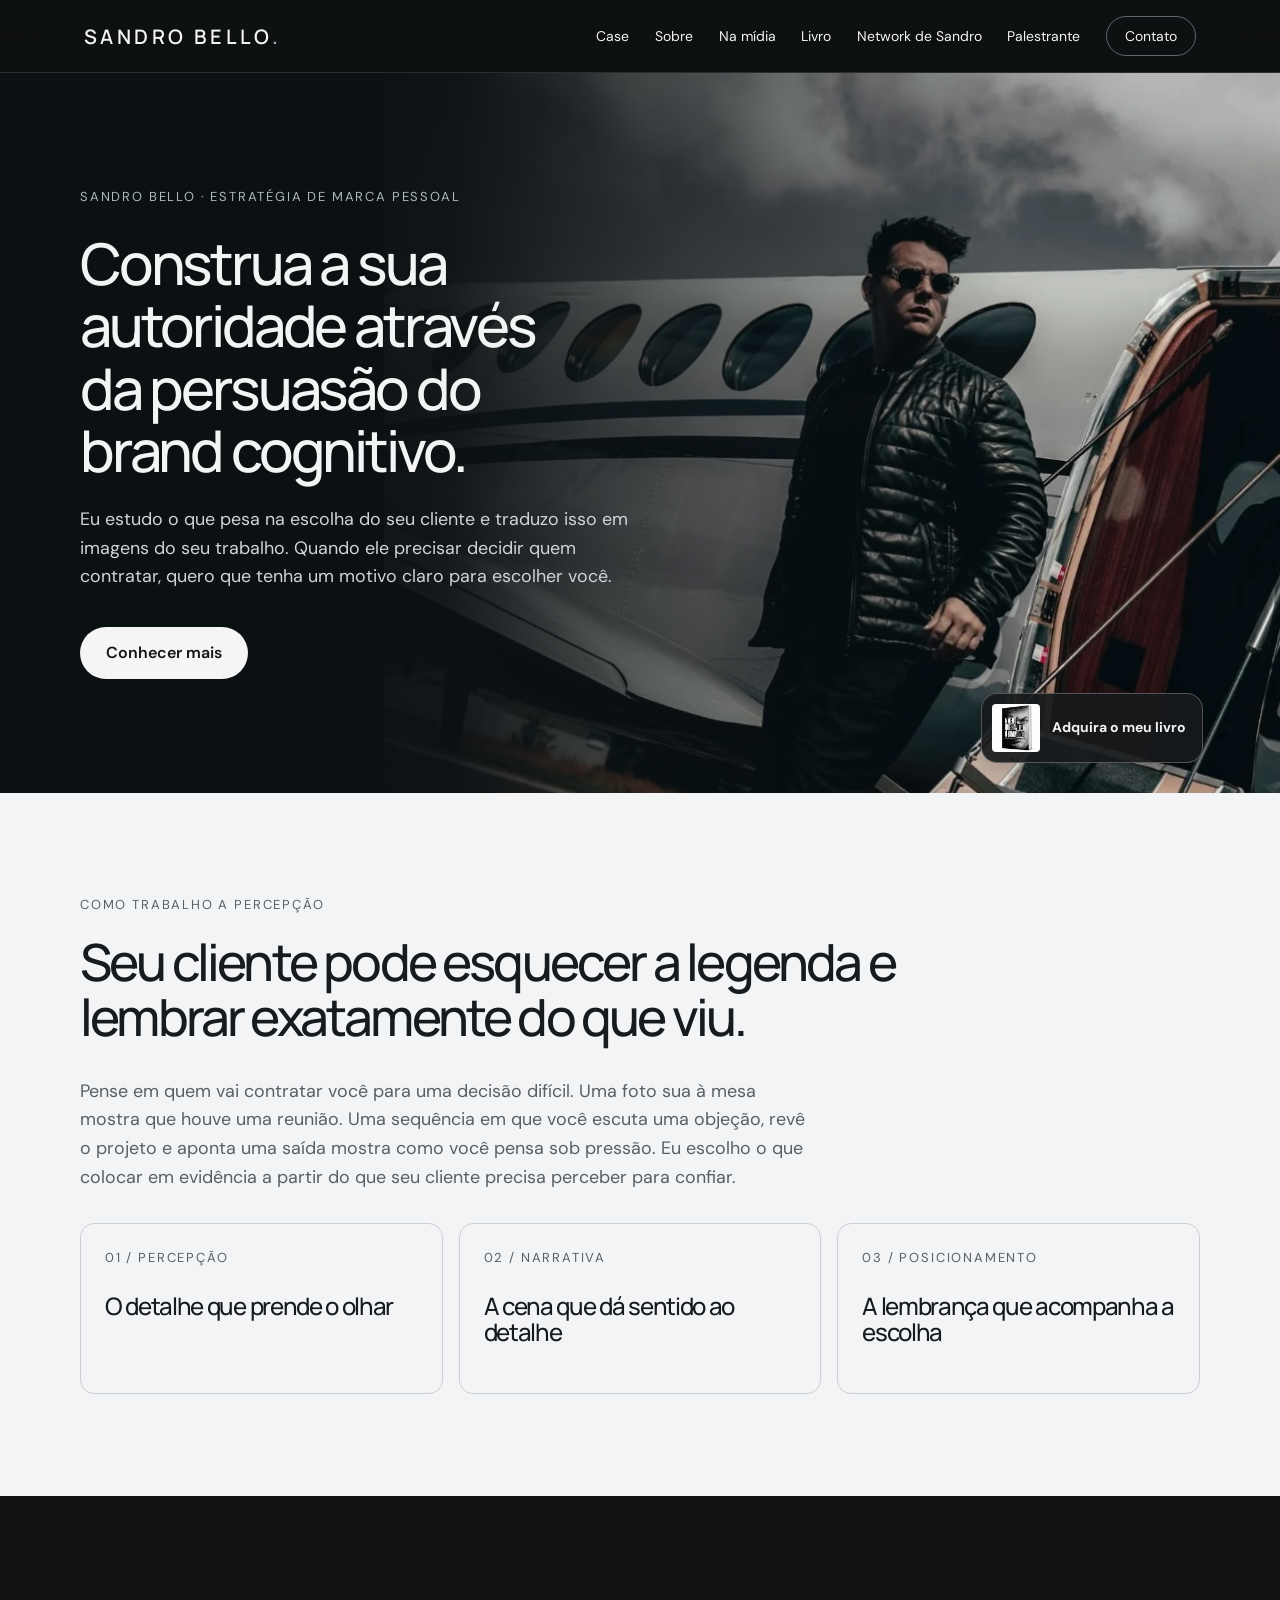
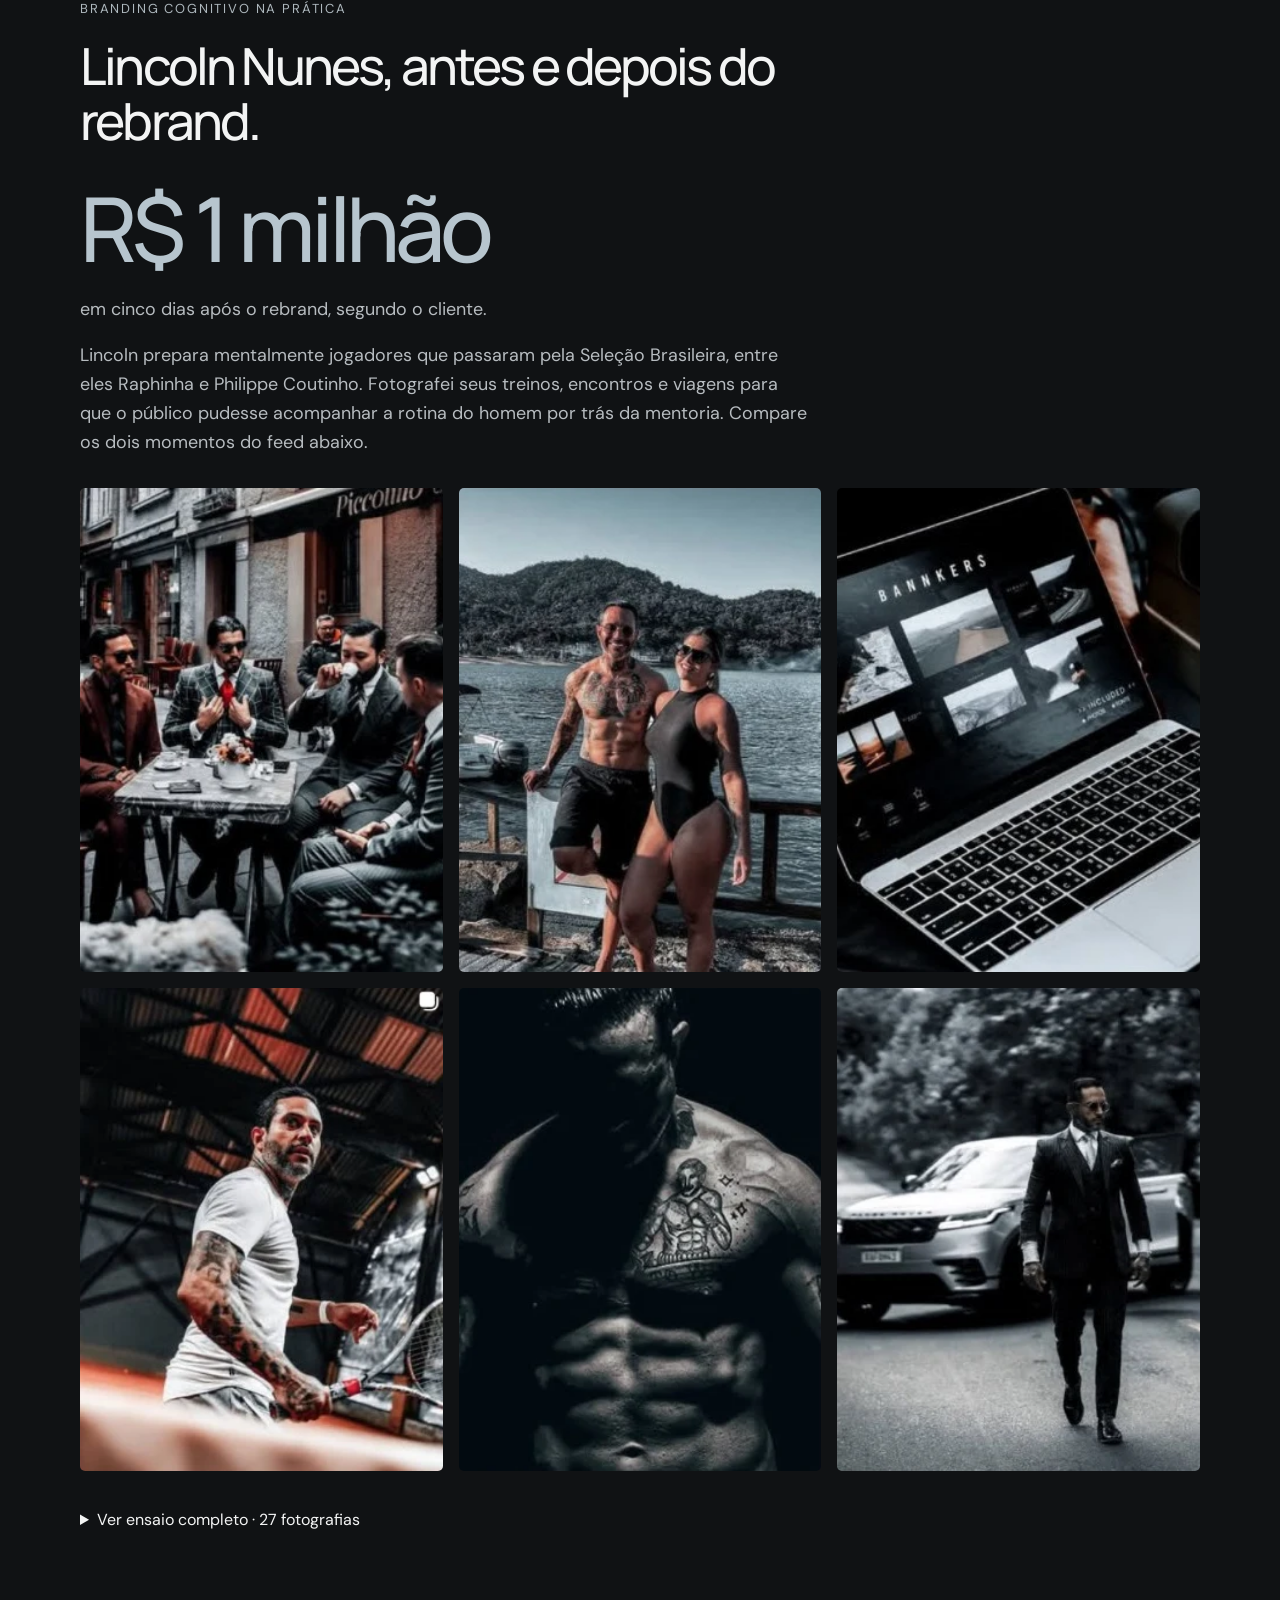
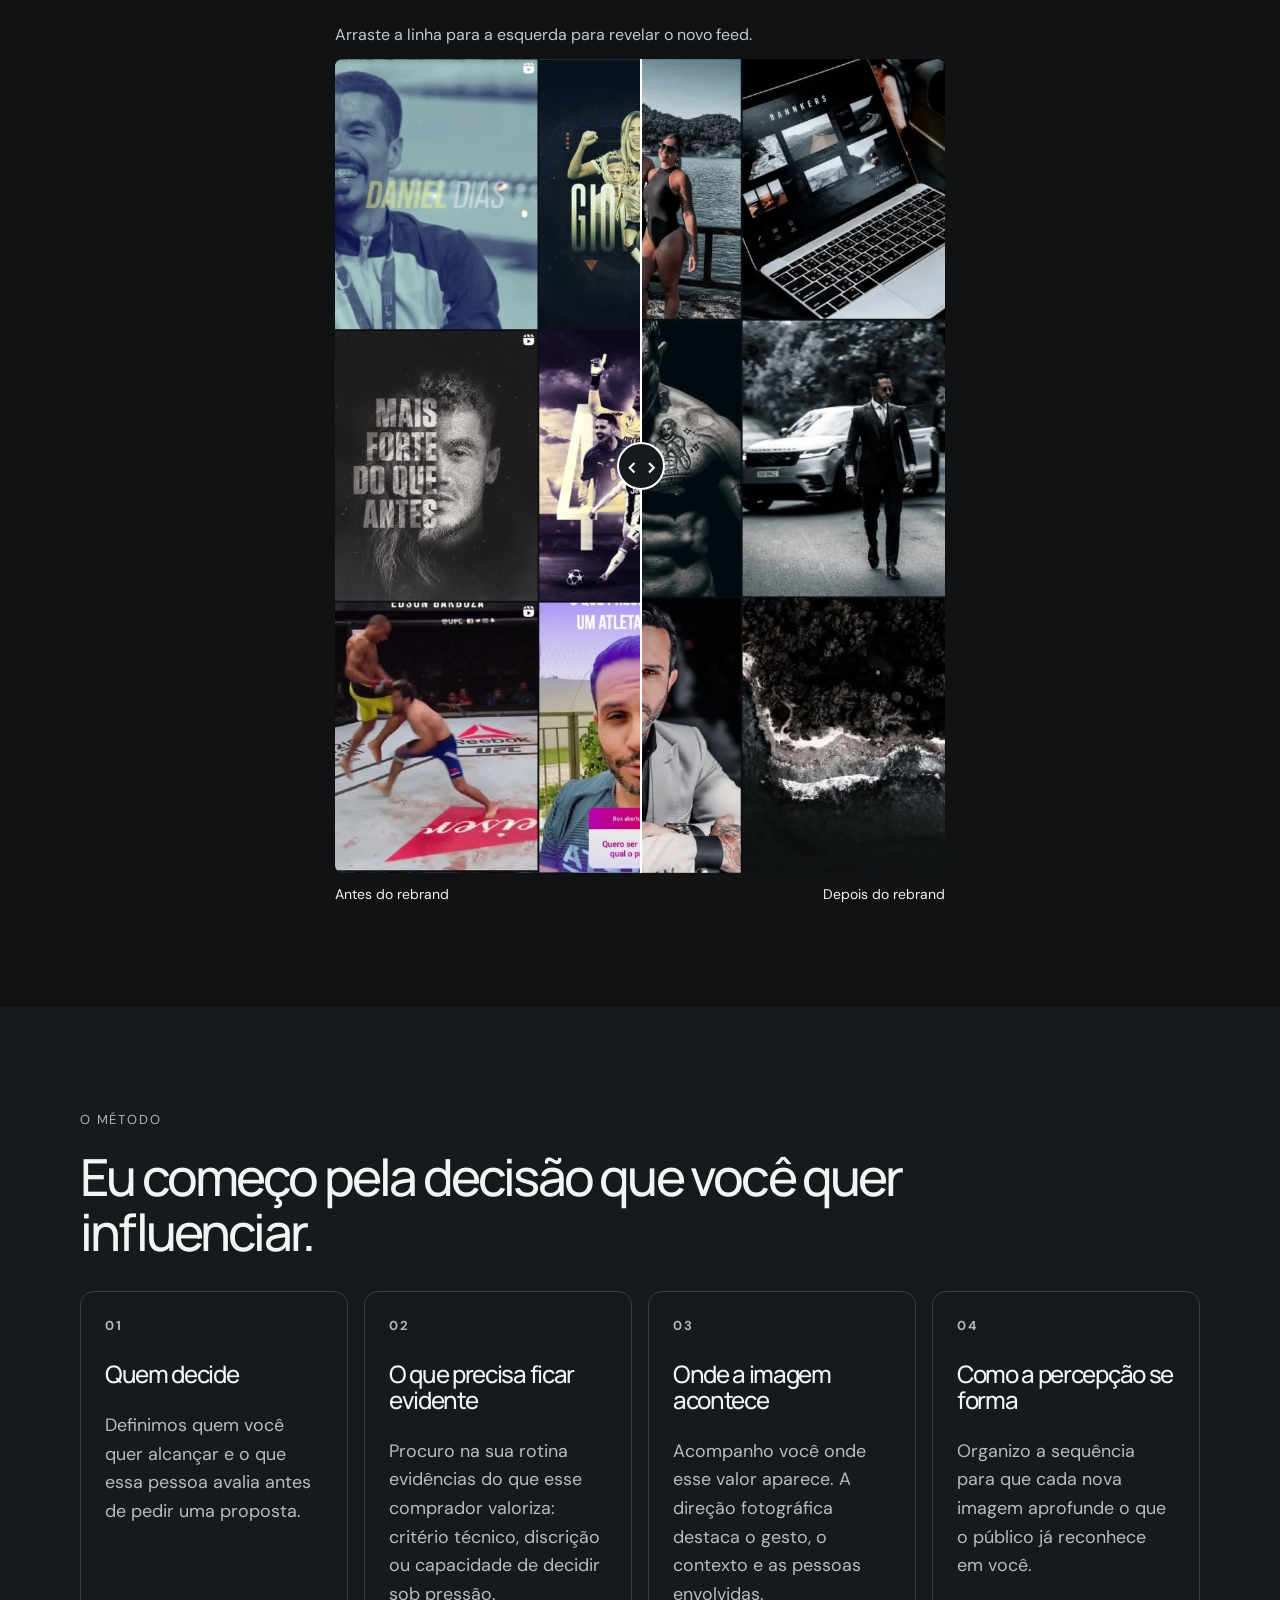
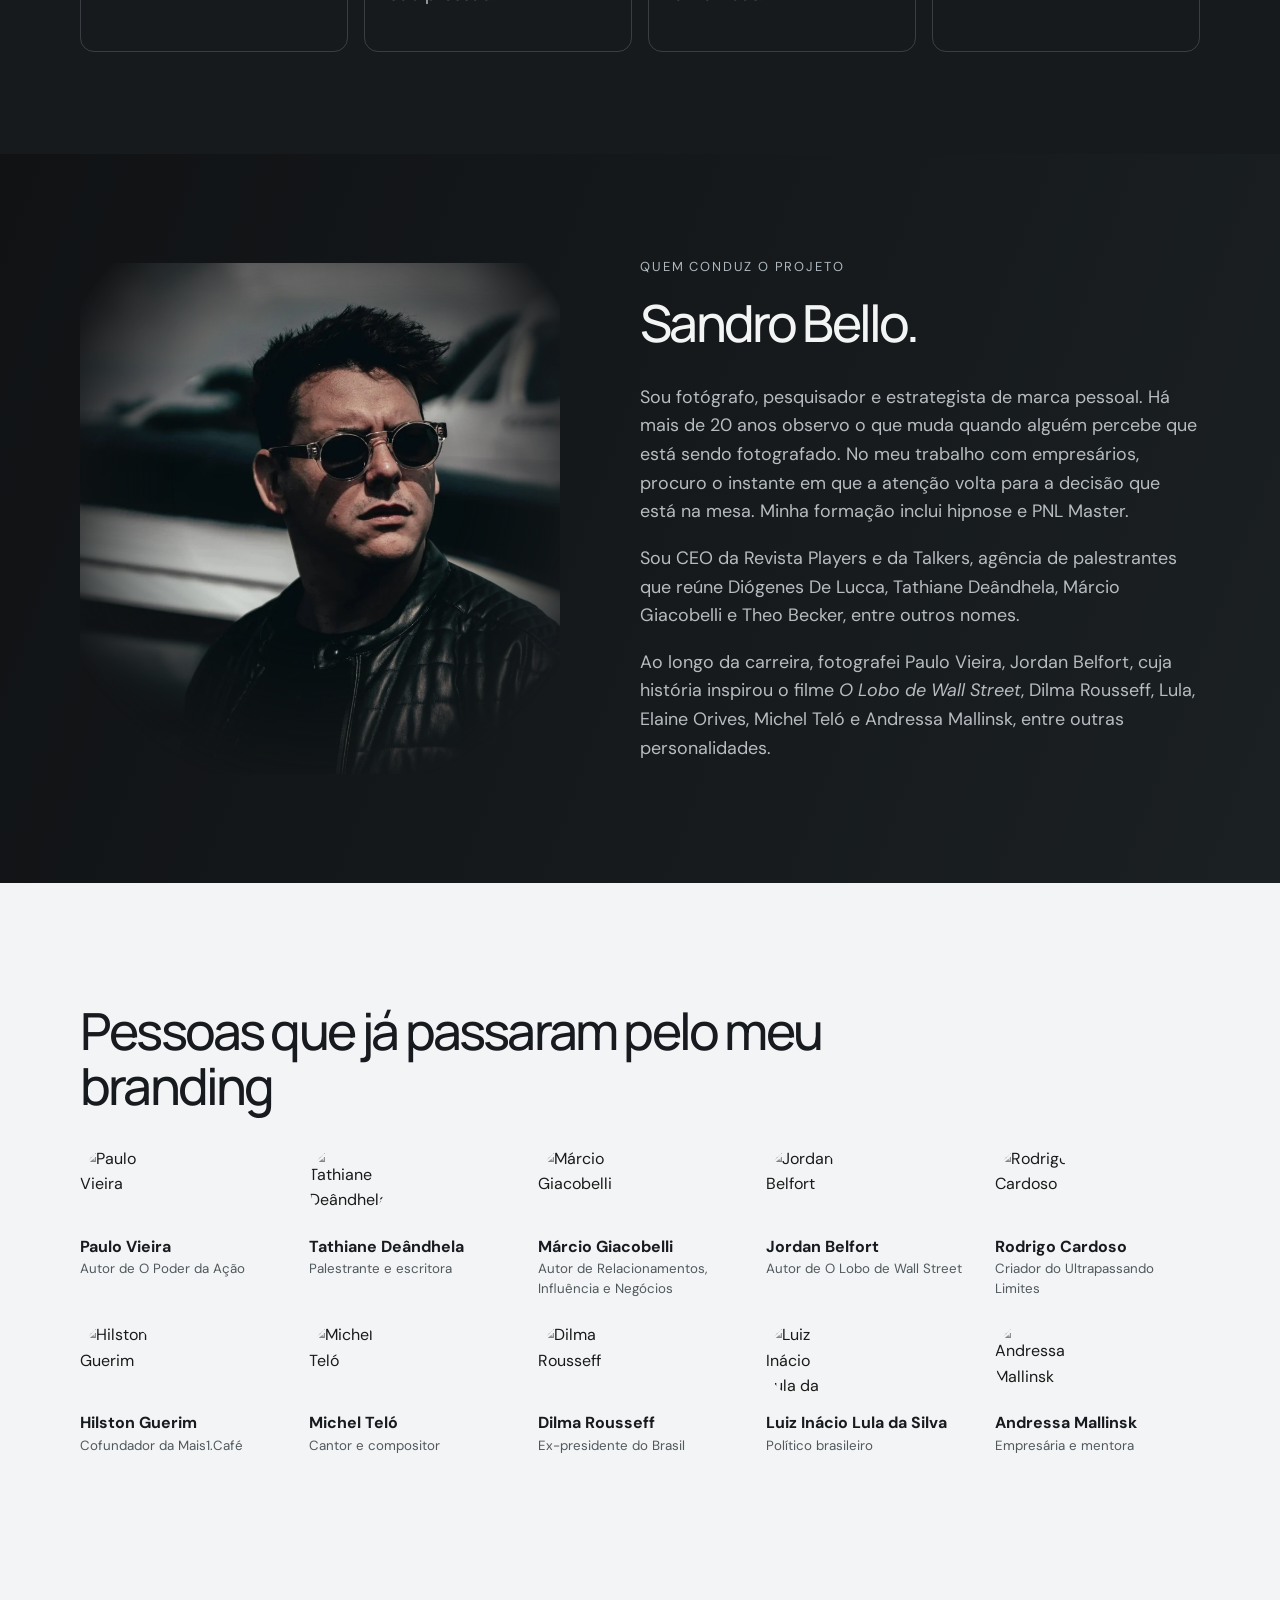
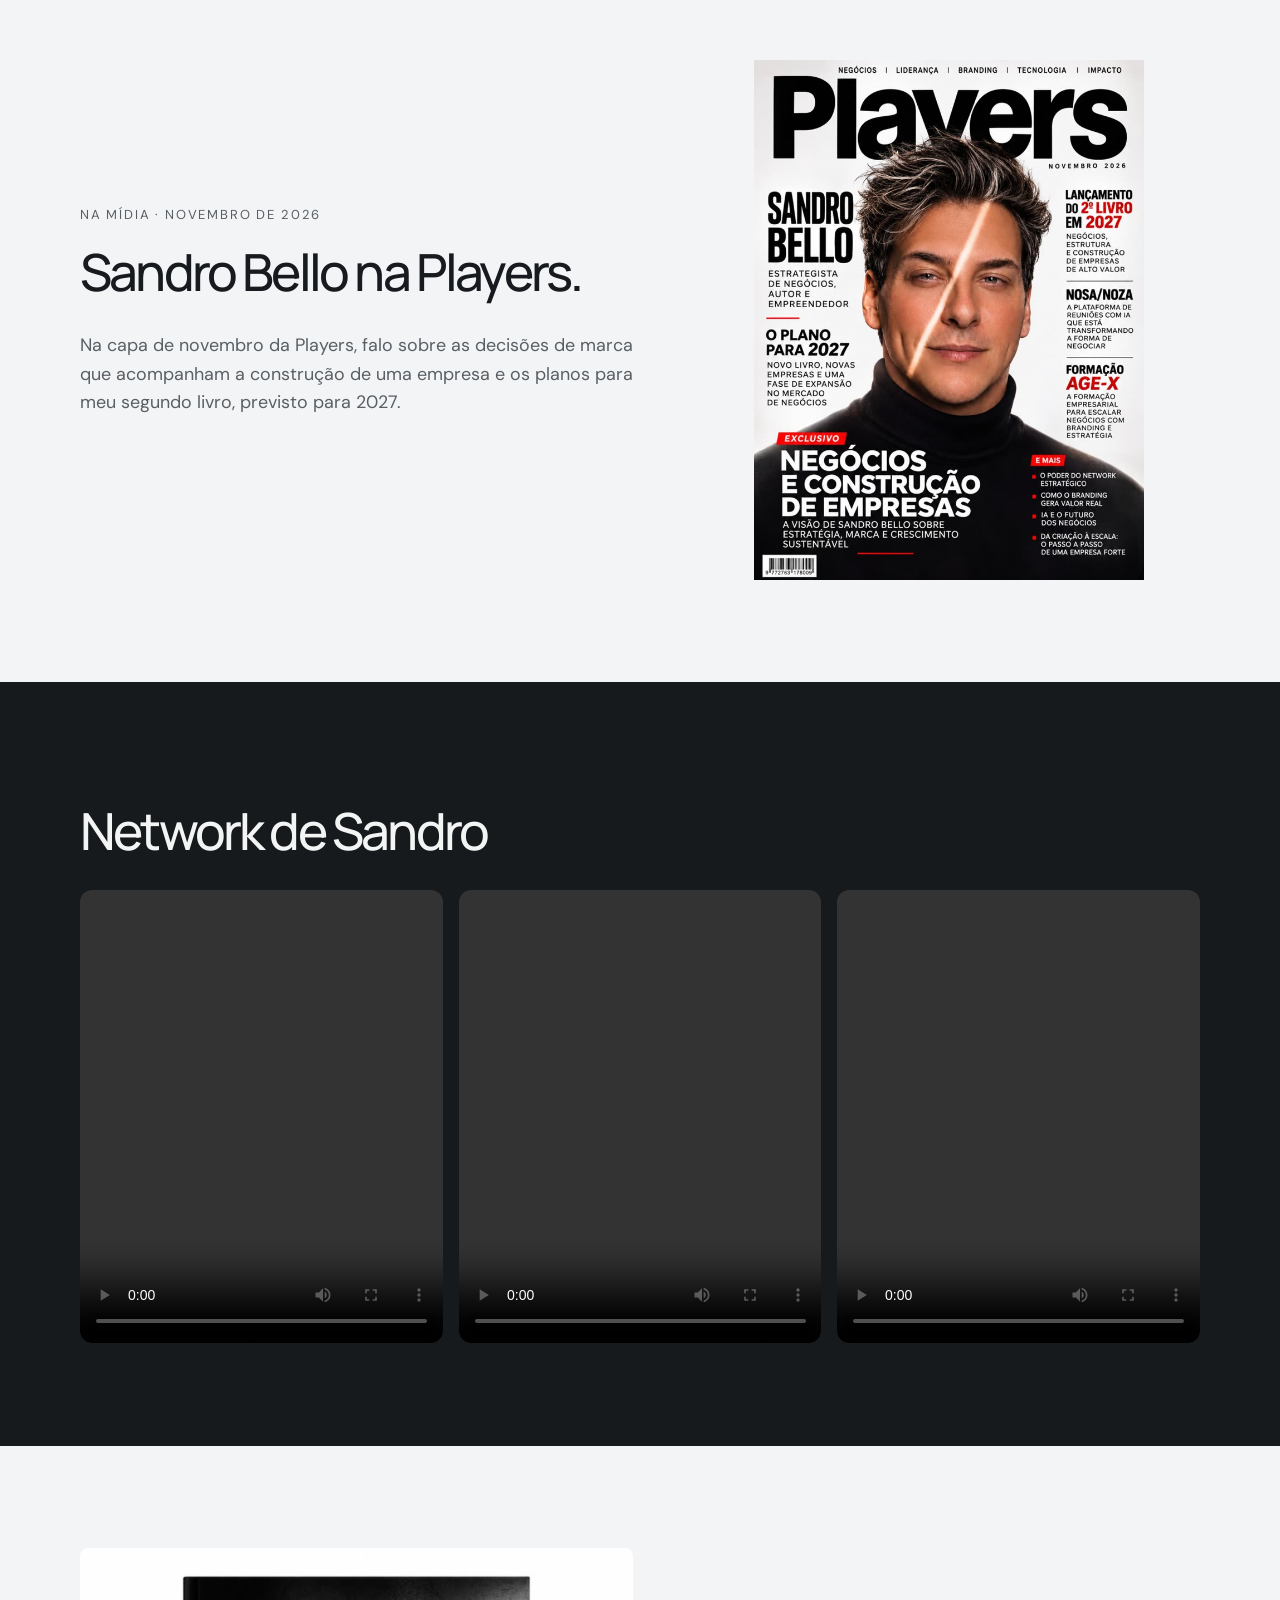
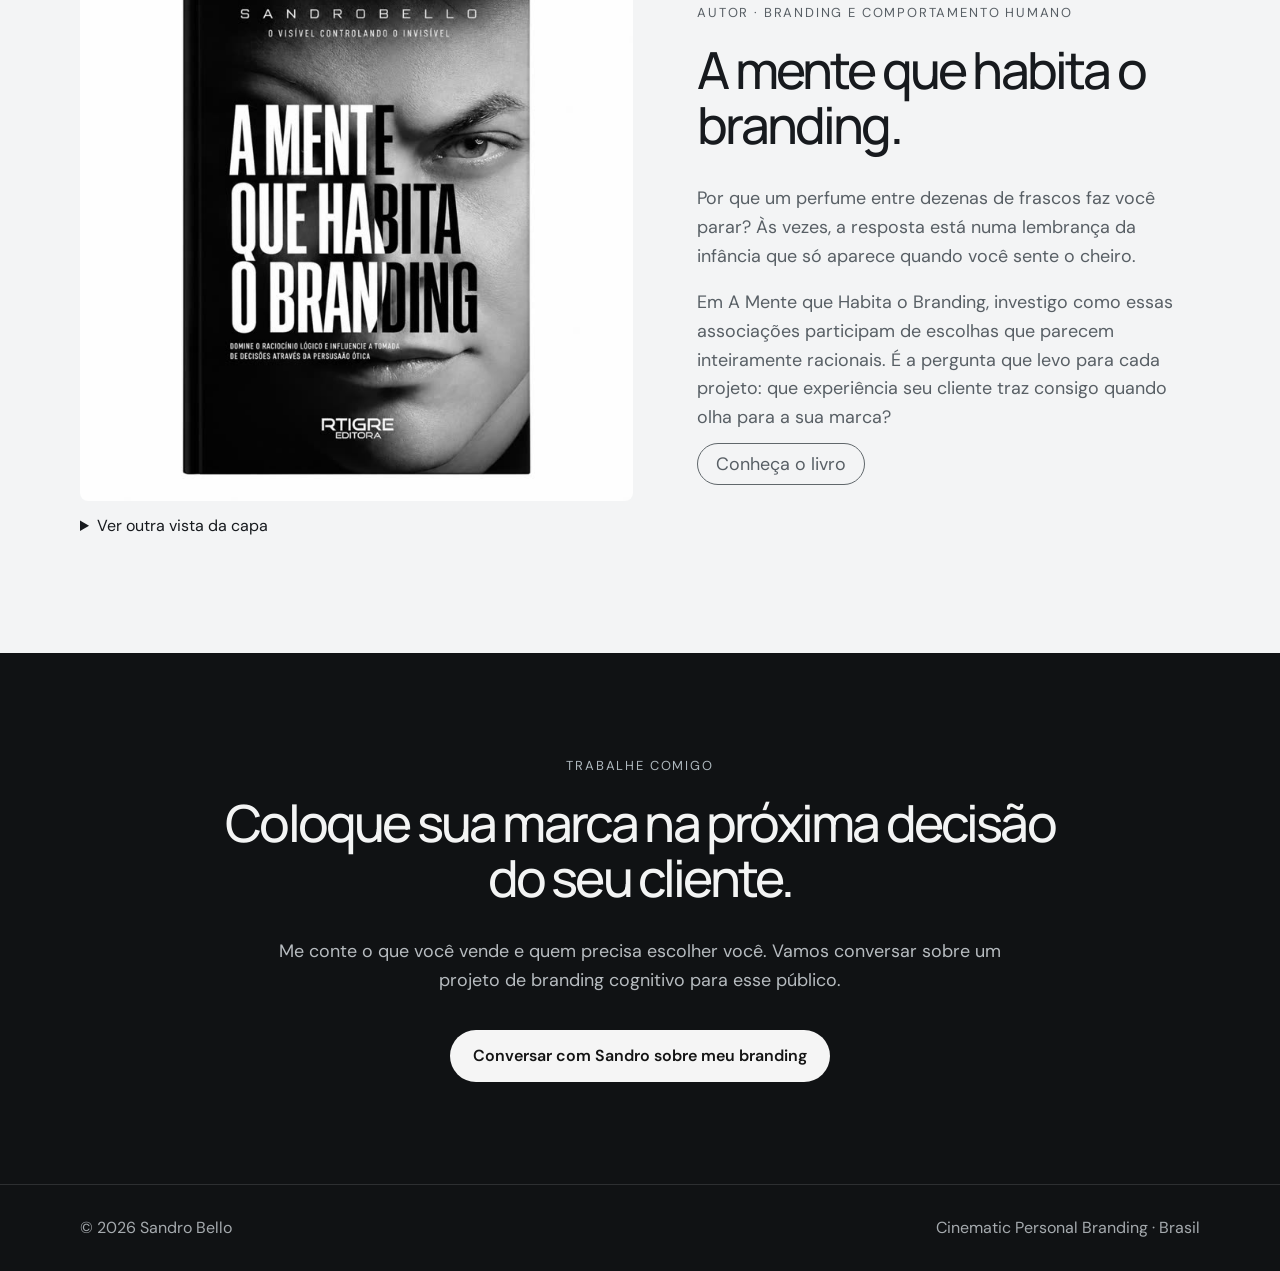
==== commit 3b323711: "Atualiza apenas o título da hero" ====
--- a/index.html
+++ b/index.html
@@ -1,4 +1,4 @@
-<!doctype html><html lang="pt-BR"><head><meta charset="utf-8"><meta name="viewport" content="width=device-width,initial-scale=1"><meta name="theme-color" content="#080808"><title>Sandro Bello — Cinematic Personal Branding</title><meta name="description" content="Branding cinematográfico, fotografia e psicologia da percepção para empresários."><link rel="preconnect" href="https://fonts.googleapis.com"><link rel="stylesheet" href="https://fonts.googleapis.com/css2?family=DM+Sans:wght@400;500;600;700&amp;family=Manrope:wght@400;500;600;700&amp;display=swap"><link rel="stylesheet" href="portfolio.css"></head><body><header><div class="bar"><a class="logo" href="#">SANDRO BELLO<span>.</span></a><button id="menu" aria-controls="nav" aria-expanded="false">Menu</button><nav id="nav"><a href="#case">Case</a><a href="#sobre">Sobre</a><a href="#players">Na mídia</a><a href="#livro">Livro</a><a href="#network">Network de Sandro</a><a href="palestrante.html">Palestrante</a><a class="contact" href="#contato">Contato</a></nav></div></header><main><section class="hero"><div class="hero-copy"><span class="eyebrow">Sandro Bello · Estratégia de marca pessoal</span><h1>Consigo persuadir seu público-alvo através do branding cognitivo.</h1><p>Eu estudo o que pesa na escolha do seu cliente e traduzo isso em imagens do seu trabalho. Quando ele precisar decidir quem contratar, quero que tenha um motivo claro para escolher você.</p><div><a class="button" href="#conceito">Conhecer mais</a></div></div><picture class="hero-art"><source media="(max-width:650px)" srcset="changes/embarque.webp"><img src="changes/aeronave.webp" alt="Sandro Bello junto à escada de uma aeronave"></picture><a class="book-note" href="https://livrosandrobello.vercel.app"><img src="assets/329024.jpg" alt="Capa de A Mente que Habita o Branding"><span><strong>Adquira o meu livro</strong></span></a></section><section id="conceito" class="intro"><span class="eyebrow">Como trabalho a percepção</span><h2 class="sectiontitle">Seu cliente pode esquecer a legenda e lembrar exatamente do que viu.</h2><p>Pense em quem vai contratar você para uma decisão difícil. Uma foto sua à mesa mostra que houve uma reunião. Uma sequência em que você escuta uma objeção, revê o projeto e aponta uma saída mostra como você pensa sob pressão. Eu escolho o que colocar em evidência a partir do que seu cliente precisa perceber para confiar.</p><div class="grid"><div class="tile"><span>01 / PERCEPÇÃO</span><h3>O detalhe que prende o olhar</h3></div><div class="tile"><span>02 / NARRATIVA</span><h3>A cena que dá sentido ao detalhe</h3></div><div class="tile"><span>03 / POSICIONAMENTO</span><h3>A lembrança que acompanha a escolha</h3></div></div></section><section class="case" id="case"><span class="eyebrow">Branding cognitivo na prática</span><h2 class="sectiontitle">Lincoln Nunes, antes e depois do rebrand.</h2><div class="number">R$ 1 milhão</div><p>em cinco dias após o rebrand, segundo o cliente.</p><p>Lincoln prepara mentalmente jogadores que passaram pela Seleção Brasileira, entre eles Raphinha e Philippe Coutinho. Fotografei seus treinos, encontros e viagens para que o público pudesse acompanhar a rotina do homem por trás da mentoria. Compare os dois momentos do feed abaixo.</p><div class="gallery"><img loading="lazy" width="315" height="420" src="assets/lincoln-341680-1.webp" alt="Fotografia do ensaio de Lincoln Nunes por Sandro Bello"><img loading="lazy" width="315" height="420" src="assets/lincoln-341680-2.webp" alt="Fotografia do ensaio de Lincoln Nunes por Sandro Bello"><img loading="lazy" width="315" height="420" src="assets/lincoln-341680-3.webp" alt="Fotografia do ensaio de Lincoln Nunes por Sandro Bello"><img loading="lazy" width="315" height="420" src="assets/lincoln-341680-4.webp" alt="Fotografia do ensaio de Lincoln Nunes por Sandro Bello"><img loading="lazy" width="315" height="420" src="assets/lincoln-341680-5.webp" alt="Fotografia do ensaio de Lincoln Nunes por Sandro Bello"><img loading="lazy" width="315" height="420" src="assets/lincoln-341680-6.webp" alt="Fotografia do ensaio de Lincoln Nunes por Sandro Bello"></div><details class="album"><summary>Ver ensaio completo · 27 fotografias</summary><div class="gallery"><img loading="lazy" width="315" height="420" src="assets/lincoln-341680-7.webp" alt="Fotografia do ensaio de Lincoln Nunes por Sandro Bello"><img loading="lazy" width="315" height="420" src="assets/lincoln-341680-8.webp" alt="Fotografia do ensaio de Lincoln Nunes por Sandro Bello"><img loading="lazy" width="315" height="420" src="assets/lincoln-341680-9.webp" alt="Fotografia do ensaio de Lincoln Nunes por Sandro Bello"><img loading="lazy" width="315" height="420" src="assets/lincoln-341678-1.webp" alt="Fotografia do ensaio de Lincoln Nunes por Sandro Bello"><img loading="lazy" width="315" height="420" src="assets/lincoln-341678-2.webp" alt="Fotografia do ensaio de Lincoln Nunes por Sandro Bello"><img loading="lazy" width="315" height="420" src="assets/lincoln-341678-3.webp" alt="Fotografia do ensaio de Lincoln Nunes por Sandro Bello"><img loading="lazy" width="315" height="420" src="assets/lincoln-341678-4.webp" alt="Fotografia do ensaio de Lincoln Nunes por Sandro Bello"><img loading="lazy" width="315" height="420" src="assets/lincoln-341678-5.webp" alt="Fotografia do ensaio de Lincoln Nunes por Sandro Bello"><img loading="lazy" width="315" height="420" src="assets/lincoln-341678-6.webp" alt="Fotografia do ensaio de Lincoln Nunes por Sandro Bello"><img loading="lazy" width="315" height="420" src="assets/lincoln-341678-7.webp" alt="Fotografia do ensaio de Lincoln Nunes por Sandro Bello"><img loading="lazy" width="315" height="420" src="assets/lincoln-341678-8.webp" alt="Fotografia do ensaio de Lincoln Nunes por Sandro Bello"><img loading="lazy" width="315" height="420" src="assets/lincoln-341678-9.webp" alt="Fotografia do ensaio de Lincoln Nunes por Sandro Bello"><img loading="lazy" width="315" height="420" src="assets/lincoln-341674-1.webp" alt="Fotografia do ensaio de Lincoln Nunes por Sandro Bello"><img loading="lazy" width="315" height="420" src="assets/lincoln-341674-2.webp" alt="Fotografia do ensaio de Lincoln Nunes por Sandro Bello"><img loading="lazy" width="315" height="420" src="assets/lincoln-341674-3.webp" alt="Fotografia do ensaio de Lincoln Nunes por Sandro Bello"><img loading="lazy" width="315" height="420" src="assets/lincoln-341674-4.webp" alt="Fotografia do ensaio de Lincoln Nunes por Sandro Bello"><img loading="lazy" width="315" height="420" src="assets/lincoln-341674-5.webp" alt="Fotografia do ensaio de Lincoln Nunes por Sandro Bello"><img loading="lazy" width="315" height="420" src="assets/lincoln-341674-6.webp" alt="Fotografia do ensaio de Lincoln Nunes por Sandro Bello"><img loading="lazy" width="315" height="420" src="assets/lincoln-341674-7.webp" alt="Fotografia do ensaio de Lincoln Nunes por Sandro Bello"><img loading="lazy" width="315" height="420" src="assets/lincoln-341674-8.webp" alt="Fotografia do ensaio de Lincoln Nunes por Sandro Bello"><img loading="lazy" width="315" height="420" src="assets/lincoln-341674-9.webp" alt="Fotografia do ensaio de Lincoln Nunes por Sandro Bello"></div></details><figure class="comparison"><figcaption>Arraste a linha para a esquerda para revelar o novo feed.</figcaption><div class="compare"><img src="changes/depois.webp" alt="Depois do rebrand, nove fotografias da rotina de Lincoln"><img class="old" src="changes/antes.webp" alt="Antes do rebrand, nove publicações do perfil de Lincoln"><span class="divider" aria-hidden="true"><b>‹ ›</b></span><input type="range" min="0" max="100" value="50" aria-label="Porcentagem visível do feed antigo" oninput="this.parentElement.style.setProperty('--pos',this.value+'%')"></div><div class="legend"><span>Antes do rebrand</span><span>Depois do rebrand</span></div></figure></section><section id="metodo"><span class="eyebrow">O método</span><h2 class="sectiontitle">Eu começo pela decisão que você quer influenciar.</h2><div class="steps"><article><strong>01</strong><h3>Quem decide</h3><p>Definimos quem você quer alcançar e o que essa pessoa avalia antes de pedir uma proposta.</p></article><article><strong>02</strong><h3>O que precisa ficar evidente</h3><p>Procuro na sua rotina evidências do que esse comprador valoriza: critério técnico, discrição ou capacidade de decidir sob pressão.</p></article><article><strong>03</strong><h3>Onde a imagem acontece</h3><p>Acompanho você onde esse valor aparece. A direção fotográfica destaca o gesto, o contexto e as pessoas envolvidas.</p></article><article><strong>04</strong><h3>Como a percepção se forma</h3><p>Organizo a sequência para que cada nova imagem aprofunde o que o público já reconhece em você.</p></article></div></section><section class="about line profile" id="sobre"><img loading="lazy" src="changes/retrato.webp" alt="Retrato de Sandro Bello junto à aeronave"><div><span class="eyebrow">Quem conduz o projeto</span><h2 class="sectiontitle">Sandro Bello.</h2><p>Sou fotógrafo, pesquisador e estrategista de marca pessoal. Há mais de 20 anos observo o que muda quando alguém percebe que está sendo fotografado. No meu trabalho com empresários, procuro o instante em que a atenção volta para a decisão que está na mesa. Minha formação inclui hipnose e PNL Master.</p><p>Sou CEO da Revista Players e da Talkers, agência de palestrantes que reúne Diógenes De Lucca, Tathiane Deândhela, Márcio Giacobelli e Theo Becker, entre outros nomes.</p><p>Ao longo da carreira, fotografei Paulo Vieira, Jordan Belfort, cuja história inspirou o filme <em>O Lobo de Wall Street</em>, Dilma Rousseff, Lula, Elaine Orives, Michel Teló e Andressa Mallinsk, entre outras personalidades.</p></div></section><section class="references" id="referencias"><h2 class="sectiontitle">Pessoas que já passaram pelo meu branding</h2><div class="portraits"><figure><img loading="lazy" referrerpolicy="no-referrer" src="https://afnoticias.com.br/static/cache/2026/c200f60a65692deaf1127cdfb1244691.jpg" alt="Paulo Vieira"><figcaption><strong>Paulo Vieira</strong><small>Autor de O Poder da Ação</small></figcaption></figure><figure><img loading="lazy" referrerpolicy="no-referrer" src="https://leiamaisba.com.br/upload/images/2022-08-06/20220806095122_IMG-20220719-WA0015--1-.jpg" alt="Tathiane Deândhela"><figcaption><strong>Tathiane Deândhela</strong><small>Palestrante e escritora</small></figcaption></figure><figure><img loading="lazy" referrerpolicy="no-referrer" src="https://www.institutoexito.com.br/storage/app/uploads/gNIFpPECYrYEJ30aYO4i4iUjmxs7az0ZqvK02jZo.jpg" alt="Márcio Giacobelli"><figcaption><strong>Márcio Giacobelli</strong><small>Autor de Relacionamentos, Influência e Negócios</small></figcaption></figure><figure><img loading="lazy" referrerpolicy="no-referrer" src="https://www.tagesspiegel.de/images/2535649/alternates/BASE_1_1_W1000/1658565418000/jordan.jpeg" alt="Jordan Belfort"><figcaption><strong>Jordan Belfort</strong><small>Autor de O Lobo de Wall Street</small></figcaption></figure><figure><img loading="lazy" referrerpolicy="no-referrer" src="https://uploads.folhavitoria.com.br/2024/11/mO7dYjjN-image-2656.webp" alt="Rodrigo Cardoso"><figcaption><strong>Rodrigo Cardoso</strong><small>Criador do Ultrapassando Limites</small></figcaption></figure><figure><img loading="lazy" referrerpolicy="no-referrer" src="https://blcompany.com.br/map/wp-content/uploads/2023/10/convidado_Hilston-Guerim-001-768x768.webp" alt="Hilston Guerim"><figcaption><strong>Hilston Guerim</strong><small>Cofundador da Mais1.Café</small></figcaption></figure><figure><img loading="lazy" referrerpolicy="no-referrer" src="https://cdn.jornaldebeltrao.com.br/wp-content/uploads/2024/06/Michel-Telo.jpg" alt="Michel Teló"><figcaption><strong>Michel Teló</strong><small>Cantor e compositor</small></figcaption></figure><figure><img loading="lazy" referrerpolicy="no-referrer" src="https://www.divulga.com.mx/wp-content/uploads/2022/01/dilma-rousseff-1-e1651596778709.png" alt="Dilma Rousseff"><figcaption><strong>Dilma Rousseff</strong><small>Ex-presidente do Brasil</small></figcaption></figure><figure><img loading="lazy" referrerpolicy="no-referrer" src="https://upload.wikimedia.org/wikipedia/commons/a/ae/Foto_oficial_de_Luiz_In%C3%A1cio_Lula_da_Silva_%28recortada%29.jpg" alt="Luiz Inácio Lula da Silva"><figcaption><strong>Luiz Inácio Lula da Silva</strong><small>Político brasileiro</small></figcaption></figure><figure><img loading="lazy" referrerpolicy="no-referrer" src="https://istoe.com.br/wp-content/uploads/2023/04/foto-abre-publi-andressa-mallinsk-site-istoe.jpg" alt="Andressa Mallinsk"><figcaption><strong>Andressa Mallinsk</strong><small>Empresária e mentora</small></figcaption></figure></div></section><section class="press" id="players"><div><span class="eyebrow">Na mídia · Novembro de 2026</span><h2 class="sectiontitle">Sandro Bello na Players.</h2><p>Na capa de novembro da Players, falo sobre as decisões de marca que acompanham a construção de uma empresa e os planos para meu segundo livro, previsto para 2027.</p></div><img loading="lazy" src="assets/338181.jpg" alt="Capa de novembro de 2026 da revista Players com Sandro Bello"></section><section id="network"><h2 class="sectiontitle">Network de Sandro</h2><div class="pair films"><video controls playsinline preload="metadata" aria-label="Registro de networking 1" src="assets/330667.mp4#t=0.1"></video><video controls playsinline preload="metadata" aria-label="Registro de networking 2" src="assets/337021.mp4#t=0.1"></video><video controls playsinline preload="metadata" aria-label="Depoimento em vídeo" src="assets/depoimento.mp4#t=0.1"></video></div></section><section id="livro"><div class="book-view"><img loading="lazy" src="assets/329023.jpg" alt="A mente que habita o branding, de Sandro Bello"><details><summary>Ver outra vista da capa</summary><img loading="lazy" src="assets/329024.jpg" alt="Segunda vista do livro"></details></div><div><span class="eyebrow">Autor · Branding e comportamento humano</span><h2 class="sectiontitle">A mente que habita o branding.</h2><p>Por que um perfume entre dezenas de frascos faz você parar? Às vezes, a resposta está numa lembrança da infância que só aparece quando você sente o cheiro.</p><p>Em A Mente que Habita o Branding, investigo como essas associações participam de escolhas que parecem inteiramente racionais. É a pergunta que levo para cada projeto: que experiência seu cliente traz consigo quando olha para a sua marca?</p><p><a class="contact" href="https://livrosandrobello.vercel.app">Conheça o livro</a></p></div></section><section class="cta" id="contato"><span class="eyebrow">Trabalhe comigo</span><h2 class="sectiontitle">Coloque sua marca na próxima decisão do seu cliente.</h2><p>Me conte o que você vende e quem precisa escolher você. Vamos conversar sobre um projeto de branding cognitivo para esse público.</p><a class="button" href="https://wa.me/5551985402367?text=Quero%20conversar%20sobre%20um%20projeto%20de%20branding%20cognitivo." target="_blank" rel="noopener">Conversar com Sandro sobre meu branding</a></section></main><footer><span>© 2026 Sandro Bello</span><span>Cinematic Personal Branding · Brasil</span></footer><script>
+<!doctype html><html lang="pt-BR"><head><meta charset="utf-8"><meta name="viewport" content="width=device-width,initial-scale=1"><meta name="theme-color" content="#080808"><title>Sandro Bello — Cinematic Personal Branding</title><meta name="description" content="Branding cinematográfico, fotografia e psicologia da percepção para empresários."><link rel="preconnect" href="https://fonts.googleapis.com"><link rel="stylesheet" href="https://fonts.googleapis.com/css2?family=DM+Sans:wght@400;500;600;700&amp;family=Manrope:wght@400;500;600;700&amp;display=swap"><link rel="stylesheet" href="portfolio.css"></head><body><header><div class="bar"><a class="logo" href="#">SANDRO BELLO<span>.</span></a><button id="menu" aria-controls="nav" aria-expanded="false">Menu</button><nav id="nav"><a href="#case">Case</a><a href="#sobre">Sobre</a><a href="#players">Na mídia</a><a href="#livro">Livro</a><a href="#network">Network de Sandro</a><a href="palestrante.html">Palestrante</a><a class="contact" href="#contato">Contato</a></nav></div></header><main><section class="hero"><div class="hero-copy"><span class="eyebrow">Sandro Bello · Estratégia de marca pessoal</span><h1>Construa a sua autoridade através da persuasão do brand cognitivo.</h1><p>Eu estudo o que pesa na escolha do seu cliente e traduzo isso em imagens do seu trabalho. Quando ele precisar decidir quem contratar, quero que tenha um motivo claro para escolher você.</p><div><a class="button" href="#conceito">Conhecer mais</a></div></div><picture class="hero-art"><source media="(max-width:650px)" srcset="changes/embarque.webp"><img src="changes/aeronave.webp" alt="Sandro Bello junto à escada de uma aeronave"></picture><a class="book-note" href="https://livrosandrobello.vercel.app"><img src="assets/329024.jpg" alt="Capa de A Mente que Habita o Branding"><span><strong>Adquira o meu livro</strong></span></a></section><section id="conceito" class="intro"><span class="eyebrow">Como trabalho a percepção</span><h2 class="sectiontitle">Seu cliente pode esquecer a legenda e lembrar exatamente do que viu.</h2><p>Pense em quem vai contratar você para uma decisão difícil. Uma foto sua à mesa mostra que houve uma reunião. Uma sequência em que você escuta uma objeção, revê o projeto e aponta uma saída mostra como você pensa sob pressão. Eu escolho o que colocar em evidência a partir do que seu cliente precisa perceber para confiar.</p><div class="grid"><div class="tile"><span>01 / PERCEPÇÃO</span><h3>O detalhe que prende o olhar</h3></div><div class="tile"><span>02 / NARRATIVA</span><h3>A cena que dá sentido ao detalhe</h3></div><div class="tile"><span>03 / POSICIONAMENTO</span><h3>A lembrança que acompanha a escolha</h3></div></div></section><section class="case" id="case"><span class="eyebrow">Branding cognitivo na prática</span><h2 class="sectiontitle">Lincoln Nunes, antes e depois do rebrand.</h2><div class="number">R$ 1 milhão</div><p>em cinco dias após o rebrand, segundo o cliente.</p><p>Lincoln prepara mentalmente jogadores que passaram pela Seleção Brasileira, entre eles Raphinha e Philippe Coutinho. Fotografei seus treinos, encontros e viagens para que o público pudesse acompanhar a rotina do homem por trás da mentoria. Compare os dois momentos do feed abaixo.</p><div class="gallery"><img loading="lazy" width="315" height="420" src="assets/lincoln-341680-1.webp" alt="Fotografia do ensaio de Lincoln Nunes por Sandro Bello"><img loading="lazy" width="315" height="420" src="assets/lincoln-341680-2.webp" alt="Fotografia do ensaio de Lincoln Nunes por Sandro Bello"><img loading="lazy" width="315" height="420" src="assets/lincoln-341680-3.webp" alt="Fotografia do ensaio de Lincoln Nunes por Sandro Bello"><img loading="lazy" width="315" height="420" src="assets/lincoln-341680-4.webp" alt="Fotografia do ensaio de Lincoln Nunes por Sandro Bello"><img loading="lazy" width="315" height="420" src="assets/lincoln-341680-5.webp" alt="Fotografia do ensaio de Lincoln Nunes por Sandro Bello"><img loading="lazy" width="315" height="420" src="assets/lincoln-341680-6.webp" alt="Fotografia do ensaio de Lincoln Nunes por Sandro Bello"></div><details class="album"><summary>Ver ensaio completo · 27 fotografias</summary><div class="gallery"><img loading="lazy" width="315" height="420" src="assets/lincoln-341680-7.webp" alt="Fotografia do ensaio de Lincoln Nunes por Sandro Bello"><img loading="lazy" width="315" height="420" src="assets/lincoln-341680-8.webp" alt="Fotografia do ensaio de Lincoln Nunes por Sandro Bello"><img loading="lazy" width="315" height="420" src="assets/lincoln-341680-9.webp" alt="Fotografia do ensaio de Lincoln Nunes por Sandro Bello"><img loading="lazy" width="315" height="420" src="assets/lincoln-341678-1.webp" alt="Fotografia do ensaio de Lincoln Nunes por Sandro Bello"><img loading="lazy" width="315" height="420" src="assets/lincoln-341678-2.webp" alt="Fotografia do ensaio de Lincoln Nunes por Sandro Bello"><img loading="lazy" width="315" height="420" src="assets/lincoln-341678-3.webp" alt="Fotografia do ensaio de Lincoln Nunes por Sandro Bello"><img loading="lazy" width="315" height="420" src="assets/lincoln-341678-4.webp" alt="Fotografia do ensaio de Lincoln Nunes por Sandro Bello"><img loading="lazy" width="315" height="420" src="assets/lincoln-341678-5.webp" alt="Fotografia do ensaio de Lincoln Nunes por Sandro Bello"><img loading="lazy" width="315" height="420" src="assets/lincoln-341678-6.webp" alt="Fotografia do ensaio de Lincoln Nunes por Sandro Bello"><img loading="lazy" width="315" height="420" src="assets/lincoln-341678-7.webp" alt="Fotografia do ensaio de Lincoln Nunes por Sandro Bello"><img loading="lazy" width="315" height="420" src="assets/lincoln-341678-8.webp" alt="Fotografia do ensaio de Lincoln Nunes por Sandro Bello"><img loading="lazy" width="315" height="420" src="assets/lincoln-341678-9.webp" alt="Fotografia do ensaio de Lincoln Nunes por Sandro Bello"><img loading="lazy" width="315" height="420" src="assets/lincoln-341674-1.webp" alt="Fotografia do ensaio de Lincoln Nunes por Sandro Bello"><img loading="lazy" width="315" height="420" src="assets/lincoln-341674-2.webp" alt="Fotografia do ensaio de Lincoln Nunes por Sandro Bello"><img loading="lazy" width="315" height="420" src="assets/lincoln-341674-3.webp" alt="Fotografia do ensaio de Lincoln Nunes por Sandro Bello"><img loading="lazy" width="315" height="420" src="assets/lincoln-341674-4.webp" alt="Fotografia do ensaio de Lincoln Nunes por Sandro Bello"><img loading="lazy" width="315" height="420" src="assets/lincoln-341674-5.webp" alt="Fotografia do ensaio de Lincoln Nunes por Sandro Bello"><img loading="lazy" width="315" height="420" src="assets/lincoln-341674-6.webp" alt="Fotografia do ensaio de Lincoln Nunes por Sandro Bello"><img loading="lazy" width="315" height="420" src="assets/lincoln-341674-7.webp" alt="Fotografia do ensaio de Lincoln Nunes por Sandro Bello"><img loading="lazy" width="315" height="420" src="assets/lincoln-341674-8.webp" alt="Fotografia do ensaio de Lincoln Nunes por Sandro Bello"><img loading="lazy" width="315" height="420" src="assets/lincoln-341674-9.webp" alt="Fotografia do ensaio de Lincoln Nunes por Sandro Bello"></div></details><figure class="comparison"><figcaption>Arraste a linha para a esquerda para revelar o novo feed.</figcaption><div class="compare"><img src="changes/depois.webp" alt="Depois do rebrand, nove fotografias da rotina de Lincoln"><img class="old" src="changes/antes.webp" alt="Antes do rebrand, nove publicações do perfil de Lincoln"><span class="divider" aria-hidden="true"><b>‹ ›</b></span><input type="range" min="0" max="100" value="50" aria-label="Porcentagem visível do feed antigo" oninput="this.parentElement.style.setProperty('--pos',this.value+'%')"></div><div class="legend"><span>Antes do rebrand</span><span>Depois do rebrand</span></div></figure></section><section id="metodo"><span class="eyebrow">O método</span><h2 class="sectiontitle">Eu começo pela decisão que você quer influenciar.</h2><div class="steps"><article><strong>01</strong><h3>Quem decide</h3><p>Definimos quem você quer alcançar e o que essa pessoa avalia antes de pedir uma proposta.</p></article><article><strong>02</strong><h3>O que precisa ficar evidente</h3><p>Procuro na sua rotina evidências do que esse comprador valoriza: critério técnico, discrição ou capacidade de decidir sob pressão.</p></article><article><strong>03</strong><h3>Onde a imagem acontece</h3><p>Acompanho você onde esse valor aparece. A direção fotográfica destaca o gesto, o contexto e as pessoas envolvidas.</p></article><article><strong>04</strong><h3>Como a percepção se forma</h3><p>Organizo a sequência para que cada nova imagem aprofunde o que o público já reconhece em você.</p></article></div></section><section class="about line profile" id="sobre"><img loading="lazy" src="changes/retrato.webp" alt="Retrato de Sandro Bello junto à aeronave"><div><span class="eyebrow">Quem conduz o projeto</span><h2 class="sectiontitle">Sandro Bello.</h2><p>Sou fotógrafo, pesquisador e estrategista de marca pessoal. Há mais de 20 anos observo o que muda quando alguém percebe que está sendo fotografado. No meu trabalho com empresários, procuro o instante em que a atenção volta para a decisão que está na mesa. Minha formação inclui hipnose e PNL Master.</p><p>Sou CEO da Revista Players e da Talkers, agência de palestrantes que reúne Diógenes De Lucca, Tathiane Deândhela, Márcio Giacobelli e Theo Becker, entre outros nomes.</p><p>Ao longo da carreira, fotografei Paulo Vieira, Jordan Belfort, cuja história inspirou o filme <em>O Lobo de Wall Street</em>, Dilma Rousseff, Lula, Elaine Orives, Michel Teló e Andressa Mallinsk, entre outras personalidades.</p></div></section><section class="references" id="referencias"><h2 class="sectiontitle">Pessoas que já passaram pelo meu branding</h2><div class="portraits"><figure><img loading="lazy" referrerpolicy="no-referrer" src="https://afnoticias.com.br/static/cache/2026/c200f60a65692deaf1127cdfb1244691.jpg" alt="Paulo Vieira"><figcaption><strong>Paulo Vieira</strong><small>Autor de O Poder da Ação</small></figcaption></figure><figure><img loading="lazy" referrerpolicy="no-referrer" src="https://leiamaisba.com.br/upload/images/2022-08-06/20220806095122_IMG-20220719-WA0015--1-.jpg" alt="Tathiane Deândhela"><figcaption><strong>Tathiane Deândhela</strong><small>Palestrante e escritora</small></figcaption></figure><figure><img loading="lazy" referrerpolicy="no-referrer" src="https://www.institutoexito.com.br/storage/app/uploads/gNIFpPECYrYEJ30aYO4i4iUjmxs7az0ZqvK02jZo.jpg" alt="Márcio Giacobelli"><figcaption><strong>Márcio Giacobelli</strong><small>Autor de Relacionamentos, Influência e Negócios</small></figcaption></figure><figure><img loading="lazy" referrerpolicy="no-referrer" src="https://www.tagesspiegel.de/images/2535649/alternates/BASE_1_1_W1000/1658565418000/jordan.jpeg" alt="Jordan Belfort"><figcaption><strong>Jordan Belfort</strong><small>Autor de O Lobo de Wall Street</small></figcaption></figure><figure><img loading="lazy" referrerpolicy="no-referrer" src="https://uploads.folhavitoria.com.br/2024/11/mO7dYjjN-image-2656.webp" alt="Rodrigo Cardoso"><figcaption><strong>Rodrigo Cardoso</strong><small>Criador do Ultrapassando Limites</small></figcaption></figure><figure><img loading="lazy" referrerpolicy="no-referrer" src="https://blcompany.com.br/map/wp-content/uploads/2023/10/convidado_Hilston-Guerim-001-768x768.webp" alt="Hilston Guerim"><figcaption><strong>Hilston Guerim</strong><small>Cofundador da Mais1.Café</small></figcaption></figure><figure><img loading="lazy" referrerpolicy="no-referrer" src="https://cdn.jornaldebeltrao.com.br/wp-content/uploads/2024/06/Michel-Telo.jpg" alt="Michel Teló"><figcaption><strong>Michel Teló</strong><small>Cantor e compositor</small></figcaption></figure><figure><img loading="lazy" referrerpolicy="no-referrer" src="https://www.divulga.com.mx/wp-content/uploads/2022/01/dilma-rousseff-1-e1651596778709.png" alt="Dilma Rousseff"><figcaption><strong>Dilma Rousseff</strong><small>Ex-presidente do Brasil</small></figcaption></figure><figure><img loading="lazy" referrerpolicy="no-referrer" src="https://upload.wikimedia.org/wikipedia/commons/a/ae/Foto_oficial_de_Luiz_In%C3%A1cio_Lula_da_Silva_%28recortada%29.jpg" alt="Luiz Inácio Lula da Silva"><figcaption><strong>Luiz Inácio Lula da Silva</strong><small>Político brasileiro</small></figcaption></figure><figure><img loading="lazy" referrerpolicy="no-referrer" src="https://istoe.com.br/wp-content/uploads/2023/04/foto-abre-publi-andressa-mallinsk-site-istoe.jpg" alt="Andressa Mallinsk"><figcaption><strong>Andressa Mallinsk</strong><small>Empresária e mentora</small></figcaption></figure></div></section><section class="press" id="players"><div><span class="eyebrow">Na mídia · Novembro de 2026</span><h2 class="sectiontitle">Sandro Bello na Players.</h2><p>Na capa de novembro da Players, falo sobre as decisões de marca que acompanham a construção de uma empresa e os planos para meu segundo livro, previsto para 2027.</p></div><img loading="lazy" src="assets/338181.jpg" alt="Capa de novembro de 2026 da revista Players com Sandro Bello"></section><section id="network"><h2 class="sectiontitle">Network de Sandro</h2><div class="pair films"><video controls playsinline preload="metadata" aria-label="Registro de networking 1" src="assets/330667.mp4#t=0.1"></video><video controls playsinline preload="metadata" aria-label="Registro de networking 2" src="assets/337021.mp4#t=0.1"></video><video controls playsinline preload="metadata" aria-label="Depoimento em vídeo" src="assets/depoimento.mp4#t=0.1"></video></div></section><section id="livro"><div class="book-view"><img loading="lazy" src="assets/329023.jpg" alt="A mente que habita o branding, de Sandro Bello"><details><summary>Ver outra vista da capa</summary><img loading="lazy" src="assets/329024.jpg" alt="Segunda vista do livro"></details></div><div><span class="eyebrow">Autor · Branding e comportamento humano</span><h2 class="sectiontitle">A mente que habita o branding.</h2><p>Por que um perfume entre dezenas de frascos faz você parar? Às vezes, a resposta está numa lembrança da infância que só aparece quando você sente o cheiro.</p><p>Em A Mente que Habita o Branding, investigo como essas associações participam de escolhas que parecem inteiramente racionais. É a pergunta que levo para cada projeto: que experiência seu cliente traz consigo quando olha para a sua marca?</p><p><a class="contact" href="https://livrosandrobello.vercel.app">Conheça o livro</a></p></div></section><section class="cta" id="contato"><span class="eyebrow">Trabalhe comigo</span><h2 class="sectiontitle">Coloque sua marca na próxima decisão do seu cliente.</h2><p>Me conte o que você vende e quem precisa escolher você. Vamos conversar sobre um projeto de branding cognitivo para esse público.</p><a class="button" href="https://wa.me/5551985402367?text=Quero%20conversar%20sobre%20um%20projeto%20de%20branding%20cognitivo." target="_blank" rel="noopener">Conversar com Sandro sobre meu branding</a></section></main><footer><span>© 2026 Sandro Bello</span><span>Cinematic Personal Branding · Brasil</span></footer><script>
 const menu=document.querySelector('#menu'),nav=document.querySelector('#nav');
 function toggle(open){menu.setAttribute('aria-expanded',String(open));nav.classList.toggle('open',open)}
 menu.onclick=()=>toggle(menu.getAttribute('aria-expanded')==='false');
